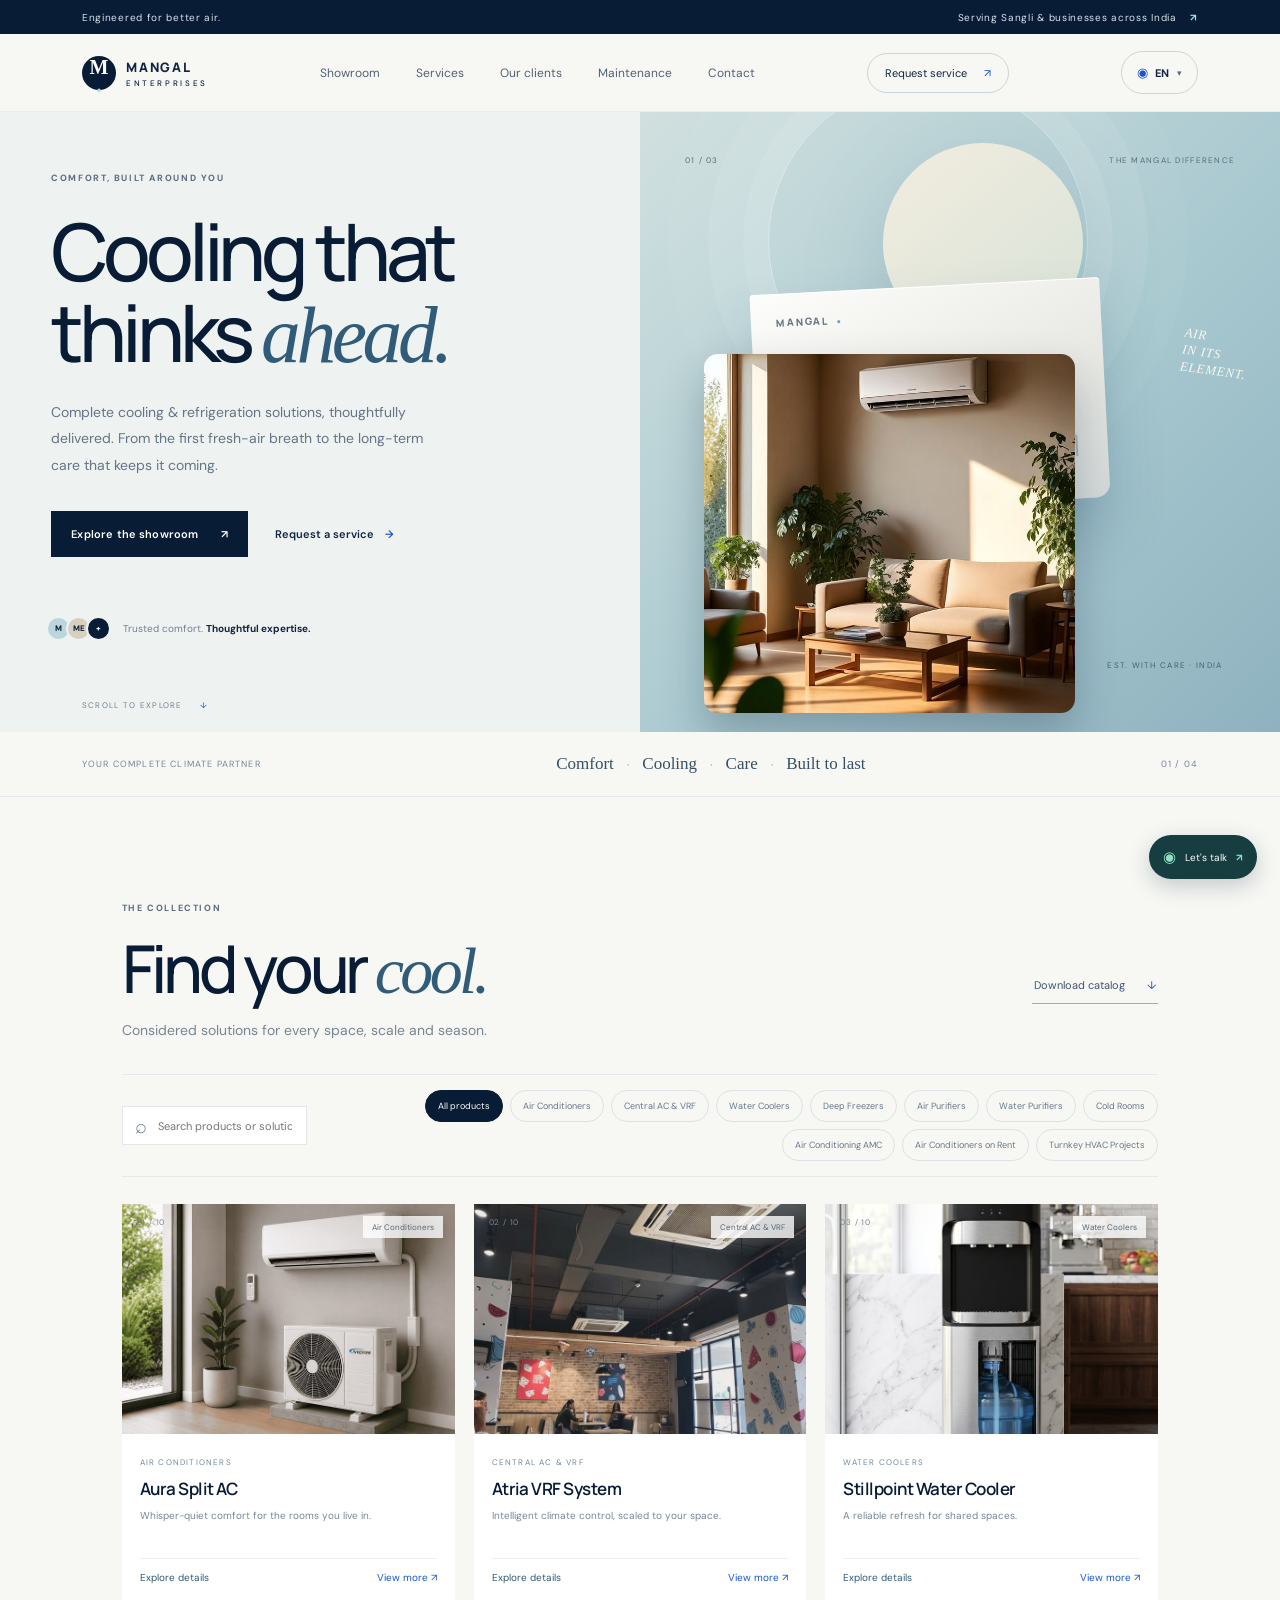
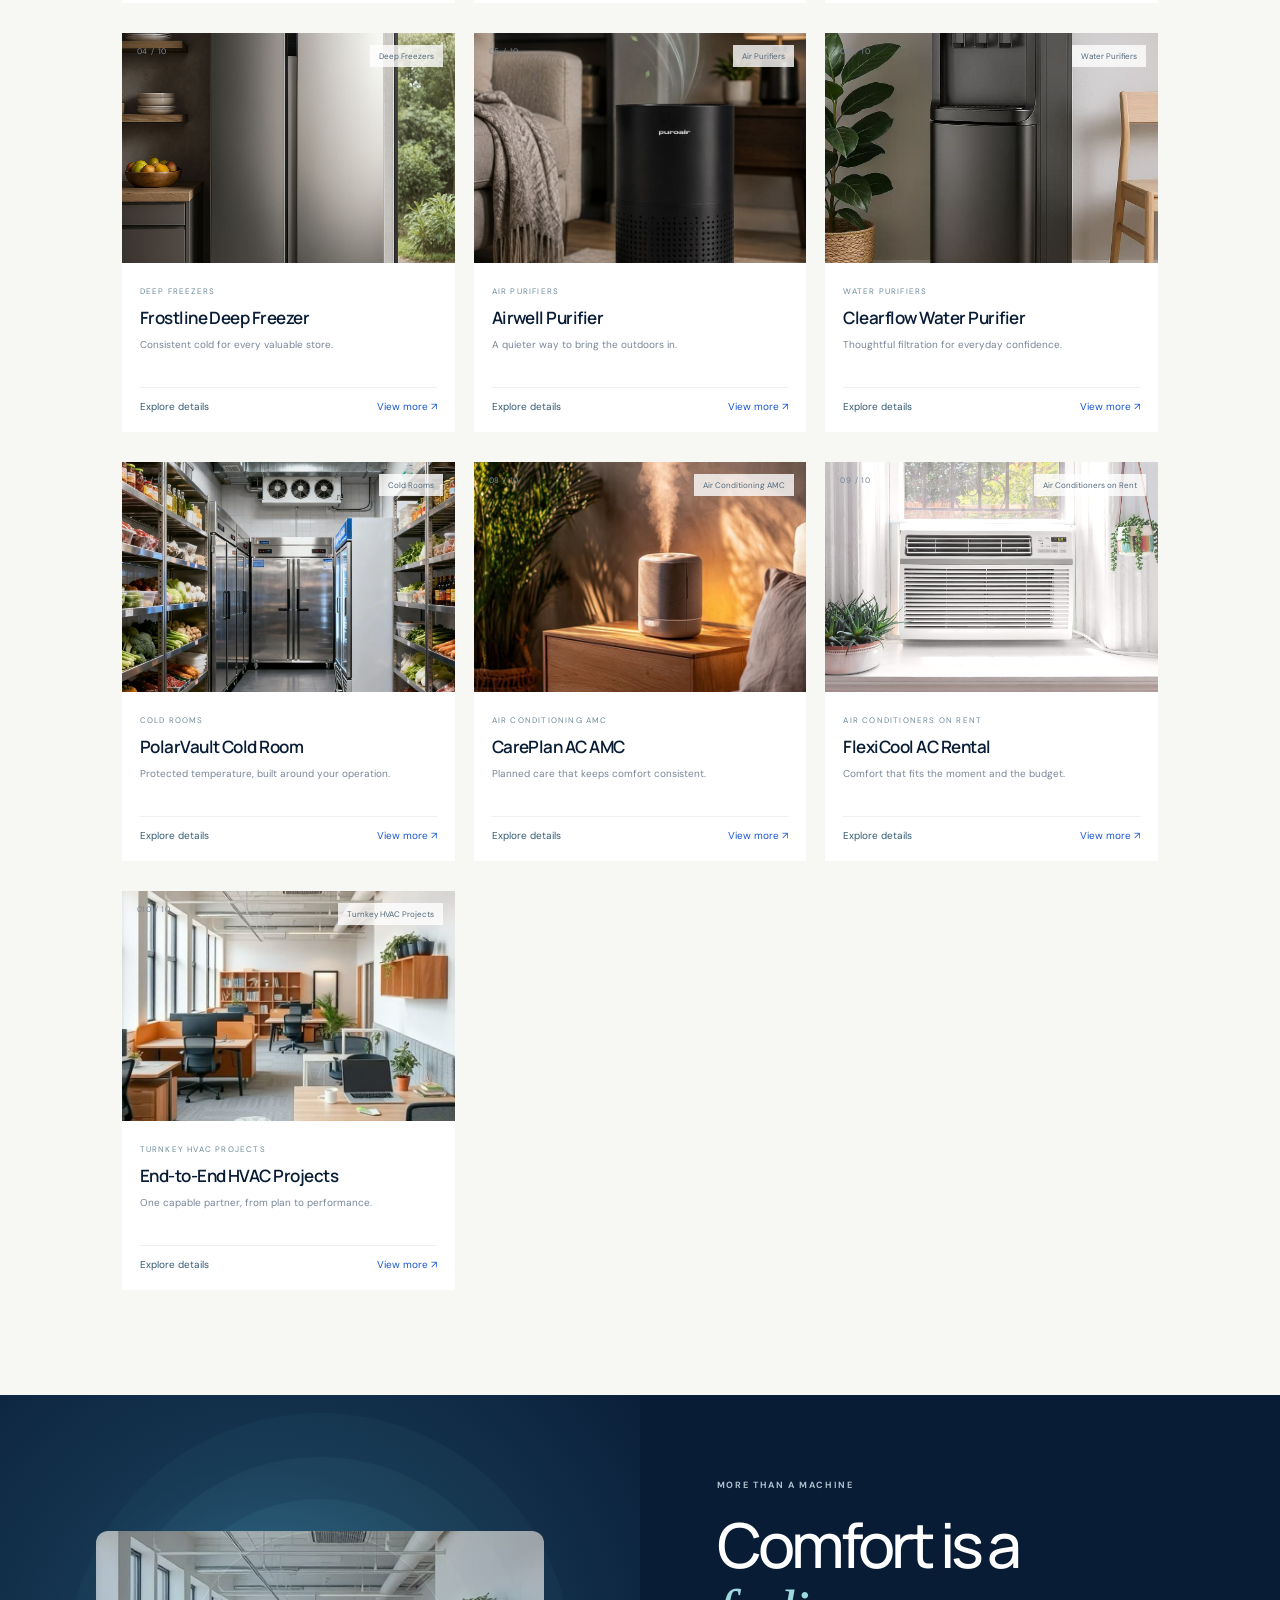
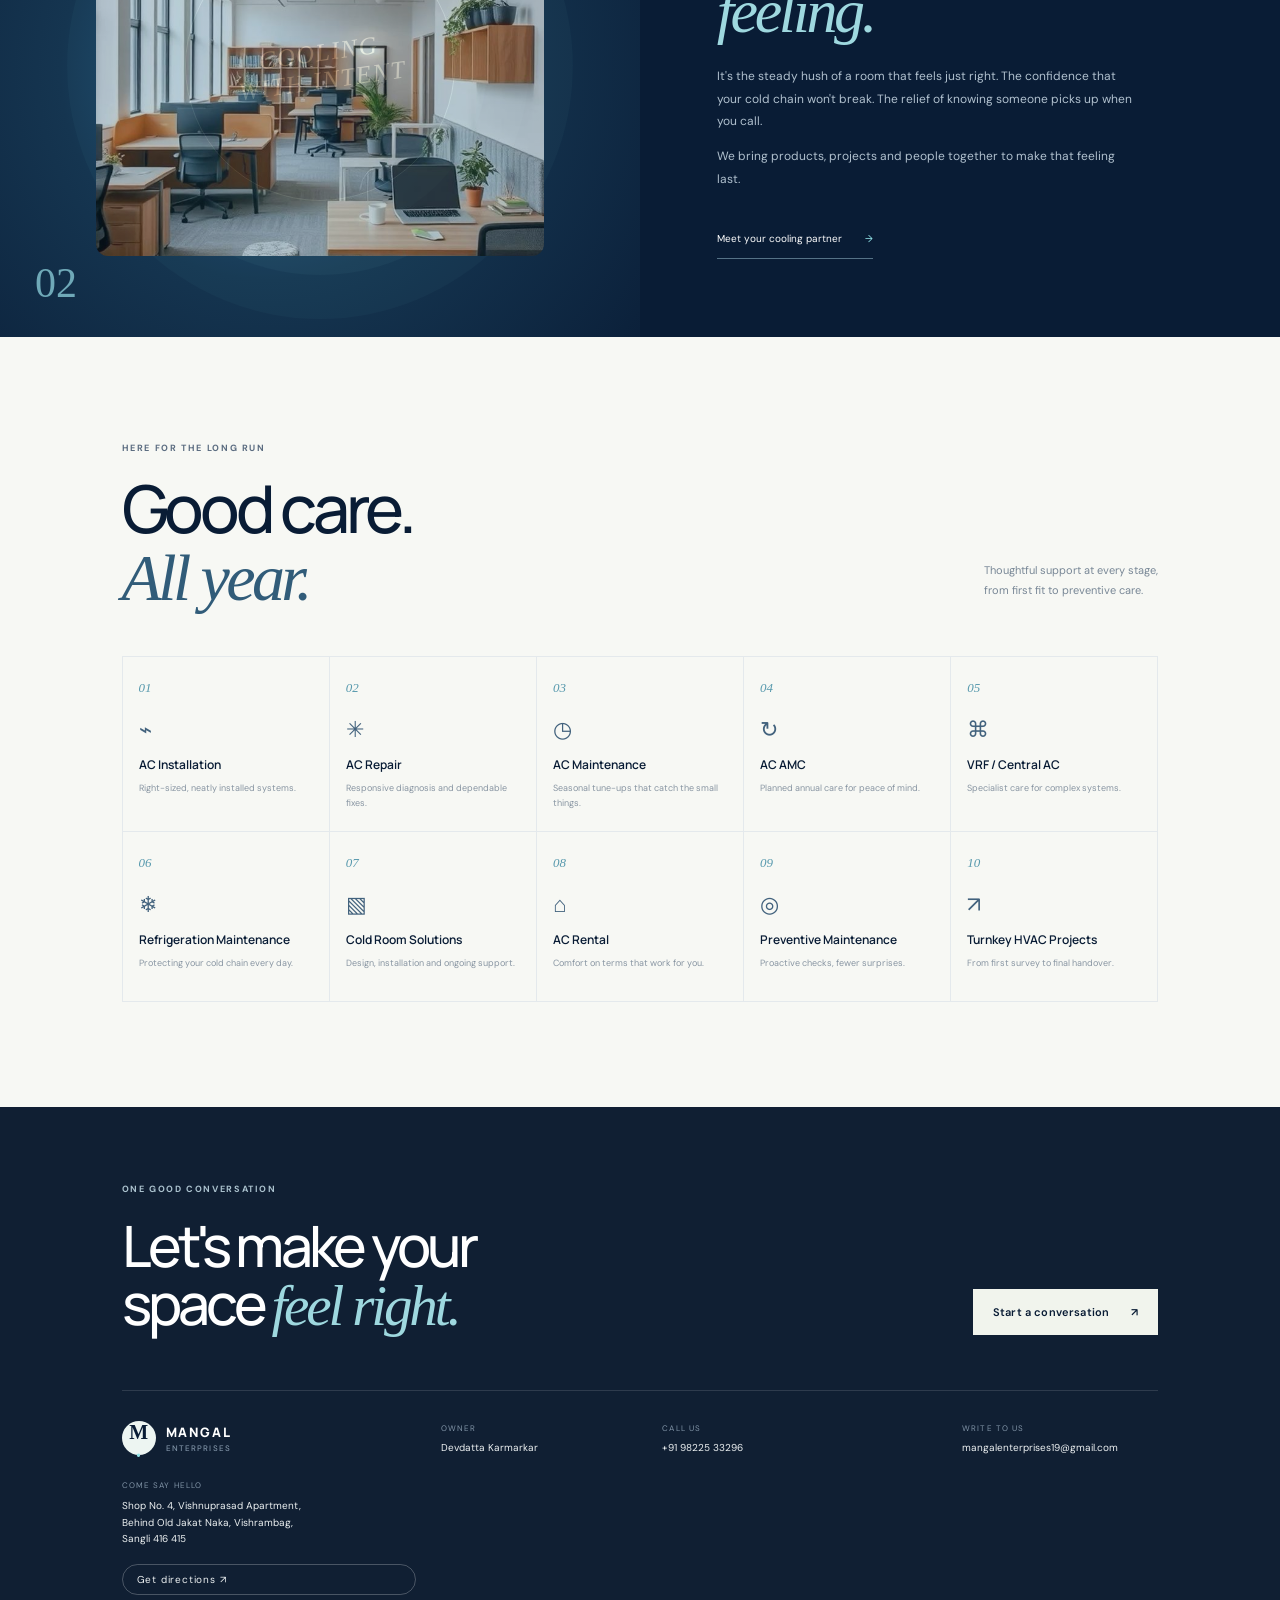
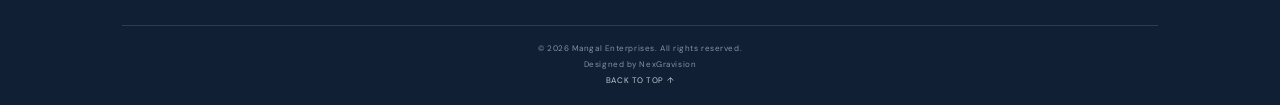
==== index.html @ 5778ce42 "Center footer text, add Designed by NexGravision on new line, remove Comfort considered" ====
﻿<!doctype html>
<html lang="en">
<head>
<meta charset="utf-8"><meta name="viewport" content="width=device-width,initial-scale=1"><meta name="theme-color" content="#071a33">
<meta name="description" content="Mangal Enterprises - complete cooling, refrigeration and HVAC solutions. Explore our product showroom and request a service.">
<title>Mangal Enterprises | Cooling, considered.</title>
<link rel="preconnect" href="https://fonts.googleapis.com"><link rel="preconnect" href="https://fonts.gstatic.com" crossorigin><link href="https://fonts.googleapis.com/css2?family=DM+Sans:wght@400;500;600;700&family=Manrope:wght@400;500;600;700;800&family=Noto+Sans+Devanagari:wght@400;500;600;700&display=swap" rel="stylesheet">
<link rel="stylesheet" href="styles.css"><script defer src="app.js"></script>
</head>
<body>
<div class="topline"><span>Engineered for better air.</span><span>Serving Sangli & businesses across India <b>↗</b></span></div>
<header class="nav"><a class="brand" href="#home"><span class="brandmark">M<span>·</span></span><span class="brandname">MANGAL <small>ENTERPRISES</small></span></a><button class="menu-toggle" aria-label="Open menu">☰</button><nav><a href="#catalog">Showroom</a><a href="#services">Services</a><a href="clients.html">Our clients</a><a href="maintenance.html">Maintenance</a><a href="#contact">Contact</a></nav><a class="nav-cta" href="maintenance.html">Request service <span>↗</span></a><div class="lang-wrap notranslate"><button class="lang-btn" id="lang-btn" aria-haspopup="true" aria-expanded="false" aria-label="Select language"><span class="lang-globe">◉</span><span id="lang-current">EN</span><span class="lang-caret">▾</span></button><div class="lang-menu" id="lang-menu" role="menu"><button data-lang="en" class="active" role="menuitem"><span>English</span><i>✓</i></button><button data-lang="mr" role="menuitem"><span>मराठी</span><i>✓</i></button><button data-lang="hi" role="menuitem"><span>हिन्दी</span><i>✓</i></button></div></div><div id="google_translate_element" class="notranslate" aria-hidden="true"></div></header>
<main>
<section class="hero" id="home"><div class="hero-copy"><div class="eyebrow"> COMFORT, BUILT AROUND YOU</div><h1>Cooling that<br>thinks <em>ahead.</em></h1><p class="hero-intro">Complete cooling & refrigeration solutions, thoughtfully delivered. From the first fresh-air breath to the long-term care that keeps it coming.</p><div class="hero-actions"><a class="button primary" href="#catalog">Explore the showroom <span>↗</span></a><a class="text-link" href="maintenance.html">Request a service <span>→</span></a></div><div class="hero-note"><span class="avatars"><i>M</i><i>ME</i><i>+</i></span><span>Trusted comfort. <b>Thoughtful expertise.</b></span></div></div><div class="hero-art"><div class="orb"></div><div class="hero-sun"></div><img class="hero-photo" src="images/326e2e2156673f6d4dacec8d44c38861.jpg" alt="Cool, comfortable living room served by Mangal Enterprises" loading="lazy"><div class="hero-caption"><span>01 / 03</span><span>THE MANGAL DIFFERENCE</span></div><div class="hero-machine"><div class="machine-label">MANGAL <span>●</span></div><div class="machine-slats"><i></i><i></i><i></i><i></i><i></i><i></i><i></i><i></i><i></i><i></i></div><div class="machine-status"><i></i> QUIET COMFORT, ON</div></div><span class="art-stamp">AIR<br>IN ITS<br>ELEMENT.</span><span class="art-index">EST. WITH CARE · INDIA</span></div><div class="hero-scroll">SCROLL TO EXPLORE <span>↓</span></div></section>
<section class="trust-strip"><span>YOUR COMPLETE CLIMATE PARTNER</span><div>Comfort <b>·</b> Cooling <b>·</b> Care <b>·</b> Built to last</div><span>01 / 04</span></section>
<section class="catalog section" id="catalog"><div class="section-head"><div><div class="eyebrow"> THE COLLECTION</div><h2>Find your <em>cool.</em></h2></div><a class="download-link" href="assets/mangal-enterprises-catalog.pdf" download>Download catalog <span>↓</span></a></div><p class="section-sub">Considered solutions for every space, scale and season.</p><div class="catalog-tools"><div class="searchbox"><span>⌕</span><input id="search" placeholder="Search products or solutions…" aria-label="Search products"></div><div class="filters" id="filters"></div></div><div class="product-grid" id="products"></div></section>
<section class="manifesto"><div class="manifesto-art"><div class="manifesto-ring"></div><span>COOLING<br>WITH INTENT</span><b>02</b><img class="manifesto-photo" src="images/dc40385db6985132648f4f833fce5d20.jpg" alt="Mangal Enterprises HVAC installation" loading="lazy"></div><div class="manifesto-copy"><div class="eyebrow light"> MORE THAN A MACHINE</div><h2>Comfort is a<br><em>feeling.</em></h2><p>It's the steady hush of a room that feels just right. The confidence that your cold chain won't break. The relief of knowing someone picks up when you call.</p><p>We bring products, projects and people together to make that feeling last.</p><a class="light-link" href="#services">Meet your cooling partner <span>→</span></a></div></section>
<section class="services section" id="services"><div class="section-head"><div><div class="eyebrow"> HERE FOR THE LONG RUN</div><h2>Good care.<br><em>All year.</em></h2></div><p class="head-aside">Thoughtful support at every stage,<br>from first fit to preventive care.</p></div><div class="service-grid" id="services-grid"></div></section>
<section class="contact" id="contact"><div class="contact-top"><div><div class="eyebrow light"> ONE GOOD CONVERSATION</div><h2>Let's make your<br>space <em>feel right.</em></h2></div><a class="button cream" id="contact-whatsapp" href="#">Start a conversation <span>↗</span></a></div><div class="contact-bottom"><a class="brand light-brand" href="#home"><span class="brandmark">M<span>·</span></span><span class="brandname">MANGAL <small>ENTERPRISES</small></span></a><div><small>OWNER</small><span>Devdatta Karmarkar</span></div><div><small>CALL US</small><a href="tel:+919822533296">+91 98225 33296</a></div><div><small>WRITE TO US</small><a href="mailto:mangalenterprises19@gmail.com">mangalenterprises19@gmail.com</a></div><div class="contact-address"><small>COME SAY HELLO</small><span>Shop No. 4, Vishnuprasad Apartment,<br>Behind Old Jakat Naka, Vishrambag,<br>Sangli 416 415</span><a class="map-link" href="https://www.google.com/maps/search/?api=1&query=Vishnuprasad+Apartment+Behind+Old+Jakat+Naka+Vishrambag+Sangli+416415" target="_blank" rel="noopener">Get directions ↗</a></div></div><footer style="flex-direction:column;align-items:center;gap:6px"><span>© 2026 Mangal Enterprises. All rights reserved.</span><span>Designed by NexGravision</span><a href="#home">BACK TO TOP ↑</a></footer></section>
</main><a class="whatsapp-float" id="float-whatsapp" href="#" aria-label="Chat on WhatsApp"><span class="wa-icon">◉</span><span>Let's talk</span><b>↗</b></a>
<dialog id="product-dialog"><button class="dialog-close" aria-label="Close">×</button><div id="dialog-content"></div></dialog>
<dialog id="enquiry-dialog"><button class="dialog-close" aria-label="Close">×</button><div class="enquiry-wrap"><div class="eyebrow"> A GOOD PLACE TO START</div><h2>Tell us what<br>you <em>have in mind.</em></h2><p>We’ll help you find the right fit.</p><form id="enquiry-form"><input name="name" required placeholder="Your name"><input name="mobile" required type="tel" placeholder="Mobile number"><input name="email" type="email" placeholder="Email address"><input name="product" readonly><div class="form-row"><input name="quantity" type="number" min="1" value="1" aria-label="Quantity"><input name="location" required placeholder="Your location"></div><textarea name="message" rows="3" placeholder="Tell us a little more…"></textarea><button class="button primary" type="submit">Send enquiry <span>↗</span></button><div class="success enquiry-success" role="status" hidden><span class="success-icon">✓</span><strong>Thanks for reaching out.</strong><p>Your enquiry is ready. Send it to our team on WhatsApp to continue.</p><a class="button primary wa-send" target="_blank" rel="noopener">Continue on WhatsApp ↗</a></div></form></div></dialog>
<script defer src="https://translate.google.com/translate_a/element.js?cb=googleTranslateElementInit"></script>
</body></html>
---- styles.css ----
:root{--navy:#091c35;--ink:#102541;--blue:#1755d1;--cyan:#91e3e7;--paper:#f7f8f4;--muted:#718095;--line:#e4e9ec;--white:#fff;--serif:Georgia,'Times New Roman',serif}*{box-sizing:border-box}html{scroll-behavior:smooth;scroll-padding-top:90px}body{margin:0;background:var(--paper);color:var(--ink);font-family:'DM Sans',sans-serif;font-size:14px;-webkit-font-smoothing:antialiased}a{color:inherit;text-decoration:none}button,input,select,textarea{font:inherit}.topline{height:34px;background:var(--navy);color:#d7e3ec;display:flex;justify-content:space-between;align-items:center;padding:0 6.4%;font-size:10px;letter-spacing:.07em}.topline b{color:var(--cyan);margin-left:10px}.nav{height:78px;padding:0 6.4%;display:flex;align-items:center;justify-content:space-between;background:var(--paper);position:sticky;top:0;z-index:5;border-bottom:1px solid #e7ebea}.brand{display:flex;align-items:center;gap:10px}.brandmark{width:34px;height:34px;background:var(--navy);color:white;border-radius:50%;display:grid;place-items:center;font:700 20px var(--serif);position:relative}.brandmark span{color:var(--cyan)}.brandname{font:800 13px Manrope,sans-serif;letter-spacing:.14em}.brandname small{display:block;font:500 8px 'DM Sans';letter-spacing:.33em;margin-top:2px}.nav nav{display:flex;gap:36px;color:#526176;font-size:12px}.nav nav a:hover,.nav nav a.active,.text-link:hover{color:var(--blue)}.nav-cta{font-size:11px;border:1px solid #cbd4da;border-radius:30px;padding:12px 17px}.nav-cta span{color:var(--blue);margin-left:14px}.menu-toggle{display:none}.hero{min-height:620px;display:grid;grid-template-columns:1fr 1fr;background:#eef2f1;position:relative;overflow:hidden}.hero-copy{padding:60px 4vw 60px 8%;position:relative;z-index:1}.eyebrow{font-size:9px;letter-spacing:.18em;color:#5b6c80;font-weight:700;display:flex;align-items:center}.hero h1,.section h2,.clients h2,.contact h2,.maintenance h2,.manifesto h2{font:500 clamp(48px,6.2vw,82px)/1.02 Manrope,sans-serif;letter-spacing:-.065em;margin:27px 0 23px;color:var(--navy)}h1 em,h2 em{font-family:var(--serif);font-weight:400;color:#315c79;letter-spacing:-.055em}.hero-intro{max-width:390px;color:#657486;font-size:14px;line-height:1.9}.hero-actions{display:flex;align-items:center;gap:27px;margin-top:32px}.button{display:inline-flex;align-items:center;justify-content:space-between;border:0;cursor:pointer;font-size:11px;font-weight:600;letter-spacing:.015em;padding:16px 20px;transition:.25s transform,.25s background}.button:hover{transform:translateY(-2px)}.button span{margin-left:22px}.primary{background:var(--navy);color:white}.primary:hover{background:#17417b}.text-link{font-size:11px;font-weight:600}.text-link span{color:var(--blue);margin-left:8px}.hero-note{display:flex;align-items:center;gap:12px;margin-top:59px;font-size:10px;color:#728095}.hero-note b{color:var(--ink)}.avatars{display:flex}.avatars i{width:25px;height:25px;border:2px solid #eef2f1;border-radius:50%;display:grid;place-items:center;background:#bbd6dc;color:var(--navy);font:700 8px 'DM Sans';font-style:normal;margin-left:-5px}.avatars i:nth-child(2){background:#d8d0bf}.avatars i:nth-child(3){background:var(--navy);color:white}.hero-art{background:linear-gradient(135deg,#d1e0df,#a9c9d0 55%,#8eb2bf);position:relative;overflow:hidden;min-height:600px}.orb{position:absolute;width:320px;height:320px;border:1px solid #ffffff6b;border-radius:50%;left:20%;top:-5%;box-shadow:0 0 0 25px #ffffff15,0 0 0 60px #ffffff12,0 0 0 100px #ffffff07}.hero-sun{position:absolute;width:200px;height:200px;border-radius:50%;background:linear-gradient(140deg,#f2eddf,#d8e2d8);top:5%;left:38%;box-shadow:0 30px 80px #68899b45}.hero-machine{position:absolute;z-index:1;width:min(65%,350px);height:220px;top:28%;left:18%;background:linear-gradient(155deg,#fdfdfb,#e8e9e4 60%,#d4d9d8);border-radius:4px 4px 14px 14px;box-shadow:0 34px 55px #315c793e,inset 0 1px white;transform:rotate(-3deg);padding:22px 25px}.machine-label{font:800 10px Manrope;letter-spacing:.18em;color:#667584}.machine-label span{color:#53a6bb;font-size:7px;margin-left:4px}.machine-slats{position:absolute;right:30px;bottom:42px;display:flex;gap:5px}.machine-slats i{display:block;width:2px;height:22px;background:#a9b2b1;border-radius:4px}.machine-status{position:absolute;bottom:16px;left:25px;font-size:7px;letter-spacing:.16em;color:#869091}.machine-status i{width:4px;height:4px;border-radius:50%;display:inline-block;background:#6baea5;margin-right:6px}.hero-caption{position:absolute;top:7%;left:7%;right:7%;display:flex;justify-content:space-between;color:#53707a;font-size:8px;letter-spacing:.16em}.art-stamp{position:absolute;right:5%;top:35%;font:italic 13px/1.3 var(--serif);letter-spacing:.06em;color:#f7f8ef;transform:rotate(8deg)}.art-index{position:absolute;bottom:10%;right:9%;font-size:8px;letter-spacing:.16em;color:#416470}.hero-scroll{position:absolute;bottom:22px;left:6.4%;font-size:8px;letter-spacing:.16em;color:#708092}.hero-scroll span{margin-left:14px;color:var(--blue)}.trust-strip{padding:22px 6.4%;display:flex;justify-content:space-between;align-items:center;border-bottom:1px solid var(--line);color:#778697;font-size:9px;letter-spacing:.13em}.trust-strip div{font:500 17px var(--serif);letter-spacing:0;color:#365066}.trust-strip b{color:#64a7b5;font:12px 'DM Sans';padding:0 9px}.section{padding:105px 9.5%}.section-head{display:flex;justify-content:space-between;align-items:end}.section h2,.clients h2,.contact h2,.maintenance h2{font-size:clamp(42px,5.2vw,66px);margin:21px 0 0}.download-link{border-bottom:1px solid #9daeba;padding:11px 2px;color:#405671;font-size:11px}.download-link span{margin-left:19px;color:var(--blue)}.section-sub{color:#778595;margin:17px 0 35px}.catalog-tools{display:flex;align-items:center;justify-content:space-between;gap:18px;border-top:1px solid var(--line);border-bottom:1px solid var(--line);padding:15px 0;margin-bottom:27px}.searchbox{height:39px;width:240px;border:1px solid #e2e7e8;background:white;display:flex;align-items:center;padding:0 12px;gap:9px}.searchbox span{font-size:20px;color:#66819a}.searchbox input{border:0;outline:0;min-width:0;font-size:11px;width:100%;background:transparent}.filters{display:flex;gap:7px;flex-wrap:wrap;justify-content:end}.filter{border:1px solid #dce2e5;background:transparent;padding:9px 12px;border-radius:22px;color:#68788a;font-size:9px;cursor:pointer;white-space:nowrap}.filter.active,.filter:hover{background:var(--navy);border-color:var(--navy);color:white}.product-grid{display:grid;grid-template-columns:repeat(3,1fr);gap:30px 19px}.product-card{background:#fff;transition:transform .25s,box-shadow .25s;cursor:pointer;min-width:0}.product-card:hover{transform:translateY(-5px);box-shadow:0 18px 36px #18344d14}.product-count{position:absolute;top:13px;left:15px;font-size:8px;color:#778697;letter-spacing:.1em}.product-tag{position:absolute;top:12px;right:12px;background:#ffffffc9;padding:6px 9px;font-size:8px;color:#52687a}.product-content{padding:17px 18px 19px}.product-category{font-size:8px;letter-spacing:.15em;color:#6d8a9b;text-transform:uppercase}.product-content h3{font:600 17px Manrope;margin:8px 0;color:var(--navy);letter-spacing:-.03em}.product-content p{font-size:10px;color:#798697;line-height:1.65;min-height:34px;margin:0}.product-foot{margin-top:16px;padding-top:12px;border-top:1px solid #edf0f0;display:flex;justify-content:space-between;font-size:10px;color:#345b75}.product-foot span:last-child{color:var(--blue)}.empty-state{grid-column:1/-1;text-align:center;padding:60px;color:#66788a}.manifesto{background:var(--navy);color:white;display:grid;grid-template-columns:1fr 1fr;min-height:475px}.manifesto-art{background:radial-gradient(circle at 42% 51%,#24628a,#153550 45%,#0b203a);position:relative;overflow:hidden;display:grid;place-items:center}.manifesto-ring{width:270px;height:270px;border-radius:50%;border:1px solid #a7dde27a;box-shadow:0 0 0 32px #91e3e70d,0 0 0 74px #91e3e70a,0 0 0 118px #91e3e707}.manifesto-art>span{position:absolute;font:italic 25px/1.1 var(--serif);color:#b9dce0;letter-spacing:.06em;transform:rotate(-8deg);text-align:center}.manifesto-art>b{position:absolute;bottom:30px;left:35px;font:400 42px var(--serif);color:#6fa9b8}.manifesto-copy{padding:84px 12% 78px}.eyebrow.light{color:#abc2ce}.eyebrow.light i{background:var(--cyan)}.manifesto h2{color:white;font-size:62px;margin:22px 0}.manifesto h2 em,.clients h2 em,.contact h2 em{color:#9ed8df}.manifesto-copy p{max-width:420px;color:#b0c0ce;font-size:12px;line-height:1.9}.light-link{display:inline-block;border-bottom:1px solid #557286;padding:13px 0;margin-top:16px;color:white;font-size:10px}.light-link span{color:var(--cyan);margin-left:20px}.services .section-head{align-items:end;margin-bottom:45px}.head-aside{font-size:11px;line-height:1.8;color:#788796}.service-grid{display:grid;grid-template-columns:repeat(5,1fr);border-top:1px solid var(--line);border-left:1px solid var(--line)}.service-card{min-height:170px;padding:21px 16px;border-right:1px solid var(--line);border-bottom:1px solid var(--line);transition:background .25s}.service-card:hover{background:white}.service-num{font:italic 13px var(--serif);color:#5799ad}.service-icon{display:block;font-size:22px;margin:19px 0 12px;color:#42627d}.service-card h3{font:600 12px Manrope;margin:0;color:var(--navy)}.service-card p{font-size:9px;line-height:1.6;color:#8895a2;margin:8px 0 0}.clients{background:#112944;color:white;padding:83px 9.5% 25px;overflow:hidden}.clients-head{display:flex;justify-content:space-between;align-items:end}.clients h2{color:white;font-size:54px;margin:21px 0 0}.clients-head>p{max-width:290px;color:#b2c0cf;font-size:11px;line-height:1.8}.marquee{margin:51px -11% 0;overflow:hidden;border-top:1px solid #ffffff1a;border-bottom:1px solid #ffffff1a}.marquee-track{width:max-content;display:flex;animation:marquee 36s linear infinite}.marquee:hover .marquee-track{animation-play-state:paused}@keyframes marquee{to{transform:translateX(-50%)}}.client-card{width:205px;height:115px;border-right:1px solid #ffffff1a;display:flex;align-items:center;justify-content:center;flex-direction:column;gap:10px;color:white}.client-logo{width:118px;height:45px;display:grid;place-items:center}.client-logo img{max-height:45px;max-width:118px;object-fit:contain}.client-logo b{font:700 13px Manrope;letter-spacing:.1em;color:#cadde6}.client-card>span{font-size:8px;letter-spacing:.08em;color:#b7c5d0}.clients-foot{display:flex;justify-content:space-between;padding-top:20px;color:#8194a7;font-size:8px;letter-spacing:.1em}.clients-foot b{color:var(--cyan);margin-left:7px}.maintenance{display:grid;grid-template-columns:.85fr 1.15fr;gap:9%;align-items:start;padding-top:112px;padding-bottom:112px}.maintenance-copy{position:sticky;top:120px}.maintenance h2{font-size:60px}.maintenance-copy>p{max-width:335px;font-size:12px;line-height:1.8;color:#798697;margin:22px 0 34px}.service-promise{display:flex;gap:14px;padding:16px 0;border-top:1px solid var(--line);max-width:360px}.service-promise>b{font:italic 13px var(--serif);color:#4f8fa3}.service-promise span{display:grid;gap:5px}.service-promise strong{font-size:10px}.service-promise small{font-size:9px;color:#8793a0}.form-card{background:white;padding:34px 37px;box-shadow:0 12px 42px #1129440b;position:relative}.form-heading{display:flex;align-items:center;justify-content:space-between;border-bottom:1px solid var(--line);padding-bottom:17px;margin-bottom:21px}.form-heading h3{font:600 21px Manrope;margin:0}.form-heading>span{font-size:8px;letter-spacing:.14em;color:#91a0ab}.form-grid{display:grid;grid-template-columns:1fr 1fr;gap:15px 13px}.form-grid>label,.form-row label{font-size:9px;color:#657587;display:grid;gap:7px}.form-grid input,.form-grid select,.form-grid textarea,.enquiry-wrap input,.enquiry-wrap textarea{width:100%;border:1px solid #e1e6e8;background:#fbfcfb;padding:11px 10px;outline:0;font-size:10px;color:#24374c;border-radius:0}.form-grid input:focus,.form-grid select:focus,.form-grid textarea:focus,.enquiry-wrap input:focus,.enquiry-wrap textarea:focus{border-color:#76a9b7}.form-grid>label:nth-last-child(1),.form-grid>label:nth-last-child(2){grid-column:1/-1}.form-grid .form-row{grid-column:1/-1;display:grid;grid-template-columns:1fr 1fr;gap:13px}.form-grid textarea{resize:vertical}.optional{font-size:7px;color:#9aa7af;margin-left:6px;letter-spacing:.1em}.submit{width:100%;margin-top:20px}.form-privacy{font-size:8px;color:#9aa5ad;text-align:center}.success{background:#eff7f3;border:1px solid #d4e9dc;padding:18px;margin-top:17px;color:#254838}.success-icon{width:24px;height:24px;border-radius:50%;background:#d2e9dc;display:inline-grid;place-items:center;margin-right:9px}.success strong{font:600 14px Manrope}.success p{font-size:10px;line-height:1.6}.success[hidden]{display:none}.success .text-link{border:0;background:none;color:#1b6447;cursor:pointer;padding:6px 0}.contact{background:#101f33;color:white;padding:76px 9.5% 20px}.contact-top{display:flex;align-items:end;justify-content:space-between;padding-bottom:55px;border-bottom:1px solid #ffffff20}.contact h2{color:white;font-size:57px;margin:21px 0 0}.button.cream{background:#f1f4ed;color:var(--navy)}.button.cream:hover{background:white}.contact-bottom{display:grid;grid-template-columns:1.5fr 1fr 1.4fr 1fr;gap:25px;align-items:center;padding:30px 0}.light-brand .brandmark{background:#edf5f2;color:var(--navy)}.light-brand .brandname{color:white}.contact-bottom>div{display:grid;gap:8px}.contact-bottom small{font-size:8px;color:#8194a7;letter-spacing:.14em}.contact-bottom>div>a,.contact-bottom>div>span{font-size:10px;color:#eef2f3}footer{border-top:1px solid #ffffff20;padding-top:17px;display:flex;justify-content:space-between;font-size:8px;letter-spacing:.07em;color:#8394a7}footer b{color:var(--cyan)}footer a{color:#c0ccd3}.whatsapp-float{position:fixed;z-index:8;bottom:21px;right:23px;background:#163d40;color:white;border-radius:30px;padding:12px 14px;display:flex;align-items:center;gap:9px;font-size:10px;box-shadow:0 7px 22px #091c3536}.whatsapp-float:hover{background:#1f6058}.wa-icon{font-size:15px;color:#90e0c0}.whatsapp-float b{color:#90e0c0}.dialog-close{position:absolute;right:15px;top:11px;border:0;background:transparent;font-size:28px;color:#5a6c7c;cursor:pointer;z-index:2}dialog{border:0;padding:0;max-width:min(850px,94vw);width:850px;height:auto;max-height:90vh;overflow:auto;box-shadow:0 20px 80px #091c3544}dialog::backdrop{background:#071a33b8;backdrop-filter:blur(4px)}.detail-layout{display:grid;grid-template-columns:1fr 1fr;min-height:480px}.detail-image{background:#edf2f0;display:grid;place-items:center;padding:35px}.detail-image img{width:100%!important;height:390px!important;object-fit:cover;border-radius:12px}.detail-copy{padding:48px 38px}.detail-copy h2,.enquiry-wrap h2{font:600 35px Manrope;letter-spacing:-.05em;color:var(--navy);margin:12px 0}.detail-copy>p,.enquiry-wrap>p{font-size:11px;line-height:1.8;color:#738193}.detail-copy h4{font:600 10px Manrope;letter-spacing:.1em;text-transform:uppercase;color:#7990a0;margin:23px 0 9px}.detail-copy ul{padding-left:16px;margin:0;color:#4a5b6d;font-size:10px;line-height:2}.specs{display:grid;grid-template-columns:1fr 1fr;gap:8px}.specs span{font-size:9px;padding:10px;background:#f4f7f6;color:#69798a}.detail-actions{display:flex;gap:10px;margin-top:24px}.detail-actions .button{font-size:9px;padding:13px}.outline-button{border:1px solid #d1dade;background:white;color:#28445d}.enquiry-wrap{padding:40px 45px}.enquiry-wrap h2{font-size:38px}.enquiry-wrap>p{margin-bottom:22px}.enquiry-wrap form{display:grid;gap:11px}.enquiry-wrap .form-row{display:grid;grid-template-columns:100px 1fr;gap:11px}.enquiry-wrap textarea{resize:vertical}.enquiry-wrap .button{width:100%}.wa-send{justify-content:center}.wa-send[hidden]{display:none}
@media(max-width:900px){.nav{padding:0 5%}.nav nav{display:none;position:absolute;top:77px;left:0;right:0;background:var(--paper);padding:20px 6%;flex-direction:column;gap:20px;border-bottom:1px solid var(--line);z-index:10}.nav nav.open{display:flex}.menu-toggle{display:block;margin-left:auto;margin-right:14px;border:0;background:none;font-size:20px;color:var(--navy)}.nav-cta{padding:10px 12px;font-size:9px}.nav-cta span{margin-left:5px}.hero-copy{padding-left:9%}.product-grid{grid-template-columns:repeat(2,1fr)}.service-grid{grid-template-columns:repeat(3,1fr)}.section{padding-left:7%;padding-right:7%}.maintenance{gap:5%}.form-card{padding:28px 25px}.manifesto-copy{padding-left:9%;padding-right:8%}.clients{padding-left:7%;padding-right:7%}}
@media(max-width:640px){html{scroll-padding-top:70px}.topline{padding:0 5%;height:30px;font-size:8px}.topline span:first-child{display:none}.topline span:last-child{margin-left:auto}.nav{height:65px;padding:0 5%}.brandmark{width:30px;height:30px}.brandname{font-size:11px}.nav nav{display:none;position:absolute;top:64px;left:0;right:0;background:var(--paper);padding:20px 6%;flex-direction:column;gap:20px;border-bottom:1px solid var(--line)}.nav nav.open{display:flex}.menu-toggle{display:block;margin-left:auto;margin-right:14px;border:0;background:none;font-size:20px;color:var(--navy)}.nav-cta{padding:10px 12px;font-size:9px}.nav-cta span{margin-left:5px}.hero{grid-template-columns:1fr;min-height:0}.hero-copy{padding:30px 6% 20px}.hero h1{font-size:61px;margin:23px 0 17px}.hero-intro{font-size:12px;max-width:340px}.hero-actions{margin-top:25px;gap:18px}.hero-actions .button{padding:14px;font-size:10px}.hero-note{margin-top:35px}.hero-art{min-height:400px}.orb{width:260px;height:260px;left:5%;top:0}.hero-sun{width:160px;height:160px;left:28%;top:10%}.hero-machine{height:140px;top:30%;left:10%;padding:12px 15px;width:80%}.machine-slats{bottom:29px;right:20px}.machine-slats i{height:14px}.machine-status{font-size:6px;bottom:11px;left:18px}.machine-label{font-size:8px}.art-stamp{font-size:10px;right:6%;top:36%}.hero-caption{top:7%}.hero-scroll{display:none}.trust-strip{padding:16px 5%;font-size:7px}.trust-strip div{font-size:13px}.trust-strip div b{padding:0 3px}.trust-strip>span:last-child{display:none}.section{padding:70px 6%}.section-head{align-items:start;gap:20px}.section h2,.maintenance h2{font-size:48px}.download-link{font-size:9px;white-space:nowrap;margin-top:23px}.section-sub{font-size:11px;margin:13px 0 23px}.catalog-tools{align-items:stretch;flex-direction:column}.searchbox{width:100%}.filters{justify-content:flex-start;overflow-x:auto;padding-bottom:4px;flex-wrap:nowrap}.filter{font-size:8px;padding:8px 11px}.product-grid{gap:13px}.product-image{height:150px}.product-image img{width:100%;height:100%;object-fit:cover}.product-content{padding:12px}.product-content h3{font-size:13px}.product-content p{font-size:9px;min-height:44px}.product-foot{font-size:9px;margin-top:12px}.manifesto{grid-template-columns:1fr}.manifesto-art{min-height:260px}.manifesto-ring{width:190px;height:190px}.manifesto-art>span{font-size:19px}.manifesto-copy{padding:56px 8% 62px}.manifesto h2{font-size:52px}.manifesto-copy p{font-size:11px}.services .section-head{margin-bottom:28px}.head-aside{font-size:9px;max-width:130px}.service-grid{grid-template-columns:repeat(2,1fr)}.service-card{min-height:150px;padding:16px 13px}.service-icon{margin:14px 0 10px}.clients{padding:60px 6% 20px}.clients-head{display:block}.clients h2{font-size:47px}.clients-head>p{font-size:10px;margin-top:18px}.marquee{margin:33px -7% 0}.client-card{width:170px;height:100px}.clients-foot{font-size:7px}.maintenance{grid-template-columns:1fr;padding-top:70px;padding-bottom:72px;gap:28px}.maintenance-copy{position:static}.maintenance h2{font-size:51px}.maintenance-copy>p{font-size:11px;margin:16px 0 22px}.service-promise{padding:12px 0}.form-card{padding:24px 18px}.form-heading h3{font-size:18px}.form-grid{gap:12px 9px}.form-grid input,.form-grid select,.form-grid textarea{padding:10px 8px;font-size:9px}.contact{padding:58px 6% 18px}.contact-top{display:block;padding-bottom:34px}.contact h2{font-size:47px}.contact-top .button{margin-top:25px}.contact-bottom{grid-template-columns:1fr 1fr;gap:23px 13px;padding:25px 0}.contact-bottom .brand{grid-column:1/-1}.contact-bottom>div>a,.contact-bottom>div>span{font-size:9px}footer{font-size:7px;gap:10px}footer span:nth-child(2){display:none}.whatsapp-float{right:12px;bottom:12px}.detail-layout{grid-template-columns:1fr}.detail-image{height:auto;padding:23px;position:static}.detail-image img{height:250px!important}.detail-copy{padding:28px 24px}.detail-copy h2{font-size:28px}.detail-actions{flex-wrap:wrap}.enquiry-wrap{padding:38px 23px 26px}.enquiry-wrap h2{font-size:33px}}
@media(prefers-reduced-motion:reduce){*,*::before,*::after{scroll-behavior:auto!important;animation-duration:.01ms!important;transition-duration:.01ms!important}}
/* Product card images: premium catalog look, edge-to-edge fill */
.product-image{height:230px;overflow:hidden;position:relative;background:#edf2f0}
.product-image img{width:100%;height:100%;object-fit:cover;object-position:center;display:block;transition:transform .35s}
.product-card:hover .product-image img{transform:scale(1.05)}
.detail-image img{width:100%!important;height:390px!important;object-fit:cover;border-radius:12px}
.hero-photo{position:absolute;left:10%;bottom:3%;width:58%;height:58%;object-fit:cover;border-radius:14px;box-shadow:0 22px 44px #091c3540;z-index:2}
.manifesto-photo{position:absolute;width:70%;height:60%;object-fit:cover;border-radius:12px;bottom:15%;left:15%;z-index:1;opacity:0.7}
.contact-address span{line-height:1.65}
.map-link{display:inline-block;margin-top:8px;font-size:11px;letter-spacing:.08em;color:var(--cyan,#91e3e7);border:1px solid #ffffff3d;border-radius:20px;padding:8px 14px}
.map-link:hover{background:#ffffff1a}
@media(max-width:640px){.hero-photo{left:0;width:100%;height:60%;bottom:0;border-radius:10px}.detail-image img{height:205px!important}}
/* Language selector + Google Translate cleanup + hamburger on the left for mobile */
#google_translate_element{display:none!important}
.goog-te-banner-frame,.goog-te-balloon-frame{display:none!important}
body{top:0!important}
.skiptranslate iframe{display:none!important}
html[lang="mr"] body,html[lang="hi"] body{font-family:'DM Sans','Noto Sans Devanagari',Manrope,sans-serif}
.lang-wrap{position:relative}
.lang-btn{display:flex;align-items:center;gap:7px;border:1px solid #cbd4da;border-radius:30px;padding:12px 15px;font-size:11px;background:transparent;color:inherit;cursor:pointer;font-family:inherit;white-space:nowrap}
.lang-btn:hover{border-color:#9fb0bc}
.lang-globe{font-size:13px;color:var(--blue)}
#lang-current{font-weight:700;letter-spacing:.06em}
.lang-caret{font-size:9px;color:#5b6c80}
.lang-menu{position:absolute;top:calc(100% + 10px);right:0;background:#fff;border:1px solid var(--line);border-radius:14px;box-shadow:0 18px 40px #091c3526;min-width:180px;padding:6px;display:none;z-index:60}
.lang-wrap.open .lang-menu{display:block}
.lang-menu button{display:flex;align-items:center;justify-content:space-between;width:100%;gap:12px;border:0;background:none;padding:11px 12px;border-radius:9px;font-size:12px;cursor:pointer;color:var(--ink);font-family:'DM Sans','Noto Sans Devanagari',sans-serif}
.lang-menu button:hover{background:#eef2f1}
.lang-menu button i{font-style:normal;color:var(--blue);opacity:0;font-size:12px}
.lang-menu button.active i{opacity:1}
@media(max-width:640px){.nav .menu-toggle{order:-1;margin-left:0;margin-right:12px}.nav .brand{order:0;margin-right:auto}.nav .lang-wrap{order:1;margin-right:8px}.nav .nav-cta{order:2}.lang-btn{padding:9px 11px;font-size:10px}.lang-menu{right:-6px;min-width:160px}}
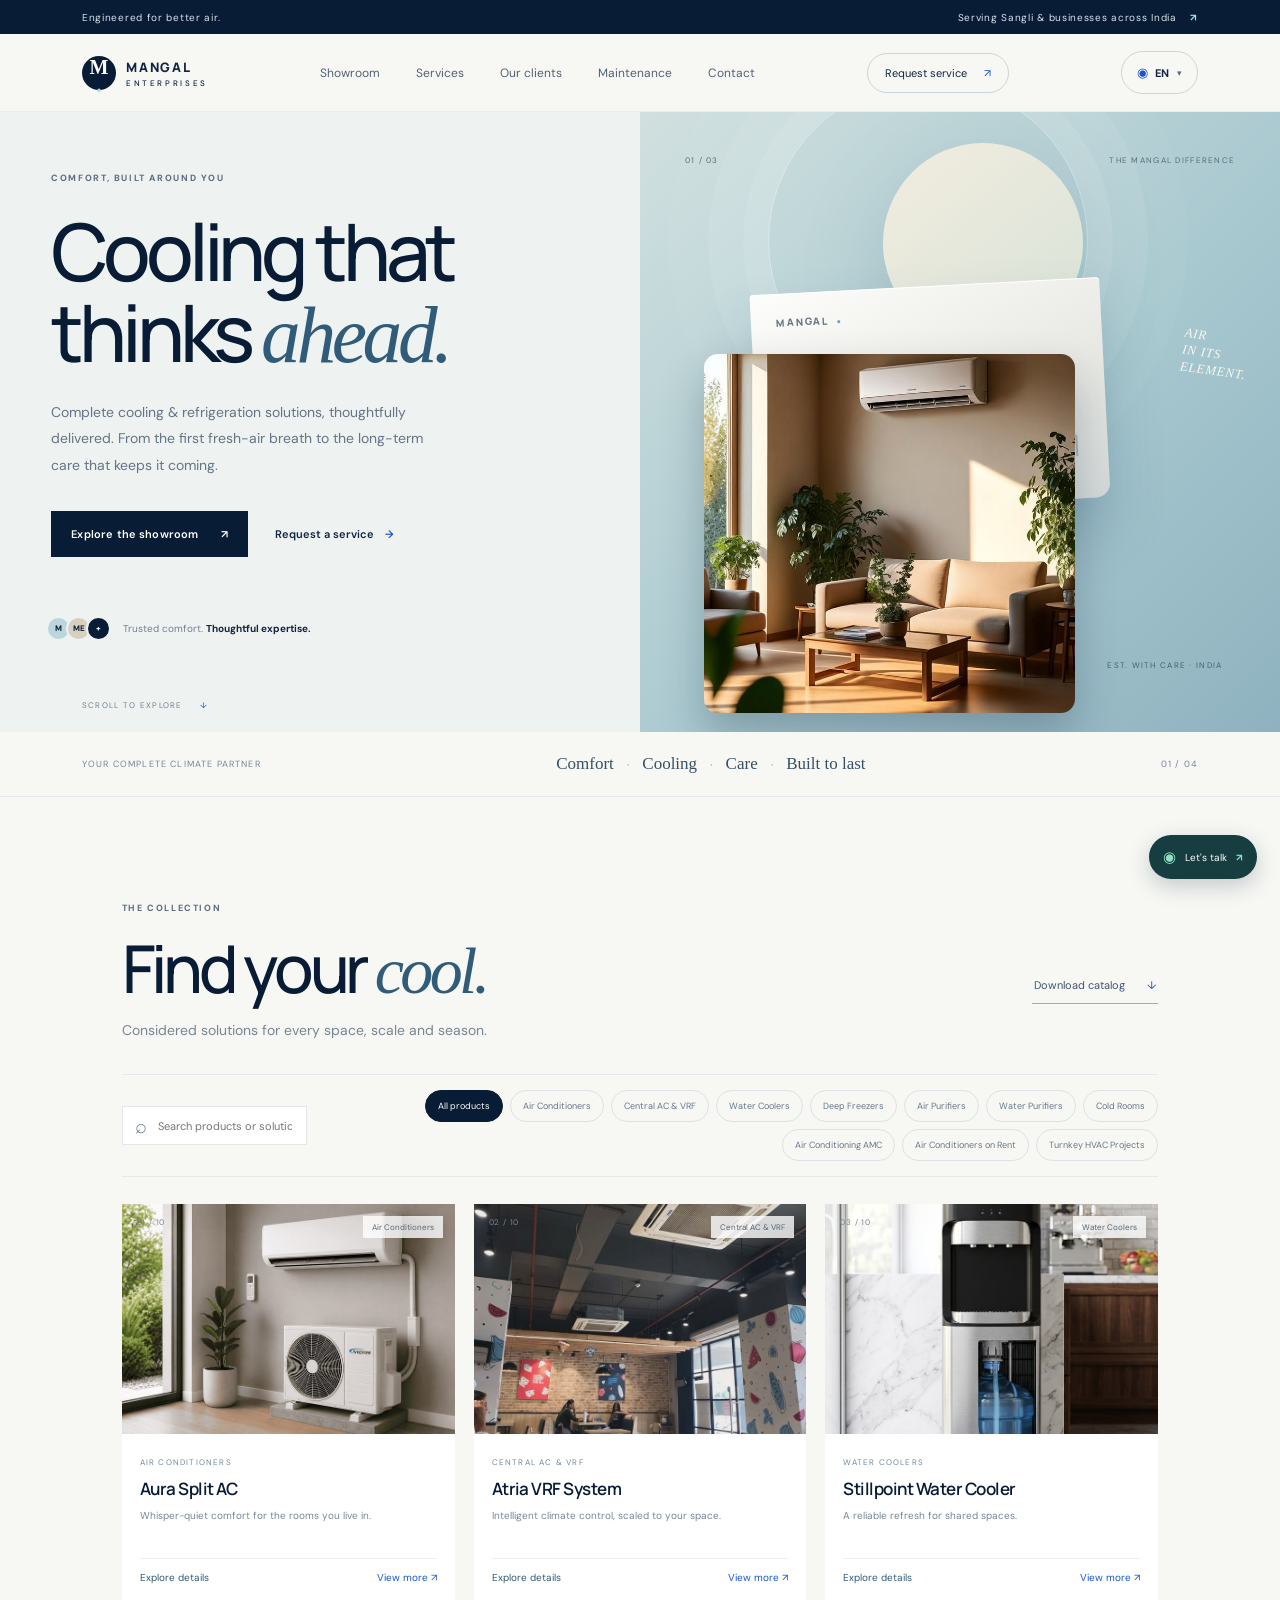
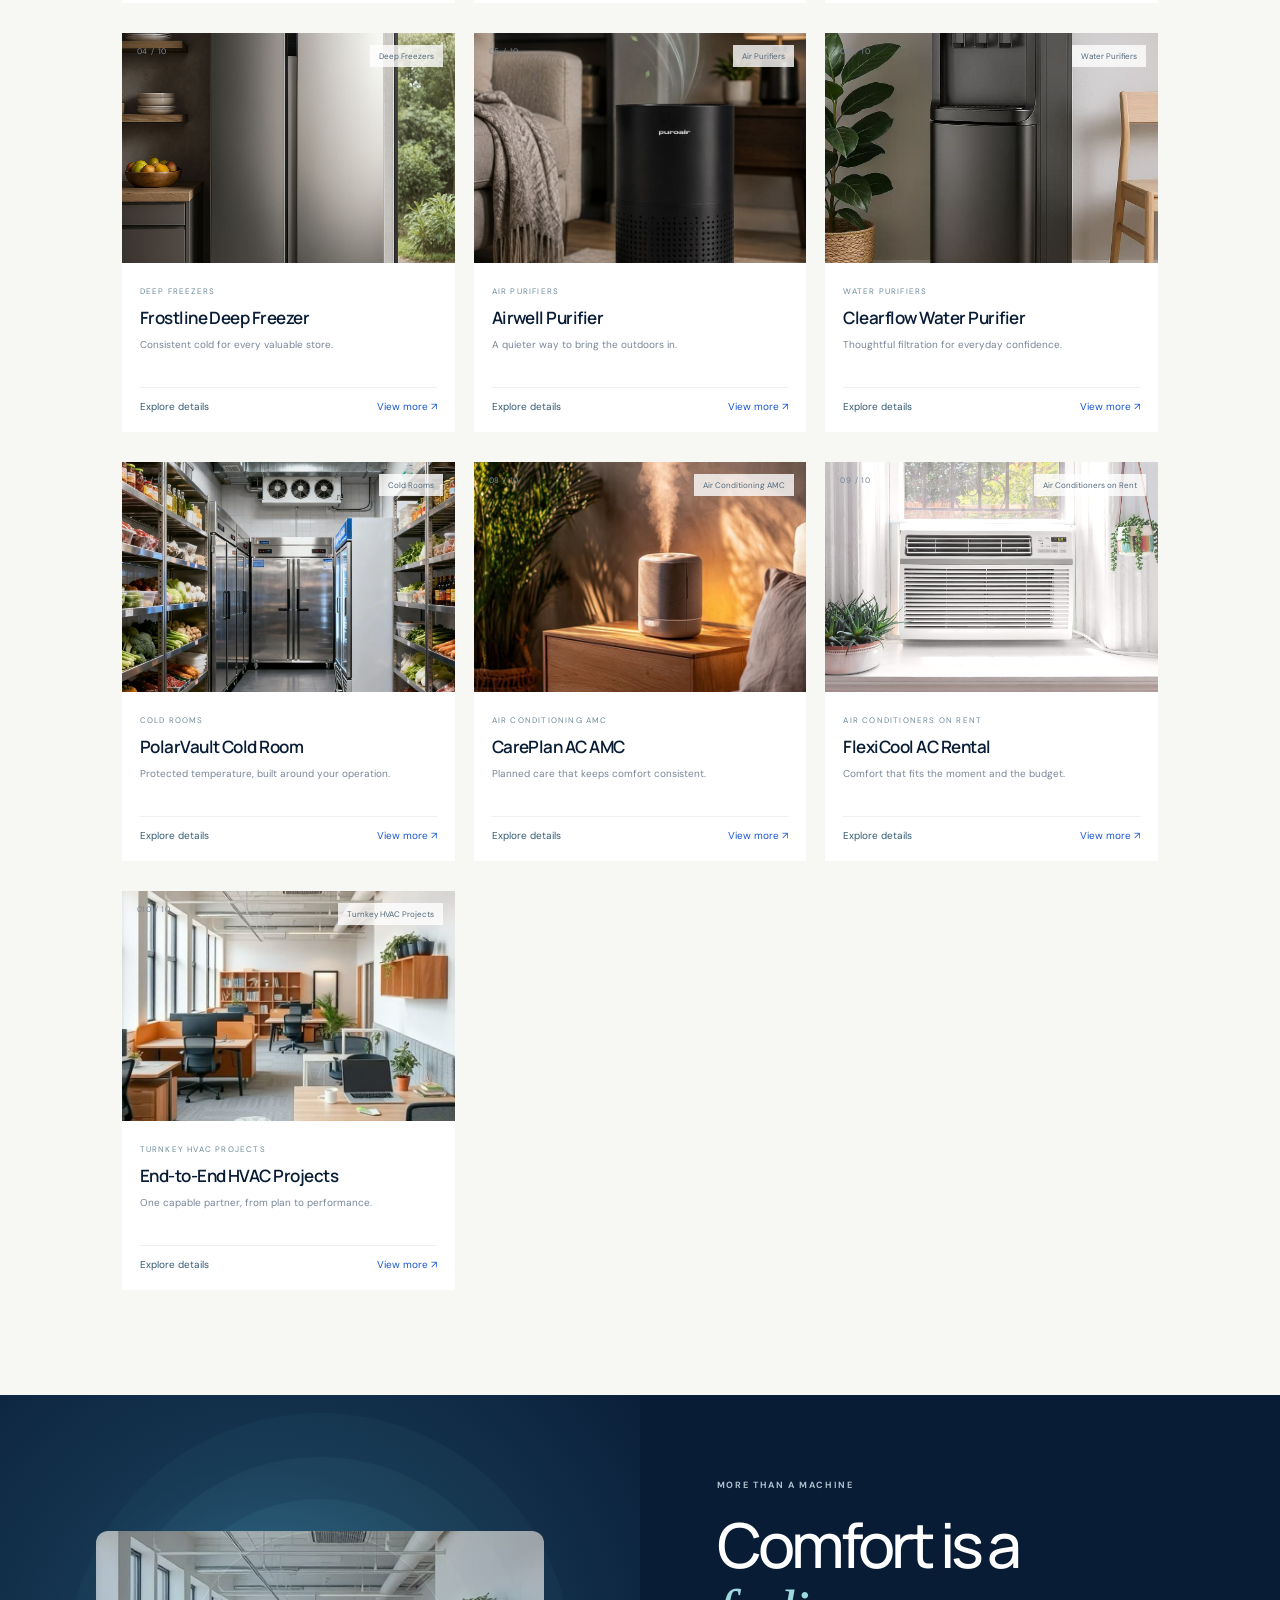
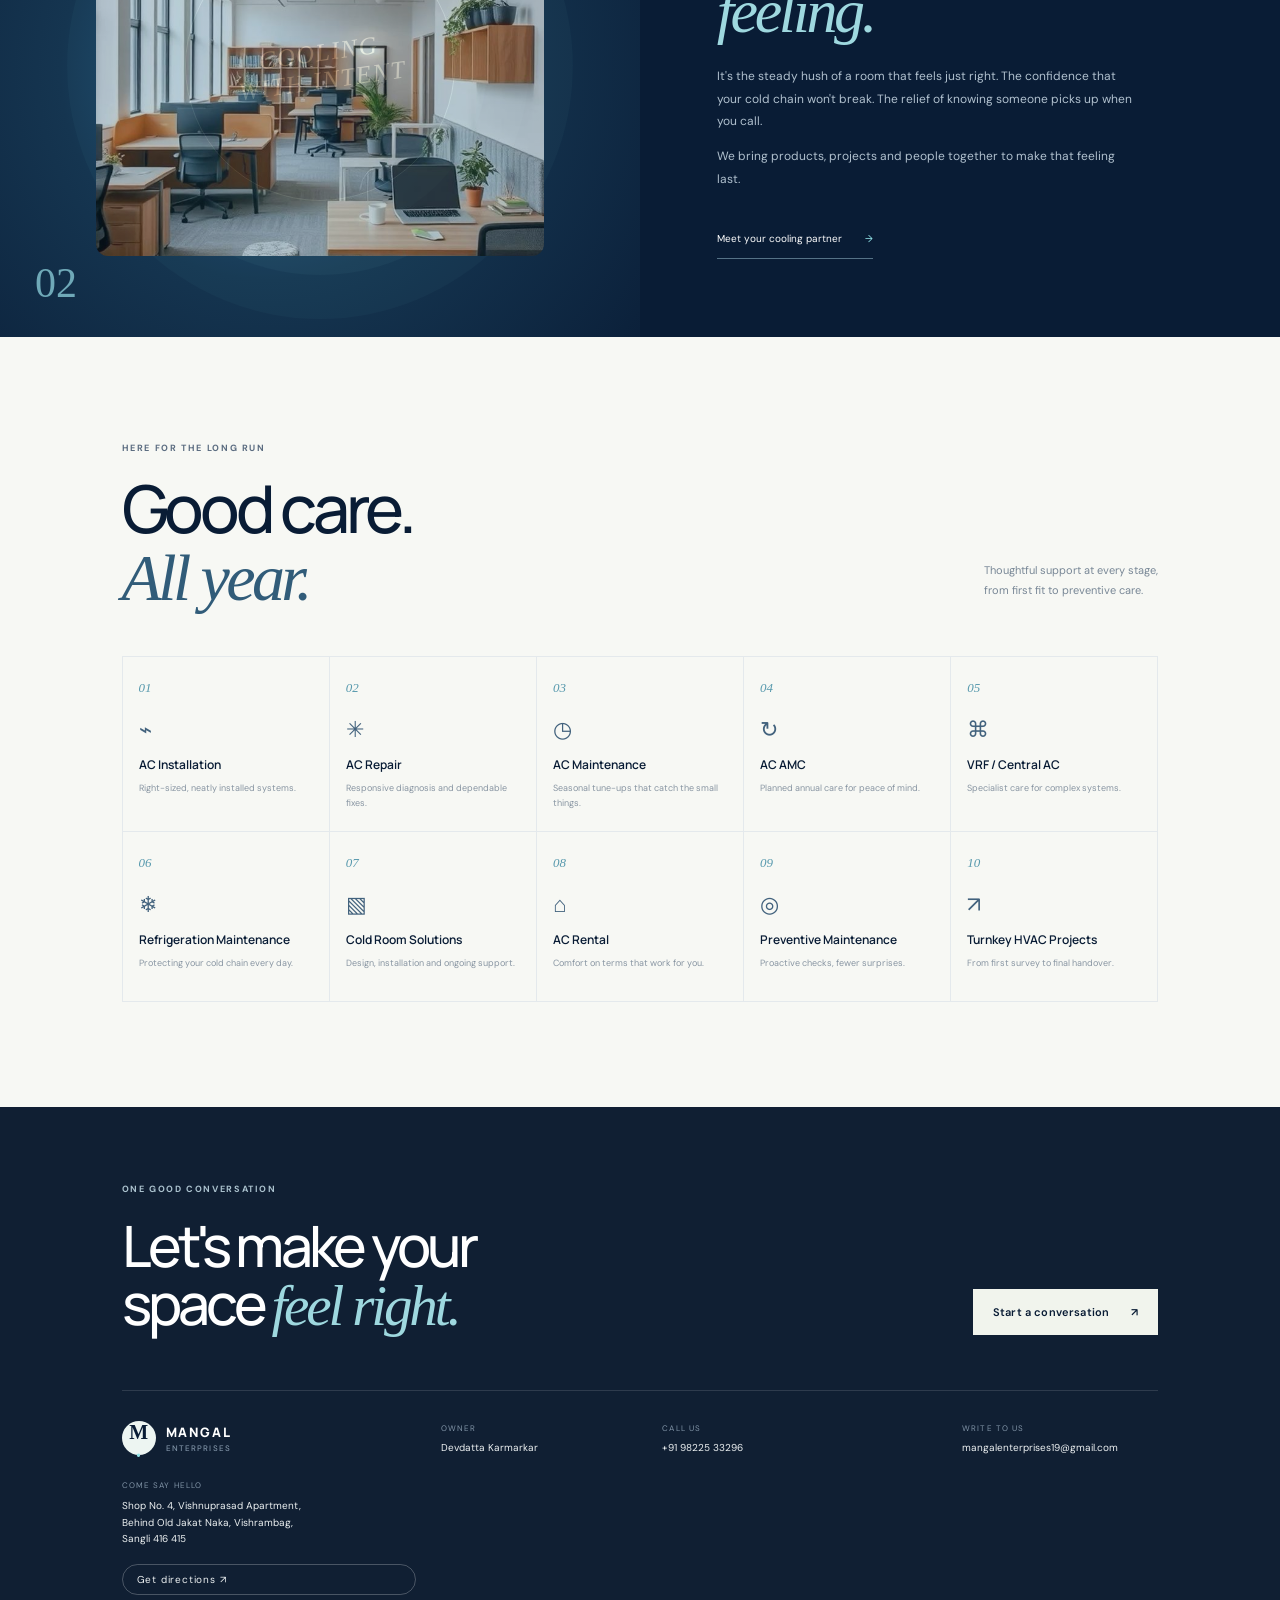
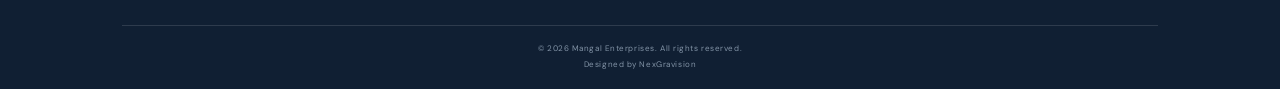
==== commit b627f34f: "Remove BACK TO TOP link from footer" ====
--- a/index.html
+++ b/index.html
@@ -16,7 +16,7 @@
 <section class="catalog section" id="catalog"><div class="section-head"><div><div class="eyebrow"> THE COLLECTION</div><h2>Find your <em>cool.</em></h2></div><a class="download-link" href="assets/mangal-enterprises-catalog.pdf" download>Download catalog <span>↓</span></a></div><p class="section-sub">Considered solutions for every space, scale and season.</p><div class="catalog-tools"><div class="searchbox"><span>⌕</span><input id="search" placeholder="Search products or solutions…" aria-label="Search products"></div><div class="filters" id="filters"></div></div><div class="product-grid" id="products"></div></section>
 <section class="manifesto"><div class="manifesto-art"><div class="manifesto-ring"></div><span>COOLING<br>WITH INTENT</span><b>02</b><img class="manifesto-photo" src="images/dc40385db6985132648f4f833fce5d20.jpg" alt="Mangal Enterprises HVAC installation" loading="lazy"></div><div class="manifesto-copy"><div class="eyebrow light"> MORE THAN A MACHINE</div><h2>Comfort is a<br><em>feeling.</em></h2><p>It's the steady hush of a room that feels just right. The confidence that your cold chain won't break. The relief of knowing someone picks up when you call.</p><p>We bring products, projects and people together to make that feeling last.</p><a class="light-link" href="#services">Meet your cooling partner <span>→</span></a></div></section>
 <section class="services section" id="services"><div class="section-head"><div><div class="eyebrow"> HERE FOR THE LONG RUN</div><h2>Good care.<br><em>All year.</em></h2></div><p class="head-aside">Thoughtful support at every stage,<br>from first fit to preventive care.</p></div><div class="service-grid" id="services-grid"></div></section>
-<section class="contact" id="contact"><div class="contact-top"><div><div class="eyebrow light"> ONE GOOD CONVERSATION</div><h2>Let's make your<br>space <em>feel right.</em></h2></div><a class="button cream" id="contact-whatsapp" href="#">Start a conversation <span>↗</span></a></div><div class="contact-bottom"><a class="brand light-brand" href="#home"><span class="brandmark">M<span>·</span></span><span class="brandname">MANGAL <small>ENTERPRISES</small></span></a><div><small>OWNER</small><span>Devdatta Karmarkar</span></div><div><small>CALL US</small><a href="tel:+919822533296">+91 98225 33296</a></div><div><small>WRITE TO US</small><a href="mailto:mangalenterprises19@gmail.com">mangalenterprises19@gmail.com</a></div><div class="contact-address"><small>COME SAY HELLO</small><span>Shop No. 4, Vishnuprasad Apartment,<br>Behind Old Jakat Naka, Vishrambag,<br>Sangli 416 415</span><a class="map-link" href="https://www.google.com/maps/search/?api=1&query=Vishnuprasad+Apartment+Behind+Old+Jakat+Naka+Vishrambag+Sangli+416415" target="_blank" rel="noopener">Get directions ↗</a></div></div><footer style="flex-direction:column;align-items:center;gap:6px"><span>© 2026 Mangal Enterprises. All rights reserved.</span><span>Designed by NexGravision</span><a href="#home">BACK TO TOP ↑</a></footer></section>
+<section class="contact" id="contact"><div class="contact-top"><div><div class="eyebrow light"> ONE GOOD CONVERSATION</div><h2>Let's make your<br>space <em>feel right.</em></h2></div><a class="button cream" id="contact-whatsapp" href="#">Start a conversation <span>↗</span></a></div><div class="contact-bottom"><a class="brand light-brand" href="#home"><span class="brandmark">M<span>·</span></span><span class="brandname">MANGAL <small>ENTERPRISES</small></span></a><div><small>OWNER</small><span>Devdatta Karmarkar</span></div><div><small>CALL US</small><a href="tel:+919822533296">+91 98225 33296</a></div><div><small>WRITE TO US</small><a href="mailto:mangalenterprises19@gmail.com">mangalenterprises19@gmail.com</a></div><div class="contact-address"><small>COME SAY HELLO</small><span>Shop No. 4, Vishnuprasad Apartment,<br>Behind Old Jakat Naka, Vishrambag,<br>Sangli 416 415</span><a class="map-link" href="https://www.google.com/maps/search/?api=1&query=Vishnuprasad+Apartment+Behind+Old+Jakat+Naka+Vishrambag+Sangli+416415" target="_blank" rel="noopener">Get directions ↗</a></div></div><footer style="flex-direction:column;align-items:center;gap:6px"><span>© 2026 Mangal Enterprises. All rights reserved.</span><span>Designed by NexGravision</span></footer></section>
 </main><a class="whatsapp-float" id="float-whatsapp" href="#" aria-label="Chat on WhatsApp"><span class="wa-icon">◉</span><span>Let's talk</span><b>↗</b></a>
 <dialog id="product-dialog"><button class="dialog-close" aria-label="Close">×</button><div id="dialog-content"></div></dialog>
 <dialog id="enquiry-dialog"><button class="dialog-close" aria-label="Close">×</button><div class="enquiry-wrap"><div class="eyebrow"> A GOOD PLACE TO START</div><h2>Tell us what<br>you <em>have in mind.</em></h2><p>We’ll help you find the right fit.</p><form id="enquiry-form"><input name="name" required placeholder="Your name"><input name="mobile" required type="tel" placeholder="Mobile number"><input name="email" type="email" placeholder="Email address"><input name="product" readonly><div class="form-row"><input name="quantity" type="number" min="1" value="1" aria-label="Quantity"><input name="location" required placeholder="Your location"></div><textarea name="message" rows="3" placeholder="Tell us a little more…"></textarea><button class="button primary" type="submit">Send enquiry <span>↗</span></button><div class="success enquiry-success" role="status" hidden><span class="success-icon">✓</span><strong>Thanks for reaching out.</strong><p>Your enquiry is ready. Send it to our team on WhatsApp to continue.</p><a class="button primary wa-send" target="_blank" rel="noopener">Continue on WhatsApp ↗</a></div></form></div></dialog>
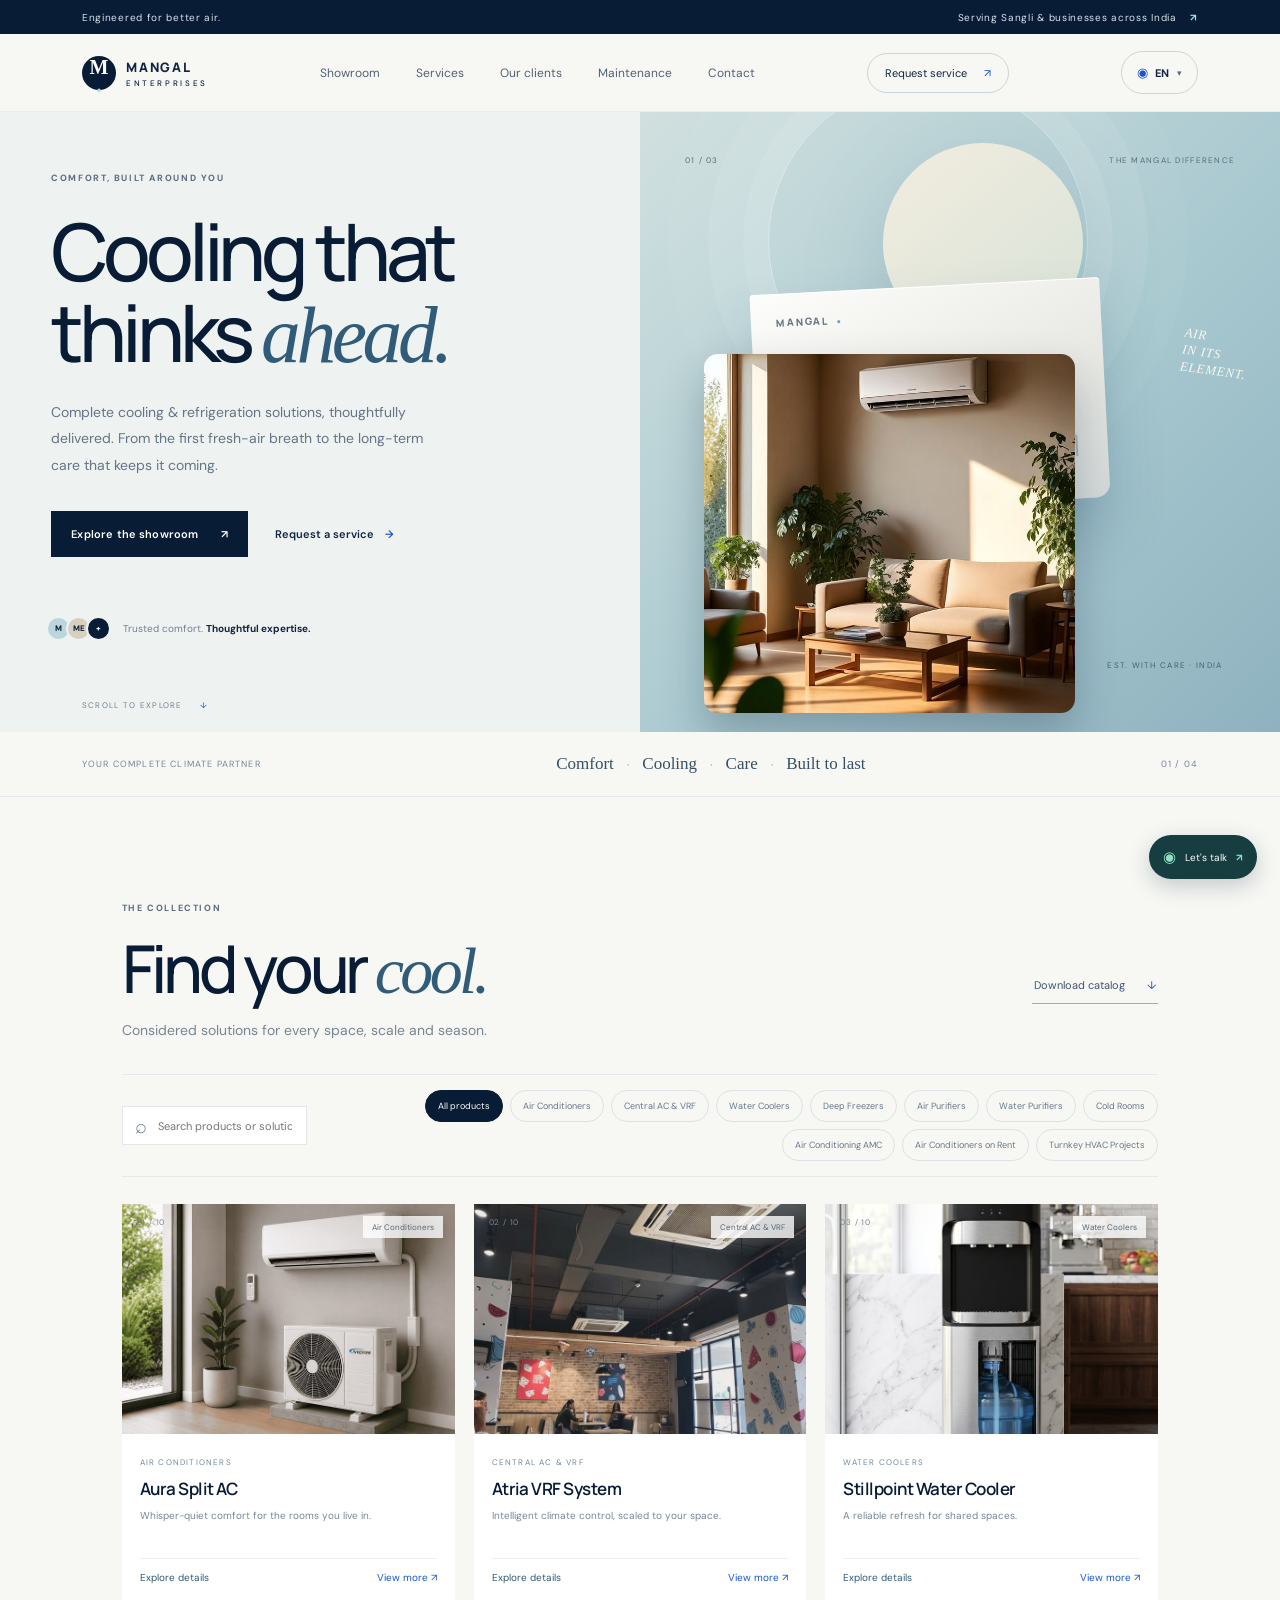
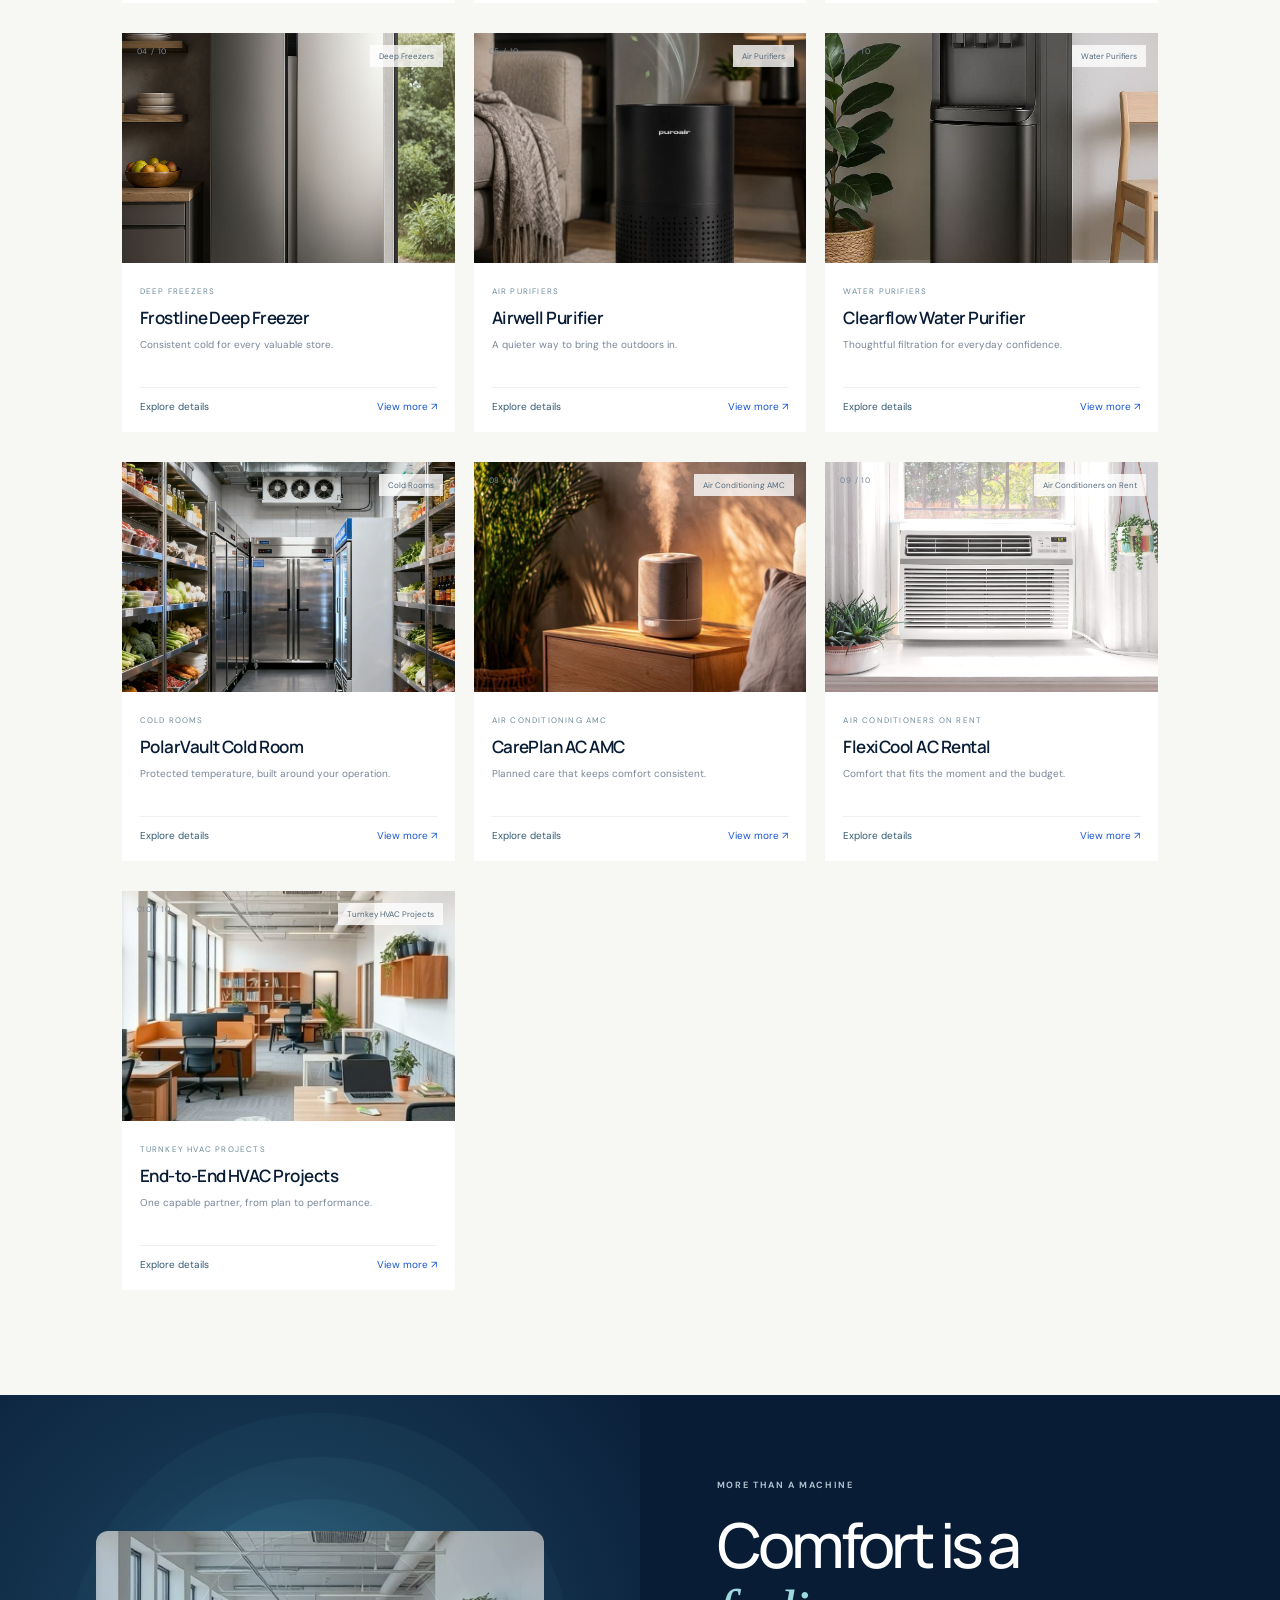
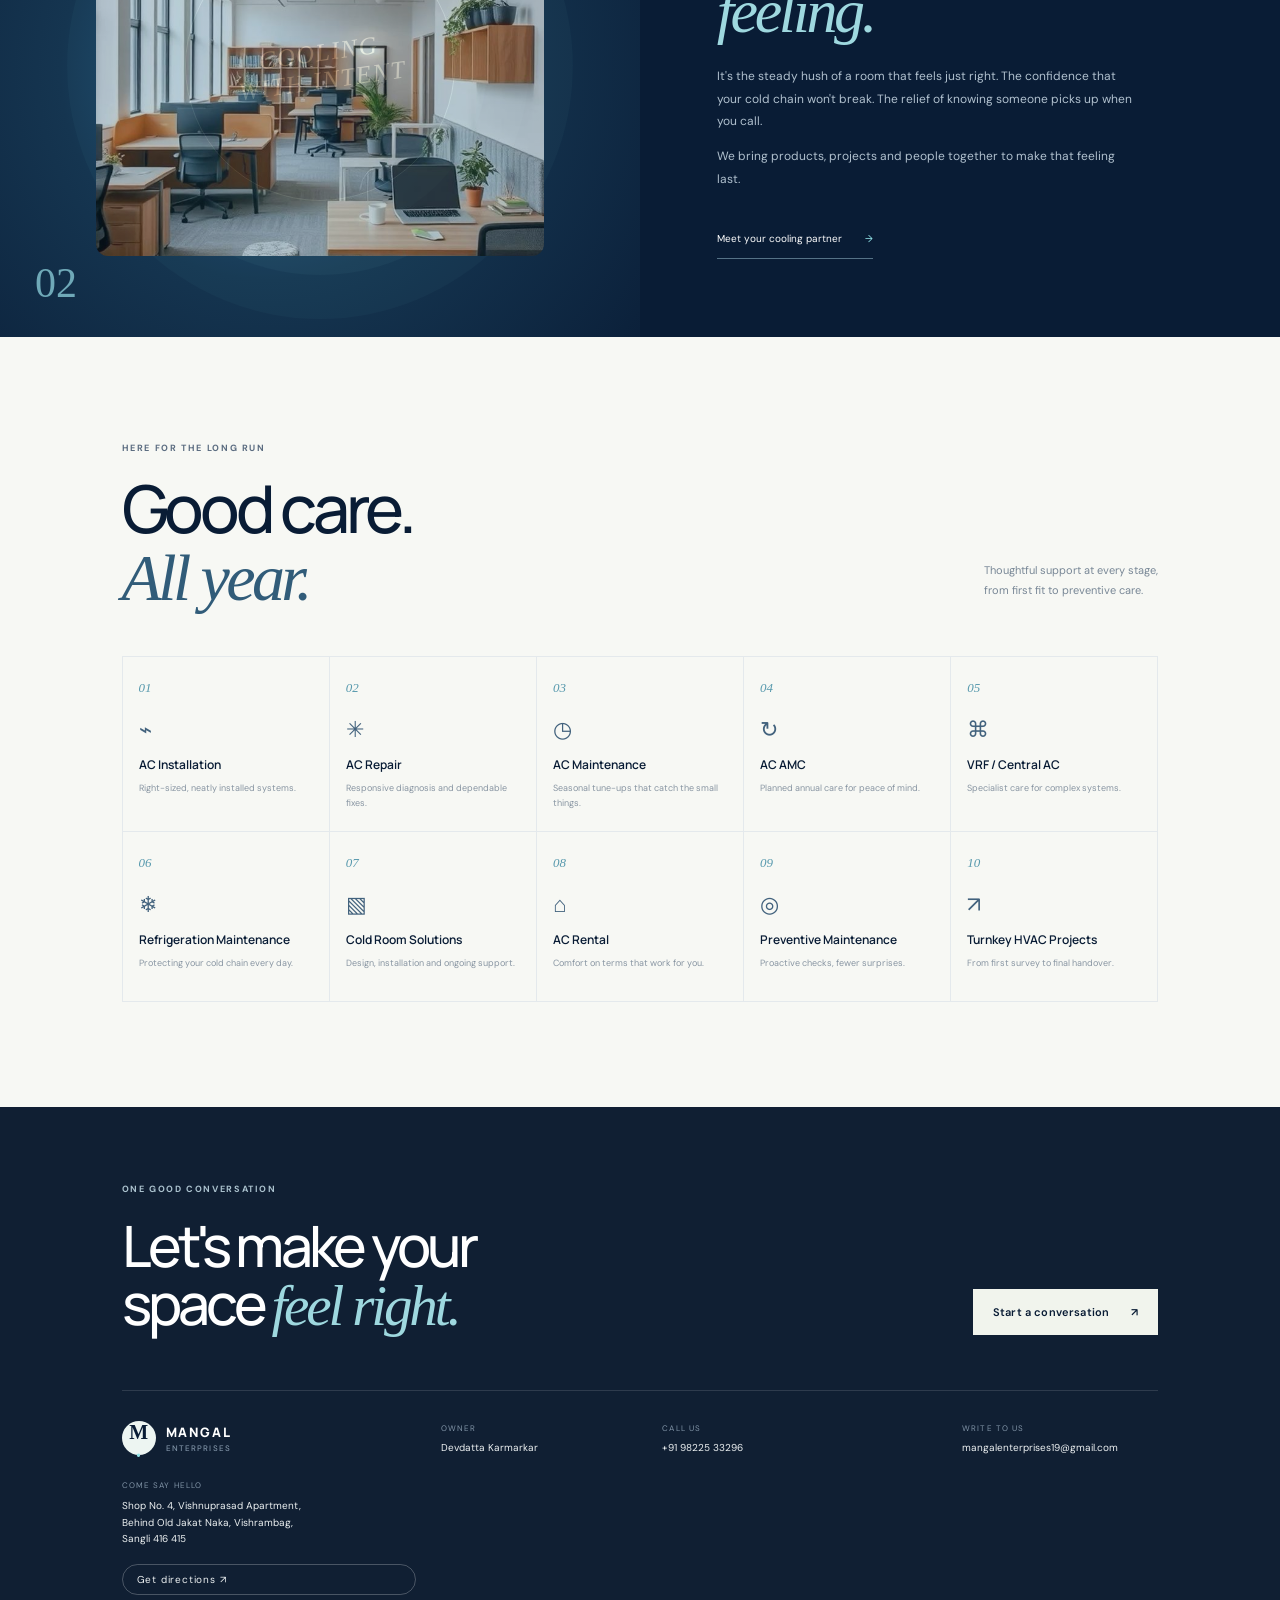
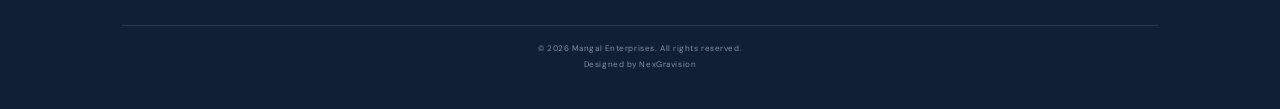
==== commit ddc51652: "Add padding-bottom to footer for mobile visibility" ====
--- a/index.html
+++ b/index.html
@@ -16,7 +16,7 @@
 <section class="catalog section" id="catalog"><div class="section-head"><div><div class="eyebrow"> THE COLLECTION</div><h2>Find your <em>cool.</em></h2></div><a class="download-link" href="assets/mangal-enterprises-catalog.pdf" download>Download catalog <span>↓</span></a></div><p class="section-sub">Considered solutions for every space, scale and season.</p><div class="catalog-tools"><div class="searchbox"><span>⌕</span><input id="search" placeholder="Search products or solutions…" aria-label="Search products"></div><div class="filters" id="filters"></div></div><div class="product-grid" id="products"></div></section>
 <section class="manifesto"><div class="manifesto-art"><div class="manifesto-ring"></div><span>COOLING<br>WITH INTENT</span><b>02</b><img class="manifesto-photo" src="images/dc40385db6985132648f4f833fce5d20.jpg" alt="Mangal Enterprises HVAC installation" loading="lazy"></div><div class="manifesto-copy"><div class="eyebrow light"> MORE THAN A MACHINE</div><h2>Comfort is a<br><em>feeling.</em></h2><p>It's the steady hush of a room that feels just right. The confidence that your cold chain won't break. The relief of knowing someone picks up when you call.</p><p>We bring products, projects and people together to make that feeling last.</p><a class="light-link" href="#services">Meet your cooling partner <span>→</span></a></div></section>
 <section class="services section" id="services"><div class="section-head"><div><div class="eyebrow"> HERE FOR THE LONG RUN</div><h2>Good care.<br><em>All year.</em></h2></div><p class="head-aside">Thoughtful support at every stage,<br>from first fit to preventive care.</p></div><div class="service-grid" id="services-grid"></div></section>
-<section class="contact" id="contact"><div class="contact-top"><div><div class="eyebrow light"> ONE GOOD CONVERSATION</div><h2>Let's make your<br>space <em>feel right.</em></h2></div><a class="button cream" id="contact-whatsapp" href="#">Start a conversation <span>↗</span></a></div><div class="contact-bottom"><a class="brand light-brand" href="#home"><span class="brandmark">M<span>·</span></span><span class="brandname">MANGAL <small>ENTERPRISES</small></span></a><div><small>OWNER</small><span>Devdatta Karmarkar</span></div><div><small>CALL US</small><a href="tel:+919822533296">+91 98225 33296</a></div><div><small>WRITE TO US</small><a href="mailto:mangalenterprises19@gmail.com">mangalenterprises19@gmail.com</a></div><div class="contact-address"><small>COME SAY HELLO</small><span>Shop No. 4, Vishnuprasad Apartment,<br>Behind Old Jakat Naka, Vishrambag,<br>Sangli 416 415</span><a class="map-link" href="https://www.google.com/maps/search/?api=1&query=Vishnuprasad+Apartment+Behind+Old+Jakat+Naka+Vishrambag+Sangli+416415" target="_blank" rel="noopener">Get directions ↗</a></div></div><footer style="flex-direction:column;align-items:center;gap:6px"><span>© 2026 Mangal Enterprises. All rights reserved.</span><span>Designed by NexGravision</span></footer></section>
+<section class="contact" id="contact"><div class="contact-top"><div><div class="eyebrow light"> ONE GOOD CONVERSATION</div><h2>Let's make your<br>space <em>feel right.</em></h2></div><a class="button cream" id="contact-whatsapp" href="#">Start a conversation <span>↗</span></a></div><div class="contact-bottom"><a class="brand light-brand" href="#home"><span class="brandmark">M<span>·</span></span><span class="brandname">MANGAL <small>ENTERPRISES</small></span></a><div><small>OWNER</small><span>Devdatta Karmarkar</span></div><div><small>CALL US</small><a href="tel:+919822533296">+91 98225 33296</a></div><div><small>WRITE TO US</small><a href="mailto:mangalenterprises19@gmail.com">mangalenterprises19@gmail.com</a></div><div class="contact-address"><small>COME SAY HELLO</small><span>Shop No. 4, Vishnuprasad Apartment,<br>Behind Old Jakat Naka, Vishrambag,<br>Sangli 416 415</span><a class="map-link" href="https://www.google.com/maps/search/?api=1&query=Vishnuprasad+Apartment+Behind+Old+Jakat+Naka+Vishrambag+Sangli+416415" target="_blank" rel="noopener">Get directions ↗</a></div></div><footer style="flex-direction:column;align-items:center;gap:6px;padding-bottom:20px"><span>© 2026 Mangal Enterprises. All rights reserved.</span><span>Designed by NexGravision</span></footer></section>
 </main><a class="whatsapp-float" id="float-whatsapp" href="#" aria-label="Chat on WhatsApp"><span class="wa-icon">◉</span><span>Let's talk</span><b>↗</b></a>
 <dialog id="product-dialog"><button class="dialog-close" aria-label="Close">×</button><div id="dialog-content"></div></dialog>
 <dialog id="enquiry-dialog"><button class="dialog-close" aria-label="Close">×</button><div class="enquiry-wrap"><div class="eyebrow"> A GOOD PLACE TO START</div><h2>Tell us what<br>you <em>have in mind.</em></h2><p>We’ll help you find the right fit.</p><form id="enquiry-form"><input name="name" required placeholder="Your name"><input name="mobile" required type="tel" placeholder="Mobile number"><input name="email" type="email" placeholder="Email address"><input name="product" readonly><div class="form-row"><input name="quantity" type="number" min="1" value="1" aria-label="Quantity"><input name="location" required placeholder="Your location"></div><textarea name="message" rows="3" placeholder="Tell us a little more…"></textarea><button class="button primary" type="submit">Send enquiry <span>↗</span></button><div class="success enquiry-success" role="status" hidden><span class="success-icon">✓</span><strong>Thanks for reaching out.</strong><p>Your enquiry is ready. Send it to our team on WhatsApp to continue.</p><a class="button primary wa-send" target="_blank" rel="noopener">Continue on WhatsApp ↗</a></div></form></div></dialog>
--- a/styles.css
+++ b/styles.css
@@ -1,6 +1,6 @@
 :root{--navy:#091c35;--ink:#102541;--blue:#1755d1;--cyan:#91e3e7;--paper:#f7f8f4;--muted:#718095;--line:#e4e9ec;--white:#fff;--serif:Georgia,'Times New Roman',serif}*{box-sizing:border-box}html{scroll-behavior:smooth;scroll-padding-top:90px}body{margin:0;background:var(--paper);color:var(--ink);font-family:'DM Sans',sans-serif;font-size:14px;-webkit-font-smoothing:antialiased}a{color:inherit;text-decoration:none}button,input,select,textarea{font:inherit}.topline{height:34px;background:var(--navy);color:#d7e3ec;display:flex;justify-content:space-between;align-items:center;padding:0 6.4%;font-size:10px;letter-spacing:.07em}.topline b{color:var(--cyan);margin-left:10px}.nav{height:78px;padding:0 6.4%;display:flex;align-items:center;justify-content:space-between;background:var(--paper);position:sticky;top:0;z-index:5;border-bottom:1px solid #e7ebea}.brand{display:flex;align-items:center;gap:10px}.brandmark{width:34px;height:34px;background:var(--navy);color:white;border-radius:50%;display:grid;place-items:center;font:700 20px var(--serif);position:relative}.brandmark span{color:var(--cyan)}.brandname{font:800 13px Manrope,sans-serif;letter-spacing:.14em}.brandname small{display:block;font:500 8px 'DM Sans';letter-spacing:.33em;margin-top:2px}.nav nav{display:flex;gap:36px;color:#526176;font-size:12px}.nav nav a:hover,.nav nav a.active,.text-link:hover{color:var(--blue)}.nav-cta{font-size:11px;border:1px solid #cbd4da;border-radius:30px;padding:12px 17px}.nav-cta span{color:var(--blue);margin-left:14px}.menu-toggle{display:none}.hero{min-height:620px;display:grid;grid-template-columns:1fr 1fr;background:#eef2f1;position:relative;overflow:hidden}.hero-copy{padding:60px 4vw 60px 8%;position:relative;z-index:1}.eyebrow{font-size:9px;letter-spacing:.18em;color:#5b6c80;font-weight:700;display:flex;align-items:center}.hero h1,.section h2,.clients h2,.contact h2,.maintenance h2,.manifesto h2{font:500 clamp(48px,6.2vw,82px)/1.02 Manrope,sans-serif;letter-spacing:-.065em;margin:27px 0 23px;color:var(--navy)}h1 em,h2 em{font-family:var(--serif);font-weight:400;color:#315c79;letter-spacing:-.055em}.hero-intro{max-width:390px;color:#657486;font-size:14px;line-height:1.9}.hero-actions{display:flex;align-items:center;gap:27px;margin-top:32px}.button{display:inline-flex;align-items:center;justify-content:space-between;border:0;cursor:pointer;font-size:11px;font-weight:600;letter-spacing:.015em;padding:16px 20px;transition:.25s transform,.25s background}.button:hover{transform:translateY(-2px)}.button span{margin-left:22px}.primary{background:var(--navy);color:white}.primary:hover{background:#17417b}.text-link{font-size:11px;font-weight:600}.text-link span{color:var(--blue);margin-left:8px}.hero-note{display:flex;align-items:center;gap:12px;margin-top:59px;font-size:10px;color:#728095}.hero-note b{color:var(--ink)}.avatars{display:flex}.avatars i{width:25px;height:25px;border:2px solid #eef2f1;border-radius:50%;display:grid;place-items:center;background:#bbd6dc;color:var(--navy);font:700 8px 'DM Sans';font-style:normal;margin-left:-5px}.avatars i:nth-child(2){background:#d8d0bf}.avatars i:nth-child(3){background:var(--navy);color:white}.hero-art{background:linear-gradient(135deg,#d1e0df,#a9c9d0 55%,#8eb2bf);position:relative;overflow:hidden;min-height:600px}.orb{position:absolute;width:320px;height:320px;border:1px solid #ffffff6b;border-radius:50%;left:20%;top:-5%;box-shadow:0 0 0 25px #ffffff15,0 0 0 60px #ffffff12,0 0 0 100px #ffffff07}.hero-sun{position:absolute;width:200px;height:200px;border-radius:50%;background:linear-gradient(140deg,#f2eddf,#d8e2d8);top:5%;left:38%;box-shadow:0 30px 80px #68899b45}.hero-machine{position:absolute;z-index:1;width:min(65%,350px);height:220px;top:28%;left:18%;background:linear-gradient(155deg,#fdfdfb,#e8e9e4 60%,#d4d9d8);border-radius:4px 4px 14px 14px;box-shadow:0 34px 55px #315c793e,inset 0 1px white;transform:rotate(-3deg);padding:22px 25px}.machine-label{font:800 10px Manrope;letter-spacing:.18em;color:#667584}.machine-label span{color:#53a6bb;font-size:7px;margin-left:4px}.machine-slats{position:absolute;right:30px;bottom:42px;display:flex;gap:5px}.machine-slats i{display:block;width:2px;height:22px;background:#a9b2b1;border-radius:4px}.machine-status{position:absolute;bottom:16px;left:25px;font-size:7px;letter-spacing:.16em;color:#869091}.machine-status i{width:4px;height:4px;border-radius:50%;display:inline-block;background:#6baea5;margin-right:6px}.hero-caption{position:absolute;top:7%;left:7%;right:7%;display:flex;justify-content:space-between;color:#53707a;font-size:8px;letter-spacing:.16em}.art-stamp{position:absolute;right:5%;top:35%;font:italic 13px/1.3 var(--serif);letter-spacing:.06em;color:#f7f8ef;transform:rotate(8deg)}.art-index{position:absolute;bottom:10%;right:9%;font-size:8px;letter-spacing:.16em;color:#416470}.hero-scroll{position:absolute;bottom:22px;left:6.4%;font-size:8px;letter-spacing:.16em;color:#708092}.hero-scroll span{margin-left:14px;color:var(--blue)}.trust-strip{padding:22px 6.4%;display:flex;justify-content:space-between;align-items:center;border-bottom:1px solid var(--line);color:#778697;font-size:9px;letter-spacing:.13em}.trust-strip div{font:500 17px var(--serif);letter-spacing:0;color:#365066}.trust-strip b{color:#64a7b5;font:12px 'DM Sans';padding:0 9px}.section{padding:105px 9.5%}.section-head{display:flex;justify-content:space-between;align-items:end}.section h2,.clients h2,.contact h2,.maintenance h2{font-size:clamp(42px,5.2vw,66px);margin:21px 0 0}.download-link{border-bottom:1px solid #9daeba;padding:11px 2px;color:#405671;font-size:11px}.download-link span{margin-left:19px;color:var(--blue)}.section-sub{color:#778595;margin:17px 0 35px}.catalog-tools{display:flex;align-items:center;justify-content:space-between;gap:18px;border-top:1px solid var(--line);border-bottom:1px solid var(--line);padding:15px 0;margin-bottom:27px}.searchbox{height:39px;width:240px;border:1px solid #e2e7e8;background:white;display:flex;align-items:center;padding:0 12px;gap:9px}.searchbox span{font-size:20px;color:#66819a}.searchbox input{border:0;outline:0;min-width:0;font-size:11px;width:100%;background:transparent}.filters{display:flex;gap:7px;flex-wrap:wrap;justify-content:end}.filter{border:1px solid #dce2e5;background:transparent;padding:9px 12px;border-radius:22px;color:#68788a;font-size:9px;cursor:pointer;white-space:nowrap}.filter.active,.filter:hover{background:var(--navy);border-color:var(--navy);color:white}.product-grid{display:grid;grid-template-columns:repeat(3,1fr);gap:30px 19px}.product-card{background:#fff;transition:transform .25s,box-shadow .25s;cursor:pointer;min-width:0}.product-card:hover{transform:translateY(-5px);box-shadow:0 18px 36px #18344d14}.product-count{position:absolute;top:13px;left:15px;font-size:8px;color:#778697;letter-spacing:.1em}.product-tag{position:absolute;top:12px;right:12px;background:#ffffffc9;padding:6px 9px;font-size:8px;color:#52687a}.product-content{padding:17px 18px 19px}.product-category{font-size:8px;letter-spacing:.15em;color:#6d8a9b;text-transform:uppercase}.product-content h3{font:600 17px Manrope;margin:8px 0;color:var(--navy);letter-spacing:-.03em}.product-content p{font-size:10px;color:#798697;line-height:1.65;min-height:34px;margin:0}.product-foot{margin-top:16px;padding-top:12px;border-top:1px solid #edf0f0;display:flex;justify-content:space-between;font-size:10px;color:#345b75}.product-foot span:last-child{color:var(--blue)}.empty-state{grid-column:1/-1;text-align:center;padding:60px;color:#66788a}.manifesto{background:var(--navy);color:white;display:grid;grid-template-columns:1fr 1fr;min-height:475px}.manifesto-art{background:radial-gradient(circle at 42% 51%,#24628a,#153550 45%,#0b203a);position:relative;overflow:hidden;display:grid;place-items:center}.manifesto-ring{width:270px;height:270px;border-radius:50%;border:1px solid #a7dde27a;box-shadow:0 0 0 32px #91e3e70d,0 0 0 74px #91e3e70a,0 0 0 118px #91e3e707}.manifesto-art>span{position:absolute;font:italic 25px/1.1 var(--serif);color:#b9dce0;letter-spacing:.06em;transform:rotate(-8deg);text-align:center}.manifesto-art>b{position:absolute;bottom:30px;left:35px;font:400 42px var(--serif);color:#6fa9b8}.manifesto-copy{padding:84px 12% 78px}.eyebrow.light{color:#abc2ce}.eyebrow.light i{background:var(--cyan)}.manifesto h2{color:white;font-size:62px;margin:22px 0}.manifesto h2 em,.clients h2 em,.contact h2 em{color:#9ed8df}.manifesto-copy p{max-width:420px;color:#b0c0ce;font-size:12px;line-height:1.9}.light-link{display:inline-block;border-bottom:1px solid #557286;padding:13px 0;margin-top:16px;color:white;font-size:10px}.light-link span{color:var(--cyan);margin-left:20px}.services .section-head{align-items:end;margin-bottom:45px}.head-aside{font-size:11px;line-height:1.8;color:#788796}.service-grid{display:grid;grid-template-columns:repeat(5,1fr);border-top:1px solid var(--line);border-left:1px solid var(--line)}.service-card{min-height:170px;padding:21px 16px;border-right:1px solid var(--line);border-bottom:1px solid var(--line);transition:background .25s}.service-card:hover{background:white}.service-num{font:italic 13px var(--serif);color:#5799ad}.service-icon{display:block;font-size:22px;margin:19px 0 12px;color:#42627d}.service-card h3{font:600 12px Manrope;margin:0;color:var(--navy)}.service-card p{font-size:9px;line-height:1.6;color:#8895a2;margin:8px 0 0}.clients{background:#112944;color:white;padding:83px 9.5% 25px;overflow:hidden}.clients-head{display:flex;justify-content:space-between;align-items:end}.clients h2{color:white;font-size:54px;margin:21px 0 0}.clients-head>p{max-width:290px;color:#b2c0cf;font-size:11px;line-height:1.8}.marquee{margin:51px -11% 0;overflow:hidden;border-top:1px solid #ffffff1a;border-bottom:1px solid #ffffff1a}.marquee-track{width:max-content;display:flex;animation:marquee 36s linear infinite}.marquee:hover .marquee-track{animation-play-state:paused}@keyframes marquee{to{transform:translateX(-50%)}}.client-card{width:205px;height:115px;border-right:1px solid #ffffff1a;display:flex;align-items:center;justify-content:center;flex-direction:column;gap:10px;color:white}.client-logo{width:118px;height:45px;display:grid;place-items:center}.client-logo img{max-height:45px;max-width:118px;object-fit:contain}.client-logo b{font:700 13px Manrope;letter-spacing:.1em;color:#cadde6}.client-card>span{font-size:8px;letter-spacing:.08em;color:#b7c5d0}.clients-foot{display:flex;justify-content:space-between;padding-top:20px;color:#8194a7;font-size:8px;letter-spacing:.1em}.clients-foot b{color:var(--cyan);margin-left:7px}.maintenance{display:grid;grid-template-columns:.85fr 1.15fr;gap:9%;align-items:start;padding-top:112px;padding-bottom:112px}.maintenance-copy{position:sticky;top:120px}.maintenance h2{font-size:60px}.maintenance-copy>p{max-width:335px;font-size:12px;line-height:1.8;color:#798697;margin:22px 0 34px}.service-promise{display:flex;gap:14px;padding:16px 0;border-top:1px solid var(--line);max-width:360px}.service-promise>b{font:italic 13px var(--serif);color:#4f8fa3}.service-promise span{display:grid;gap:5px}.service-promise strong{font-size:10px}.service-promise small{font-size:9px;color:#8793a0}.form-card{background:white;padding:34px 37px;box-shadow:0 12px 42px #1129440b;position:relative}.form-heading{display:flex;align-items:center;justify-content:space-between;border-bottom:1px solid var(--line);padding-bottom:17px;margin-bottom:21px}.form-heading h3{font:600 21px Manrope;margin:0}.form-heading>span{font-size:8px;letter-spacing:.14em;color:#91a0ab}.form-grid{display:grid;grid-template-columns:1fr 1fr;gap:15px 13px}.form-grid>label,.form-row label{font-size:9px;color:#657587;display:grid;gap:7px}.form-grid input,.form-grid select,.form-grid textarea,.enquiry-wrap input,.enquiry-wrap textarea{width:100%;border:1px solid #e1e6e8;background:#fbfcfb;padding:11px 10px;outline:0;font-size:10px;color:#24374c;border-radius:0}.form-grid input:focus,.form-grid select:focus,.form-grid textarea:focus,.enquiry-wrap input:focus,.enquiry-wrap textarea:focus{border-color:#76a9b7}.form-grid>label:nth-last-child(1),.form-grid>label:nth-last-child(2){grid-column:1/-1}.form-grid .form-row{grid-column:1/-1;display:grid;grid-template-columns:1fr 1fr;gap:13px}.form-grid textarea{resize:vertical}.optional{font-size:7px;color:#9aa7af;margin-left:6px;letter-spacing:.1em}.submit{width:100%;margin-top:20px}.form-privacy{font-size:8px;color:#9aa5ad;text-align:center}.success{background:#eff7f3;border:1px solid #d4e9dc;padding:18px;margin-top:17px;color:#254838}.success-icon{width:24px;height:24px;border-radius:50%;background:#d2e9dc;display:inline-grid;place-items:center;margin-right:9px}.success strong{font:600 14px Manrope}.success p{font-size:10px;line-height:1.6}.success[hidden]{display:none}.success .text-link{border:0;background:none;color:#1b6447;cursor:pointer;padding:6px 0}.contact{background:#101f33;color:white;padding:76px 9.5% 20px}.contact-top{display:flex;align-items:end;justify-content:space-between;padding-bottom:55px;border-bottom:1px solid #ffffff20}.contact h2{color:white;font-size:57px;margin:21px 0 0}.button.cream{background:#f1f4ed;color:var(--navy)}.button.cream:hover{background:white}.contact-bottom{display:grid;grid-template-columns:1.5fr 1fr 1.4fr 1fr;gap:25px;align-items:center;padding:30px 0}.light-brand .brandmark{background:#edf5f2;color:var(--navy)}.light-brand .brandname{color:white}.contact-bottom>div{display:grid;gap:8px}.contact-bottom small{font-size:8px;color:#8194a7;letter-spacing:.14em}.contact-bottom>div>a,.contact-bottom>div>span{font-size:10px;color:#eef2f3}footer{border-top:1px solid #ffffff20;padding-top:17px;display:flex;justify-content:space-between;font-size:8px;letter-spacing:.07em;color:#8394a7}footer b{color:var(--cyan)}footer a{color:#c0ccd3}.whatsapp-float{position:fixed;z-index:8;bottom:21px;right:23px;background:#163d40;color:white;border-radius:30px;padding:12px 14px;display:flex;align-items:center;gap:9px;font-size:10px;box-shadow:0 7px 22px #091c3536}.whatsapp-float:hover{background:#1f6058}.wa-icon{font-size:15px;color:#90e0c0}.whatsapp-float b{color:#90e0c0}.dialog-close{position:absolute;right:15px;top:11px;border:0;background:transparent;font-size:28px;color:#5a6c7c;cursor:pointer;z-index:2}dialog{border:0;padding:0;max-width:min(850px,94vw);width:850px;height:auto;max-height:90vh;overflow:auto;box-shadow:0 20px 80px #091c3544}dialog::backdrop{background:#071a33b8;backdrop-filter:blur(4px)}.detail-layout{display:grid;grid-template-columns:1fr 1fr;min-height:480px}.detail-image{background:#edf2f0;display:grid;place-items:center;padding:35px}.detail-image img{width:100%!important;height:390px!important;object-fit:cover;border-radius:12px}.detail-copy{padding:48px 38px}.detail-copy h2,.enquiry-wrap h2{font:600 35px Manrope;letter-spacing:-.05em;color:var(--navy);margin:12px 0}.detail-copy>p,.enquiry-wrap>p{font-size:11px;line-height:1.8;color:#738193}.detail-copy h4{font:600 10px Manrope;letter-spacing:.1em;text-transform:uppercase;color:#7990a0;margin:23px 0 9px}.detail-copy ul{padding-left:16px;margin:0;color:#4a5b6d;font-size:10px;line-height:2}.specs{display:grid;grid-template-columns:1fr 1fr;gap:8px}.specs span{font-size:9px;padding:10px;background:#f4f7f6;color:#69798a}.detail-actions{display:flex;gap:10px;margin-top:24px}.detail-actions .button{font-size:9px;padding:13px}.outline-button{border:1px solid #d1dade;background:white;color:#28445d}.enquiry-wrap{padding:40px 45px}.enquiry-wrap h2{font-size:38px}.enquiry-wrap>p{margin-bottom:22px}.enquiry-wrap form{display:grid;gap:11px}.enquiry-wrap .form-row{display:grid;grid-template-columns:100px 1fr;gap:11px}.enquiry-wrap textarea{resize:vertical}.enquiry-wrap .button{width:100%}.wa-send{justify-content:center}.wa-send[hidden]{display:none}
 @media(max-width:900px){.nav{padding:0 5%}.nav nav{display:none;position:absolute;top:77px;left:0;right:0;background:var(--paper);padding:20px 6%;flex-direction:column;gap:20px;border-bottom:1px solid var(--line);z-index:10}.nav nav.open{display:flex}.menu-toggle{display:block;margin-left:auto;margin-right:14px;border:0;background:none;font-size:20px;color:var(--navy)}.nav-cta{padding:10px 12px;font-size:9px}.nav-cta span{margin-left:5px}.hero-copy{padding-left:9%}.product-grid{grid-template-columns:repeat(2,1fr)}.service-grid{grid-template-columns:repeat(3,1fr)}.section{padding-left:7%;padding-right:7%}.maintenance{gap:5%}.form-card{padding:28px 25px}.manifesto-copy{padding-left:9%;padding-right:8%}.clients{padding-left:7%;padding-right:7%}}
-@media(max-width:640px){html{scroll-padding-top:70px}.topline{padding:0 5%;height:30px;font-size:8px}.topline span:first-child{display:none}.topline span:last-child{margin-left:auto}.nav{height:65px;padding:0 5%}.brandmark{width:30px;height:30px}.brandname{font-size:11px}.nav nav{display:none;position:absolute;top:64px;left:0;right:0;background:var(--paper);padding:20px 6%;flex-direction:column;gap:20px;border-bottom:1px solid var(--line)}.nav nav.open{display:flex}.menu-toggle{display:block;margin-left:auto;margin-right:14px;border:0;background:none;font-size:20px;color:var(--navy)}.nav-cta{padding:10px 12px;font-size:9px}.nav-cta span{margin-left:5px}.hero{grid-template-columns:1fr;min-height:0}.hero-copy{padding:30px 6% 20px}.hero h1{font-size:61px;margin:23px 0 17px}.hero-intro{font-size:12px;max-width:340px}.hero-actions{margin-top:25px;gap:18px}.hero-actions .button{padding:14px;font-size:10px}.hero-note{margin-top:35px}.hero-art{min-height:400px}.orb{width:260px;height:260px;left:5%;top:0}.hero-sun{width:160px;height:160px;left:28%;top:10%}.hero-machine{height:140px;top:30%;left:10%;padding:12px 15px;width:80%}.machine-slats{bottom:29px;right:20px}.machine-slats i{height:14px}.machine-status{font-size:6px;bottom:11px;left:18px}.machine-label{font-size:8px}.art-stamp{font-size:10px;right:6%;top:36%}.hero-caption{top:7%}.hero-scroll{display:none}.trust-strip{padding:16px 5%;font-size:7px}.trust-strip div{font-size:13px}.trust-strip div b{padding:0 3px}.trust-strip>span:last-child{display:none}.section{padding:70px 6%}.section-head{align-items:start;gap:20px}.section h2,.maintenance h2{font-size:48px}.download-link{font-size:9px;white-space:nowrap;margin-top:23px}.section-sub{font-size:11px;margin:13px 0 23px}.catalog-tools{align-items:stretch;flex-direction:column}.searchbox{width:100%}.filters{justify-content:flex-start;overflow-x:auto;padding-bottom:4px;flex-wrap:nowrap}.filter{font-size:8px;padding:8px 11px}.product-grid{gap:13px}.product-image{height:150px}.product-image img{width:100%;height:100%;object-fit:cover}.product-content{padding:12px}.product-content h3{font-size:13px}.product-content p{font-size:9px;min-height:44px}.product-foot{font-size:9px;margin-top:12px}.manifesto{grid-template-columns:1fr}.manifesto-art{min-height:260px}.manifesto-ring{width:190px;height:190px}.manifesto-art>span{font-size:19px}.manifesto-copy{padding:56px 8% 62px}.manifesto h2{font-size:52px}.manifesto-copy p{font-size:11px}.services .section-head{margin-bottom:28px}.head-aside{font-size:9px;max-width:130px}.service-grid{grid-template-columns:repeat(2,1fr)}.service-card{min-height:150px;padding:16px 13px}.service-icon{margin:14px 0 10px}.clients{padding:60px 6% 20px}.clients-head{display:block}.clients h2{font-size:47px}.clients-head>p{font-size:10px;margin-top:18px}.marquee{margin:33px -7% 0}.client-card{width:170px;height:100px}.clients-foot{font-size:7px}.maintenance{grid-template-columns:1fr;padding-top:70px;padding-bottom:72px;gap:28px}.maintenance-copy{position:static}.maintenance h2{font-size:51px}.maintenance-copy>p{font-size:11px;margin:16px 0 22px}.service-promise{padding:12px 0}.form-card{padding:24px 18px}.form-heading h3{font-size:18px}.form-grid{gap:12px 9px}.form-grid input,.form-grid select,.form-grid textarea{padding:10px 8px;font-size:9px}.contact{padding:58px 6% 18px}.contact-top{display:block;padding-bottom:34px}.contact h2{font-size:47px}.contact-top .button{margin-top:25px}.contact-bottom{grid-template-columns:1fr 1fr;gap:23px 13px;padding:25px 0}.contact-bottom .brand{grid-column:1/-1}.contact-bottom>div>a,.contact-bottom>div>span{font-size:9px}footer{font-size:7px;gap:10px}footer span:nth-child(2){display:none}.whatsapp-float{right:12px;bottom:12px}.detail-layout{grid-template-columns:1fr}.detail-image{height:auto;padding:23px;position:static}.detail-image img{height:250px!important}.detail-copy{padding:28px 24px}.detail-copy h2{font-size:28px}.detail-actions{flex-wrap:wrap}.enquiry-wrap{padding:38px 23px 26px}.enquiry-wrap h2{font-size:33px}}
+@media(max-width:640px){html{scroll-padding-top:70px}.topline{padding:0 5%;height:30px;font-size:8px}.topline span:first-child{display:none}.topline span:last-child{margin-left:auto}.nav{height:65px;padding:0 5%}.brandmark{width:30px;height:30px}.brandname{font-size:11px}.nav nav{display:none;position:absolute;top:64px;left:0;right:0;background:var(--paper);padding:20px 6%;flex-direction:column;gap:20px;border-bottom:1px solid var(--line)}.nav nav.open{display:flex}.menu-toggle{display:block;margin-left:auto;margin-right:14px;border:0;background:none;font-size:20px;color:var(--navy)}.nav-cta{padding:10px 12px;font-size:9px}.nav-cta span{margin-left:5px}.hero{grid-template-columns:1fr;min-height:0}.hero-copy{padding:20px 6% 15px}.hero h1{font-size:61px;margin:23px 0 17px}.hero-intro{font-size:12px;max-width:340px}.hero-actions{margin-top:25px;gap:18px}.hero-actions .button{padding:14px;font-size:10px}.hero-note{margin-top:35px}.hero-art{min-height:480px}.orb{width:260px;height:260px;left:5%;top:0}.hero-sun{width:160px;height:160px;left:28%;top:10%}.hero-machine{height:140px;top:30%;left:10%;padding:12px 15px;width:80%}.machine-slats{bottom:29px;right:20px}.machine-slats i{height:14px}.machine-status{font-size:6px;bottom:11px;left:18px}.machine-label{font-size:8px}.art-stamp{font-size:10px;right:6%;top:36%}.hero-caption{top:7%}.hero-scroll{display:none}.trust-strip{padding:16px 5%;font-size:7px}.trust-strip div{font-size:13px}.trust-strip div b{padding:0 3px}.trust-strip>span:last-child{display:none}.section{padding:70px 6%}.section-head{align-items:start;gap:20px}.section h2,.maintenance h2{font-size:48px}.download-link{font-size:9px;white-space:nowrap;margin-top:23px}.section-sub{font-size:11px;margin:13px 0 23px}.catalog-tools{align-items:stretch;flex-direction:column}.searchbox{width:100%}.filters{justify-content:flex-start;overflow-x:auto;padding-bottom:4px;flex-wrap:nowrap}.filter{font-size:8px;padding:8px 11px}.product-grid{gap:13px}.product-image{height:150px}.product-image img{width:100%;height:100%;object-fit:cover}.product-content{padding:12px}.product-content h3{font-size:13px}.product-content p{font-size:9px;min-height:44px}.product-foot{font-size:9px;margin-top:12px}.manifesto{grid-template-columns:1fr}.manifesto-art{min-height:260px}.manifesto-ring{width:190px;height:190px}.manifesto-art>span{font-size:19px}.manifesto-copy{padding:56px 8% 62px}.manifesto h2{font-size:52px}.manifesto-copy p{font-size:11px}.services .section-head{margin-bottom:28px}.head-aside{font-size:9px;max-width:130px}.service-grid{grid-template-columns:repeat(2,1fr)}.service-card{min-height:150px;padding:16px 13px}.service-icon{margin:14px 0 10px}.clients{padding:60px 6% 20px}.clients-head{display:block}.clients h2{font-size:47px}.clients-head>p{font-size:10px;margin-top:18px}.marquee{margin:33px -7% 0}.client-card{width:170px;height:100px}.clients-foot{font-size:7px}.maintenance{grid-template-columns:1fr;padding-top:70px;padding-bottom:72px;gap:28px}.maintenance-copy{position:static}.maintenance h2{font-size:51px}.maintenance-copy>p{font-size:11px;margin:16px 0 22px}.service-promise{padding:12px 0}.form-card{padding:24px 18px}.form-heading h3{font-size:18px}.form-grid{gap:12px 9px}.form-grid input,.form-grid select,.form-grid textarea{padding:10px 8px;font-size:9px}.contact{padding:58px 6% 18px}.contact-top{display:block;padding-bottom:34px}.contact h2{font-size:47px}.contact-top .button{margin-top:25px}.contact-bottom{grid-template-columns:1fr 1fr;gap:23px 13px;padding:25px 0}.contact-bottom .brand{grid-column:1/-1}.contact-bottom>div>a,.contact-bottom>div>span{font-size:9px}footer{font-size:7px;gap:10px}footer span:nth-child(2){display:none}.whatsapp-float{right:12px;bottom:12px}.detail-layout{grid-template-columns:1fr}.detail-image{height:auto;padding:23px;position:static}.detail-image img{height:250px!important}.detail-copy{padding:28px 24px}.detail-copy h2{font-size:28px}.detail-actions{flex-wrap:wrap}.enquiry-wrap{padding:38px 23px 26px}.enquiry-wrap h2{font-size:33px}}
 @media(prefers-reduced-motion:reduce){*,*::before,*::after{scroll-behavior:auto!important;animation-duration:.01ms!important;transition-duration:.01ms!important}}
 /* Product card images: premium catalog look, edge-to-edge fill */
 .product-image{height:230px;overflow:hidden;position:relative;background:#edf2f0}
@@ -12,7 +12,7 @@
 .contact-address span{line-height:1.65}
 .map-link{display:inline-block;margin-top:8px;font-size:11px;letter-spacing:.08em;color:var(--cyan,#91e3e7);border:1px solid #ffffff3d;border-radius:20px;padding:8px 14px}
 .map-link:hover{background:#ffffff1a}
-@media(max-width:640px){.hero-photo{left:0;width:100%;height:60%;bottom:0;border-radius:10px}.detail-image img{height:205px!important}}
+@media(max-width:640px){.hero-photo{left:0;width:100%;height:70%;bottom:0;border-radius:10px}.detail-image img{height:205px!important}}
 /* Language selector + Google Translate cleanup + hamburger on the left for mobile */
 #google_translate_element{display:none!important}
 .goog-te-banner-frame,.goog-te-balloon-frame{display:none!important}
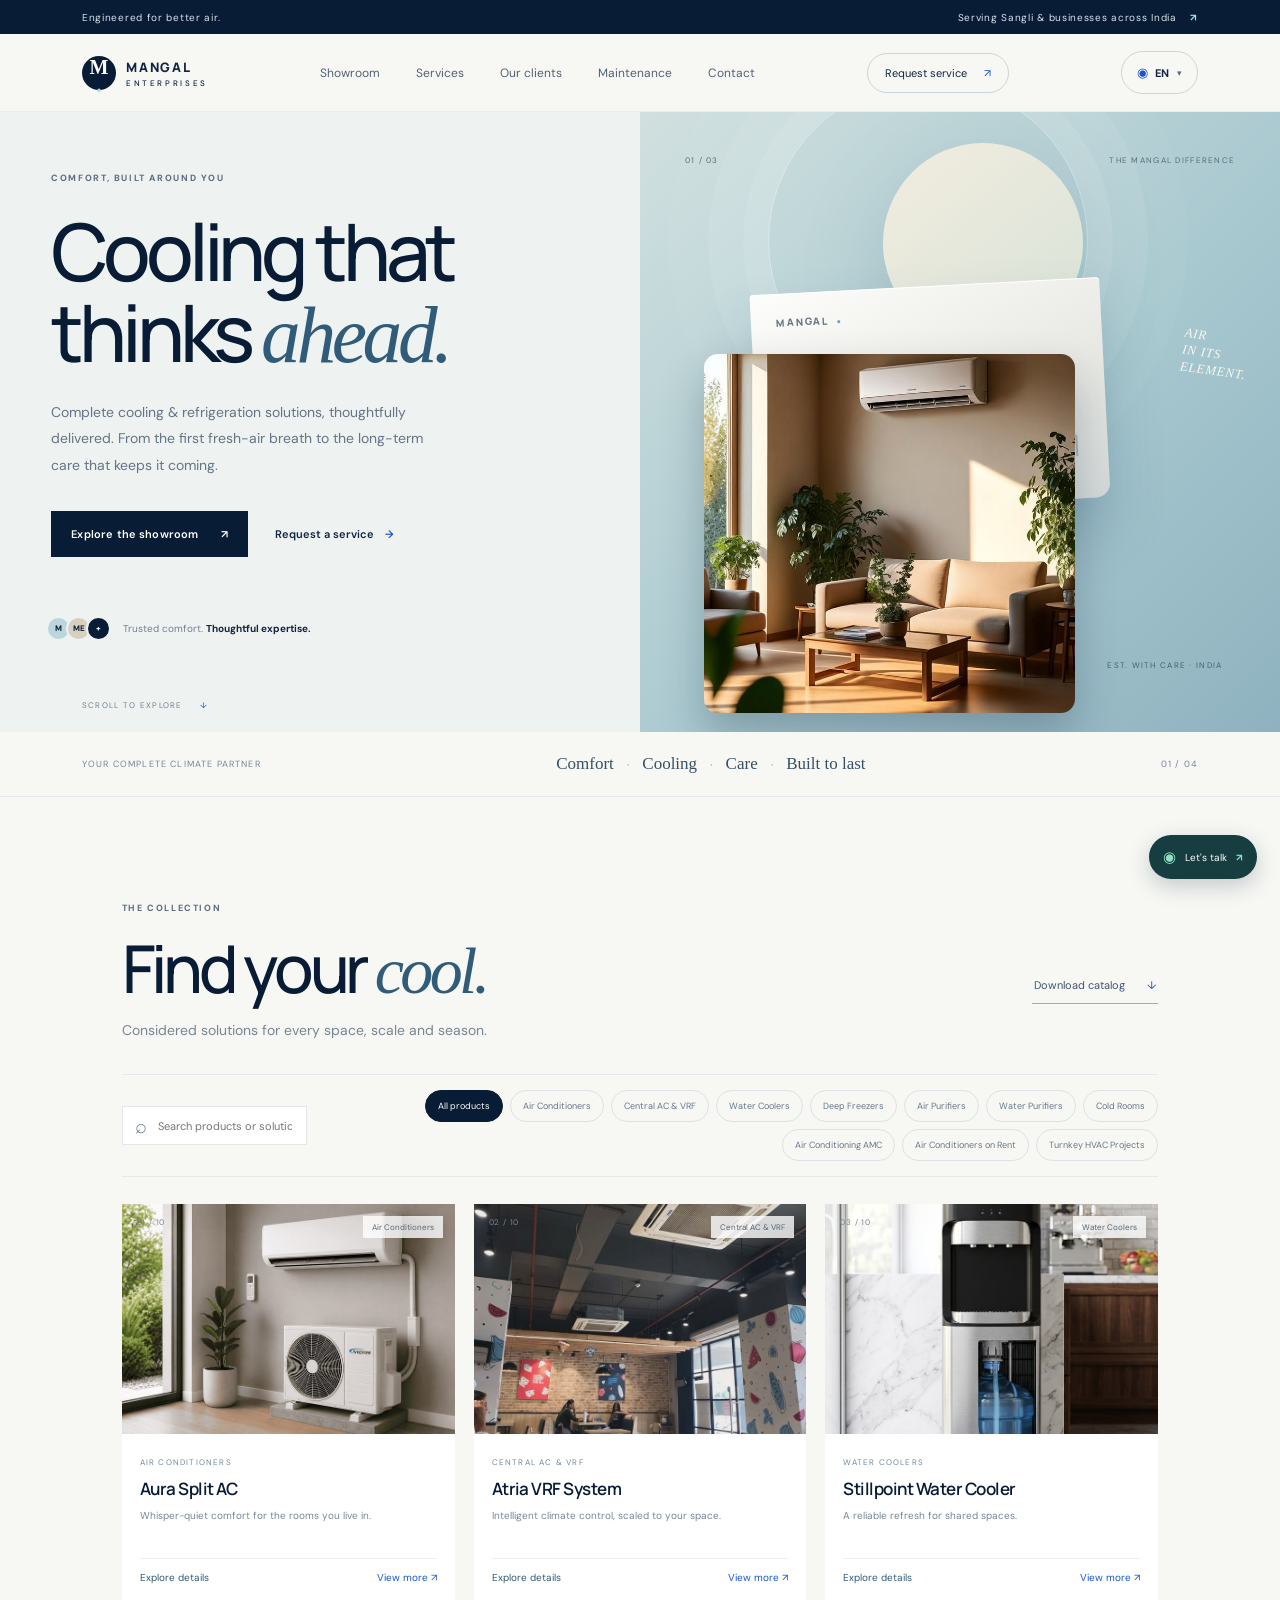
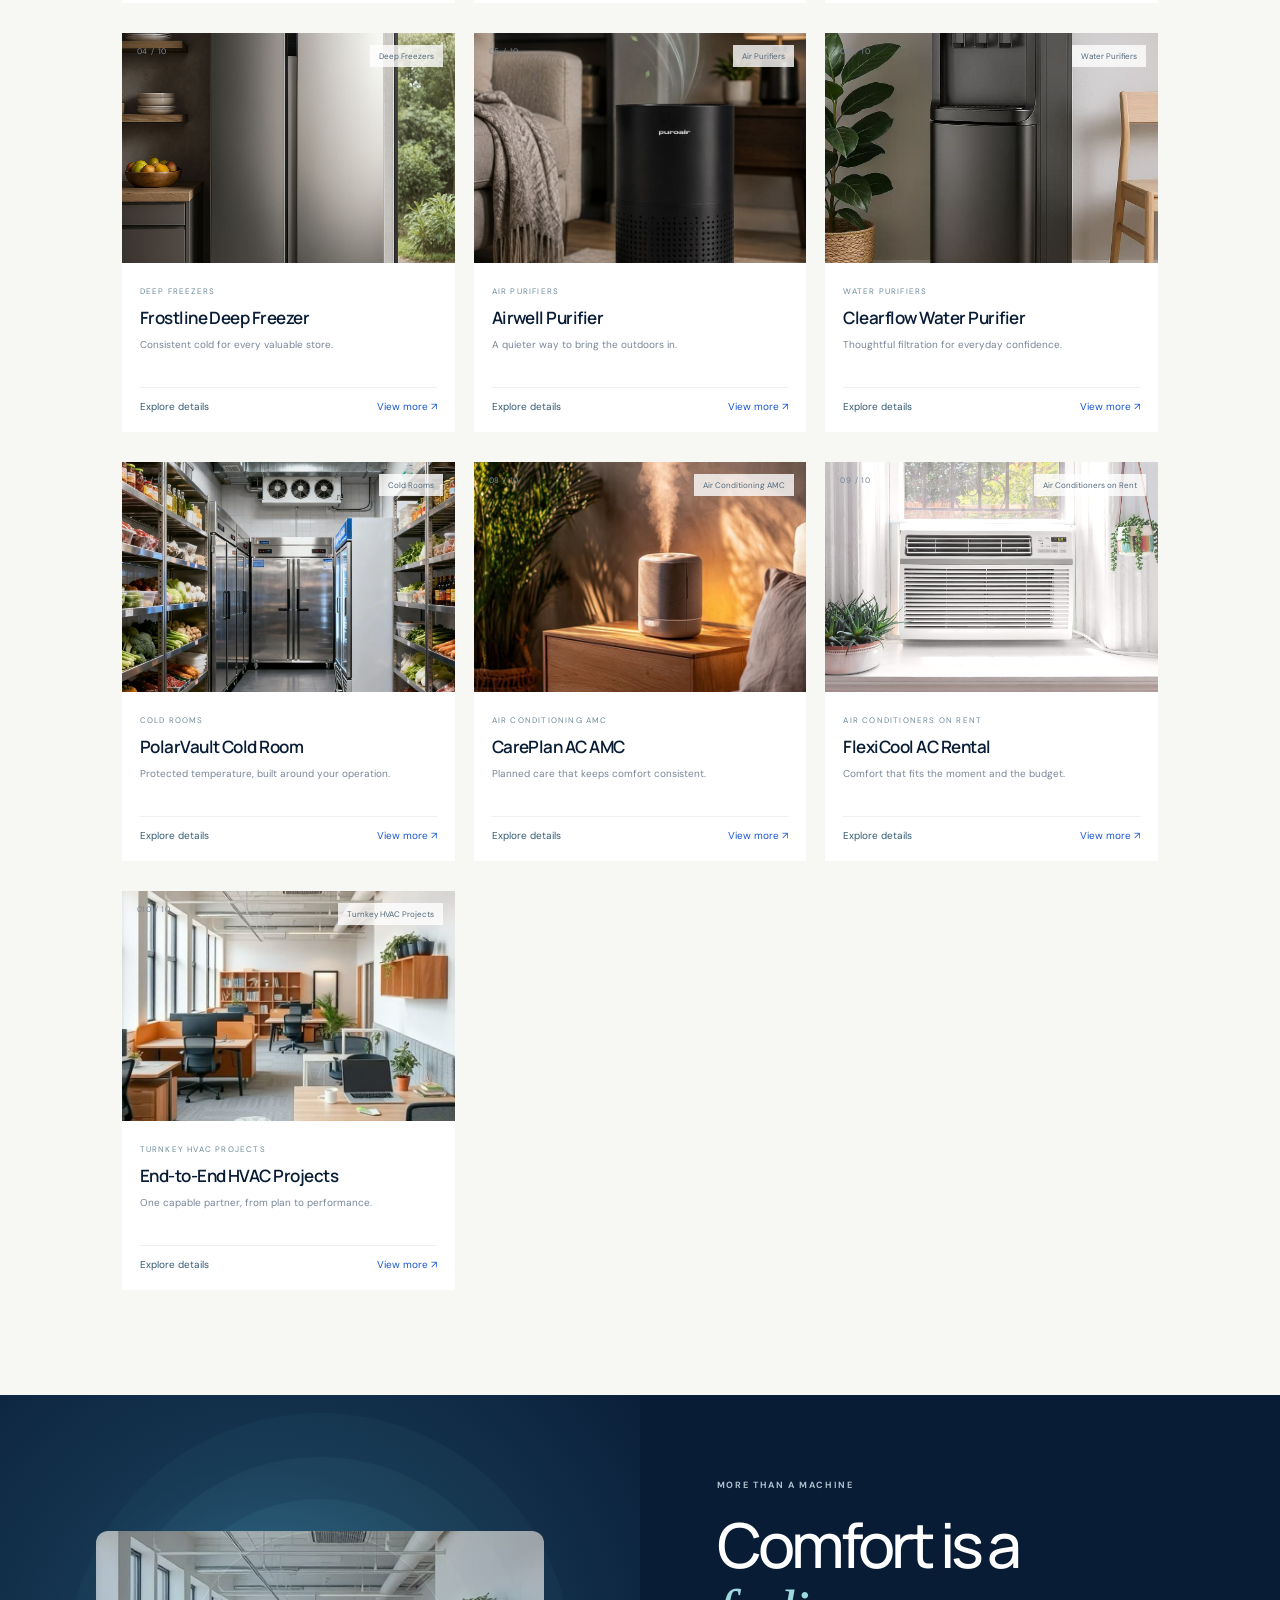
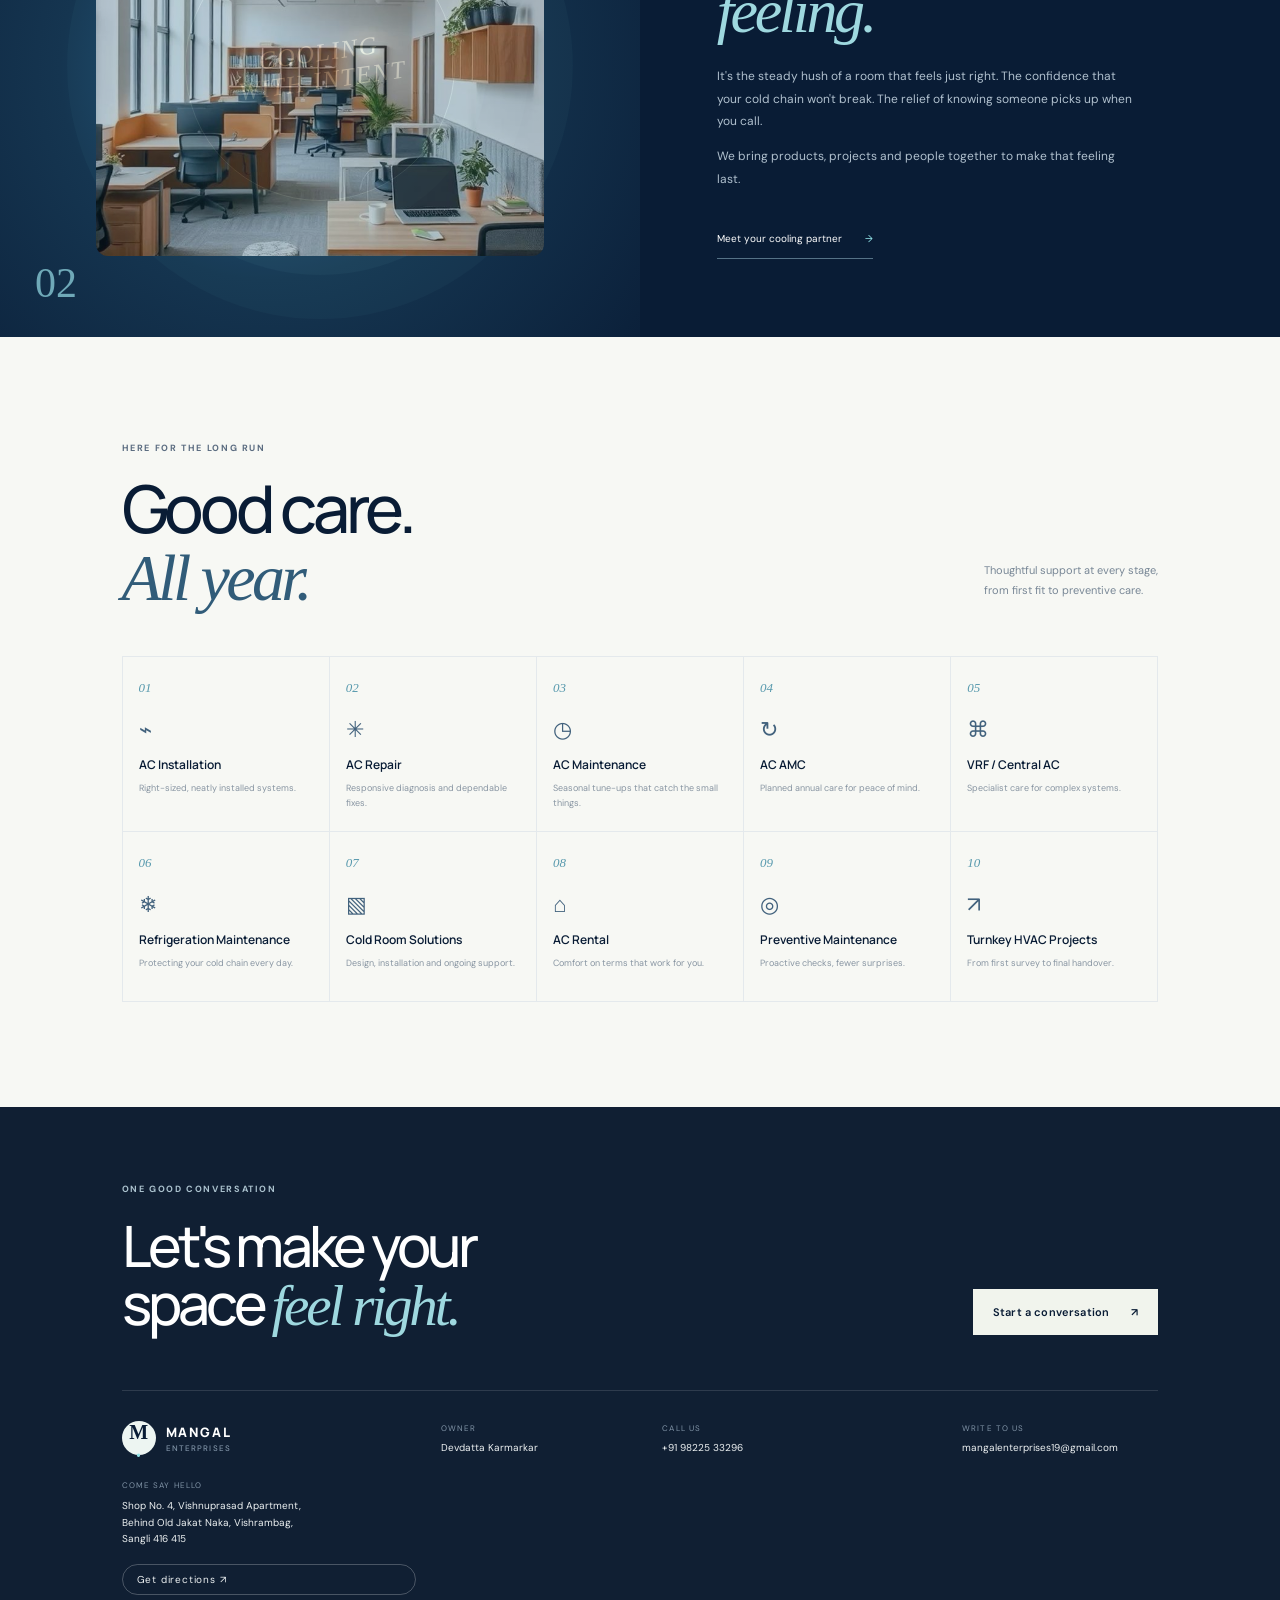
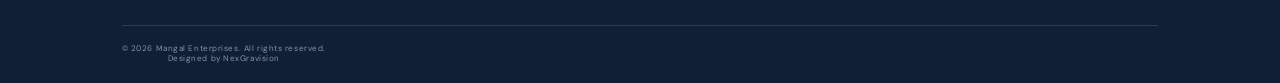
==== commit f2db12a0: "Fix mobile footer: use centered div structure, remove padding hack" ====
--- a/index.html
+++ b/index.html
@@ -16,7 +16,7 @@
 <section class="catalog section" id="catalog"><div class="section-head"><div><div class="eyebrow"> THE COLLECTION</div><h2>Find your <em>cool.</em></h2></div><a class="download-link" href="assets/mangal-enterprises-catalog.pdf" download>Download catalog <span>↓</span></a></div><p class="section-sub">Considered solutions for every space, scale and season.</p><div class="catalog-tools"><div class="searchbox"><span>⌕</span><input id="search" placeholder="Search products or solutions…" aria-label="Search products"></div><div class="filters" id="filters"></div></div><div class="product-grid" id="products"></div></section>
 <section class="manifesto"><div class="manifesto-art"><div class="manifesto-ring"></div><span>COOLING<br>WITH INTENT</span><b>02</b><img class="manifesto-photo" src="images/dc40385db6985132648f4f833fce5d20.jpg" alt="Mangal Enterprises HVAC installation" loading="lazy"></div><div class="manifesto-copy"><div class="eyebrow light"> MORE THAN A MACHINE</div><h2>Comfort is a<br><em>feeling.</em></h2><p>It's the steady hush of a room that feels just right. The confidence that your cold chain won't break. The relief of knowing someone picks up when you call.</p><p>We bring products, projects and people together to make that feeling last.</p><a class="light-link" href="#services">Meet your cooling partner <span>→</span></a></div></section>
 <section class="services section" id="services"><div class="section-head"><div><div class="eyebrow"> HERE FOR THE LONG RUN</div><h2>Good care.<br><em>All year.</em></h2></div><p class="head-aside">Thoughtful support at every stage,<br>from first fit to preventive care.</p></div><div class="service-grid" id="services-grid"></div></section>
-<section class="contact" id="contact"><div class="contact-top"><div><div class="eyebrow light"> ONE GOOD CONVERSATION</div><h2>Let's make your<br>space <em>feel right.</em></h2></div><a class="button cream" id="contact-whatsapp" href="#">Start a conversation <span>↗</span></a></div><div class="contact-bottom"><a class="brand light-brand" href="#home"><span class="brandmark">M<span>·</span></span><span class="brandname">MANGAL <small>ENTERPRISES</small></span></a><div><small>OWNER</small><span>Devdatta Karmarkar</span></div><div><small>CALL US</small><a href="tel:+919822533296">+91 98225 33296</a></div><div><small>WRITE TO US</small><a href="mailto:mangalenterprises19@gmail.com">mangalenterprises19@gmail.com</a></div><div class="contact-address"><small>COME SAY HELLO</small><span>Shop No. 4, Vishnuprasad Apartment,<br>Behind Old Jakat Naka, Vishrambag,<br>Sangli 416 415</span><a class="map-link" href="https://www.google.com/maps/search/?api=1&query=Vishnuprasad+Apartment+Behind+Old+Jakat+Naka+Vishrambag+Sangli+416415" target="_blank" rel="noopener">Get directions ↗</a></div></div><footer style="flex-direction:column;align-items:center;gap:6px;padding-bottom:20px"><span>© 2026 Mangal Enterprises. All rights reserved.</span><span>Designed by NexGravision</span></footer></section>
+<section class="contact" id="contact"><div class="contact-top"><div><div class="eyebrow light"> ONE GOOD CONVERSATION</div><h2>Let's make your<br>space <em>feel right.</em></h2></div><a class="button cream" id="contact-whatsapp" href="#">Start a conversation <span>↗</span></a></div><div class="contact-bottom"><a class="brand light-brand" href="#home"><span class="brandmark">M<span>·</span></span><span class="brandname">MANGAL <small>ENTERPRISES</small></span></a><div><small>OWNER</small><span>Devdatta Karmarkar</span></div><div><small>CALL US</small><a href="tel:+919822533296">+91 98225 33296</a></div><div><small>WRITE TO US</small><a href="mailto:mangalenterprises19@gmail.com">mangalenterprises19@gmail.com</a></div><div class="contact-address"><small>COME SAY HELLO</small><span>Shop No. 4, Vishnuprasad Apartment,<br>Behind Old Jakat Naka, Vishrambag,<br>Sangli 416 415</span><a class="map-link" href="https://www.google.com/maps/search/?api=1&query=Vishnuprasad+Apartment+Behind+Old+Jakat+Naka+Vishrambag+Sangli+416415" target="_blank" rel="noopener">Get directions ↗</a></div></div><footer><div style="text-align:center"><div>© 2026 Mangal Enterprises. All rights reserved.</div><div>Designed by NexGravision</div></div></footer></section>
 </main><a class="whatsapp-float" id="float-whatsapp" href="#" aria-label="Chat on WhatsApp"><span class="wa-icon">◉</span><span>Let's talk</span><b>↗</b></a>
 <dialog id="product-dialog"><button class="dialog-close" aria-label="Close">×</button><div id="dialog-content"></div></dialog>
 <dialog id="enquiry-dialog"><button class="dialog-close" aria-label="Close">×</button><div class="enquiry-wrap"><div class="eyebrow"> A GOOD PLACE TO START</div><h2>Tell us what<br>you <em>have in mind.</em></h2><p>We’ll help you find the right fit.</p><form id="enquiry-form"><input name="name" required placeholder="Your name"><input name="mobile" required type="tel" placeholder="Mobile number"><input name="email" type="email" placeholder="Email address"><input name="product" readonly><div class="form-row"><input name="quantity" type="number" min="1" value="1" aria-label="Quantity"><input name="location" required placeholder="Your location"></div><textarea name="message" rows="3" placeholder="Tell us a little more…"></textarea><button class="button primary" type="submit">Send enquiry <span>↗</span></button><div class="success enquiry-success" role="status" hidden><span class="success-icon">✓</span><strong>Thanks for reaching out.</strong><p>Your enquiry is ready. Send it to our team on WhatsApp to continue.</p><a class="button primary wa-send" target="_blank" rel="noopener">Continue on WhatsApp ↗</a></div></form></div></dialog>
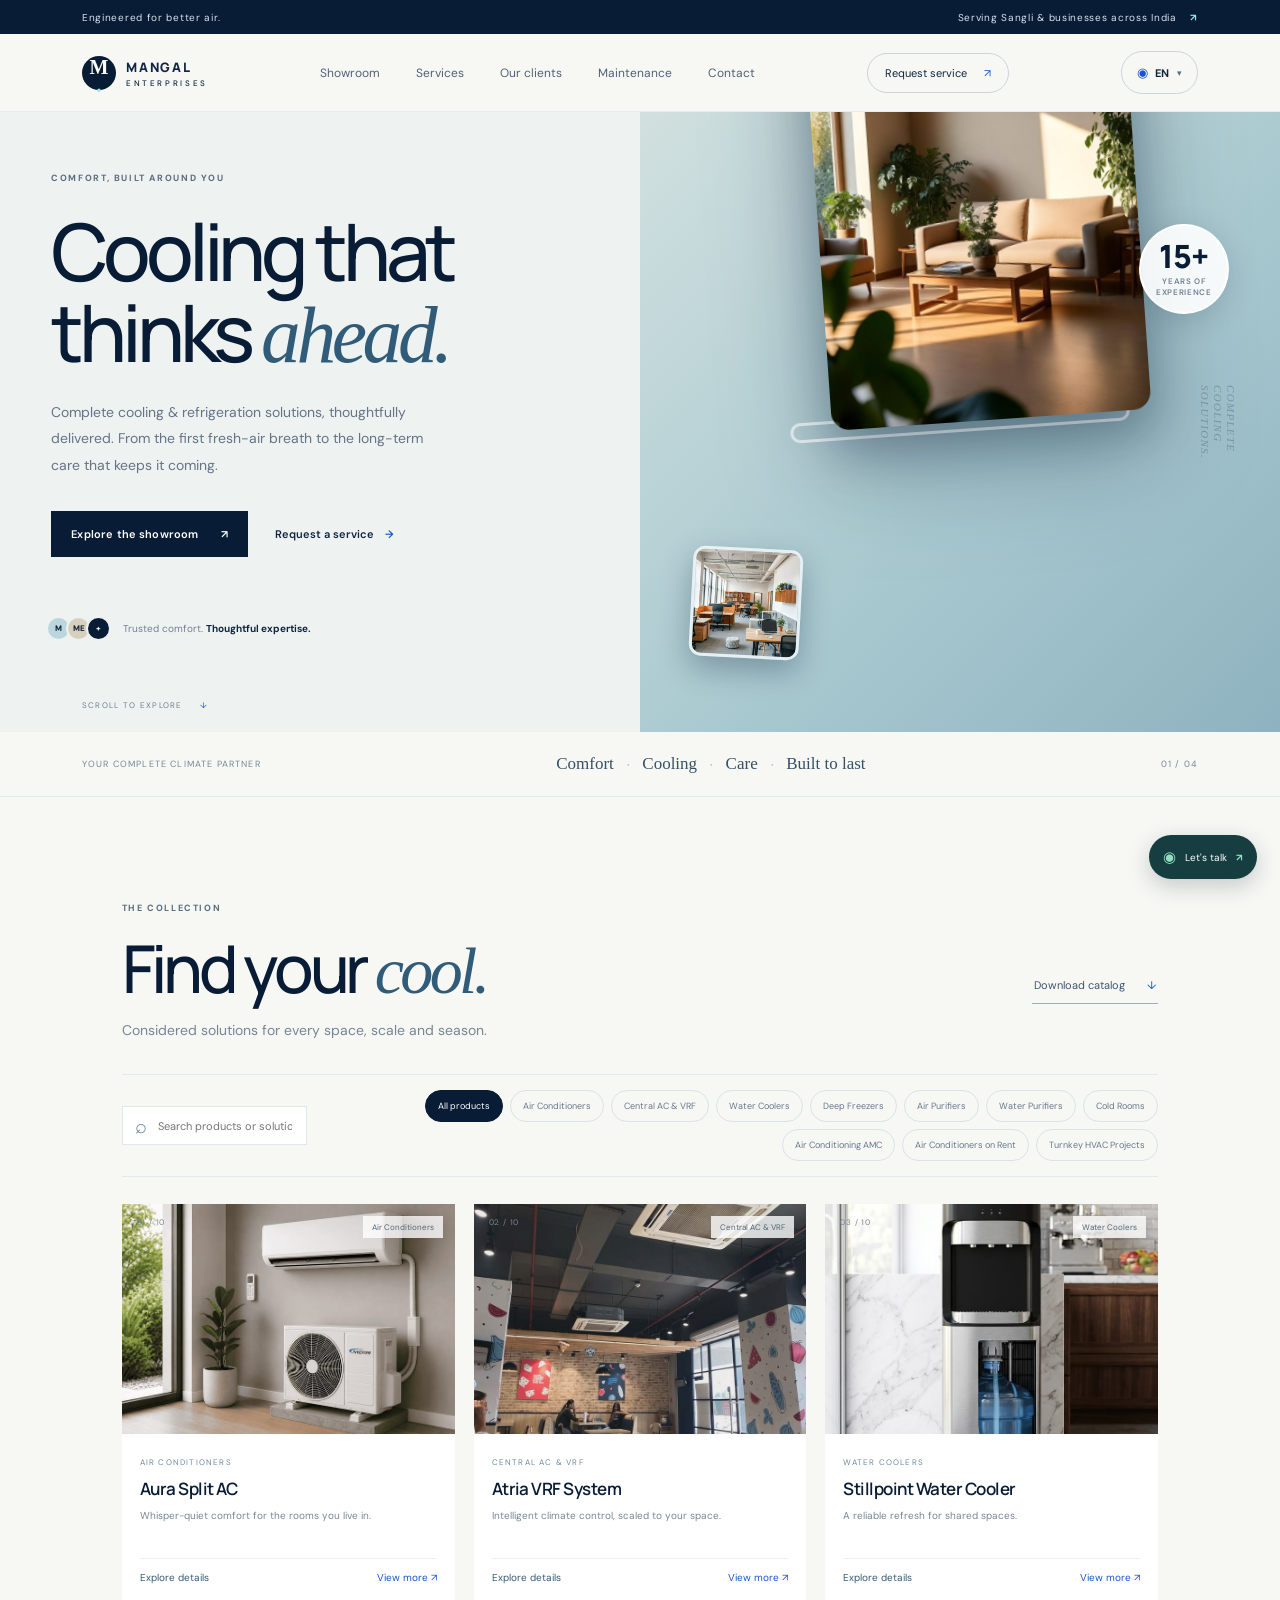
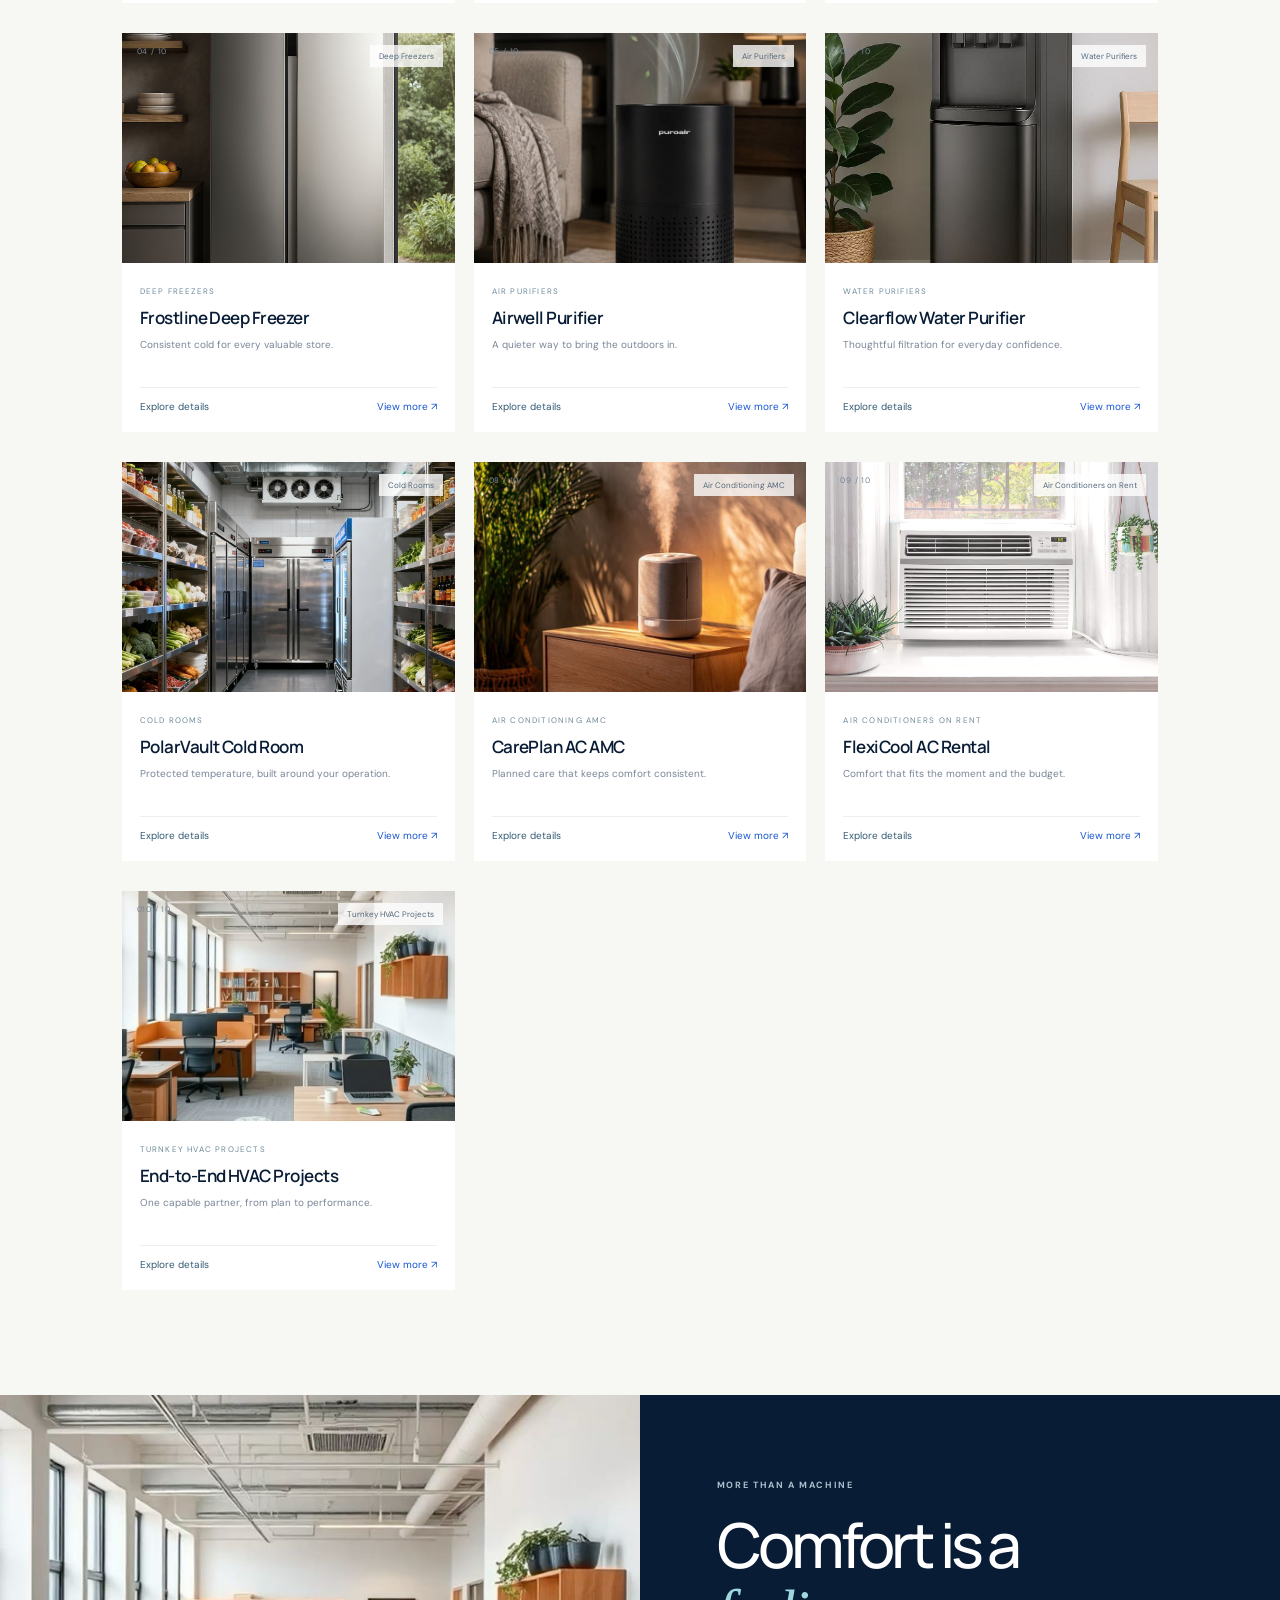
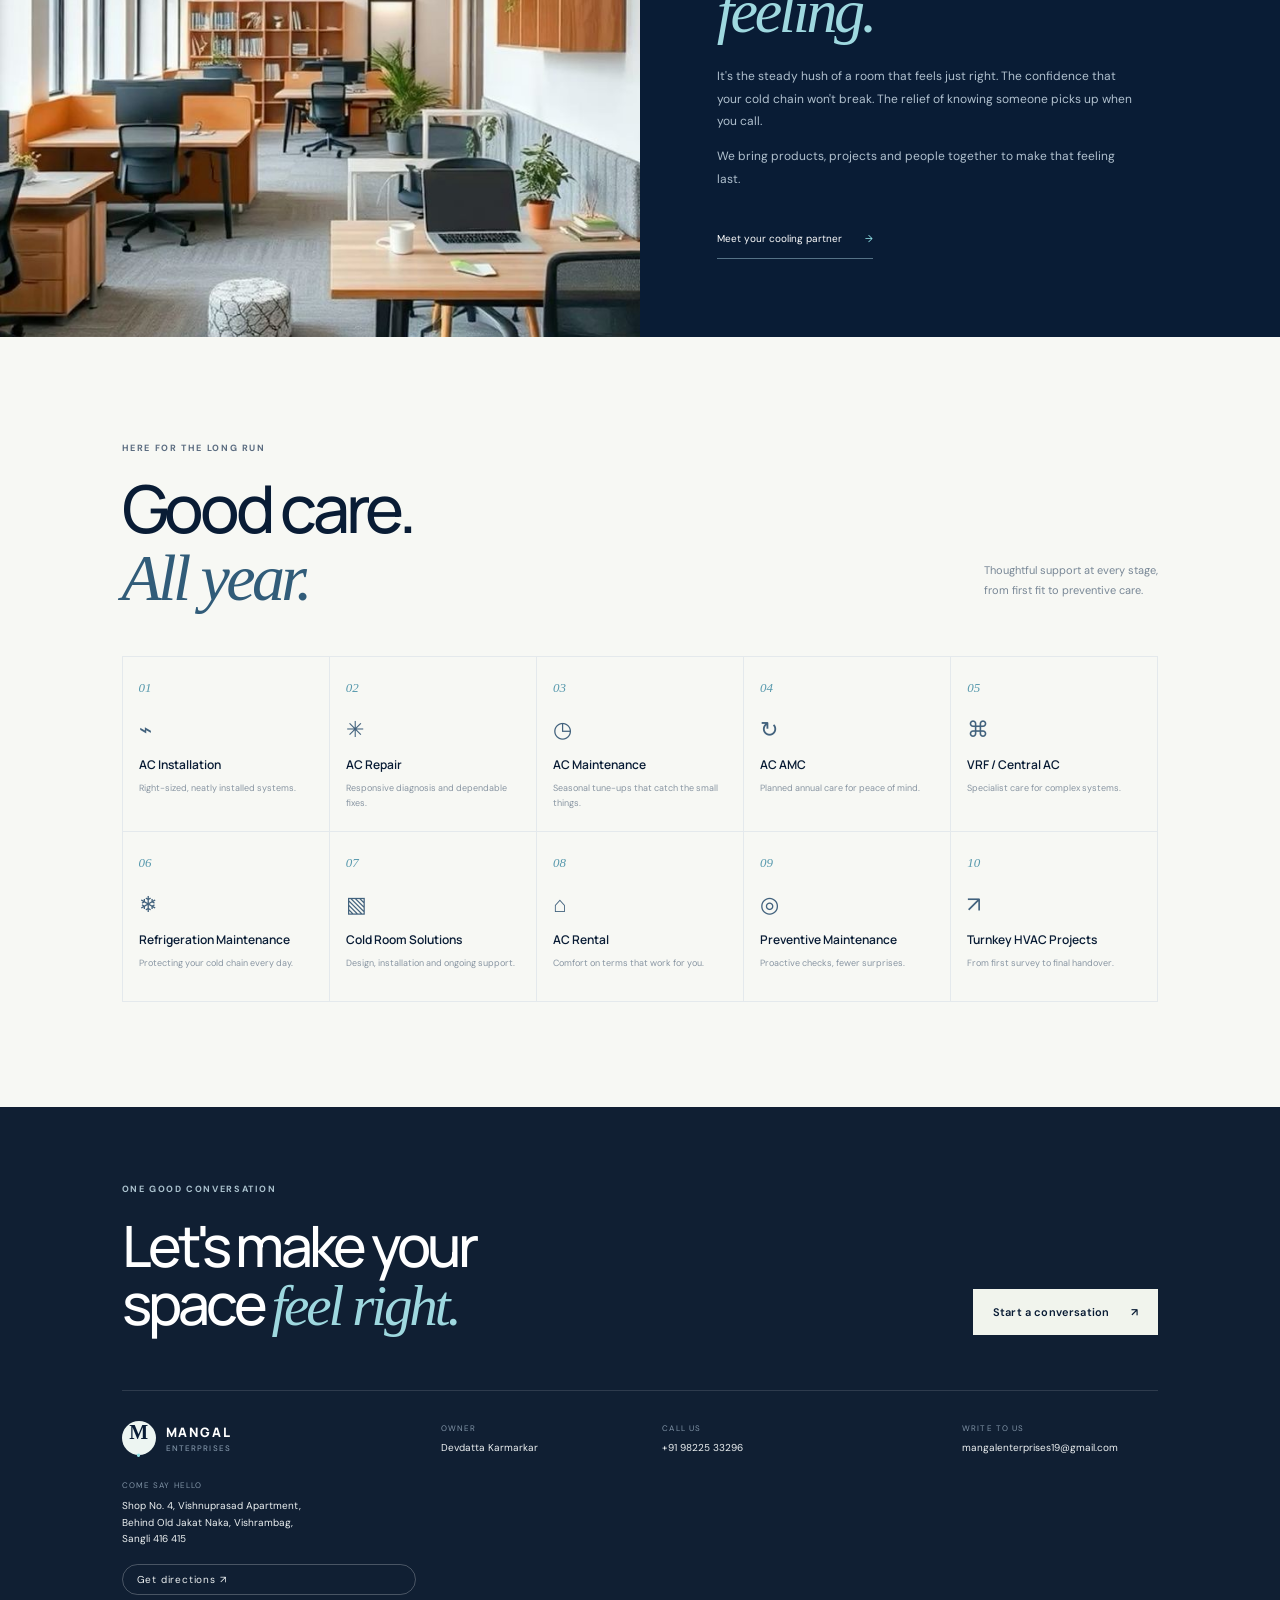
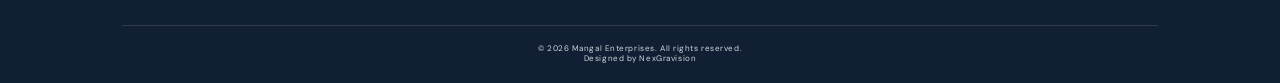
==== commit 631855be: "feat: redesign hero right side and clean up manifesto section - Redesign hero-art with tilted image " ====
--- a/index.html
+++ b/index.html
@@ -11,10 +11,10 @@
 <div class="topline"><span>Engineered for better air.</span><span>Serving Sangli & businesses across India <b>↗</b></span></div>
 <header class="nav"><a class="brand" href="#home"><span class="brandmark">M<span>·</span></span><span class="brandname">MANGAL <small>ENTERPRISES</small></span></a><button class="menu-toggle" aria-label="Open menu">☰</button><nav><a href="#catalog">Showroom</a><a href="#services">Services</a><a href="clients.html">Our clients</a><a href="maintenance.html">Maintenance</a><a href="#contact">Contact</a></nav><a class="nav-cta" href="maintenance.html">Request service <span>↗</span></a><div class="lang-wrap notranslate"><button class="lang-btn" id="lang-btn" aria-haspopup="true" aria-expanded="false" aria-label="Select language"><span class="lang-globe">◉</span><span id="lang-current">EN</span><span class="lang-caret">▾</span></button><div class="lang-menu" id="lang-menu" role="menu"><button data-lang="en" class="active" role="menuitem"><span>English</span><i>✓</i></button><button data-lang="mr" role="menuitem"><span>मराठी</span><i>✓</i></button><button data-lang="hi" role="menuitem"><span>हिन्दी</span><i>✓</i></button></div></div><div id="google_translate_element" class="notranslate" aria-hidden="true"></div></header>
 <main>
-<section class="hero" id="home"><div class="hero-copy"><div class="eyebrow"> COMFORT, BUILT AROUND YOU</div><h1>Cooling that<br>thinks <em>ahead.</em></h1><p class="hero-intro">Complete cooling & refrigeration solutions, thoughtfully delivered. From the first fresh-air breath to the long-term care that keeps it coming.</p><div class="hero-actions"><a class="button primary" href="#catalog">Explore the showroom <span>↗</span></a><a class="text-link" href="maintenance.html">Request a service <span>→</span></a></div><div class="hero-note"><span class="avatars"><i>M</i><i>ME</i><i>+</i></span><span>Trusted comfort. <b>Thoughtful expertise.</b></span></div></div><div class="hero-art"><div class="orb"></div><div class="hero-sun"></div><img class="hero-photo" src="images/326e2e2156673f6d4dacec8d44c38861.jpg" alt="Cool, comfortable living room served by Mangal Enterprises" loading="lazy"><div class="hero-caption"><span>01 / 03</span><span>THE MANGAL DIFFERENCE</span></div><div class="hero-machine"><div class="machine-label">MANGAL <span>●</span></div><div class="machine-slats"><i></i><i></i><i></i><i></i><i></i><i></i><i></i><i></i><i></i><i></i></div><div class="machine-status"><i></i> QUIET COMFORT, ON</div></div><span class="art-stamp">AIR<br>IN ITS<br>ELEMENT.</span><span class="art-index">EST. WITH CARE · INDIA</span></div><div class="hero-scroll">SCROLL TO EXPLORE <span>↓</span></div></section>
+<section class="hero" id="home"><div class="hero-copy"><div class="eyebrow"> COMFORT, BUILT AROUND YOU</div><h1>Cooling that<br>thinks <em>ahead.</em></h1><p class="hero-intro">Complete cooling & refrigeration solutions, thoughtfully delivered. From the first fresh-air breath to the long-term care that keeps it coming.</p><div class="hero-actions"><a class="button primary" href="#catalog">Explore the showroom <span>↗</span></a><a class="text-link" href="maintenance.html">Request a service <span>→</span></a></div><div class="hero-note"><span class="avatars"><i>M</i><i>ME</i><i>+</i></span><span>Trusted comfort. <b>Thoughtful expertise.</b></span></div></div><div class="hero-art"><div class="hero-frame"><img class="hero-photo" src="images/326e2e2156673f6d4dacec8d44c38861.jpg" alt="Cool, comfortable living room served by Mangal Enterprises" loading="lazy"><div class="hero-frame-border"></div></div><div class="hero-thumb"><img src="images/dc40385db6985132648f4f833fce5d20.jpg" alt="Mangal Enterprises HVAC installation" loading="lazy"></div><div class="hero-badge"><span class="hero-badge-num">15+</span><span class="hero-badge-label">Years of<br>Experience</span></div><span class="hero-side-text">COMPLETE<br>COOLING<br>SOLUTIONS.</span></div><div class="hero-scroll">SCROLL TO EXPLORE <span>↓</span></div></section>
 <section class="trust-strip"><span>YOUR COMPLETE CLIMATE PARTNER</span><div>Comfort <b>·</b> Cooling <b>·</b> Care <b>·</b> Built to last</div><span>01 / 04</span></section>
 <section class="catalog section" id="catalog"><div class="section-head"><div><div class="eyebrow"> THE COLLECTION</div><h2>Find your <em>cool.</em></h2></div><a class="download-link" href="assets/mangal-enterprises-catalog.pdf" download>Download catalog <span>↓</span></a></div><p class="section-sub">Considered solutions for every space, scale and season.</p><div class="catalog-tools"><div class="searchbox"><span>⌕</span><input id="search" placeholder="Search products or solutions…" aria-label="Search products"></div><div class="filters" id="filters"></div></div><div class="product-grid" id="products"></div></section>
-<section class="manifesto"><div class="manifesto-art"><div class="manifesto-ring"></div><span>COOLING<br>WITH INTENT</span><b>02</b><img class="manifesto-photo" src="images/dc40385db6985132648f4f833fce5d20.jpg" alt="Mangal Enterprises HVAC installation" loading="lazy"></div><div class="manifesto-copy"><div class="eyebrow light"> MORE THAN A MACHINE</div><h2>Comfort is a<br><em>feeling.</em></h2><p>It's the steady hush of a room that feels just right. The confidence that your cold chain won't break. The relief of knowing someone picks up when you call.</p><p>We bring products, projects and people together to make that feeling last.</p><a class="light-link" href="#services">Meet your cooling partner <span>→</span></a></div></section>
+<section class="manifesto"><div class="manifesto-art"><img class="manifesto-photo" src="images/dc40385db6985132648f4f833fce5d20.jpg" alt="Mangal Enterprises HVAC installation" loading="lazy"></div><div class="manifesto-copy"><div class="eyebrow light"> MORE THAN A MACHINE</div><h2>Comfort is a<br><em>feeling.</em></h2><p>It's the steady hush of a room that feels just right. The confidence that your cold chain won't break. The relief of knowing someone picks up when you call.</p><p>We bring products, projects and people together to make that feeling last.</p><a class="light-link" href="#services">Meet your cooling partner <span>→</span></a></div></section>
 <section class="services section" id="services"><div class="section-head"><div><div class="eyebrow"> HERE FOR THE LONG RUN</div><h2>Good care.<br><em>All year.</em></h2></div><p class="head-aside">Thoughtful support at every stage,<br>from first fit to preventive care.</p></div><div class="service-grid" id="services-grid"></div></section>
 <section class="contact" id="contact"><div class="contact-top"><div><div class="eyebrow light"> ONE GOOD CONVERSATION</div><h2>Let's make your<br>space <em>feel right.</em></h2></div><a class="button cream" id="contact-whatsapp" href="#">Start a conversation <span>↗</span></a></div><div class="contact-bottom"><a class="brand light-brand" href="#home"><span class="brandmark">M<span>·</span></span><span class="brandname">MANGAL <small>ENTERPRISES</small></span></a><div><small>OWNER</small><span>Devdatta Karmarkar</span></div><div><small>CALL US</small><a href="tel:+919822533296">+91 98225 33296</a></div><div><small>WRITE TO US</small><a href="mailto:mangalenterprises19@gmail.com">mangalenterprises19@gmail.com</a></div><div class="contact-address"><small>COME SAY HELLO</small><span>Shop No. 4, Vishnuprasad Apartment,<br>Behind Old Jakat Naka, Vishrambag,<br>Sangli 416 415</span><a class="map-link" href="https://www.google.com/maps/search/?api=1&query=Vishnuprasad+Apartment+Behind+Old+Jakat+Naka+Vishrambag+Sangli+416415" target="_blank" rel="noopener">Get directions ↗</a></div></div><footer><div style="text-align:center"><div>© 2026 Mangal Enterprises. All rights reserved.</div><div>Designed by NexGravision</div></div></footer></section>
 </main><a class="whatsapp-float" id="float-whatsapp" href="#" aria-label="Chat on WhatsApp"><span class="wa-icon">◉</span><span>Let's talk</span><b>↗</b></a>
--- a/styles.css
+++ b/styles.css
@@ -1,6 +1,6 @@
-:root{--navy:#091c35;--ink:#102541;--blue:#1755d1;--cyan:#91e3e7;--paper:#f7f8f4;--muted:#718095;--line:#e4e9ec;--white:#fff;--serif:Georgia,'Times New Roman',serif}*{box-sizing:border-box}html{scroll-behavior:smooth;scroll-padding-top:90px}body{margin:0;background:var(--paper);color:var(--ink);font-family:'DM Sans',sans-serif;font-size:14px;-webkit-font-smoothing:antialiased}a{color:inherit;text-decoration:none}button,input,select,textarea{font:inherit}.topline{height:34px;background:var(--navy);color:#d7e3ec;display:flex;justify-content:space-between;align-items:center;padding:0 6.4%;font-size:10px;letter-spacing:.07em}.topline b{color:var(--cyan);margin-left:10px}.nav{height:78px;padding:0 6.4%;display:flex;align-items:center;justify-content:space-between;background:var(--paper);position:sticky;top:0;z-index:5;border-bottom:1px solid #e7ebea}.brand{display:flex;align-items:center;gap:10px}.brandmark{width:34px;height:34px;background:var(--navy);color:white;border-radius:50%;display:grid;place-items:center;font:700 20px var(--serif);position:relative}.brandmark span{color:var(--cyan)}.brandname{font:800 13px Manrope,sans-serif;letter-spacing:.14em}.brandname small{display:block;font:500 8px 'DM Sans';letter-spacing:.33em;margin-top:2px}.nav nav{display:flex;gap:36px;color:#526176;font-size:12px}.nav nav a:hover,.nav nav a.active,.text-link:hover{color:var(--blue)}.nav-cta{font-size:11px;border:1px solid #cbd4da;border-radius:30px;padding:12px 17px}.nav-cta span{color:var(--blue);margin-left:14px}.menu-toggle{display:none}.hero{min-height:620px;display:grid;grid-template-columns:1fr 1fr;background:#eef2f1;position:relative;overflow:hidden}.hero-copy{padding:60px 4vw 60px 8%;position:relative;z-index:1}.eyebrow{font-size:9px;letter-spacing:.18em;color:#5b6c80;font-weight:700;display:flex;align-items:center}.hero h1,.section h2,.clients h2,.contact h2,.maintenance h2,.manifesto h2{font:500 clamp(48px,6.2vw,82px)/1.02 Manrope,sans-serif;letter-spacing:-.065em;margin:27px 0 23px;color:var(--navy)}h1 em,h2 em{font-family:var(--serif);font-weight:400;color:#315c79;letter-spacing:-.055em}.hero-intro{max-width:390px;color:#657486;font-size:14px;line-height:1.9}.hero-actions{display:flex;align-items:center;gap:27px;margin-top:32px}.button{display:inline-flex;align-items:center;justify-content:space-between;border:0;cursor:pointer;font-size:11px;font-weight:600;letter-spacing:.015em;padding:16px 20px;transition:.25s transform,.25s background}.button:hover{transform:translateY(-2px)}.button span{margin-left:22px}.primary{background:var(--navy);color:white}.primary:hover{background:#17417b}.text-link{font-size:11px;font-weight:600}.text-link span{color:var(--blue);margin-left:8px}.hero-note{display:flex;align-items:center;gap:12px;margin-top:59px;font-size:10px;color:#728095}.hero-note b{color:var(--ink)}.avatars{display:flex}.avatars i{width:25px;height:25px;border:2px solid #eef2f1;border-radius:50%;display:grid;place-items:center;background:#bbd6dc;color:var(--navy);font:700 8px 'DM Sans';font-style:normal;margin-left:-5px}.avatars i:nth-child(2){background:#d8d0bf}.avatars i:nth-child(3){background:var(--navy);color:white}.hero-art{background:linear-gradient(135deg,#d1e0df,#a9c9d0 55%,#8eb2bf);position:relative;overflow:hidden;min-height:600px}.orb{position:absolute;width:320px;height:320px;border:1px solid #ffffff6b;border-radius:50%;left:20%;top:-5%;box-shadow:0 0 0 25px #ffffff15,0 0 0 60px #ffffff12,0 0 0 100px #ffffff07}.hero-sun{position:absolute;width:200px;height:200px;border-radius:50%;background:linear-gradient(140deg,#f2eddf,#d8e2d8);top:5%;left:38%;box-shadow:0 30px 80px #68899b45}.hero-machine{position:absolute;z-index:1;width:min(65%,350px);height:220px;top:28%;left:18%;background:linear-gradient(155deg,#fdfdfb,#e8e9e4 60%,#d4d9d8);border-radius:4px 4px 14px 14px;box-shadow:0 34px 55px #315c793e,inset 0 1px white;transform:rotate(-3deg);padding:22px 25px}.machine-label{font:800 10px Manrope;letter-spacing:.18em;color:#667584}.machine-label span{color:#53a6bb;font-size:7px;margin-left:4px}.machine-slats{position:absolute;right:30px;bottom:42px;display:flex;gap:5px}.machine-slats i{display:block;width:2px;height:22px;background:#a9b2b1;border-radius:4px}.machine-status{position:absolute;bottom:16px;left:25px;font-size:7px;letter-spacing:.16em;color:#869091}.machine-status i{width:4px;height:4px;border-radius:50%;display:inline-block;background:#6baea5;margin-right:6px}.hero-caption{position:absolute;top:7%;left:7%;right:7%;display:flex;justify-content:space-between;color:#53707a;font-size:8px;letter-spacing:.16em}.art-stamp{position:absolute;right:5%;top:35%;font:italic 13px/1.3 var(--serif);letter-spacing:.06em;color:#f7f8ef;transform:rotate(8deg)}.art-index{position:absolute;bottom:10%;right:9%;font-size:8px;letter-spacing:.16em;color:#416470}.hero-scroll{position:absolute;bottom:22px;left:6.4%;font-size:8px;letter-spacing:.16em;color:#708092}.hero-scroll span{margin-left:14px;color:var(--blue)}.trust-strip{padding:22px 6.4%;display:flex;justify-content:space-between;align-items:center;border-bottom:1px solid var(--line);color:#778697;font-size:9px;letter-spacing:.13em}.trust-strip div{font:500 17px var(--serif);letter-spacing:0;color:#365066}.trust-strip b{color:#64a7b5;font:12px 'DM Sans';padding:0 9px}.section{padding:105px 9.5%}.section-head{display:flex;justify-content:space-between;align-items:end}.section h2,.clients h2,.contact h2,.maintenance h2{font-size:clamp(42px,5.2vw,66px);margin:21px 0 0}.download-link{border-bottom:1px solid #9daeba;padding:11px 2px;color:#405671;font-size:11px}.download-link span{margin-left:19px;color:var(--blue)}.section-sub{color:#778595;margin:17px 0 35px}.catalog-tools{display:flex;align-items:center;justify-content:space-between;gap:18px;border-top:1px solid var(--line);border-bottom:1px solid var(--line);padding:15px 0;margin-bottom:27px}.searchbox{height:39px;width:240px;border:1px solid #e2e7e8;background:white;display:flex;align-items:center;padding:0 12px;gap:9px}.searchbox span{font-size:20px;color:#66819a}.searchbox input{border:0;outline:0;min-width:0;font-size:11px;width:100%;background:transparent}.filters{display:flex;gap:7px;flex-wrap:wrap;justify-content:end}.filter{border:1px solid #dce2e5;background:transparent;padding:9px 12px;border-radius:22px;color:#68788a;font-size:9px;cursor:pointer;white-space:nowrap}.filter.active,.filter:hover{background:var(--navy);border-color:var(--navy);color:white}.product-grid{display:grid;grid-template-columns:repeat(3,1fr);gap:30px 19px}.product-card{background:#fff;transition:transform .25s,box-shadow .25s;cursor:pointer;min-width:0}.product-card:hover{transform:translateY(-5px);box-shadow:0 18px 36px #18344d14}.product-count{position:absolute;top:13px;left:15px;font-size:8px;color:#778697;letter-spacing:.1em}.product-tag{position:absolute;top:12px;right:12px;background:#ffffffc9;padding:6px 9px;font-size:8px;color:#52687a}.product-content{padding:17px 18px 19px}.product-category{font-size:8px;letter-spacing:.15em;color:#6d8a9b;text-transform:uppercase}.product-content h3{font:600 17px Manrope;margin:8px 0;color:var(--navy);letter-spacing:-.03em}.product-content p{font-size:10px;color:#798697;line-height:1.65;min-height:34px;margin:0}.product-foot{margin-top:16px;padding-top:12px;border-top:1px solid #edf0f0;display:flex;justify-content:space-between;font-size:10px;color:#345b75}.product-foot span:last-child{color:var(--blue)}.empty-state{grid-column:1/-1;text-align:center;padding:60px;color:#66788a}.manifesto{background:var(--navy);color:white;display:grid;grid-template-columns:1fr 1fr;min-height:475px}.manifesto-art{background:radial-gradient(circle at 42% 51%,#24628a,#153550 45%,#0b203a);position:relative;overflow:hidden;display:grid;place-items:center}.manifesto-ring{width:270px;height:270px;border-radius:50%;border:1px solid #a7dde27a;box-shadow:0 0 0 32px #91e3e70d,0 0 0 74px #91e3e70a,0 0 0 118px #91e3e707}.manifesto-art>span{position:absolute;font:italic 25px/1.1 var(--serif);color:#b9dce0;letter-spacing:.06em;transform:rotate(-8deg);text-align:center}.manifesto-art>b{position:absolute;bottom:30px;left:35px;font:400 42px var(--serif);color:#6fa9b8}.manifesto-copy{padding:84px 12% 78px}.eyebrow.light{color:#abc2ce}.eyebrow.light i{background:var(--cyan)}.manifesto h2{color:white;font-size:62px;margin:22px 0}.manifesto h2 em,.clients h2 em,.contact h2 em{color:#9ed8df}.manifesto-copy p{max-width:420px;color:#b0c0ce;font-size:12px;line-height:1.9}.light-link{display:inline-block;border-bottom:1px solid #557286;padding:13px 0;margin-top:16px;color:white;font-size:10px}.light-link span{color:var(--cyan);margin-left:20px}.services .section-head{align-items:end;margin-bottom:45px}.head-aside{font-size:11px;line-height:1.8;color:#788796}.service-grid{display:grid;grid-template-columns:repeat(5,1fr);border-top:1px solid var(--line);border-left:1px solid var(--line)}.service-card{min-height:170px;padding:21px 16px;border-right:1px solid var(--line);border-bottom:1px solid var(--line);transition:background .25s}.service-card:hover{background:white}.service-num{font:italic 13px var(--serif);color:#5799ad}.service-icon{display:block;font-size:22px;margin:19px 0 12px;color:#42627d}.service-card h3{font:600 12px Manrope;margin:0;color:var(--navy)}.service-card p{font-size:9px;line-height:1.6;color:#8895a2;margin:8px 0 0}.clients{background:#112944;color:white;padding:83px 9.5% 25px;overflow:hidden}.clients-head{display:flex;justify-content:space-between;align-items:end}.clients h2{color:white;font-size:54px;margin:21px 0 0}.clients-head>p{max-width:290px;color:#b2c0cf;font-size:11px;line-height:1.8}.marquee{margin:51px -11% 0;overflow:hidden;border-top:1px solid #ffffff1a;border-bottom:1px solid #ffffff1a}.marquee-track{width:max-content;display:flex;animation:marquee 36s linear infinite}.marquee:hover .marquee-track{animation-play-state:paused}@keyframes marquee{to{transform:translateX(-50%)}}.client-card{width:205px;height:115px;border-right:1px solid #ffffff1a;display:flex;align-items:center;justify-content:center;flex-direction:column;gap:10px;color:white}.client-logo{width:118px;height:45px;display:grid;place-items:center}.client-logo img{max-height:45px;max-width:118px;object-fit:contain}.client-logo b{font:700 13px Manrope;letter-spacing:.1em;color:#cadde6}.client-card>span{font-size:8px;letter-spacing:.08em;color:#b7c5d0}.clients-foot{display:flex;justify-content:space-between;padding-top:20px;color:#8194a7;font-size:8px;letter-spacing:.1em}.clients-foot b{color:var(--cyan);margin-left:7px}.maintenance{display:grid;grid-template-columns:.85fr 1.15fr;gap:9%;align-items:start;padding-top:112px;padding-bottom:112px}.maintenance-copy{position:sticky;top:120px}.maintenance h2{font-size:60px}.maintenance-copy>p{max-width:335px;font-size:12px;line-height:1.8;color:#798697;margin:22px 0 34px}.service-promise{display:flex;gap:14px;padding:16px 0;border-top:1px solid var(--line);max-width:360px}.service-promise>b{font:italic 13px var(--serif);color:#4f8fa3}.service-promise span{display:grid;gap:5px}.service-promise strong{font-size:10px}.service-promise small{font-size:9px;color:#8793a0}.form-card{background:white;padding:34px 37px;box-shadow:0 12px 42px #1129440b;position:relative}.form-heading{display:flex;align-items:center;justify-content:space-between;border-bottom:1px solid var(--line);padding-bottom:17px;margin-bottom:21px}.form-heading h3{font:600 21px Manrope;margin:0}.form-heading>span{font-size:8px;letter-spacing:.14em;color:#91a0ab}.form-grid{display:grid;grid-template-columns:1fr 1fr;gap:15px 13px}.form-grid>label,.form-row label{font-size:9px;color:#657587;display:grid;gap:7px}.form-grid input,.form-grid select,.form-grid textarea,.enquiry-wrap input,.enquiry-wrap textarea{width:100%;border:1px solid #e1e6e8;background:#fbfcfb;padding:11px 10px;outline:0;font-size:10px;color:#24374c;border-radius:0}.form-grid input:focus,.form-grid select:focus,.form-grid textarea:focus,.enquiry-wrap input:focus,.enquiry-wrap textarea:focus{border-color:#76a9b7}.form-grid>label:nth-last-child(1),.form-grid>label:nth-last-child(2){grid-column:1/-1}.form-grid .form-row{grid-column:1/-1;display:grid;grid-template-columns:1fr 1fr;gap:13px}.form-grid textarea{resize:vertical}.optional{font-size:7px;color:#9aa7af;margin-left:6px;letter-spacing:.1em}.submit{width:100%;margin-top:20px}.form-privacy{font-size:8px;color:#9aa5ad;text-align:center}.success{background:#eff7f3;border:1px solid #d4e9dc;padding:18px;margin-top:17px;color:#254838}.success-icon{width:24px;height:24px;border-radius:50%;background:#d2e9dc;display:inline-grid;place-items:center;margin-right:9px}.success strong{font:600 14px Manrope}.success p{font-size:10px;line-height:1.6}.success[hidden]{display:none}.success .text-link{border:0;background:none;color:#1b6447;cursor:pointer;padding:6px 0}.contact{background:#101f33;color:white;padding:76px 9.5% 20px}.contact-top{display:flex;align-items:end;justify-content:space-between;padding-bottom:55px;border-bottom:1px solid #ffffff20}.contact h2{color:white;font-size:57px;margin:21px 0 0}.button.cream{background:#f1f4ed;color:var(--navy)}.button.cream:hover{background:white}.contact-bottom{display:grid;grid-template-columns:1.5fr 1fr 1.4fr 1fr;gap:25px;align-items:center;padding:30px 0}.light-brand .brandmark{background:#edf5f2;color:var(--navy)}.light-brand .brandname{color:white}.contact-bottom>div{display:grid;gap:8px}.contact-bottom small{font-size:8px;color:#8194a7;letter-spacing:.14em}.contact-bottom>div>a,.contact-bottom>div>span{font-size:10px;color:#eef2f3}footer{border-top:1px solid #ffffff20;padding-top:17px;display:flex;justify-content:space-between;font-size:8px;letter-spacing:.07em;color:#8394a7}footer b{color:var(--cyan)}footer a{color:#c0ccd3}.whatsapp-float{position:fixed;z-index:8;bottom:21px;right:23px;background:#163d40;color:white;border-radius:30px;padding:12px 14px;display:flex;align-items:center;gap:9px;font-size:10px;box-shadow:0 7px 22px #091c3536}.whatsapp-float:hover{background:#1f6058}.wa-icon{font-size:15px;color:#90e0c0}.whatsapp-float b{color:#90e0c0}.dialog-close{position:absolute;right:15px;top:11px;border:0;background:transparent;font-size:28px;color:#5a6c7c;cursor:pointer;z-index:2}dialog{border:0;padding:0;max-width:min(850px,94vw);width:850px;height:auto;max-height:90vh;overflow:auto;box-shadow:0 20px 80px #091c3544}dialog::backdrop{background:#071a33b8;backdrop-filter:blur(4px)}.detail-layout{display:grid;grid-template-columns:1fr 1fr;min-height:480px}.detail-image{background:#edf2f0;display:grid;place-items:center;padding:35px}.detail-image img{width:100%!important;height:390px!important;object-fit:cover;border-radius:12px}.detail-copy{padding:48px 38px}.detail-copy h2,.enquiry-wrap h2{font:600 35px Manrope;letter-spacing:-.05em;color:var(--navy);margin:12px 0}.detail-copy>p,.enquiry-wrap>p{font-size:11px;line-height:1.8;color:#738193}.detail-copy h4{font:600 10px Manrope;letter-spacing:.1em;text-transform:uppercase;color:#7990a0;margin:23px 0 9px}.detail-copy ul{padding-left:16px;margin:0;color:#4a5b6d;font-size:10px;line-height:2}.specs{display:grid;grid-template-columns:1fr 1fr;gap:8px}.specs span{font-size:9px;padding:10px;background:#f4f7f6;color:#69798a}.detail-actions{display:flex;gap:10px;margin-top:24px}.detail-actions .button{font-size:9px;padding:13px}.outline-button{border:1px solid #d1dade;background:white;color:#28445d}.enquiry-wrap{padding:40px 45px}.enquiry-wrap h2{font-size:38px}.enquiry-wrap>p{margin-bottom:22px}.enquiry-wrap form{display:grid;gap:11px}.enquiry-wrap .form-row{display:grid;grid-template-columns:100px 1fr;gap:11px}.enquiry-wrap textarea{resize:vertical}.enquiry-wrap .button{width:100%}.wa-send{justify-content:center}.wa-send[hidden]{display:none}
+:root{--navy:#091c35;--ink:#102541;--blue:#1755d1;--cyan:#91e3e7;--paper:#f7f8f4;--muted:#718095;--line:#e4e9ec;--white:#fff;--serif:Georgia,'Times New Roman',serif}*{box-sizing:border-box}html{scroll-behavior:smooth;scroll-padding-top:90px}body{margin:0;background:var(--paper);color:var(--ink);font-family:'DM Sans',sans-serif;font-size:14px;-webkit-font-smoothing:antialiased}a{color:inherit;text-decoration:none}button,input,select,textarea{font:inherit}.topline{height:34px;background:var(--navy);color:#d7e3ec;display:flex;justify-content:space-between;align-items:center;padding:0 6.4%;font-size:10px;letter-spacing:.07em}.topline b{color:var(--cyan);margin-left:10px}.nav{height:78px;padding:0 6.4%;display:flex;align-items:center;justify-content:space-between;background:var(--paper);position:sticky;top:0;z-index:5;border-bottom:1px solid #e7ebea}.brand{display:flex;align-items:center;gap:10px}.brandmark{width:34px;height:34px;background:var(--navy);color:white;border-radius:50%;display:grid;place-items:center;font:700 20px var(--serif);position:relative}.brandmark span{color:var(--cyan)}.brandname{font:800 13px Manrope,sans-serif;letter-spacing:.14em}.brandname small{display:block;font:500 8px 'DM Sans';letter-spacing:.33em;margin-top:2px}.nav nav{display:flex;gap:36px;color:#526176;font-size:12px}.nav nav a:hover,.nav nav a.active,.text-link:hover{color:var(--blue)}.nav-cta{font-size:11px;border:1px solid #cbd4da;border-radius:30px;padding:12px 17px}.nav-cta span{color:var(--blue);margin-left:14px}.menu-toggle{display:none}.hero{min-height:620px;display:grid;grid-template-columns:1fr 1fr;background:#eef2f1;position:relative;overflow:hidden}.hero-copy{padding:60px 4vw 60px 8%;position:relative;z-index:1}.eyebrow{font-size:9px;letter-spacing:.18em;color:#5b6c80;font-weight:700;display:flex;align-items:center}.hero h1,.section h2,.clients h2,.contact h2,.maintenance h2,.manifesto h2{font:500 clamp(48px,6.2vw,82px)/1.02 Manrope,sans-serif;letter-spacing:-.065em;margin:27px 0 23px;color:var(--navy)}h1 em,h2 em{font-family:var(--serif);font-weight:400;color:#315c79;letter-spacing:-.055em}.hero-intro{max-width:390px;color:#657486;font-size:14px;line-height:1.9}.hero-actions{display:flex;align-items:center;gap:27px;margin-top:32px}.button{display:inline-flex;align-items:center;justify-content:space-between;border:0;cursor:pointer;font-size:11px;font-weight:600;letter-spacing:.015em;padding:16px 20px;transition:.25s transform,.25s background}.button:hover{transform:translateY(-2px)}.button span{margin-left:22px}.primary{background:var(--navy);color:white}.primary:hover{background:#17417b}.text-link{font-size:11px;font-weight:600}.text-link span{color:var(--blue);margin-left:8px}.hero-note{display:flex;align-items:center;gap:12px;margin-top:59px;font-size:10px;color:#728095}.hero-note b{color:var(--ink)}.avatars{display:flex}.avatars i{width:25px;height:25px;border:2px solid #eef2f1;border-radius:50%;display:grid;place-items:center;background:#bbd6dc;color:var(--navy);font:700 8px 'DM Sans';font-style:normal;margin-left:-5px}.avatars i:nth-child(2){background:#d8d0bf}.avatars i:nth-child(3){background:var(--navy);color:white}.hero-art{background:linear-gradient(135deg,#d1e0df,#a9c9d0 55%,#8eb2bf);position:relative;overflow:hidden;min-height:600px;display:flex;align-items:center;justify-content:center}.orb{position:absolute;width:320px;height:320px;border:1px solid #ffffff6b;border-radius:50%;left:20%;top:-5%;box-shadow:0 0 0 25px #ffffff15,0 0 0 60px #ffffff12,0 0 0 100px #ffffff07}.hero-sun{position:absolute;width:200px;height:200px;border-radius:50%;background:linear-gradient(140deg,#f2eddf,#d8e2d8);top:5%;left:38%;box-shadow:0 30px 80px #68899b45}.hero-machine{position:absolute;z-index:1;width:min(65%,350px);height:220px;top:28%;left:18%;background:linear-gradient(155deg,#fdfdfb,#e8e9e4 60%,#d4d9d8);border-radius:4px 4px 14px 14px;box-shadow:0 34px 55px #315c793e,inset 0 1px white;transform:rotate(-3deg);padding:22px 25px}.machine-label{font:800 10px Manrope;letter-spacing:.18em;color:#667584}.machine-label span{color:#53a6bb;font-size:7px;margin-left:4px}.machine-slats{position:absolute;right:30px;bottom:42px;display:flex;gap:5px}.machine-slats i{display:block;width:2px;height:22px;background:#a9b2b1;border-radius:4px}.machine-status{position:absolute;bottom:16px;left:25px;font-size:7px;letter-spacing:.16em;color:#869091}.machine-status i{width:4px;height:4px;border-radius:50%;display:inline-block;background:#6baea5;margin-right:6px}.hero-caption{position:absolute;top:7%;left:7%;right:7%;display:flex;justify-content:space-between;color:#53707a;font-size:8px;letter-spacing:.16em}.art-stamp{position:absolute;right:5%;top:35%;font:italic 13px/1.3 var(--serif);letter-spacing:.06em;color:#f7f8ef;transform:rotate(8deg)}.art-index{position:absolute;bottom:10%;right:9%;font-size:8px;letter-spacing:.16em;color:#416470}.hero-scroll{position:absolute;bottom:22px;left:6.4%;font-size:8px;letter-spacing:.16em;color:#708092}.hero-scroll span{margin-left:14px;color:var(--blue)}.trust-strip{padding:22px 6.4%;display:flex;justify-content:space-between;align-items:center;border-bottom:1px solid var(--line);color:#778697;font-size:9px;letter-spacing:.13em}.trust-strip div{font:500 17px var(--serif);letter-spacing:0;color:#365066}.trust-strip b{color:#64a7b5;font:12px 'DM Sans';padding:0 9px}.section{padding:105px 9.5%}.section-head{display:flex;justify-content:space-between;align-items:end}.section h2,.clients h2,.contact h2,.maintenance h2{font-size:clamp(42px,5.2vw,66px);margin:21px 0 0}.download-link{border-bottom:1px solid #9daeba;padding:11px 2px;color:#405671;font-size:11px}.download-link span{margin-left:19px;color:var(--blue)}.section-sub{color:#778595;margin:17px 0 35px}.catalog-tools{display:flex;align-items:center;justify-content:space-between;gap:18px;border-top:1px solid var(--line);border-bottom:1px solid var(--line);padding:15px 0;margin-bottom:27px}.searchbox{height:39px;width:240px;border:1px solid #e2e7e8;background:white;display:flex;align-items:center;padding:0 12px;gap:9px}.searchbox span{font-size:20px;color:#66819a}.searchbox input{border:0;outline:0;min-width:0;font-size:11px;width:100%;background:transparent}.filters{display:flex;gap:7px;flex-wrap:wrap;justify-content:end}.filter{border:1px solid #dce2e5;background:transparent;padding:9px 12px;border-radius:22px;color:#68788a;font-size:9px;cursor:pointer;white-space:nowrap}.filter.active,.filter:hover{background:var(--navy);border-color:var(--navy);color:white}.product-grid{display:grid;grid-template-columns:repeat(3,1fr);gap:30px 19px}.product-card{background:#fff;transition:transform .25s,box-shadow .25s;cursor:pointer;min-width:0}.product-card:hover{transform:translateY(-5px);box-shadow:0 18px 36px #18344d14}.product-count{position:absolute;top:13px;left:15px;font-size:8px;color:#778697;letter-spacing:.1em}.product-tag{position:absolute;top:12px;right:12px;background:#ffffffc9;padding:6px 9px;font-size:8px;color:#52687a}.product-content{padding:17px 18px 19px}.product-category{font-size:8px;letter-spacing:.15em;color:#6d8a9b;text-transform:uppercase}.product-content h3{font:600 17px Manrope;margin:8px 0;color:var(--navy);letter-spacing:-.03em}.product-content p{font-size:10px;color:#798697;line-height:1.65;min-height:34px;margin:0}.product-foot{margin-top:16px;padding-top:12px;border-top:1px solid #edf0f0;display:flex;justify-content:space-between;font-size:10px;color:#345b75}.product-foot span:last-child{color:var(--blue)}.empty-state{grid-column:1/-1;text-align:center;padding:60px;color:#66788a}.manifesto{background:var(--navy);color:white;display:grid;grid-template-columns:1fr 1fr;min-height:475px}.manifesto-art{background:var(--navy);position:relative;overflow:hidden;display:grid;place-items:center}.manifesto-ring{width:270px;height:270px;border-radius:50%;border:1px solid #a7dde27a;box-shadow:0 0 0 32px #91e3e70d,0 0 0 74px #91e3e70a,0 0 0 118px #91e3e707}.manifesto-art>span{position:absolute;font:italic 25px/1.1 var(--serif);color:#b9dce0;letter-spacing:.06em;transform:rotate(-8deg);text-align:center}.manifesto-art>b{position:absolute;bottom:30px;left:35px;font:400 42px var(--serif);color:#6fa9b8}.manifesto-copy{padding:84px 12% 78px}.eyebrow.light{color:#abc2ce}.eyebrow.light i{background:var(--cyan)}.manifesto h2{color:white;font-size:62px;margin:22px 0}.manifesto h2 em,.clients h2 em,.contact h2 em{color:#9ed8df}.manifesto-copy p{max-width:420px;color:#b0c0ce;font-size:12px;line-height:1.9}.light-link{display:inline-block;border-bottom:1px solid #557286;padding:13px 0;margin-top:16px;color:white;font-size:10px}.light-link span{color:var(--cyan);margin-left:20px}.services .section-head{align-items:end;margin-bottom:45px}.head-aside{font-size:11px;line-height:1.8;color:#788796}.service-grid{display:grid;grid-template-columns:repeat(5,1fr);border-top:1px solid var(--line);border-left:1px solid var(--line)}.service-card{min-height:170px;padding:21px 16px;border-right:1px solid var(--line);border-bottom:1px solid var(--line);transition:background .25s}.service-card:hover{background:white}.service-num{font:italic 13px var(--serif);color:#5799ad}.service-icon{display:block;font-size:22px;margin:19px 0 12px;color:#42627d}.service-card h3{font:600 12px Manrope;margin:0;color:var(--navy)}.service-card p{font-size:9px;line-height:1.6;color:#8895a2;margin:8px 0 0}.clients{background:#112944;color:white;padding:83px 9.5% 25px;overflow:hidden}.clients-head{display:flex;justify-content:space-between;align-items:end}.clients h2{color:white;font-size:54px;margin:21px 0 0}.clients-head>p{max-width:290px;color:#b2c0cf;font-size:11px;line-height:1.8}.marquee{margin:51px -11% 0;overflow:hidden;border-top:1px solid #ffffff1a;border-bottom:1px solid #ffffff1a}.marquee-track{width:max-content;display:flex;animation:marquee 36s linear infinite}.marquee:hover .marquee-track{animation-play-state:paused}@keyframes marquee{to{transform:translateX(-50%)}}.client-card{width:205px;height:115px;border-right:1px solid #ffffff1a;display:flex;align-items:center;justify-content:center;flex-direction:column;gap:10px;color:white}.client-logo{width:118px;height:45px;display:grid;place-items:center}.client-logo img{max-height:45px;max-width:118px;object-fit:contain}.client-logo b{font:700 13px Manrope;letter-spacing:.1em;color:#cadde6}.client-card>span{font-size:8px;letter-spacing:.08em;color:#b7c5d0}.clients-foot{display:flex;justify-content:space-between;padding-top:20px;color:#8194a7;font-size:8px;letter-spacing:.1em}.clients-foot b{color:var(--cyan);margin-left:7px}.maintenance{display:grid;grid-template-columns:.85fr 1.15fr;gap:9%;align-items:start;padding-top:112px;padding-bottom:112px}.maintenance-copy{position:sticky;top:120px}.maintenance h2{font-size:60px}.maintenance-copy>p{max-width:335px;font-size:12px;line-height:1.8;color:#798697;margin:22px 0 34px}.service-promise{display:flex;gap:14px;padding:16px 0;border-top:1px solid var(--line);max-width:360px}.service-promise>b{font:italic 13px var(--serif);color:#4f8fa3}.service-promise span{display:grid;gap:5px}.service-promise strong{font-size:10px}.service-promise small{font-size:9px;color:#8793a0}.form-card{background:white;padding:34px 37px;box-shadow:0 12px 42px #1129440b;position:relative}.form-heading{display:flex;align-items:center;justify-content:space-between;border-bottom:1px solid var(--line);padding-bottom:17px;margin-bottom:21px}.form-heading h3{font:600 21px Manrope;margin:0}.form-heading>span{font-size:8px;letter-spacing:.14em;color:#91a0ab}.form-grid{display:grid;grid-template-columns:1fr 1fr;gap:15px 13px}.form-grid>label,.form-row label{font-size:9px;color:#657587;display:grid;gap:7px}.form-grid input,.form-grid select,.form-grid textarea,.enquiry-wrap input,.enquiry-wrap textarea{width:100%;border:1px solid #e1e6e8;background:#fbfcfb;padding:11px 10px;outline:0;font-size:10px;color:#24374c;border-radius:0}.form-grid input:focus,.form-grid select:focus,.form-grid textarea:focus,.enquiry-wrap input:focus,.enquiry-wrap textarea:focus{border-color:#76a9b7}.form-grid>label:nth-last-child(1),.form-grid>label:nth-last-child(2){grid-column:1/-1}.form-grid .form-row{grid-column:1/-1;display:grid;grid-template-columns:1fr 1fr;gap:13px}.form-grid textarea{resize:vertical}.optional{font-size:7px;color:#9aa7af;margin-left:6px;letter-spacing:.1em}.submit{width:100%;margin-top:20px}.form-privacy{font-size:8px;color:#9aa5ad;text-align:center}.success{background:#eff7f3;border:1px solid #d4e9dc;padding:18px;margin-top:17px;color:#254838}.success-icon{width:24px;height:24px;border-radius:50%;background:#d2e9dc;display:inline-grid;place-items:center;margin-right:9px}.success strong{font:600 14px Manrope}.success p{font-size:10px;line-height:1.6}.success[hidden]{display:none}.success .text-link{border:0;background:none;color:#1b6447;cursor:pointer;padding:6px 0}.contact{background:#101f33;color:white;padding:76px 9.5% 20px}.contact-top{display:flex;align-items:end;justify-content:space-between;padding-bottom:55px;border-bottom:1px solid #ffffff20}.contact h2{color:white;font-size:57px;margin:21px 0 0}.button.cream{background:#f1f4ed;color:var(--navy)}.button.cream:hover{background:white}.contact-bottom{display:grid;grid-template-columns:1.5fr 1fr 1.4fr 1fr;gap:25px;align-items:center;padding:30px 0}.light-brand .brandmark{background:#edf5f2;color:var(--navy)}.light-brand .brandname{color:white}.contact-bottom>div{display:grid;gap:8px}.contact-bottom small{font-size:8px;color:#8194a7;letter-spacing:.14em}.contact-bottom>div>a,.contact-bottom>div>span{font-size:10px;color:#eef2f3}footer{border-top:1px solid #ffffff20;padding-top:17px;display:flex;justify-content:center;align-items:center;font-size:8px;letter-spacing:.07em;color:#d0d8e0}footer b{color:var(--cyan)}footer a{color:#c0ccd3}.whatsapp-float{position:fixed;z-index:8;bottom:21px;right:23px;background:#163d40;color:white;border-radius:30px;padding:12px 14px;display:flex;align-items:center;gap:9px;font-size:10px;box-shadow:0 7px 22px #091c3536}.whatsapp-float:hover{background:#1f6058}.wa-icon{font-size:15px;color:#90e0c0}.whatsapp-float b{color:#90e0c0}.dialog-close{position:absolute;right:15px;top:11px;border:0;background:transparent;font-size:28px;color:#5a6c7c;cursor:pointer;z-index:2}dialog{border:0;padding:0;max-width:min(850px,94vw);width:850px;height:auto;max-height:90vh;overflow:auto;box-shadow:0 20px 80px #091c3544}dialog::backdrop{background:#071a33b8;backdrop-filter:blur(4px)}.detail-layout{display:grid;grid-template-columns:1fr 1fr;min-height:480px}.detail-image{background:#edf2f0;display:grid;place-items:center;padding:35px}.detail-image img{width:100%!important;height:390px!important;object-fit:cover;border-radius:12px}.detail-copy{padding:48px 38px}.detail-copy h2,.enquiry-wrap h2{font:600 35px Manrope;letter-spacing:-.05em;color:var(--navy);margin:12px 0}.detail-copy>p,.enquiry-wrap>p{font-size:11px;line-height:1.8;color:#738193}.detail-copy h4{font:600 10px Manrope;letter-spacing:.1em;text-transform:uppercase;color:#7990a0;margin:23px 0 9px}.detail-copy ul{padding-left:16px;margin:0;color:#4a5b6d;font-size:10px;line-height:2}.specs{display:grid;grid-template-columns:1fr 1fr;gap:8px}.specs span{font-size:9px;padding:10px;background:#f4f7f6;color:#69798a}.detail-actions{display:flex;gap:10px;margin-top:24px}.detail-actions .button{font-size:9px;padding:13px}.outline-button{border:1px solid #d1dade;background:white;color:#28445d}.enquiry-wrap{padding:40px 45px}.enquiry-wrap h2{font-size:38px}.enquiry-wrap>p{margin-bottom:22px}.enquiry-wrap form{display:grid;gap:11px}.enquiry-wrap .form-row{display:grid;grid-template-columns:100px 1fr;gap:11px}.enquiry-wrap textarea{resize:vertical}.enquiry-wrap .button{width:100%}.wa-send{justify-content:center}.wa-send[hidden]{display:none}
 @media(max-width:900px){.nav{padding:0 5%}.nav nav{display:none;position:absolute;top:77px;left:0;right:0;background:var(--paper);padding:20px 6%;flex-direction:column;gap:20px;border-bottom:1px solid var(--line);z-index:10}.nav nav.open{display:flex}.menu-toggle{display:block;margin-left:auto;margin-right:14px;border:0;background:none;font-size:20px;color:var(--navy)}.nav-cta{padding:10px 12px;font-size:9px}.nav-cta span{margin-left:5px}.hero-copy{padding-left:9%}.product-grid{grid-template-columns:repeat(2,1fr)}.service-grid{grid-template-columns:repeat(3,1fr)}.section{padding-left:7%;padding-right:7%}.maintenance{gap:5%}.form-card{padding:28px 25px}.manifesto-copy{padding-left:9%;padding-right:8%}.clients{padding-left:7%;padding-right:7%}}
-@media(max-width:640px){html{scroll-padding-top:70px}.topline{padding:0 5%;height:30px;font-size:8px}.topline span:first-child{display:none}.topline span:last-child{margin-left:auto}.nav{height:65px;padding:0 5%}.brandmark{width:30px;height:30px}.brandname{font-size:11px}.nav nav{display:none;position:absolute;top:64px;left:0;right:0;background:var(--paper);padding:20px 6%;flex-direction:column;gap:20px;border-bottom:1px solid var(--line)}.nav nav.open{display:flex}.menu-toggle{display:block;margin-left:auto;margin-right:14px;border:0;background:none;font-size:20px;color:var(--navy)}.nav-cta{padding:10px 12px;font-size:9px}.nav-cta span{margin-left:5px}.hero{grid-template-columns:1fr;min-height:0}.hero-copy{padding:20px 6% 15px}.hero h1{font-size:61px;margin:23px 0 17px}.hero-intro{font-size:12px;max-width:340px}.hero-actions{margin-top:25px;gap:18px}.hero-actions .button{padding:14px;font-size:10px}.hero-note{margin-top:35px}.hero-art{min-height:480px}.orb{width:260px;height:260px;left:5%;top:0}.hero-sun{width:160px;height:160px;left:28%;top:10%}.hero-machine{height:140px;top:30%;left:10%;padding:12px 15px;width:80%}.machine-slats{bottom:29px;right:20px}.machine-slats i{height:14px}.machine-status{font-size:6px;bottom:11px;left:18px}.machine-label{font-size:8px}.art-stamp{font-size:10px;right:6%;top:36%}.hero-caption{top:7%}.hero-scroll{display:none}.trust-strip{padding:16px 5%;font-size:7px}.trust-strip div{font-size:13px}.trust-strip div b{padding:0 3px}.trust-strip>span:last-child{display:none}.section{padding:70px 6%}.section-head{align-items:start;gap:20px}.section h2,.maintenance h2{font-size:48px}.download-link{font-size:9px;white-space:nowrap;margin-top:23px}.section-sub{font-size:11px;margin:13px 0 23px}.catalog-tools{align-items:stretch;flex-direction:column}.searchbox{width:100%}.filters{justify-content:flex-start;overflow-x:auto;padding-bottom:4px;flex-wrap:nowrap}.filter{font-size:8px;padding:8px 11px}.product-grid{gap:13px}.product-image{height:150px}.product-image img{width:100%;height:100%;object-fit:cover}.product-content{padding:12px}.product-content h3{font-size:13px}.product-content p{font-size:9px;min-height:44px}.product-foot{font-size:9px;margin-top:12px}.manifesto{grid-template-columns:1fr}.manifesto-art{min-height:260px}.manifesto-ring{width:190px;height:190px}.manifesto-art>span{font-size:19px}.manifesto-copy{padding:56px 8% 62px}.manifesto h2{font-size:52px}.manifesto-copy p{font-size:11px}.services .section-head{margin-bottom:28px}.head-aside{font-size:9px;max-width:130px}.service-grid{grid-template-columns:repeat(2,1fr)}.service-card{min-height:150px;padding:16px 13px}.service-icon{margin:14px 0 10px}.clients{padding:60px 6% 20px}.clients-head{display:block}.clients h2{font-size:47px}.clients-head>p{font-size:10px;margin-top:18px}.marquee{margin:33px -7% 0}.client-card{width:170px;height:100px}.clients-foot{font-size:7px}.maintenance{grid-template-columns:1fr;padding-top:70px;padding-bottom:72px;gap:28px}.maintenance-copy{position:static}.maintenance h2{font-size:51px}.maintenance-copy>p{font-size:11px;margin:16px 0 22px}.service-promise{padding:12px 0}.form-card{padding:24px 18px}.form-heading h3{font-size:18px}.form-grid{gap:12px 9px}.form-grid input,.form-grid select,.form-grid textarea{padding:10px 8px;font-size:9px}.contact{padding:58px 6% 18px}.contact-top{display:block;padding-bottom:34px}.contact h2{font-size:47px}.contact-top .button{margin-top:25px}.contact-bottom{grid-template-columns:1fr 1fr;gap:23px 13px;padding:25px 0}.contact-bottom .brand{grid-column:1/-1}.contact-bottom>div>a,.contact-bottom>div>span{font-size:9px}footer{font-size:7px;gap:10px}footer span:nth-child(2){display:none}.whatsapp-float{right:12px;bottom:12px}.detail-layout{grid-template-columns:1fr}.detail-image{height:auto;padding:23px;position:static}.detail-image img{height:250px!important}.detail-copy{padding:28px 24px}.detail-copy h2{font-size:28px}.detail-actions{flex-wrap:wrap}.enquiry-wrap{padding:38px 23px 26px}.enquiry-wrap h2{font-size:33px}}
+@media(max-width:640px){html{scroll-padding-top:70px}.topline{padding:0 5%;height:30px;font-size:8px}.topline span:first-child{display:none}.topline span:last-child{margin-left:auto}.nav{height:65px;padding:0 5%}.brandmark{width:30px;height:30px}.brandname{font-size:11px}.nav nav{display:none;position:absolute;top:64px;left:0;right:0;background:var(--paper);padding:20px 6%;flex-direction:column;gap:20px;border-bottom:1px solid var(--line)}.nav nav.open{display:flex}.menu-toggle{display:block;margin-left:auto;margin-right:14px;border:0;background:none;font-size:20px;color:var(--navy)}.nav-cta{padding:10px 12px;font-size:9px}.nav-cta span{margin-left:5px}.hero{grid-template-columns:1fr;min-height:0}.hero-copy{padding:20px 6% 15px}.hero h1{font-size:61px;margin:23px 0 17px}.hero-intro{font-size:12px;max-width:340px}.hero-actions{margin-top:25px;gap:18px}.hero-actions .button{padding:14px;font-size:10px}.hero-note{margin-top:35px}.hero-art{min-height:420px}.hero-frame{width:70%;transform:rotate(-2deg)}.hero-thumb{width:22%;bottom:15%;left:5%}.hero-badge{width:70px;height:70px;top:10%;right:5%}.hero-badge-num{font-size:18px}.hero-badge-label{font-size:7px}.hero-side-text{display:none}.hero-scroll{display:none}.trust-strip{padding:16px 5%;font-size:7px}.trust-strip div{font-size:13px}.trust-strip div b{padding:0 3px}.trust-strip>span:last-child{display:none}.section{padding:70px 6%}.section-head{align-items:start;gap:20px}.section h2,.maintenance h2{font-size:48px}.download-link{font-size:9px;white-space:nowrap;margin-top:23px}.section-sub{font-size:11px;margin:13px 0 23px}.catalog-tools{align-items:stretch;flex-direction:column}.searchbox{width:100%}.filters{justify-content:flex-start;overflow-x:auto;padding-bottom:4px;flex-wrap:nowrap}.filter{font-size:8px;padding:8px 11px}.product-grid{gap:13px}.product-image{height:150px}.product-image img{width:100%;height:100%;object-fit:cover}.product-content{padding:12px}.product-content h3{font-size:13px}.product-content p{font-size:9px;min-height:44px}.product-foot{font-size:9px;margin-top:12px}.manifesto{grid-template-columns:1fr}.manifesto-art{min-height:260px}.manifesto-ring{width:190px;height:190px}.manifesto-art>span{font-size:19px}.manifesto-copy{padding:56px 8% 62px}.manifesto h2{font-size:52px}.manifesto-copy p{font-size:11px}.services .section-head{margin-bottom:28px}.head-aside{font-size:9px;max-width:130px}.service-grid{grid-template-columns:repeat(2,1fr)}.service-card{min-height:150px;padding:16px 13px}.service-icon{margin:14px 0 10px}.clients{padding:60px 6% 20px}.clients-head{display:block}.clients h2{font-size:47px}.clients-head>p{font-size:10px;margin-top:18px}.marquee{margin:33px -7% 0}.client-card{width:170px;height:100px}.clients-foot{font-size:7px}.maintenance{grid-template-columns:1fr;padding-top:70px;padding-bottom:72px;gap:28px}.maintenance-copy{position:static}.maintenance h2{font-size:51px}.maintenance-copy>p{font-size:11px;margin:16px 0 22px}.service-promise{padding:12px 0}.form-card{padding:24px 18px}.form-heading h3{font-size:18px}.form-grid{gap:12px 9px}.form-grid input,.form-grid select,.form-grid textarea{padding:10px 8px;font-size:9px}.contact{padding:58px 6% 18px}.contact-top{display:block;padding-bottom:34px}.contact h2{font-size:47px}.contact-top .button{margin-top:25px}.contact-bottom{grid-template-columns:1fr 1fr;gap:23px 13px;padding:25px 0}.contact-bottom .brand{grid-column:1/-1}.contact-bottom>div>a,.contact-bottom>div>span{font-size:9px}footer{font-size:7px;gap:10px}footer span:nth-child(2){display:none}.whatsapp-float{right:12px;bottom:12px}.detail-layout{grid-template-columns:1fr}.detail-image{height:auto;padding:23px;position:static}.detail-image img{height:250px!important}.detail-copy{padding:28px 24px}.detail-copy h2{font-size:28px}.detail-actions{flex-wrap:wrap}.enquiry-wrap{padding:38px 23px 26px}.enquiry-wrap h2{font-size:33px}}
 @media(prefers-reduced-motion:reduce){*,*::before,*::after{scroll-behavior:auto!important;animation-duration:.01ms!important;transition-duration:.01ms!important}}
 /* Product card images: premium catalog look, edge-to-edge fill */
 .product-image{height:230px;overflow:hidden;position:relative;background:#edf2f0}
@@ -8,7 +8,25 @@
 .product-card:hover .product-image img{transform:scale(1.05)}
 .detail-image img{width:100%!important;height:390px!important;object-fit:cover;border-radius:12px}
 .hero-photo{position:absolute;left:10%;bottom:3%;width:58%;height:58%;object-fit:cover;border-radius:14px;box-shadow:0 22px 44px #091c3540;z-index:2}
-.manifesto-photo{position:absolute;width:70%;height:60%;object-fit:cover;border-radius:12px;bottom:15%;left:15%;z-index:1;opacity:0.7}
+.hero-frame{position:relative;width:clamp(320px,50%,480px);transform:rotate(-4deg);z-index:2;filter:drop-shadow(0 30px 50px rgba(9,28,53,.35))}
+.hero-frame img{width:100%;height:auto;border-radius:18px;display:block}
+.hero-frame-border{position:absolute;inset:-10px;border:3px solid rgba(255,255,255,.6);border-radius:26px;pointer-events:none}
+.hero-thumb{position:absolute;bottom:12%;left:8%;width:clamp(110px,16%,160px);border-radius:12px;overflow:hidden;z-index:3;box-shadow:0 12px 30px rgba(9,28,53,.3);border:3px solid rgba(255,255,255,.7);transform:rotate(3deg)}
+.hero-thumb img{width:100%;height:auto;display:block;object-fit:cover;aspect-ratio:1}
+.hero-badge{position:absolute;top:18%;right:8%;width:clamp(90px,12%,120px);height:clamp(90px,12%,120px);border-radius:50%;background:rgba(255,255,255,.9);border:2px solid rgba(255,255,255,.9);box-shadow:0 8px 30px rgba(9,28,53,.15);display:flex;flex-direction:column;align-items:center;justify-content:center;z-index:4;text-align:center}
+.hero-badge-num{font:800 clamp(22px,3vw,32px)/1 Manrope,sans-serif;color:var(--navy);letter-spacing:-.03em}
+.hero-badge-label{font:600 8px/1.3 'DM Sans',sans-serif;color:var(--muted);letter-spacing:.08em;text-transform:uppercase;margin-top:4px}
+.hero-side-text{position:absolute;right:4%;top:50%;transform:translateY(-50%) rotate(90deg);transform-origin:center;font:italic 11px/1.2 var(--serif);letter-spacing:.12em;color:rgba(9,28,53,.25);white-space:nowrap;z-index:1}
+.hero-frame{position:relative;width:clamp(320px,50%,480px);transform:rotate(-4deg);z-index:2;filter:drop-shadow(0 30px 50px rgba(9,28,53,.35))}
+.hero-frame img{width:100%;height:auto;border-radius:18px;display:block}
+.hero-frame-border{position:absolute;inset:-10px;border:3px solid rgba(255,255,255,.6);border-radius:26px;pointer-events:none}
+.hero-thumb{position:absolute;bottom:12%;left:8%;width:clamp(110px,16%,160px);border-radius:12px;overflow:hidden;z-index:3;box-shadow:0 12px 30px rgba(9,28,53,.3);border:3px solid rgba(255,255,255,.7);transform:rotate(3deg)}
+.hero-thumb img{width:100%;height:auto;display:block;object-fit:cover;aspect-ratio:1}
+.hero-badge{position:absolute;top:18%;right:8%;width:clamp(90px,12%,120px);height:clamp(90px,12%,120px);border-radius:50%;background:rgba(255,255,255,.9);border:2px solid rgba(255,255,255,.9);box-shadow:0 8px 30px rgba(9,28,53,.15);display:flex;flex-direction:column;align-items:center;justify-content:center;z-index:4;text-align:center}
+.hero-badge-num{font:800 clamp(22px,3vw,32px)/1 Manrope,sans-serif;color:var(--navy);letter-spacing:-.03em}
+.hero-badge-label{font:600 8px/1.3 'DM Sans',sans-serif;color:var(--muted);letter-spacing:.08em;text-transform:uppercase;margin-top:4px}
+.hero-side-text{position:absolute;right:4%;top:50%;transform:translateY(-50%) rotate(90deg);transform-origin:center;font:italic 11px/1.2 var(--serif);letter-spacing:.12em;color:rgba(9,28,53,.25);white-space:nowrap;z-index:1}
+.manifesto-photo{position:absolute;width:100%;height:100%;object-fit:cover;border-radius:0;top:0;left:0;z-index:1;opacity:1}
 .contact-address span{line-height:1.65}
 .map-link{display:inline-block;margin-top:8px;font-size:11px;letter-spacing:.08em;color:var(--cyan,#91e3e7);border:1px solid #ffffff3d;border-radius:20px;padding:8px 14px}
 .map-link:hover{background:#ffffff1a}
@@ -32,3 +50,4 @@
 .lang-menu button i{font-style:normal;color:var(--blue);opacity:0;font-size:12px}
 .lang-menu button.active i{opacity:1}
 @media(max-width:640px){.nav .menu-toggle{order:-1;margin-left:0;margin-right:12px}.nav .brand{order:0;margin-right:auto}.nav .lang-wrap{order:1;margin-right:8px}.nav .nav-cta{order:2}.lang-btn{padding:9px 11px;font-size:10px}.lang-menu{right:-6px;min-width:160px}}
+footer div{text-align:center}
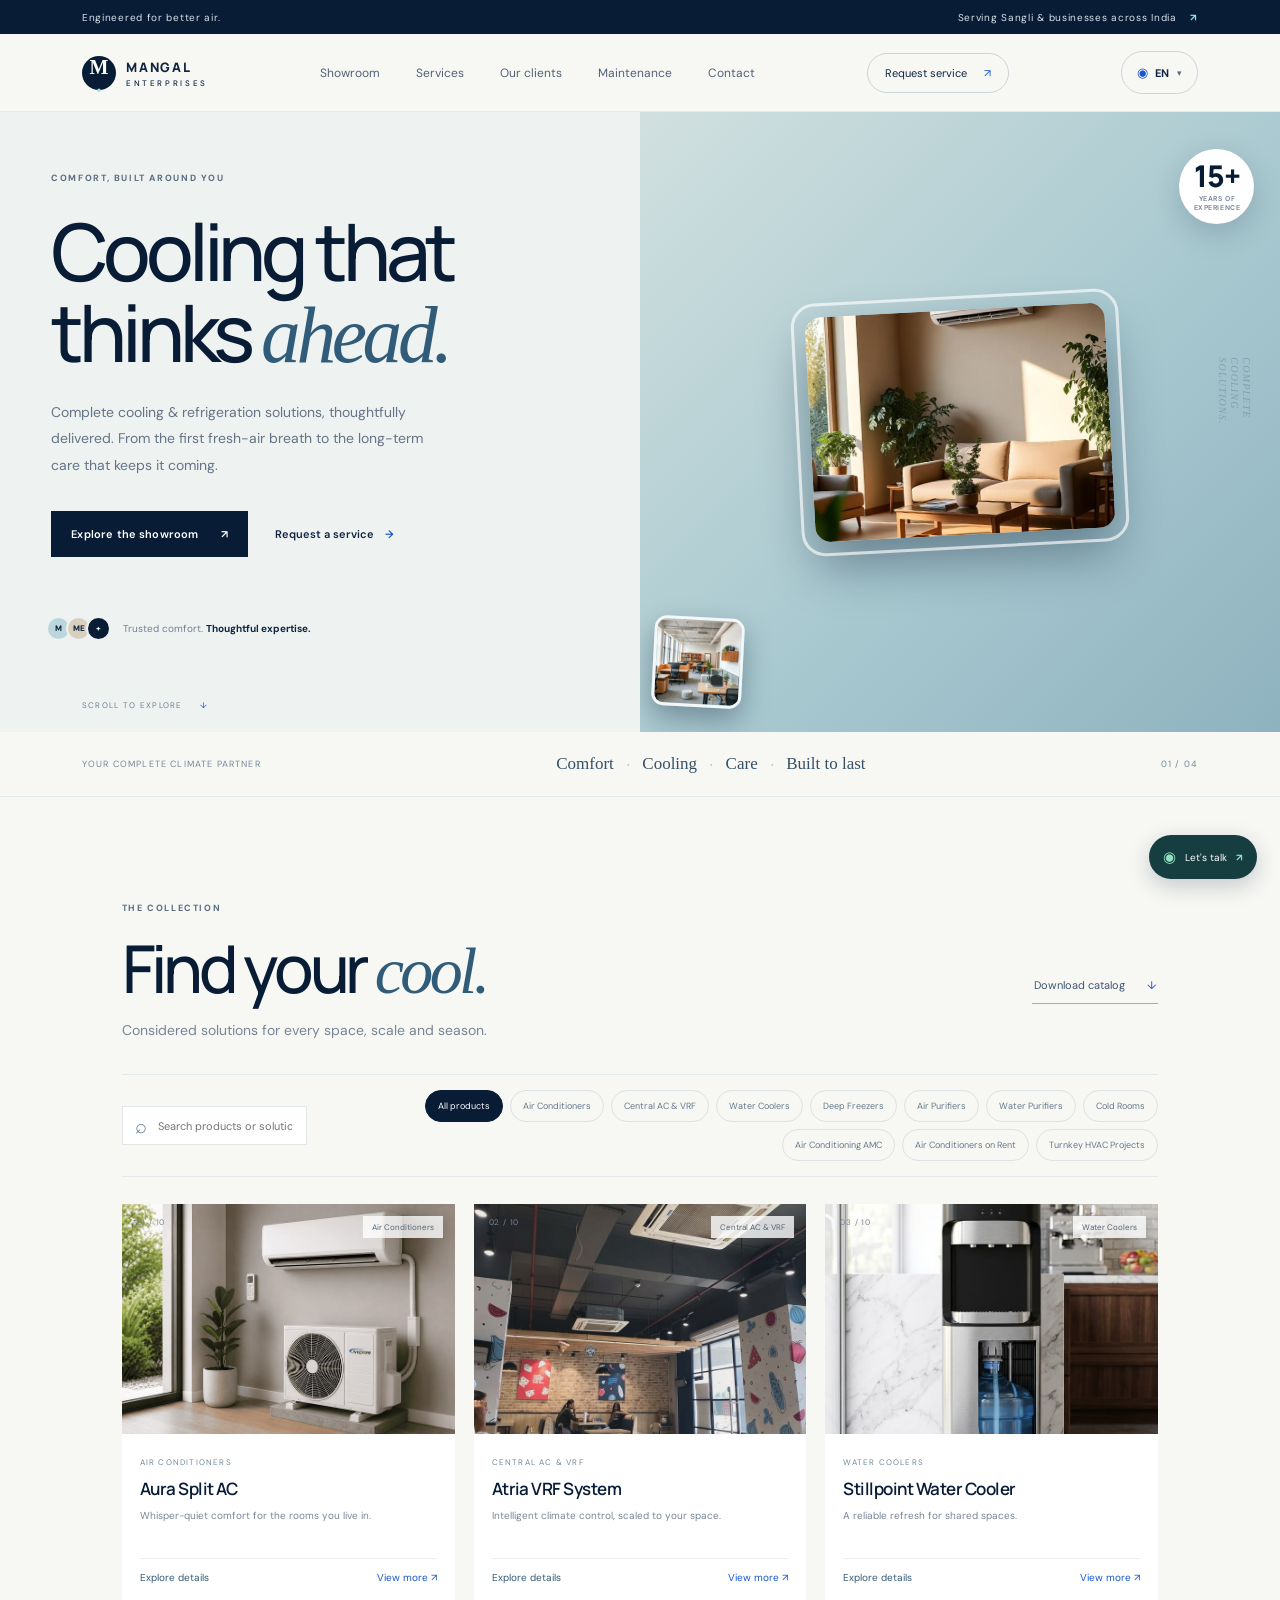
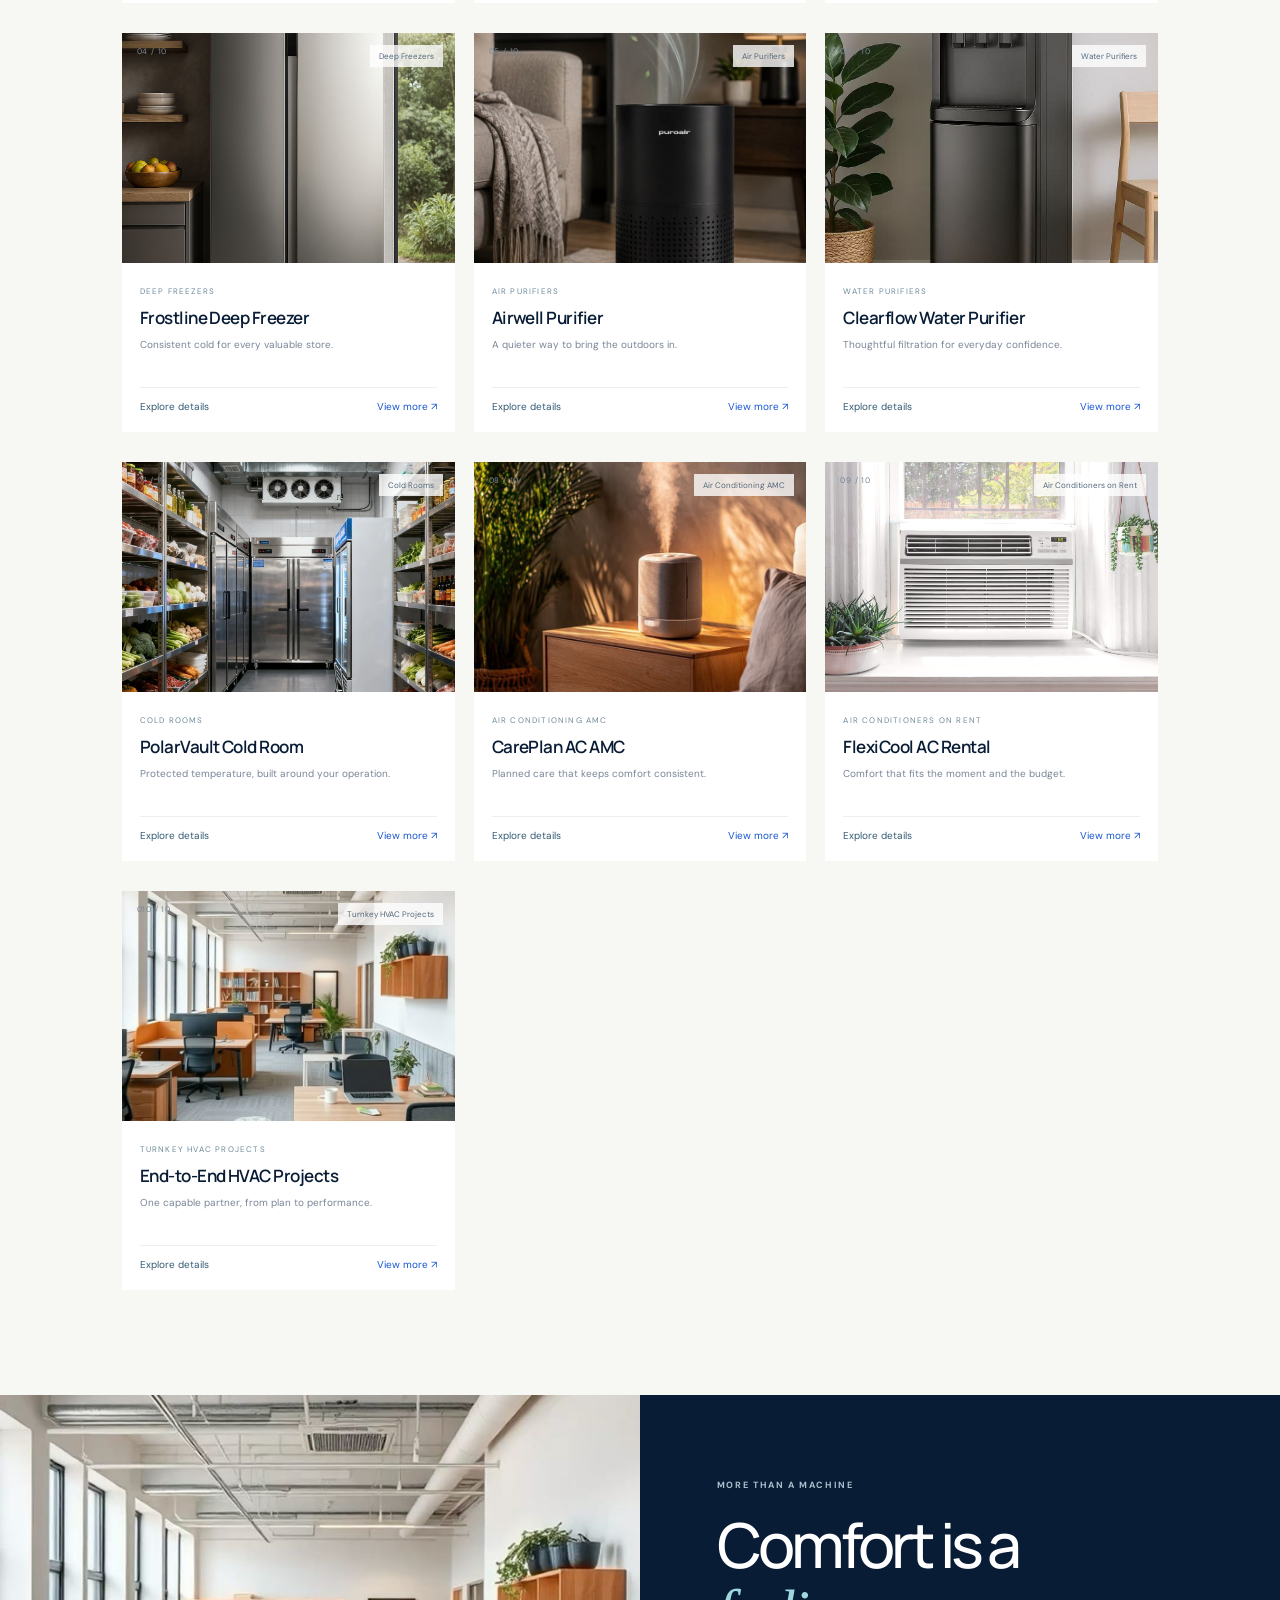
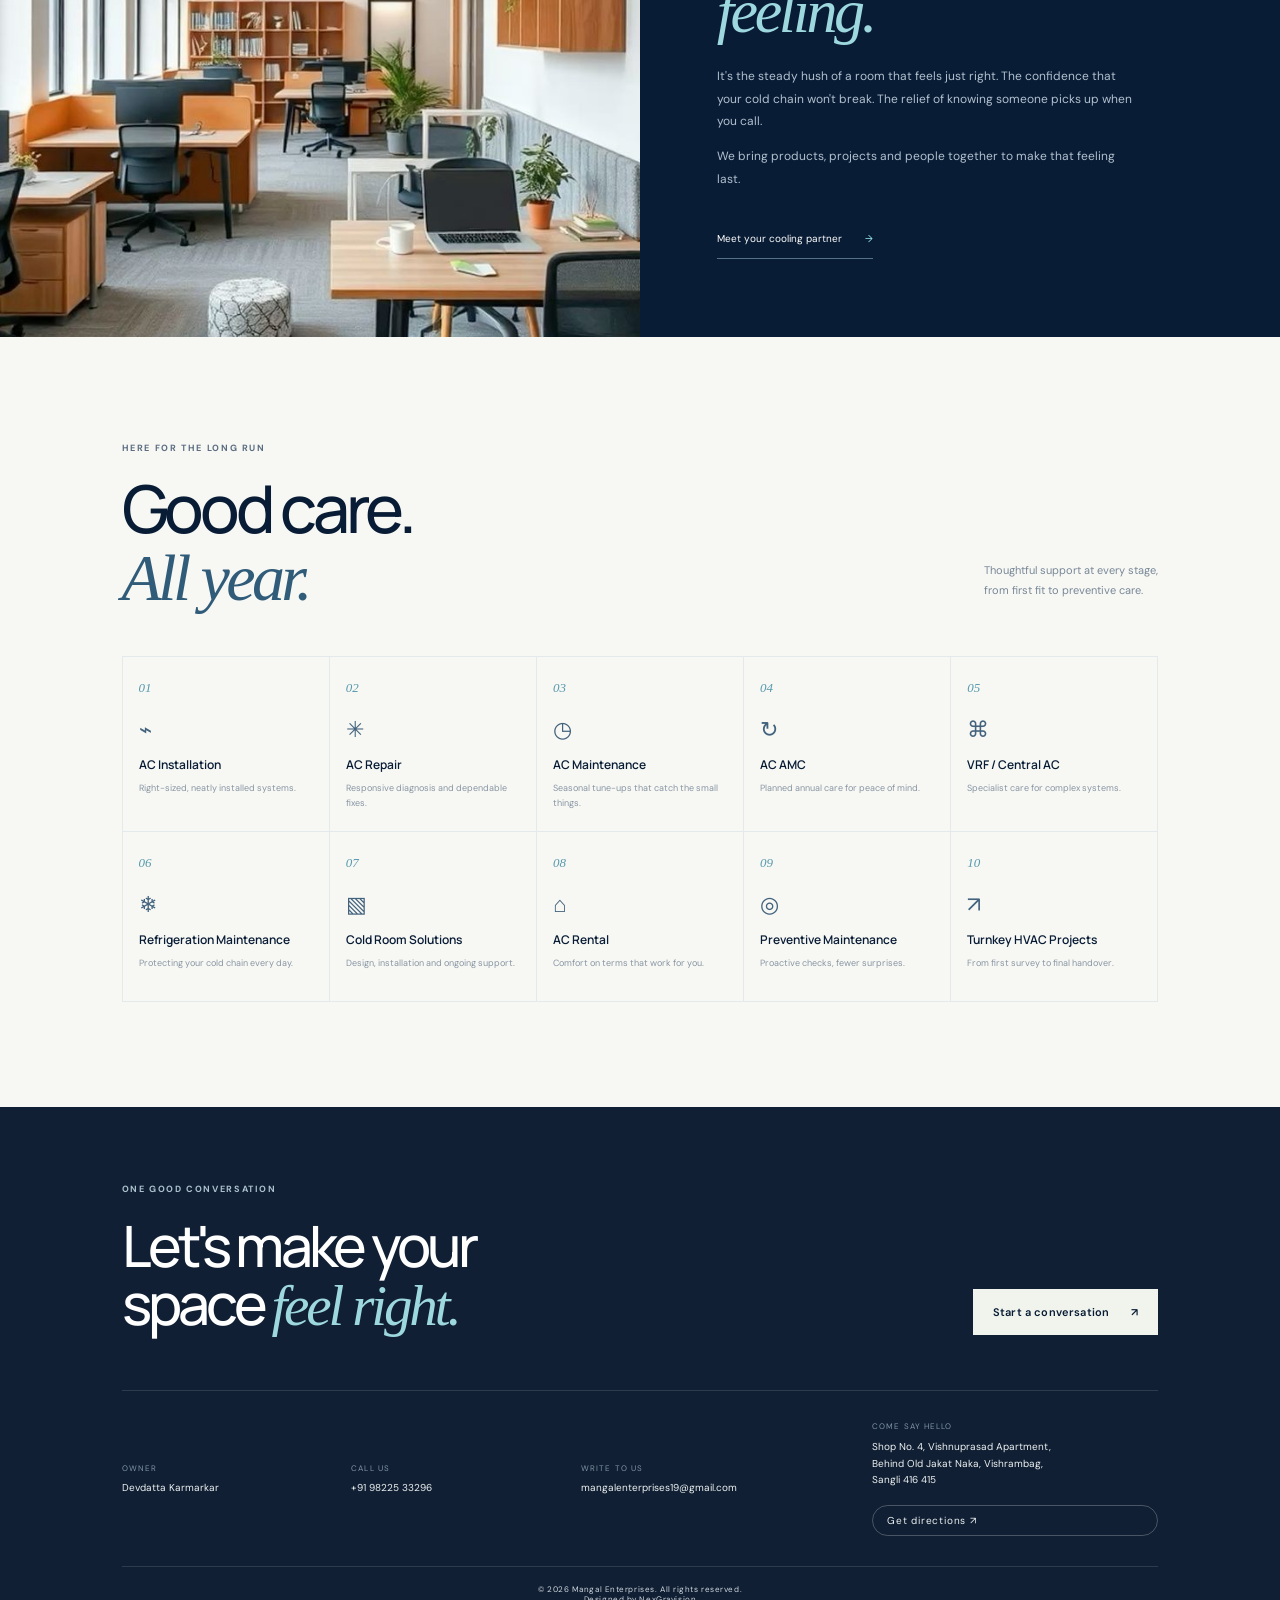
==== commit daa43932: "fix: remove brand logo from footer contact section - Remove MANGAL ENTERPRISES logo from footer cont" ====
--- a/index.html
+++ b/index.html
@@ -16,7 +16,7 @@
 <section class="catalog section" id="catalog"><div class="section-head"><div><div class="eyebrow"> THE COLLECTION</div><h2>Find your <em>cool.</em></h2></div><a class="download-link" href="assets/mangal-enterprises-catalog.pdf" download>Download catalog <span>↓</span></a></div><p class="section-sub">Considered solutions for every space, scale and season.</p><div class="catalog-tools"><div class="searchbox"><span>⌕</span><input id="search" placeholder="Search products or solutions…" aria-label="Search products"></div><div class="filters" id="filters"></div></div><div class="product-grid" id="products"></div></section>
 <section class="manifesto"><div class="manifesto-art"><img class="manifesto-photo" src="images/dc40385db6985132648f4f833fce5d20.jpg" alt="Mangal Enterprises HVAC installation" loading="lazy"></div><div class="manifesto-copy"><div class="eyebrow light"> MORE THAN A MACHINE</div><h2>Comfort is a<br><em>feeling.</em></h2><p>It's the steady hush of a room that feels just right. The confidence that your cold chain won't break. The relief of knowing someone picks up when you call.</p><p>We bring products, projects and people together to make that feeling last.</p><a class="light-link" href="#services">Meet your cooling partner <span>→</span></a></div></section>
 <section class="services section" id="services"><div class="section-head"><div><div class="eyebrow"> HERE FOR THE LONG RUN</div><h2>Good care.<br><em>All year.</em></h2></div><p class="head-aside">Thoughtful support at every stage,<br>from first fit to preventive care.</p></div><div class="service-grid" id="services-grid"></div></section>
-<section class="contact" id="contact"><div class="contact-top"><div><div class="eyebrow light"> ONE GOOD CONVERSATION</div><h2>Let's make your<br>space <em>feel right.</em></h2></div><a class="button cream" id="contact-whatsapp" href="#">Start a conversation <span>↗</span></a></div><div class="contact-bottom"><a class="brand light-brand" href="#home"><span class="brandmark">M<span>·</span></span><span class="brandname">MANGAL <small>ENTERPRISES</small></span></a><div><small>OWNER</small><span>Devdatta Karmarkar</span></div><div><small>CALL US</small><a href="tel:+919822533296">+91 98225 33296</a></div><div><small>WRITE TO US</small><a href="mailto:mangalenterprises19@gmail.com">mangalenterprises19@gmail.com</a></div><div class="contact-address"><small>COME SAY HELLO</small><span>Shop No. 4, Vishnuprasad Apartment,<br>Behind Old Jakat Naka, Vishrambag,<br>Sangli 416 415</span><a class="map-link" href="https://www.google.com/maps/search/?api=1&query=Vishnuprasad+Apartment+Behind+Old+Jakat+Naka+Vishrambag+Sangli+416415" target="_blank" rel="noopener">Get directions ↗</a></div></div><footer><div style="text-align:center"><div>© 2026 Mangal Enterprises. All rights reserved.</div><div>Designed by NexGravision</div></div></footer></section>
+<section class="contact" id="contact"><div class="contact-top"><div><div class="eyebrow light"> ONE GOOD CONVERSATION</div><h2>Let's make your<br>space <em>feel right.</em></h2></div><a class="button cream" id="contact-whatsapp" href="#">Start a conversation <span>↗</span></a></div><div class="contact-bottom"><div><small>OWNER</small><span>Devdatta Karmarkar</span></div><div><small>CALL US</small><a href="tel:+919822533296">+91 98225 33296</a></div><div><small>WRITE TO US</small><a href="mailto:mangalenterprises19@gmail.com">mangalenterprises19@gmail.com</a></div><div class="contact-address"><small>COME SAY HELLO</small><span>Shop No. 4, Vishnuprasad Apartment,<br>Behind Old Jakat Naka, Vishrambag,<br>Sangli 416 415</span><a class="map-link" href="https://www.google.com/maps/search/?api=1&query=Vishnuprasad+Apartment+Behind+Old+Jakat+Naka+Vishrambag+Sangli+416415" target="_blank" rel="noopener">Get directions ↗</a></div></div><footer><div style="text-align:center"><div>© 2026 Mangal Enterprises. All rights reserved.</div><div>Designed by NexGravision</div></div></footer></section>
 </main><a class="whatsapp-float" id="float-whatsapp" href="#" aria-label="Chat on WhatsApp"><span class="wa-icon">◉</span><span>Let's talk</span><b>↗</b></a>
 <dialog id="product-dialog"><button class="dialog-close" aria-label="Close">×</button><div id="dialog-content"></div></dialog>
 <dialog id="enquiry-dialog"><button class="dialog-close" aria-label="Close">×</button><div class="enquiry-wrap"><div class="eyebrow"> A GOOD PLACE TO START</div><h2>Tell us what<br>you <em>have in mind.</em></h2><p>We’ll help you find the right fit.</p><form id="enquiry-form"><input name="name" required placeholder="Your name"><input name="mobile" required type="tel" placeholder="Mobile number"><input name="email" type="email" placeholder="Email address"><input name="product" readonly><div class="form-row"><input name="quantity" type="number" min="1" value="1" aria-label="Quantity"><input name="location" required placeholder="Your location"></div><textarea name="message" rows="3" placeholder="Tell us a little more…"></textarea><button class="button primary" type="submit">Send enquiry <span>↗</span></button><div class="success enquiry-success" role="status" hidden><span class="success-icon">✓</span><strong>Thanks for reaching out.</strong><p>Your enquiry is ready. Send it to our team on WhatsApp to continue.</p><a class="button primary wa-send" target="_blank" rel="noopener">Continue on WhatsApp ↗</a></div></form></div></dialog>
--- a/styles.css
+++ b/styles.css
@@ -1,36 +1,27 @@
-:root{--navy:#091c35;--ink:#102541;--blue:#1755d1;--cyan:#91e3e7;--paper:#f7f8f4;--muted:#718095;--line:#e4e9ec;--white:#fff;--serif:Georgia,'Times New Roman',serif}*{box-sizing:border-box}html{scroll-behavior:smooth;scroll-padding-top:90px}body{margin:0;background:var(--paper);color:var(--ink);font-family:'DM Sans',sans-serif;font-size:14px;-webkit-font-smoothing:antialiased}a{color:inherit;text-decoration:none}button,input,select,textarea{font:inherit}.topline{height:34px;background:var(--navy);color:#d7e3ec;display:flex;justify-content:space-between;align-items:center;padding:0 6.4%;font-size:10px;letter-spacing:.07em}.topline b{color:var(--cyan);margin-left:10px}.nav{height:78px;padding:0 6.4%;display:flex;align-items:center;justify-content:space-between;background:var(--paper);position:sticky;top:0;z-index:5;border-bottom:1px solid #e7ebea}.brand{display:flex;align-items:center;gap:10px}.brandmark{width:34px;height:34px;background:var(--navy);color:white;border-radius:50%;display:grid;place-items:center;font:700 20px var(--serif);position:relative}.brandmark span{color:var(--cyan)}.brandname{font:800 13px Manrope,sans-serif;letter-spacing:.14em}.brandname small{display:block;font:500 8px 'DM Sans';letter-spacing:.33em;margin-top:2px}.nav nav{display:flex;gap:36px;color:#526176;font-size:12px}.nav nav a:hover,.nav nav a.active,.text-link:hover{color:var(--blue)}.nav-cta{font-size:11px;border:1px solid #cbd4da;border-radius:30px;padding:12px 17px}.nav-cta span{color:var(--blue);margin-left:14px}.menu-toggle{display:none}.hero{min-height:620px;display:grid;grid-template-columns:1fr 1fr;background:#eef2f1;position:relative;overflow:hidden}.hero-copy{padding:60px 4vw 60px 8%;position:relative;z-index:1}.eyebrow{font-size:9px;letter-spacing:.18em;color:#5b6c80;font-weight:700;display:flex;align-items:center}.hero h1,.section h2,.clients h2,.contact h2,.maintenance h2,.manifesto h2{font:500 clamp(48px,6.2vw,82px)/1.02 Manrope,sans-serif;letter-spacing:-.065em;margin:27px 0 23px;color:var(--navy)}h1 em,h2 em{font-family:var(--serif);font-weight:400;color:#315c79;letter-spacing:-.055em}.hero-intro{max-width:390px;color:#657486;font-size:14px;line-height:1.9}.hero-actions{display:flex;align-items:center;gap:27px;margin-top:32px}.button{display:inline-flex;align-items:center;justify-content:space-between;border:0;cursor:pointer;font-size:11px;font-weight:600;letter-spacing:.015em;padding:16px 20px;transition:.25s transform,.25s background}.button:hover{transform:translateY(-2px)}.button span{margin-left:22px}.primary{background:var(--navy);color:white}.primary:hover{background:#17417b}.text-link{font-size:11px;font-weight:600}.text-link span{color:var(--blue);margin-left:8px}.hero-note{display:flex;align-items:center;gap:12px;margin-top:59px;font-size:10px;color:#728095}.hero-note b{color:var(--ink)}.avatars{display:flex}.avatars i{width:25px;height:25px;border:2px solid #eef2f1;border-radius:50%;display:grid;place-items:center;background:#bbd6dc;color:var(--navy);font:700 8px 'DM Sans';font-style:normal;margin-left:-5px}.avatars i:nth-child(2){background:#d8d0bf}.avatars i:nth-child(3){background:var(--navy);color:white}.hero-art{background:linear-gradient(135deg,#d1e0df,#a9c9d0 55%,#8eb2bf);position:relative;overflow:hidden;min-height:600px;display:flex;align-items:center;justify-content:center}.orb{position:absolute;width:320px;height:320px;border:1px solid #ffffff6b;border-radius:50%;left:20%;top:-5%;box-shadow:0 0 0 25px #ffffff15,0 0 0 60px #ffffff12,0 0 0 100px #ffffff07}.hero-sun{position:absolute;width:200px;height:200px;border-radius:50%;background:linear-gradient(140deg,#f2eddf,#d8e2d8);top:5%;left:38%;box-shadow:0 30px 80px #68899b45}.hero-machine{position:absolute;z-index:1;width:min(65%,350px);height:220px;top:28%;left:18%;background:linear-gradient(155deg,#fdfdfb,#e8e9e4 60%,#d4d9d8);border-radius:4px 4px 14px 14px;box-shadow:0 34px 55px #315c793e,inset 0 1px white;transform:rotate(-3deg);padding:22px 25px}.machine-label{font:800 10px Manrope;letter-spacing:.18em;color:#667584}.machine-label span{color:#53a6bb;font-size:7px;margin-left:4px}.machine-slats{position:absolute;right:30px;bottom:42px;display:flex;gap:5px}.machine-slats i{display:block;width:2px;height:22px;background:#a9b2b1;border-radius:4px}.machine-status{position:absolute;bottom:16px;left:25px;font-size:7px;letter-spacing:.16em;color:#869091}.machine-status i{width:4px;height:4px;border-radius:50%;display:inline-block;background:#6baea5;margin-right:6px}.hero-caption{position:absolute;top:7%;left:7%;right:7%;display:flex;justify-content:space-between;color:#53707a;font-size:8px;letter-spacing:.16em}.art-stamp{position:absolute;right:5%;top:35%;font:italic 13px/1.3 var(--serif);letter-spacing:.06em;color:#f7f8ef;transform:rotate(8deg)}.art-index{position:absolute;bottom:10%;right:9%;font-size:8px;letter-spacing:.16em;color:#416470}.hero-scroll{position:absolute;bottom:22px;left:6.4%;font-size:8px;letter-spacing:.16em;color:#708092}.hero-scroll span{margin-left:14px;color:var(--blue)}.trust-strip{padding:22px 6.4%;display:flex;justify-content:space-between;align-items:center;border-bottom:1px solid var(--line);color:#778697;font-size:9px;letter-spacing:.13em}.trust-strip div{font:500 17px var(--serif);letter-spacing:0;color:#365066}.trust-strip b{color:#64a7b5;font:12px 'DM Sans';padding:0 9px}.section{padding:105px 9.5%}.section-head{display:flex;justify-content:space-between;align-items:end}.section h2,.clients h2,.contact h2,.maintenance h2{font-size:clamp(42px,5.2vw,66px);margin:21px 0 0}.download-link{border-bottom:1px solid #9daeba;padding:11px 2px;color:#405671;font-size:11px}.download-link span{margin-left:19px;color:var(--blue)}.section-sub{color:#778595;margin:17px 0 35px}.catalog-tools{display:flex;align-items:center;justify-content:space-between;gap:18px;border-top:1px solid var(--line);border-bottom:1px solid var(--line);padding:15px 0;margin-bottom:27px}.searchbox{height:39px;width:240px;border:1px solid #e2e7e8;background:white;display:flex;align-items:center;padding:0 12px;gap:9px}.searchbox span{font-size:20px;color:#66819a}.searchbox input{border:0;outline:0;min-width:0;font-size:11px;width:100%;background:transparent}.filters{display:flex;gap:7px;flex-wrap:wrap;justify-content:end}.filter{border:1px solid #dce2e5;background:transparent;padding:9px 12px;border-radius:22px;color:#68788a;font-size:9px;cursor:pointer;white-space:nowrap}.filter.active,.filter:hover{background:var(--navy);border-color:var(--navy);color:white}.product-grid{display:grid;grid-template-columns:repeat(3,1fr);gap:30px 19px}.product-card{background:#fff;transition:transform .25s,box-shadow .25s;cursor:pointer;min-width:0}.product-card:hover{transform:translateY(-5px);box-shadow:0 18px 36px #18344d14}.product-count{position:absolute;top:13px;left:15px;font-size:8px;color:#778697;letter-spacing:.1em}.product-tag{position:absolute;top:12px;right:12px;background:#ffffffc9;padding:6px 9px;font-size:8px;color:#52687a}.product-content{padding:17px 18px 19px}.product-category{font-size:8px;letter-spacing:.15em;color:#6d8a9b;text-transform:uppercase}.product-content h3{font:600 17px Manrope;margin:8px 0;color:var(--navy);letter-spacing:-.03em}.product-content p{font-size:10px;color:#798697;line-height:1.65;min-height:34px;margin:0}.product-foot{margin-top:16px;padding-top:12px;border-top:1px solid #edf0f0;display:flex;justify-content:space-between;font-size:10px;color:#345b75}.product-foot span:last-child{color:var(--blue)}.empty-state{grid-column:1/-1;text-align:center;padding:60px;color:#66788a}.manifesto{background:var(--navy);color:white;display:grid;grid-template-columns:1fr 1fr;min-height:475px}.manifesto-art{background:var(--navy);position:relative;overflow:hidden;display:grid;place-items:center}.manifesto-ring{width:270px;height:270px;border-radius:50%;border:1px solid #a7dde27a;box-shadow:0 0 0 32px #91e3e70d,0 0 0 74px #91e3e70a,0 0 0 118px #91e3e707}.manifesto-art>span{position:absolute;font:italic 25px/1.1 var(--serif);color:#b9dce0;letter-spacing:.06em;transform:rotate(-8deg);text-align:center}.manifesto-art>b{position:absolute;bottom:30px;left:35px;font:400 42px var(--serif);color:#6fa9b8}.manifesto-copy{padding:84px 12% 78px}.eyebrow.light{color:#abc2ce}.eyebrow.light i{background:var(--cyan)}.manifesto h2{color:white;font-size:62px;margin:22px 0}.manifesto h2 em,.clients h2 em,.contact h2 em{color:#9ed8df}.manifesto-copy p{max-width:420px;color:#b0c0ce;font-size:12px;line-height:1.9}.light-link{display:inline-block;border-bottom:1px solid #557286;padding:13px 0;margin-top:16px;color:white;font-size:10px}.light-link span{color:var(--cyan);margin-left:20px}.services .section-head{align-items:end;margin-bottom:45px}.head-aside{font-size:11px;line-height:1.8;color:#788796}.service-grid{display:grid;grid-template-columns:repeat(5,1fr);border-top:1px solid var(--line);border-left:1px solid var(--line)}.service-card{min-height:170px;padding:21px 16px;border-right:1px solid var(--line);border-bottom:1px solid var(--line);transition:background .25s}.service-card:hover{background:white}.service-num{font:italic 13px var(--serif);color:#5799ad}.service-icon{display:block;font-size:22px;margin:19px 0 12px;color:#42627d}.service-card h3{font:600 12px Manrope;margin:0;color:var(--navy)}.service-card p{font-size:9px;line-height:1.6;color:#8895a2;margin:8px 0 0}.clients{background:#112944;color:white;padding:83px 9.5% 25px;overflow:hidden}.clients-head{display:flex;justify-content:space-between;align-items:end}.clients h2{color:white;font-size:54px;margin:21px 0 0}.clients-head>p{max-width:290px;color:#b2c0cf;font-size:11px;line-height:1.8}.marquee{margin:51px -11% 0;overflow:hidden;border-top:1px solid #ffffff1a;border-bottom:1px solid #ffffff1a}.marquee-track{width:max-content;display:flex;animation:marquee 36s linear infinite}.marquee:hover .marquee-track{animation-play-state:paused}@keyframes marquee{to{transform:translateX(-50%)}}.client-card{width:205px;height:115px;border-right:1px solid #ffffff1a;display:flex;align-items:center;justify-content:center;flex-direction:column;gap:10px;color:white}.client-logo{width:118px;height:45px;display:grid;place-items:center}.client-logo img{max-height:45px;max-width:118px;object-fit:contain}.client-logo b{font:700 13px Manrope;letter-spacing:.1em;color:#cadde6}.client-card>span{font-size:8px;letter-spacing:.08em;color:#b7c5d0}.clients-foot{display:flex;justify-content:space-between;padding-top:20px;color:#8194a7;font-size:8px;letter-spacing:.1em}.clients-foot b{color:var(--cyan);margin-left:7px}.maintenance{display:grid;grid-template-columns:.85fr 1.15fr;gap:9%;align-items:start;padding-top:112px;padding-bottom:112px}.maintenance-copy{position:sticky;top:120px}.maintenance h2{font-size:60px}.maintenance-copy>p{max-width:335px;font-size:12px;line-height:1.8;color:#798697;margin:22px 0 34px}.service-promise{display:flex;gap:14px;padding:16px 0;border-top:1px solid var(--line);max-width:360px}.service-promise>b{font:italic 13px var(--serif);color:#4f8fa3}.service-promise span{display:grid;gap:5px}.service-promise strong{font-size:10px}.service-promise small{font-size:9px;color:#8793a0}.form-card{background:white;padding:34px 37px;box-shadow:0 12px 42px #1129440b;position:relative}.form-heading{display:flex;align-items:center;justify-content:space-between;border-bottom:1px solid var(--line);padding-bottom:17px;margin-bottom:21px}.form-heading h3{font:600 21px Manrope;margin:0}.form-heading>span{font-size:8px;letter-spacing:.14em;color:#91a0ab}.form-grid{display:grid;grid-template-columns:1fr 1fr;gap:15px 13px}.form-grid>label,.form-row label{font-size:9px;color:#657587;display:grid;gap:7px}.form-grid input,.form-grid select,.form-grid textarea,.enquiry-wrap input,.enquiry-wrap textarea{width:100%;border:1px solid #e1e6e8;background:#fbfcfb;padding:11px 10px;outline:0;font-size:10px;color:#24374c;border-radius:0}.form-grid input:focus,.form-grid select:focus,.form-grid textarea:focus,.enquiry-wrap input:focus,.enquiry-wrap textarea:focus{border-color:#76a9b7}.form-grid>label:nth-last-child(1),.form-grid>label:nth-last-child(2){grid-column:1/-1}.form-grid .form-row{grid-column:1/-1;display:grid;grid-template-columns:1fr 1fr;gap:13px}.form-grid textarea{resize:vertical}.optional{font-size:7px;color:#9aa7af;margin-left:6px;letter-spacing:.1em}.submit{width:100%;margin-top:20px}.form-privacy{font-size:8px;color:#9aa5ad;text-align:center}.success{background:#eff7f3;border:1px solid #d4e9dc;padding:18px;margin-top:17px;color:#254838}.success-icon{width:24px;height:24px;border-radius:50%;background:#d2e9dc;display:inline-grid;place-items:center;margin-right:9px}.success strong{font:600 14px Manrope}.success p{font-size:10px;line-height:1.6}.success[hidden]{display:none}.success .text-link{border:0;background:none;color:#1b6447;cursor:pointer;padding:6px 0}.contact{background:#101f33;color:white;padding:76px 9.5% 20px}.contact-top{display:flex;align-items:end;justify-content:space-between;padding-bottom:55px;border-bottom:1px solid #ffffff20}.contact h2{color:white;font-size:57px;margin:21px 0 0}.button.cream{background:#f1f4ed;color:var(--navy)}.button.cream:hover{background:white}.contact-bottom{display:grid;grid-template-columns:1.5fr 1fr 1.4fr 1fr;gap:25px;align-items:center;padding:30px 0}.light-brand .brandmark{background:#edf5f2;color:var(--navy)}.light-brand .brandname{color:white}.contact-bottom>div{display:grid;gap:8px}.contact-bottom small{font-size:8px;color:#8194a7;letter-spacing:.14em}.contact-bottom>div>a,.contact-bottom>div>span{font-size:10px;color:#eef2f3}footer{border-top:1px solid #ffffff20;padding-top:17px;display:flex;justify-content:center;align-items:center;font-size:8px;letter-spacing:.07em;color:#d0d8e0}footer b{color:var(--cyan)}footer a{color:#c0ccd3}.whatsapp-float{position:fixed;z-index:8;bottom:21px;right:23px;background:#163d40;color:white;border-radius:30px;padding:12px 14px;display:flex;align-items:center;gap:9px;font-size:10px;box-shadow:0 7px 22px #091c3536}.whatsapp-float:hover{background:#1f6058}.wa-icon{font-size:15px;color:#90e0c0}.whatsapp-float b{color:#90e0c0}.dialog-close{position:absolute;right:15px;top:11px;border:0;background:transparent;font-size:28px;color:#5a6c7c;cursor:pointer;z-index:2}dialog{border:0;padding:0;max-width:min(850px,94vw);width:850px;height:auto;max-height:90vh;overflow:auto;box-shadow:0 20px 80px #091c3544}dialog::backdrop{background:#071a33b8;backdrop-filter:blur(4px)}.detail-layout{display:grid;grid-template-columns:1fr 1fr;min-height:480px}.detail-image{background:#edf2f0;display:grid;place-items:center;padding:35px}.detail-image img{width:100%!important;height:390px!important;object-fit:cover;border-radius:12px}.detail-copy{padding:48px 38px}.detail-copy h2,.enquiry-wrap h2{font:600 35px Manrope;letter-spacing:-.05em;color:var(--navy);margin:12px 0}.detail-copy>p,.enquiry-wrap>p{font-size:11px;line-height:1.8;color:#738193}.detail-copy h4{font:600 10px Manrope;letter-spacing:.1em;text-transform:uppercase;color:#7990a0;margin:23px 0 9px}.detail-copy ul{padding-left:16px;margin:0;color:#4a5b6d;font-size:10px;line-height:2}.specs{display:grid;grid-template-columns:1fr 1fr;gap:8px}.specs span{font-size:9px;padding:10px;background:#f4f7f6;color:#69798a}.detail-actions{display:flex;gap:10px;margin-top:24px}.detail-actions .button{font-size:9px;padding:13px}.outline-button{border:1px solid #d1dade;background:white;color:#28445d}.enquiry-wrap{padding:40px 45px}.enquiry-wrap h2{font-size:38px}.enquiry-wrap>p{margin-bottom:22px}.enquiry-wrap form{display:grid;gap:11px}.enquiry-wrap .form-row{display:grid;grid-template-columns:100px 1fr;gap:11px}.enquiry-wrap textarea{resize:vertical}.enquiry-wrap .button{width:100%}.wa-send{justify-content:center}.wa-send[hidden]{display:none}
+:root{--navy:#091c35;--ink:#102541;--blue:#1755d1;--cyan:#91e3e7;--paper:#f7f8f4;--muted:#718095;--line:#e4e9ec;--white:#fff;--serif:Georgia,'Times New Roman',serif}*{box-sizing:border-box}html{scroll-behavior:smooth;scroll-padding-top:90px}body{margin:0;background:var(--paper);color:var(--ink);font-family:'DM Sans',sans-serif;font-size:14px;-webkit-font-smoothing:antialiased}a{color:inherit;text-decoration:none}button,input,select,textarea{font:inherit}.topline{height:34px;background:var(--navy);color:#d7e3ec;display:flex;justify-content:space-between;align-items:center;padding:0 6.4%;font-size:10px;letter-spacing:.07em}.topline b{color:var(--cyan);margin-left:10px}.nav{height:78px;padding:0 6.4%;display:flex;align-items:center;justify-content:space-between;background:var(--paper);position:sticky;top:0;z-index:5;border-bottom:1px solid #e7ebea}.brand{display:flex;align-items:center;gap:10px}.brandmark{width:34px;height:34px;background:var(--navy);color:white;border-radius:50%;display:grid;place-items:center;font:700 20px var(--serif);position:relative}.brandmark span{color:var(--cyan)}.brandname{font:800 13px Manrope,sans-serif;letter-spacing:.14em}.brandname small{display:block;font:500 8px 'DM Sans';letter-spacing:.33em;margin-top:2px}.nav nav{display:flex;gap:36px;color:#526176;font-size:12px}.nav nav a:hover,.nav nav a.active,.text-link:hover{color:var(--blue)}.nav-cta{font-size:11px;border:1px solid #cbd4da;border-radius:30px;padding:12px 17px}.nav-cta span{color:var(--blue);margin-left:14px}.menu-toggle{display:none}.hero{min-height:620px;display:grid;grid-template-columns:1fr 1fr;background:#eef2f1;position:relative;overflow:hidden}.hero-copy{padding:60px 4vw 60px 8%;position:relative;z-index:1}.eyebrow{font-size:9px;letter-spacing:.18em;color:#5b6c80;font-weight:700;display:flex;align-items:center}.hero h1,.section h2,.clients h2,.contact h2,.maintenance h2,.manifesto h2{font:500 clamp(48px,6.2vw,82px)/1.02 Manrope,sans-serif;letter-spacing:-.065em;margin:27px 0 23px;color:var(--navy)}h1 em,h2 em{font-family:var(--serif);font-weight:400;color:#315c79;letter-spacing:-.055em}.hero-intro{max-width:390px;color:#657486;font-size:14px;line-height:1.9}.hero-actions{display:flex;align-items:center;gap:27px;margin-top:32px}.button{display:inline-flex;align-items:center;justify-content:space-between;border:0;cursor:pointer;font-size:11px;font-weight:600;letter-spacing:.015em;padding:16px 20px;transition:.25s transform,.25s background}.button:hover{transform:translateY(-2px)}.button span{margin-left:22px}.primary{background:var(--navy);color:white}.primary:hover{background:#17417b}.text-link{font-size:11px;font-weight:600}.text-link span{color:var(--blue);margin-left:8px}.hero-note{display:flex;align-items:center;gap:12px;margin-top:59px;font-size:10px;color:#728095}.hero-note b{color:var(--ink)}.avatars{display:flex}.avatars i{width:25px;height:25px;border:2px solid #eef2f1;border-radius:50%;display:grid;place-items:center;background:#bbd6dc;color:var(--navy);font:700 8px 'DM Sans';font-style:normal;margin-left:-5px}.avatars i:nth-child(2){background:#d8d0bf}.avatars i:nth-child(3){background:var(--navy);color:white}.hero-art{background:linear-gradient(135deg,#d1e0df,#a9c9d0 55%,#8eb2bf);position:relative;overflow:hidden;min-height:600px;display:flex;align-items:center;justify-content:center;padding:40px 20px}.orb{position:absolute;width:320px;height:320px;border:1px solid #ffffff6b;border-radius:50%;left:20%;top:-5%;box-shadow:0 0 0 25px #ffffff15,0 0 0 60px #ffffff12,0 0 0 100px #ffffff07}.hero-sun{position:absolute;width:200px;height:200px;border-radius:50%;background:linear-gradient(140deg,#f2eddf,#d8e2d8);top:5%;left:38%;box-shadow:0 30px 80px #68899b45}.hero-machine{position:absolute;z-index:1;width:min(65%,350px);height:220px;top:28%;left:18%;background:linear-gradient(155deg,#fdfdfb,#e8e9e4 60%,#d4d9d8);border-radius:4px 4px 14px 14px;box-shadow:0 34px 55px #315c793e,inset 0 1px white;transform:rotate(-3deg);padding:22px 25px}.machine-label{font:800 10px Manrope;letter-spacing:.18em;color:#667584}.machine-label span{color:#53a6bb;font-size:7px;margin-left:4px}.machine-slats{position:absolute;right:30px;bottom:42px;display:flex;gap:5px}.machine-slats i{display:block;width:2px;height:22px;background:#a9b2b1;border-radius:4px}.machine-status{position:absolute;bottom:16px;left:25px;font-size:7px;letter-spacing:.16em;color:#869091}.machine-status i{width:4px;height:4px;border-radius:50%;display:inline-block;background:#6baea5;margin-right:6px}.hero-caption{position:absolute;top:7%;left:7%;right:7%;display:flex;justify-content:space-between;color:#53707a;font-size:8px;letter-spacing:.16em}.art-stamp{position:absolute;right:5%;top:35%;font:italic 13px/1.3 var(--serif);letter-spacing:.06em;color:#f7f8ef;transform:rotate(8deg)}.art-index{position:absolute;bottom:10%;right:9%;font-size:8px;letter-spacing:.16em;color:#416470}.hero-scroll{position:absolute;bottom:22px;left:6.4%;font-size:8px;letter-spacing:.16em;color:#708092}.hero-scroll span{margin-left:14px;color:var(--blue)}.trust-strip{padding:22px 6.4%;display:flex;justify-content:space-between;align-items:center;border-bottom:1px solid var(--line);color:#778697;font-size:9px;letter-spacing:.13em}.trust-strip div{font:500 17px var(--serif);letter-spacing:0;color:#365066}.trust-strip b{color:#64a7b5;font:12px 'DM Sans';padding:0 9px}.section{padding:105px 9.5%}.section-head{display:flex;justify-content:space-between;align-items:end}.section h2,.clients h2,.contact h2,.maintenance h2{font-size:clamp(42px,5.2vw,66px);margin:21px 0 0}.download-link{border-bottom:1px solid #9daeba;padding:11px 2px;color:#405671;font-size:11px}.download-link span{margin-left:19px;color:var(--blue)}.section-sub{color:#778595;margin:17px 0 35px}.catalog-tools{display:flex;align-items:center;justify-content:space-between;gap:18px;border-top:1px solid var(--line);border-bottom:1px solid var(--line);padding:15px 0;margin-bottom:27px}.searchbox{height:39px;width:240px;border:1px solid #e2e7e8;background:white;display:flex;align-items:center;padding:0 12px;gap:9px}.searchbox span{font-size:20px;color:#66819a}.searchbox input{border:0;outline:0;min-width:0;font-size:11px;width:100%;background:transparent}.filters{display:flex;gap:7px;flex-wrap:wrap;justify-content:end}.filter{border:1px solid #dce2e5;background:transparent;padding:9px 12px;border-radius:22px;color:#68788a;font-size:9px;cursor:pointer;white-space:nowrap}.filter.active,.filter:hover{background:var(--navy);border-color:var(--navy);color:white}.product-grid{display:grid;grid-template-columns:repeat(3,1fr);gap:30px 19px}.product-card{background:#fff;transition:transform .25s,box-shadow .25s;cursor:pointer;min-width:0}.product-card:hover{transform:translateY(-5px);box-shadow:0 18px 36px #18344d14}.product-count{position:absolute;top:13px;left:15px;font-size:8px;color:#778697;letter-spacing:.1em}.product-tag{position:absolute;top:12px;right:12px;background:#ffffffc9;padding:6px 9px;font-size:8px;color:#52687a}.product-content{padding:17px 18px 19px}.product-category{font-size:8px;letter-spacing:.15em;color:#6d8a9b;text-transform:uppercase}.product-content h3{font:600 17px Manrope;margin:8px 0;color:var(--navy);letter-spacing:-.03em}.product-content p{font-size:10px;color:#798697;line-height:1.65;min-height:34px;margin:0}.product-foot{margin-top:16px;padding-top:12px;border-top:1px solid #edf0f0;display:flex;justify-content:space-between;font-size:10px;color:#345b75}.product-foot span:last-child{color:var(--blue)}.empty-state{grid-column:1/-1;text-align:center;padding:60px;color:#66788a}.manifesto{background:var(--navy);color:white;display:grid;grid-template-columns:1fr 1fr;min-height:475px}.manifesto-art{background:var(--navy);position:relative;overflow:hidden;display:grid;place-items:center}.manifesto-ring{width:270px;height:270px;border-radius:50%;border:1px solid #a7dde27a;box-shadow:0 0 0 32px #91e3e70d,0 0 0 74px #91e3e70a,0 0 0 118px #91e3e707}.manifesto-art>span{position:absolute;font:italic 25px/1.1 var(--serif);color:#b9dce0;letter-spacing:.06em;transform:rotate(-8deg);text-align:center}.manifesto-art>b{position:absolute;bottom:30px;left:35px;font:400 42px var(--serif);color:#6fa9b8}.manifesto-copy{padding:84px 12% 78px}.eyebrow.light{color:#abc2ce}.eyebrow.light i{background:var(--cyan)}.manifesto h2{color:white;font-size:62px;margin:22px 0}.manifesto h2 em,.clients h2 em,.contact h2 em{color:#9ed8df}.manifesto-copy p{max-width:420px;color:#b0c0ce;font-size:12px;line-height:1.9}.light-link{display:inline-block;border-bottom:1px solid #557286;padding:13px 0;margin-top:16px;color:white;font-size:10px}.light-link span{color:var(--cyan);margin-left:20px}.services .section-head{align-items:end;margin-bottom:45px}.head-aside{font-size:11px;line-height:1.8;color:#788796}.service-grid{display:grid;grid-template-columns:repeat(5,1fr);border-top:1px solid var(--line);border-left:1px solid var(--line)}.service-card{min-height:170px;padding:21px 16px;border-right:1px solid var(--line);border-bottom:1px solid var(--line);transition:background .25s}.service-card:hover{background:white}.service-num{font:italic 13px var(--serif);color:#5799ad}.service-icon{display:block;font-size:22px;margin:19px 0 12px;color:#42627d}.service-card h3{font:600 12px Manrope;margin:0;color:var(--navy)}.service-card p{font-size:9px;line-height:1.6;color:#8895a2;margin:8px 0 0}.clients{background:#112944;color:white;padding:83px 9.5% 25px;overflow:hidden}.clients-head{display:flex;justify-content:space-between;align-items:end}.clients h2{color:white;font-size:54px;margin:21px 0 0}.clients-head>p{max-width:290px;color:#b2c0cf;font-size:11px;line-height:1.8}.marquee{margin:51px -11% 0;overflow:hidden;border-top:1px solid #ffffff1a;border-bottom:1px solid #ffffff1a}.marquee-track{width:max-content;display:flex;animation:marquee 36s linear infinite}.marquee:hover .marquee-track{animation-play-state:paused}@keyframes marquee{to{transform:translateX(-50%)}}.client-card{width:205px;height:115px;border-right:1px solid #ffffff1a;display:flex;align-items:center;justify-content:center;flex-direction:column;gap:10px;color:white}.client-logo{width:118px;height:45px;display:grid;place-items:center}.client-logo img{max-height:45px;max-width:118px;object-fit:contain}.client-logo b{font:700 13px Manrope;letter-spacing:.1em;color:#cadde6}.client-card>span{font-size:8px;letter-spacing:.08em;color:#b7c5d0}.clients-foot{display:flex;justify-content:space-between;padding-top:20px;color:#8194a7;font-size:8px;letter-spacing:.1em}.clients-foot b{color:var(--cyan);margin-left:7px}.maintenance{display:grid;grid-template-columns:.85fr 1.15fr;gap:9%;align-items:start;padding-top:112px;padding-bottom:112px}.maintenance-copy{position:sticky;top:120px}.maintenance h2{font-size:60px}.maintenance-copy>p{max-width:335px;font-size:12px;line-height:1.8;color:#798697;margin:22px 0 34px}.service-promise{display:flex;gap:14px;padding:16px 0;border-top:1px solid var(--line);max-width:360px}.service-promise>b{font:italic 13px var(--serif);color:#4f8fa3}.service-promise span{display:grid;gap:5px}.service-promise strong{font-size:10px}.service-promise small{font-size:9px;color:#8793a0}.form-card{background:white;padding:34px 37px;box-shadow:0 12px 42px #1129440b;position:relative}.form-heading{display:flex;align-items:center;justify-content:space-between;border-bottom:1px solid var(--line);padding-bottom:17px;margin-bottom:21px}.form-heading h3{font:600 21px Manrope;margin:0}.form-heading>span{font-size:8px;letter-spacing:.14em;color:#91a0ab}.form-grid{display:grid;grid-template-columns:1fr 1fr;gap:15px 13px}.form-grid>label,.form-row label{font-size:9px;color:#657587;display:grid;gap:7px}.form-grid input,.form-grid select,.form-grid textarea,.enquiry-wrap input,.enquiry-wrap textarea{width:100%;border:1px solid #e1e6e8;background:#fbfcfb;padding:11px 10px;outline:0;font-size:10px;color:#24374c;border-radius:0}.form-grid input:focus,.form-grid select:focus,.form-grid textarea:focus,.enquiry-wrap input:focus,.enquiry-wrap textarea:focus{border-color:#76a9b7}.form-grid>label:nth-last-child(1),.form-grid>label:nth-last-child(2){grid-column:1/-1}.form-grid .form-row{grid-column:1/-1;display:grid;grid-template-columns:1fr 1fr;gap:13px}.form-grid textarea{resize:vertical}.optional{font-size:7px;color:#9aa7af;margin-left:6px;letter-spacing:.1em}.submit{width:100%;margin-top:20px}.form-privacy{font-size:8px;color:#9aa5ad;text-align:center}.success{background:#eff7f3;border:1px solid #d4e9dc;padding:18px;margin-top:17px;color:#254838}.success-icon{width:24px;height:24px;border-radius:50%;background:#d2e9dc;display:inline-grid;place-items:center;margin-right:9px}.success strong{font:600 14px Manrope}.success p{font-size:10px;line-height:1.6}.success[hidden]{display:none}.success .text-link{border:0;background:none;color:#1b6447;cursor:pointer;padding:6px 0}.contact{background:#101f33;color:white;padding:76px 9.5% 20px}.contact-top{display:flex;align-items:end;justify-content:space-between;padding-bottom:55px;border-bottom:1px solid #ffffff20}.contact h2{color:white;font-size:57px;margin:21px 0 0}.button.cream{background:#f1f4ed;color:var(--navy)}.button.cream:hover{background:white}.contact-bottom{display:grid;grid-template-columns:1fr 1fr 1.3fr 1.4fr;gap:20px 25px;align-items:center;padding:30px 0}.light-brand .brandmark{background:#edf5f2;color:var(--navy)}.light-brand .brandname{color:white}.contact-bottom>div{display:grid;gap:8px}.contact-bottom small{font-size:8px;color:#8194a7;letter-spacing:.14em}.contact-bottom>div>a,.contact-bottom>div>span{font-size:10px;color:#eef2f3}footer{border-top:1px solid #ffffff20;padding-top:17px;display:flex;justify-content:center;align-items:center;font-size:8px;letter-spacing:.07em;color:#d0d8e0}footer b{color:var(--cyan)}footer a{color:#c0ccd3}.whatsapp-float{position:fixed;z-index:8;bottom:21px;right:23px;background:#163d40;color:white;border-radius:30px;padding:12px 14px;display:flex;align-items:center;gap:9px;font-size:10px;box-shadow:0 7px 22px #091c3536}.whatsapp-float:hover{background:#1f6058}.wa-icon{font-size:15px;color:#90e0c0}.whatsapp-float b{color:#90e0c0}.dialog-close{position:absolute;right:15px;top:11px;border:0;background:transparent;font-size:28px;color:#5a6c7c;cursor:pointer;z-index:2}dialog{border:0;padding:0;max-width:min(850px,94vw);width:850px;height:auto;max-height:90vh;overflow:auto;box-shadow:0 20px 80px #091c3544}dialog::backdrop{background:#071a33b8;backdrop-filter:blur(4px)}.detail-layout{display:grid;grid-template-columns:1fr 1fr;min-height:480px}.detail-image{background:#edf2f0;display:grid;place-items:center;padding:35px}.detail-image img{width:100%!important;height:390px!important;object-fit:cover;border-radius:12px}.detail-copy{padding:48px 38px}.detail-copy h2,.enquiry-wrap h2{font:600 35px Manrope;letter-spacing:-.05em;color:var(--navy);margin:12px 0}.detail-copy>p,.enquiry-wrap>p{font-size:11px;line-height:1.8;color:#738193}.detail-copy h4{font:600 10px Manrope;letter-spacing:.1em;text-transform:uppercase;color:#7990a0;margin:23px 0 9px}.detail-copy ul{padding-left:16px;margin:0;color:#4a5b6d;font-size:10px;line-height:2}.specs{display:grid;grid-template-columns:1fr 1fr;gap:8px}.specs span{font-size:9px;padding:10px;background:#f4f7f6;color:#69798a}.detail-actions{display:flex;gap:10px;margin-top:24px}.detail-actions .button{font-size:9px;padding:13px}.outline-button{border:1px solid #d1dade;background:white;color:#28445d}.enquiry-wrap{padding:40px 45px}.enquiry-wrap h2{font-size:38px}.enquiry-wrap>p{margin-bottom:22px}.enquiry-wrap form{display:grid;gap:11px}.enquiry-wrap .form-row{display:grid;grid-template-columns:100px 1fr;gap:11px}.enquiry-wrap textarea{resize:vertical}.enquiry-wrap .button{width:100%}.wa-send{justify-content:center}.wa-send[hidden]{display:none}
 @media(max-width:900px){.nav{padding:0 5%}.nav nav{display:none;position:absolute;top:77px;left:0;right:0;background:var(--paper);padding:20px 6%;flex-direction:column;gap:20px;border-bottom:1px solid var(--line);z-index:10}.nav nav.open{display:flex}.menu-toggle{display:block;margin-left:auto;margin-right:14px;border:0;background:none;font-size:20px;color:var(--navy)}.nav-cta{padding:10px 12px;font-size:9px}.nav-cta span{margin-left:5px}.hero-copy{padding-left:9%}.product-grid{grid-template-columns:repeat(2,1fr)}.service-grid{grid-template-columns:repeat(3,1fr)}.section{padding-left:7%;padding-right:7%}.maintenance{gap:5%}.form-card{padding:28px 25px}.manifesto-copy{padding-left:9%;padding-right:8%}.clients{padding-left:7%;padding-right:7%}}
-@media(max-width:640px){html{scroll-padding-top:70px}.topline{padding:0 5%;height:30px;font-size:8px}.topline span:first-child{display:none}.topline span:last-child{margin-left:auto}.nav{height:65px;padding:0 5%}.brandmark{width:30px;height:30px}.brandname{font-size:11px}.nav nav{display:none;position:absolute;top:64px;left:0;right:0;background:var(--paper);padding:20px 6%;flex-direction:column;gap:20px;border-bottom:1px solid var(--line)}.nav nav.open{display:flex}.menu-toggle{display:block;margin-left:auto;margin-right:14px;border:0;background:none;font-size:20px;color:var(--navy)}.nav-cta{padding:10px 12px;font-size:9px}.nav-cta span{margin-left:5px}.hero{grid-template-columns:1fr;min-height:0}.hero-copy{padding:20px 6% 15px}.hero h1{font-size:61px;margin:23px 0 17px}.hero-intro{font-size:12px;max-width:340px}.hero-actions{margin-top:25px;gap:18px}.hero-actions .button{padding:14px;font-size:10px}.hero-note{margin-top:35px}.hero-art{min-height:420px}.hero-frame{width:70%;transform:rotate(-2deg)}.hero-thumb{width:22%;bottom:15%;left:5%}.hero-badge{width:70px;height:70px;top:10%;right:5%}.hero-badge-num{font-size:18px}.hero-badge-label{font-size:7px}.hero-side-text{display:none}.hero-scroll{display:none}.trust-strip{padding:16px 5%;font-size:7px}.trust-strip div{font-size:13px}.trust-strip div b{padding:0 3px}.trust-strip>span:last-child{display:none}.section{padding:70px 6%}.section-head{align-items:start;gap:20px}.section h2,.maintenance h2{font-size:48px}.download-link{font-size:9px;white-space:nowrap;margin-top:23px}.section-sub{font-size:11px;margin:13px 0 23px}.catalog-tools{align-items:stretch;flex-direction:column}.searchbox{width:100%}.filters{justify-content:flex-start;overflow-x:auto;padding-bottom:4px;flex-wrap:nowrap}.filter{font-size:8px;padding:8px 11px}.product-grid{gap:13px}.product-image{height:150px}.product-image img{width:100%;height:100%;object-fit:cover}.product-content{padding:12px}.product-content h3{font-size:13px}.product-content p{font-size:9px;min-height:44px}.product-foot{font-size:9px;margin-top:12px}.manifesto{grid-template-columns:1fr}.manifesto-art{min-height:260px}.manifesto-ring{width:190px;height:190px}.manifesto-art>span{font-size:19px}.manifesto-copy{padding:56px 8% 62px}.manifesto h2{font-size:52px}.manifesto-copy p{font-size:11px}.services .section-head{margin-bottom:28px}.head-aside{font-size:9px;max-width:130px}.service-grid{grid-template-columns:repeat(2,1fr)}.service-card{min-height:150px;padding:16px 13px}.service-icon{margin:14px 0 10px}.clients{padding:60px 6% 20px}.clients-head{display:block}.clients h2{font-size:47px}.clients-head>p{font-size:10px;margin-top:18px}.marquee{margin:33px -7% 0}.client-card{width:170px;height:100px}.clients-foot{font-size:7px}.maintenance{grid-template-columns:1fr;padding-top:70px;padding-bottom:72px;gap:28px}.maintenance-copy{position:static}.maintenance h2{font-size:51px}.maintenance-copy>p{font-size:11px;margin:16px 0 22px}.service-promise{padding:12px 0}.form-card{padding:24px 18px}.form-heading h3{font-size:18px}.form-grid{gap:12px 9px}.form-grid input,.form-grid select,.form-grid textarea{padding:10px 8px;font-size:9px}.contact{padding:58px 6% 18px}.contact-top{display:block;padding-bottom:34px}.contact h2{font-size:47px}.contact-top .button{margin-top:25px}.contact-bottom{grid-template-columns:1fr 1fr;gap:23px 13px;padding:25px 0}.contact-bottom .brand{grid-column:1/-1}.contact-bottom>div>a,.contact-bottom>div>span{font-size:9px}footer{font-size:7px;gap:10px}footer span:nth-child(2){display:none}.whatsapp-float{right:12px;bottom:12px}.detail-layout{grid-template-columns:1fr}.detail-image{height:auto;padding:23px;position:static}.detail-image img{height:250px!important}.detail-copy{padding:28px 24px}.detail-copy h2{font-size:28px}.detail-actions{flex-wrap:wrap}.enquiry-wrap{padding:38px 23px 26px}.enquiry-wrap h2{font-size:33px}}
+@media(max-width:640px){html{scroll-padding-top:70px}.topline{padding:0 5%;height:30px;font-size:8px}.topline span:first-child{display:none}.topline span:last-child{margin-left:auto}.nav{height:65px;padding:0 5%}.brandmark{width:30px;height:30px}.brandname{font-size:11px}.nav nav{display:none;position:absolute;top:64px;left:0;right:0;background:var(--paper);padding:20px 6%;flex-direction:column;gap:20px;border-bottom:1px solid var(--line)}.nav nav.open{display:flex}.menu-toggle{display:block;margin-left:auto;margin-right:14px;border:0;background:none;font-size:20px;color:var(--navy)}.nav-cta{padding:10px 12px;font-size:9px}.nav-cta span{margin-left:5px}.hero{grid-template-columns:1fr;min-height:0}.hero-copy{padding:20px 6% 15px}.hero h1{font-size:61px;margin:23px 0 17px}.hero-intro{font-size:12px;max-width:340px}.hero-actions{margin-top:25px;gap:18px}.hero-actions .button{padding:14px;font-size:10px}.hero-note{margin-top:35px}.hero-art{min-height:420px}.hero-frame{width:75%;transform:rotate(-2deg)}.hero-thumb{width:22%;bottom:12%;left:5%}.hero-badge{width:70px;height:70px;top:10%;right:5%}.hero-badge-num{font-size:18px}.hero-badge-label{font-size:7px}.hero-side-text{display:none}.hero-scroll{display:none}.trust-strip{padding:16px 5%;font-size:7px}.trust-strip div{font-size:13px}.trust-strip div b{padding:0 3px}.trust-strip>span:last-child{display:none}.section{padding:70px 6%}.section-head{align-items:start;gap:20px}.section h2,.maintenance h2{font-size:48px}.download-link{font-size:9px;white-space:nowrap;margin-top:23px}.section-sub{font-size:11px;margin:13px 0 23px}.catalog-tools{align-items:stretch;flex-direction:column}.searchbox{width:100%}.filters{justify-content:flex-start;overflow-x:auto;padding-bottom:4px;flex-wrap:nowrap}.filter{font-size:8px;padding:8px 11px}.product-grid{gap:13px}.product-image{height:150px}.product-image img{width:100%;height:100%;object-fit:cover}.product-content{padding:12px}.product-content h3{font-size:13px}.product-content p{font-size:9px;min-height:44px}.product-foot{font-size:9px;margin-top:12px}.manifesto{grid-template-columns:1fr}.manifesto-art{min-height:260px}.manifesto-ring{width:190px;height:190px}.manifesto-art>span{font-size:19px}.manifesto-copy{padding:56px 8% 62px}.manifesto h2{font-size:52px}.manifesto-copy p{font-size:11px}.services .section-head{margin-bottom:28px}.head-aside{font-size:9px;max-width:130px}.service-grid{grid-template-columns:repeat(2,1fr)}.service-card{min-height:150px;padding:16px 13px}.service-icon{margin:14px 0 10px}.clients{padding:60px 6% 20px}.clients-head{display:block}.clients h2{font-size:47px}.clients-head>p{font-size:10px;margin-top:18px}.marquee{margin:33px -7% 0}.client-card{width:170px;height:100px}.clients-foot{font-size:7px}.maintenance{grid-template-columns:1fr;padding-top:70px;padding-bottom:72px;gap:28px}.maintenance-copy{position:static}.maintenance h2{font-size:51px}.maintenance-copy>p{font-size:11px;margin:16px 0 22px}.service-promise{padding:12px 0}.form-card{padding:24px 18px}.form-heading h3{font-size:18px}.form-grid{gap:12px 9px}.form-grid input,.form-grid select,.form-grid textarea{padding:10px 8px;font-size:9px}.contact{padding:58px 6% 18px}.contact-top{display:block;padding-bottom:34px}.contact h2{font-size:47px}.contact-top .button{margin-top:25px}.contact-bottom{grid-template-columns:auto 1fr 1fr;gap:20px 13px;padding:25px 0}.contact-bottom .contact-address{grid-column:1/-1}.contact-bottom>div>a,.contact-bottom>div>span{font-size:9px}footer{font-size:7px;gap:10px}footer span:nth-child(2){display:none}.whatsapp-float{right:12px;bottom:12px}.detail-layout{grid-template-columns:1fr}.detail-image{height:auto;padding:23px;position:static}.detail-image img{height:250px!important}.detail-copy{padding:28px 24px}.detail-copy h2{font-size:28px}.detail-actions{flex-wrap:wrap}.enquiry-wrap{padding:38px 23px 26px}.enquiry-wrap h2{font-size:33px}}
 @media(prefers-reduced-motion:reduce){*,*::before,*::after{scroll-behavior:auto!important;animation-duration:.01ms!important;transition-duration:.01ms!important}}
 /* Product card images: premium catalog look, edge-to-edge fill */
 .product-image{height:230px;overflow:hidden;position:relative;background:#edf2f0}
 .product-image img{width:100%;height:100%;object-fit:cover;object-position:center;display:block;transition:transform .35s}
 .product-card:hover .product-image img{transform:scale(1.05)}
 .detail-image img{width:100%!important;height:390px!important;object-fit:cover;border-radius:12px}
-.hero-photo{position:absolute;left:10%;bottom:3%;width:58%;height:58%;object-fit:cover;border-radius:14px;box-shadow:0 22px 44px #091c3540;z-index:2}
-.hero-frame{position:relative;width:clamp(320px,50%,480px);transform:rotate(-4deg);z-index:2;filter:drop-shadow(0 30px 50px rgba(9,28,53,.35))}
-.hero-frame img{width:100%;height:auto;border-radius:18px;display:block}
-.hero-frame-border{position:absolute;inset:-10px;border:3px solid rgba(255,255,255,.6);border-radius:26px;pointer-events:none}
-.hero-thumb{position:absolute;bottom:12%;left:8%;width:clamp(110px,16%,160px);border-radius:12px;overflow:hidden;z-index:3;box-shadow:0 12px 30px rgba(9,28,53,.3);border:3px solid rgba(255,255,255,.7);transform:rotate(3deg)}
+.hero-art{background:linear-gradient(135deg,#d1e0df,#a9c9d0 55%,#8eb2bf);position:relative;overflow:hidden;min-height:600px;display:flex;align-items:center;justify-content:center;padding:50px 40px}
+.hero-frame{position:relative;width:clamp(300px,50%,500px);aspect-ratio:4/3;transform:rotate(-3deg);z-index:2}
+.hero-frame img{width:100%;height:100%;object-fit:cover;border-radius:16px;display:block;box-shadow:0 25px 50px rgba(9,28,53,.4)}
+.hero-frame-border{position:absolute;inset:-14px;border:3px solid rgba(255,255,255,.65);border-radius:24px;pointer-events:none;z-index:3}
+.hero-thumb{position:absolute;bottom:4%;left:2%;width:clamp(90px,13%,130px);border-radius:12px;overflow:hidden;z-index:4;box-shadow:0 12px 28px rgba(9,28,53,.35);border:3px solid rgba(255,255,255,.85);transform:rotate(3deg)}
 .hero-thumb img{width:100%;height:auto;display:block;object-fit:cover;aspect-ratio:1}
-.hero-badge{position:absolute;top:18%;right:8%;width:clamp(90px,12%,120px);height:clamp(90px,12%,120px);border-radius:50%;background:rgba(255,255,255,.9);border:2px solid rgba(255,255,255,.9);box-shadow:0 8px 30px rgba(9,28,53,.15);display:flex;flex-direction:column;align-items:center;justify-content:center;z-index:4;text-align:center}
-.hero-badge-num{font:800 clamp(22px,3vw,32px)/1 Manrope,sans-serif;color:var(--navy);letter-spacing:-.03em}
-.hero-badge-label{font:600 8px/1.3 'DM Sans',sans-serif;color:var(--muted);letter-spacing:.08em;text-transform:uppercase;margin-top:4px}
-.hero-side-text{position:absolute;right:4%;top:50%;transform:translateY(-50%) rotate(90deg);transform-origin:center;font:italic 11px/1.2 var(--serif);letter-spacing:.12em;color:rgba(9,28,53,.25);white-space:nowrap;z-index:1}
-.hero-frame{position:relative;width:clamp(320px,50%,480px);transform:rotate(-4deg);z-index:2;filter:drop-shadow(0 30px 50px rgba(9,28,53,.35))}
-.hero-frame img{width:100%;height:auto;border-radius:18px;display:block}
-.hero-frame-border{position:absolute;inset:-10px;border:3px solid rgba(255,255,255,.6);border-radius:26px;pointer-events:none}
-.hero-thumb{position:absolute;bottom:12%;left:8%;width:clamp(110px,16%,160px);border-radius:12px;overflow:hidden;z-index:3;box-shadow:0 12px 30px rgba(9,28,53,.3);border:3px solid rgba(255,255,255,.7);transform:rotate(3deg)}
-.hero-thumb img{width:100%;height:auto;display:block;object-fit:cover;aspect-ratio:1}
-.hero-badge{position:absolute;top:18%;right:8%;width:clamp(90px,12%,120px);height:clamp(90px,12%,120px);border-radius:50%;background:rgba(255,255,255,.9);border:2px solid rgba(255,255,255,.9);box-shadow:0 8px 30px rgba(9,28,53,.15);display:flex;flex-direction:column;align-items:center;justify-content:center;z-index:4;text-align:center}
-.hero-badge-num{font:800 clamp(22px,3vw,32px)/1 Manrope,sans-serif;color:var(--navy);letter-spacing:-.03em}
-.hero-badge-label{font:600 8px/1.3 'DM Sans',sans-serif;color:var(--muted);letter-spacing:.08em;text-transform:uppercase;margin-top:4px}
-.hero-side-text{position:absolute;right:4%;top:50%;transform:translateY(-50%) rotate(90deg);transform-origin:center;font:italic 11px/1.2 var(--serif);letter-spacing:.12em;color:rgba(9,28,53,.25);white-space:nowrap;z-index:1}
+.hero-badge{position:absolute;top:6%;right:4%;width:clamp(75px,10%,105px);height:clamp(75px,10%,105px);border-radius:50%;background:#fff;border:2px solid rgba(255,255,255,.9);box-shadow:0 10px 30px rgba(9,28,53,.18);display:flex;flex-direction:column;align-items:center;justify-content:center;z-index:5;text-align:center}
+.hero-badge-num{font:800 clamp(20px,2.8vw,30px)/1 Manrope,sans-serif;color:var(--navy);letter-spacing:-.03em}
+.hero-badge-label{font:600 7px/1.3 'DM Sans',sans-serif;color:var(--muted);letter-spacing:.08em;text-transform:uppercase;margin-top:3px}
+.hero-side-text{position:absolute;right:2%;top:45%;transform:translateY(-50%) rotate(90deg);transform-origin:center;font:italic 10px/1.2 var(--serif);letter-spacing:.12em;color:rgba(9,28,53,.2);white-space:nowrap;z-index:1}
 .manifesto-photo{position:absolute;width:100%;height:100%;object-fit:cover;border-radius:0;top:0;left:0;z-index:1;opacity:1}
 .contact-address span{line-height:1.65}
 .map-link{display:inline-block;margin-top:8px;font-size:11px;letter-spacing:.08em;color:var(--cyan,#91e3e7);border:1px solid #ffffff3d;border-radius:20px;padding:8px 14px}
 .map-link:hover{background:#ffffff1a}
-@media(max-width:640px){.hero-photo{left:0;width:100%;height:70%;bottom:0;border-radius:10px}.detail-image img{height:205px!important}}
+@media(max-width:640px){.detail-image img{height:205px!important}}
 /* Language selector + Google Translate cleanup + hamburger on the left for mobile */
 #google_translate_element{display:none!important}
 .goog-te-banner-frame,.goog-te-balloon-frame{display:none!important}
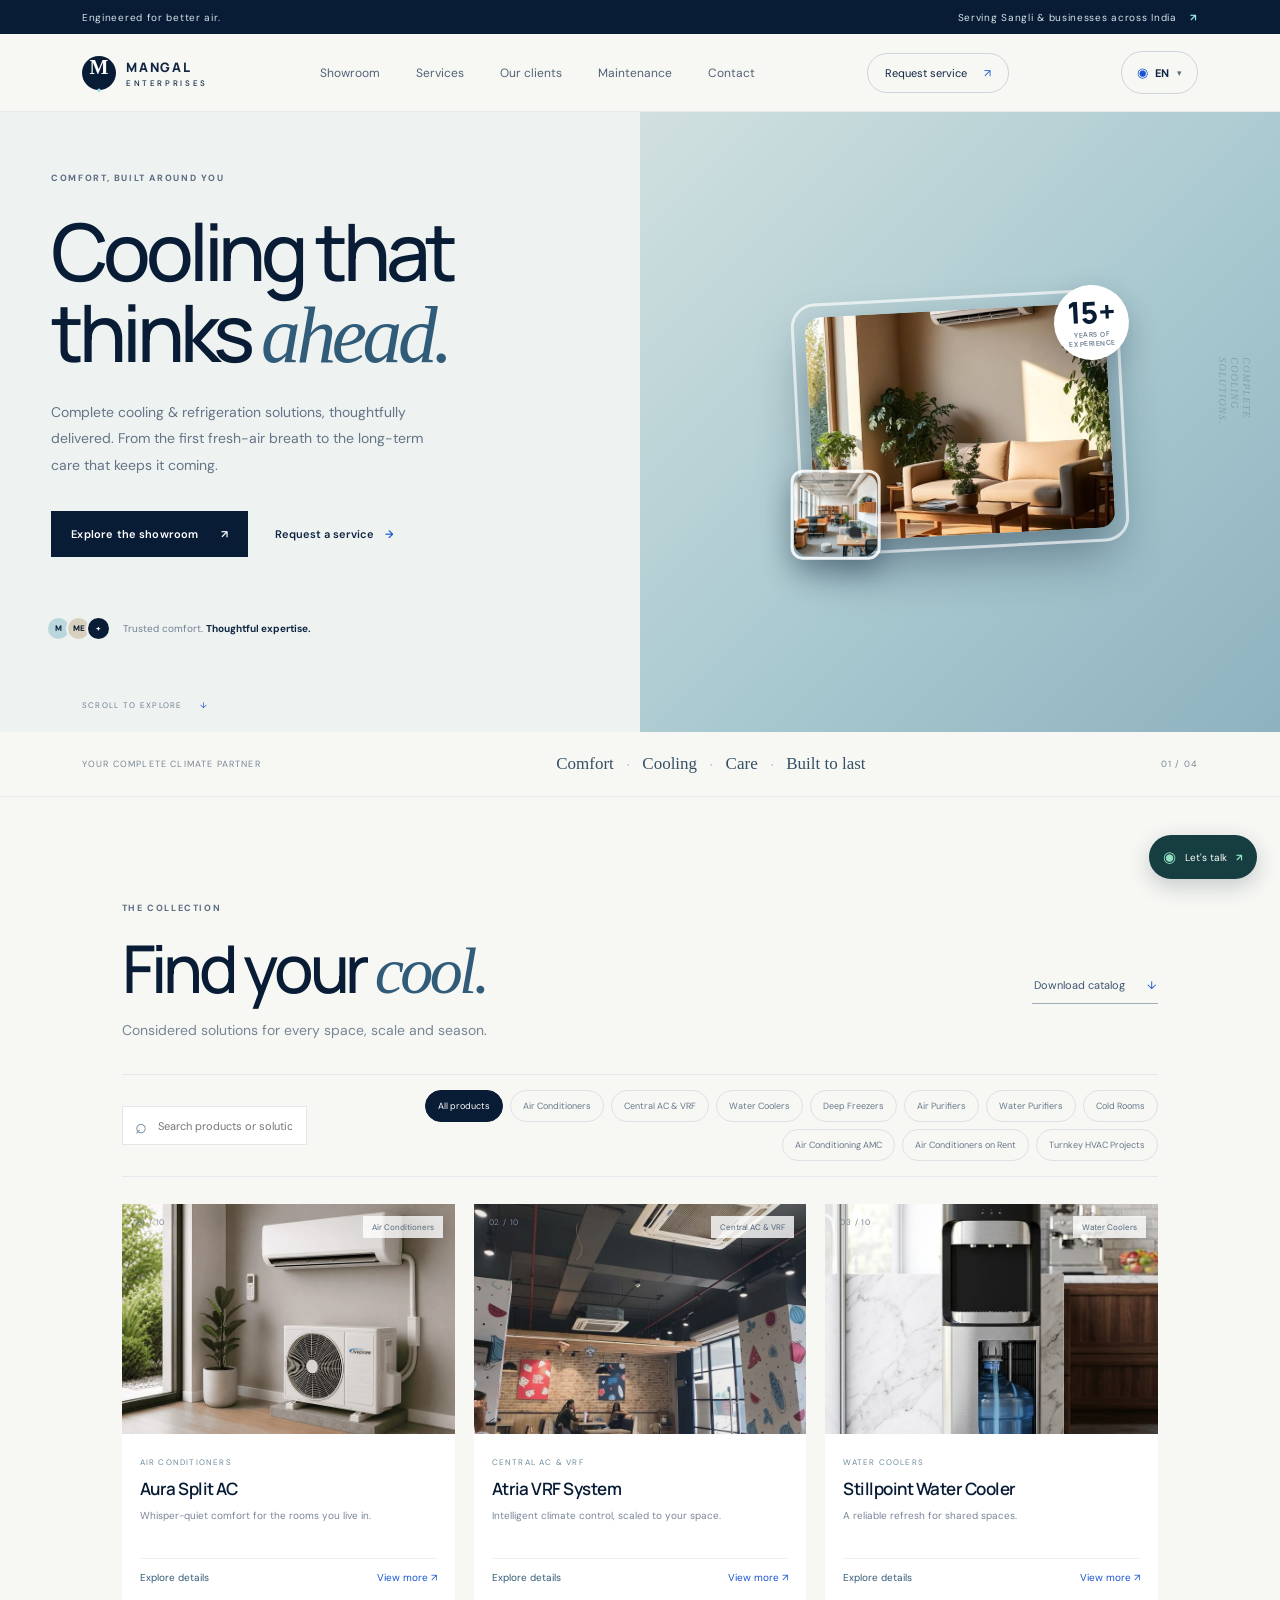
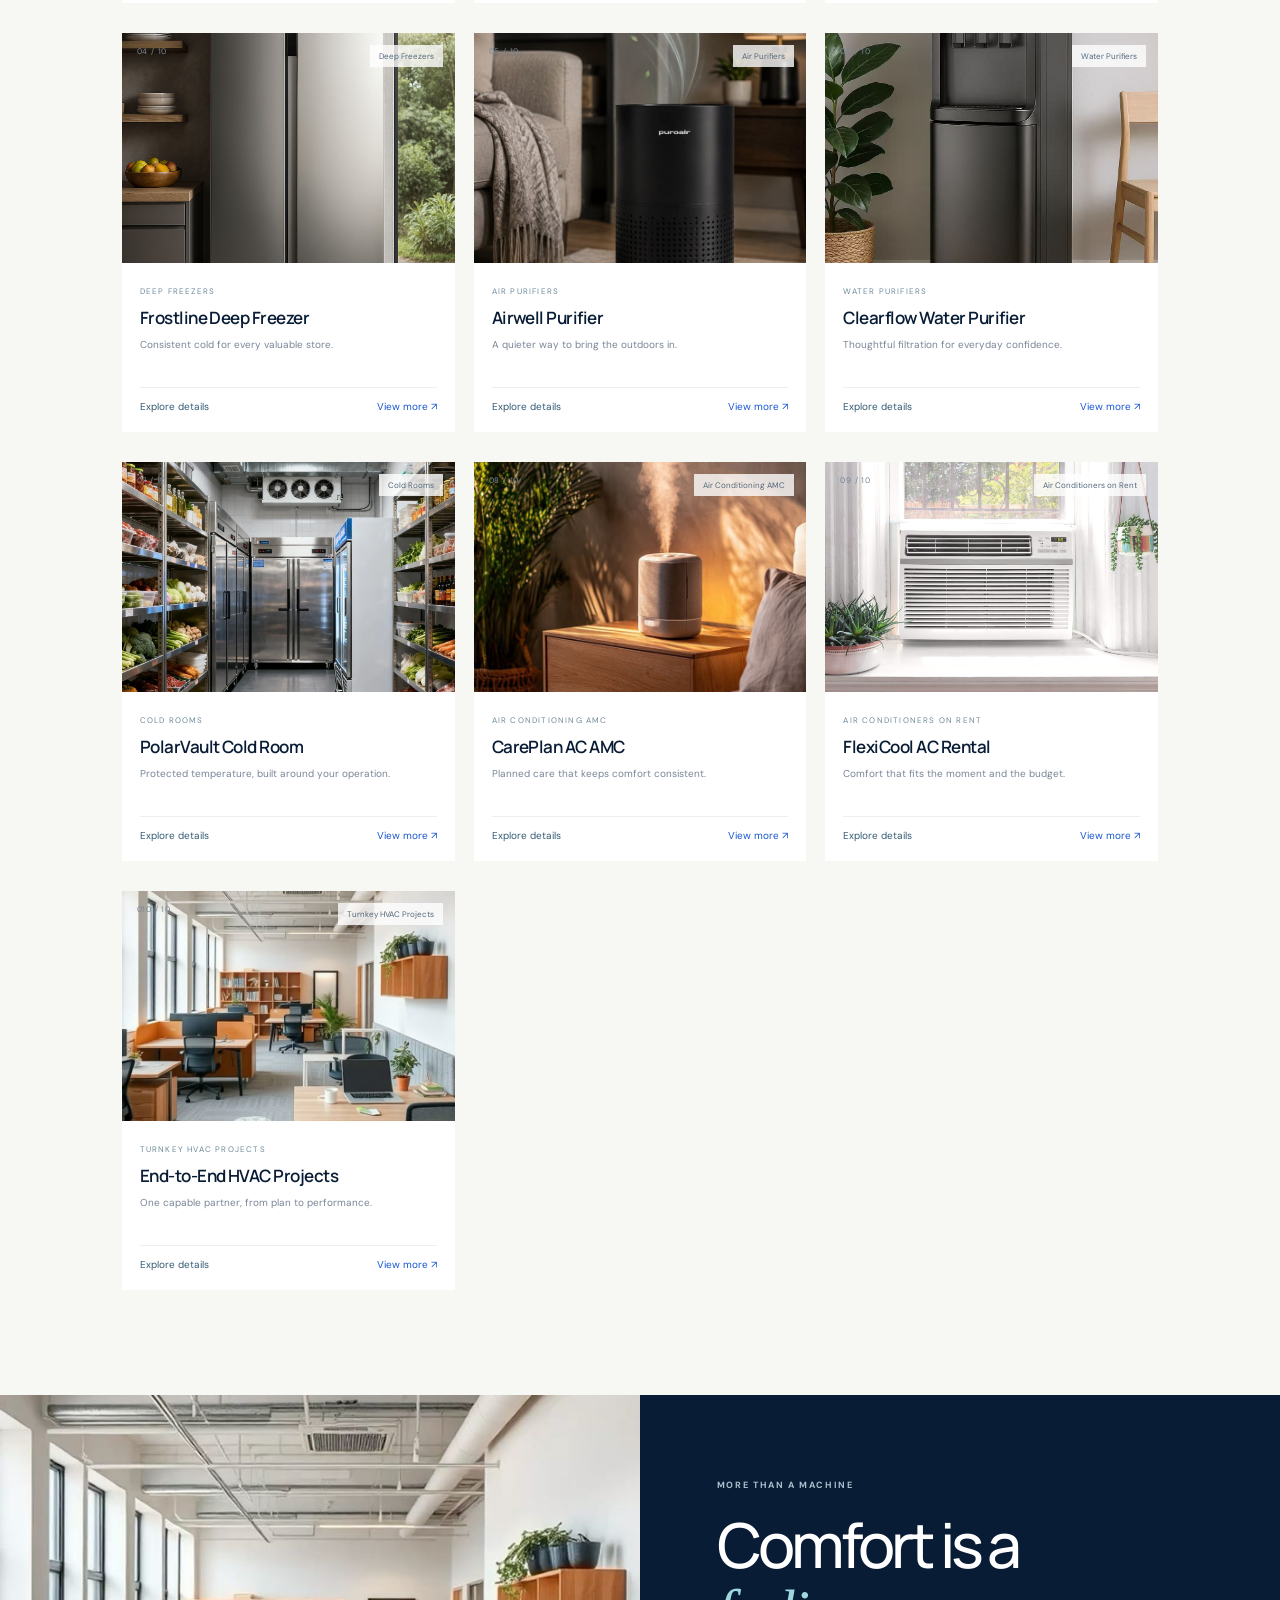
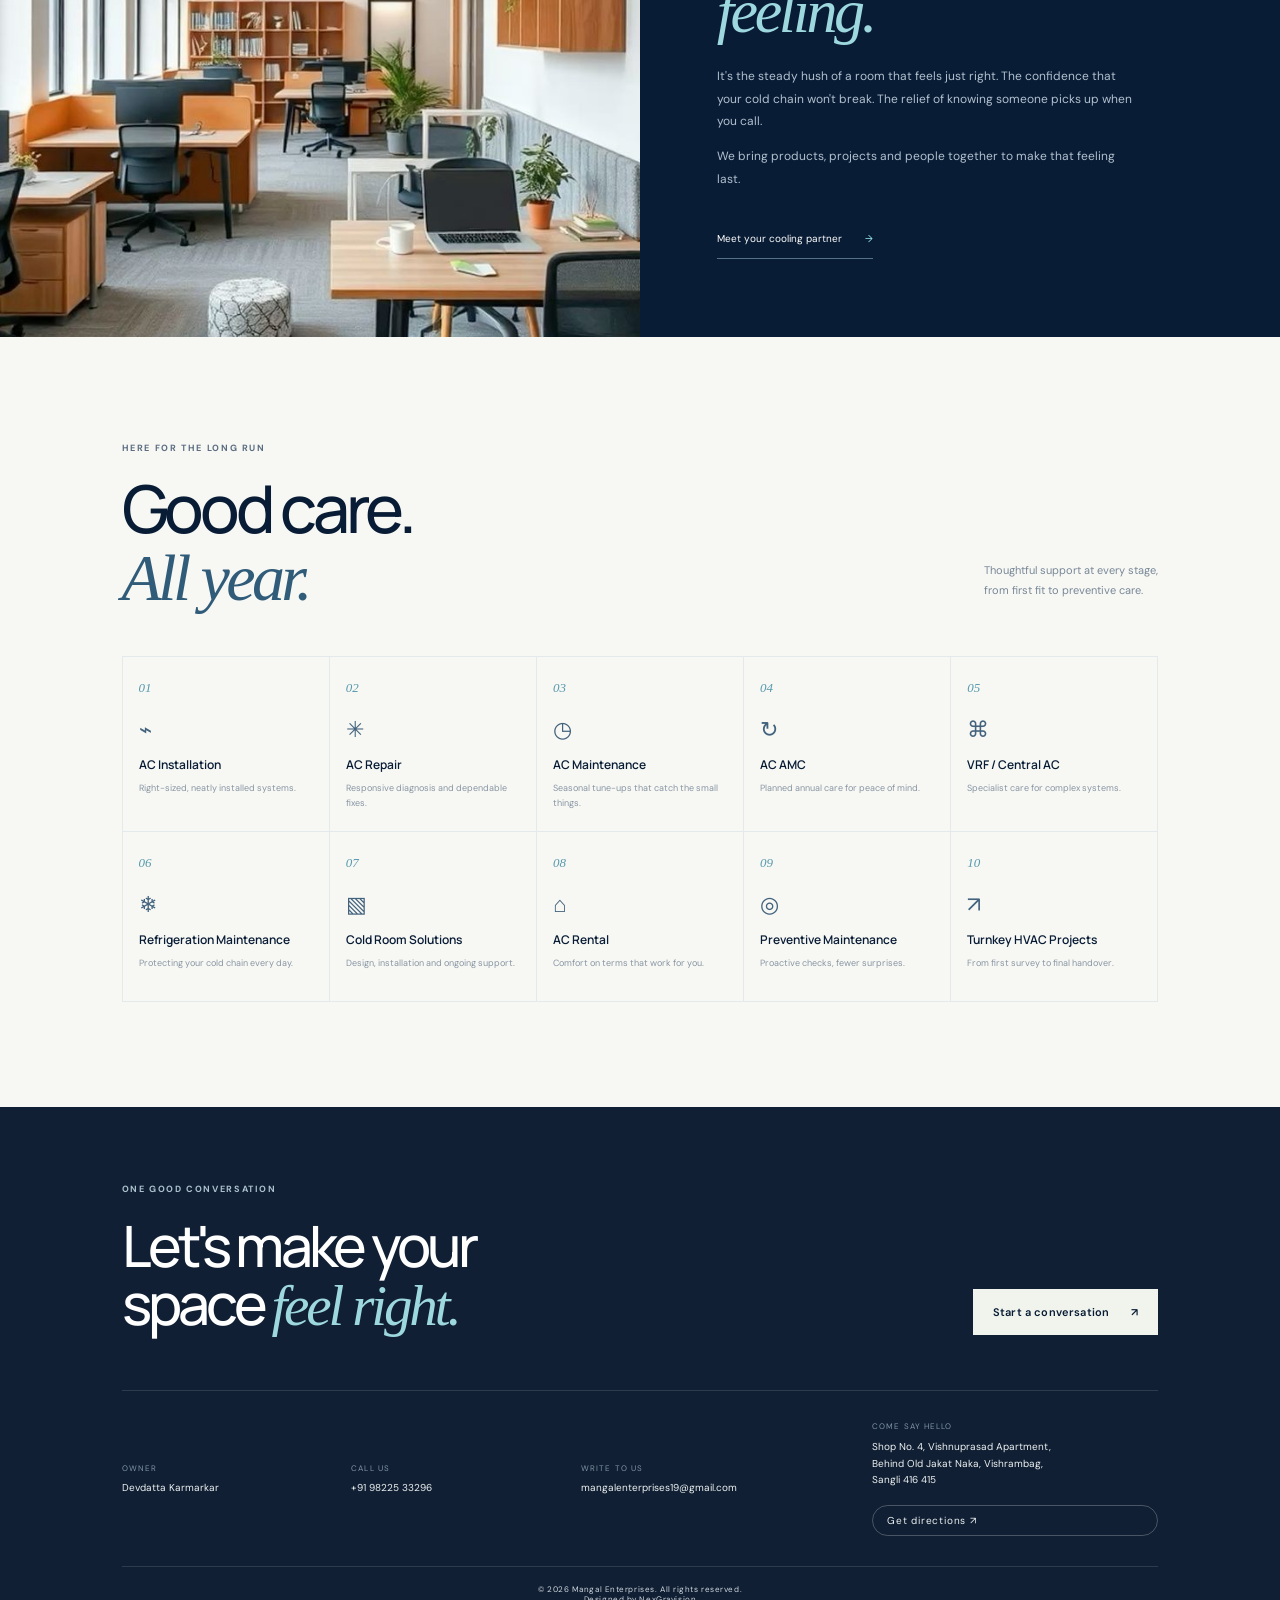
==== commit c6406990: "fix: position hero badge and thumbnail relative to the image frame - Move badge and thumb inside .he" ====
--- a/index.html
+++ b/index.html
@@ -11,7 +11,7 @@
 <div class="topline"><span>Engineered for better air.</span><span>Serving Sangli & businesses across India <b>↗</b></span></div>
 <header class="nav"><a class="brand" href="#home"><span class="brandmark">M<span>·</span></span><span class="brandname">MANGAL <small>ENTERPRISES</small></span></a><button class="menu-toggle" aria-label="Open menu">☰</button><nav><a href="#catalog">Showroom</a><a href="#services">Services</a><a href="clients.html">Our clients</a><a href="maintenance.html">Maintenance</a><a href="#contact">Contact</a></nav><a class="nav-cta" href="maintenance.html">Request service <span>↗</span></a><div class="lang-wrap notranslate"><button class="lang-btn" id="lang-btn" aria-haspopup="true" aria-expanded="false" aria-label="Select language"><span class="lang-globe">◉</span><span id="lang-current">EN</span><span class="lang-caret">▾</span></button><div class="lang-menu" id="lang-menu" role="menu"><button data-lang="en" class="active" role="menuitem"><span>English</span><i>✓</i></button><button data-lang="mr" role="menuitem"><span>मराठी</span><i>✓</i></button><button data-lang="hi" role="menuitem"><span>हिन्दी</span><i>✓</i></button></div></div><div id="google_translate_element" class="notranslate" aria-hidden="true"></div></header>
 <main>
-<section class="hero" id="home"><div class="hero-copy"><div class="eyebrow"> COMFORT, BUILT AROUND YOU</div><h1>Cooling that<br>thinks <em>ahead.</em></h1><p class="hero-intro">Complete cooling & refrigeration solutions, thoughtfully delivered. From the first fresh-air breath to the long-term care that keeps it coming.</p><div class="hero-actions"><a class="button primary" href="#catalog">Explore the showroom <span>↗</span></a><a class="text-link" href="maintenance.html">Request a service <span>→</span></a></div><div class="hero-note"><span class="avatars"><i>M</i><i>ME</i><i>+</i></span><span>Trusted comfort. <b>Thoughtful expertise.</b></span></div></div><div class="hero-art"><div class="hero-frame"><img class="hero-photo" src="images/326e2e2156673f6d4dacec8d44c38861.jpg" alt="Cool, comfortable living room served by Mangal Enterprises" loading="lazy"><div class="hero-frame-border"></div></div><div class="hero-thumb"><img src="images/dc40385db6985132648f4f833fce5d20.jpg" alt="Mangal Enterprises HVAC installation" loading="lazy"></div><div class="hero-badge"><span class="hero-badge-num">15+</span><span class="hero-badge-label">Years of<br>Experience</span></div><span class="hero-side-text">COMPLETE<br>COOLING<br>SOLUTIONS.</span></div><div class="hero-scroll">SCROLL TO EXPLORE <span>↓</span></div></section>
+<section class="hero" id="home"><div class="hero-copy"><div class="eyebrow"> COMFORT, BUILT AROUND YOU</div><h1>Cooling that<br>thinks <em>ahead.</em></h1><p class="hero-intro">Complete cooling & refrigeration solutions, thoughtfully delivered. From the first fresh-air breath to the long-term care that keeps it coming.</p><div class="hero-actions"><a class="button primary" href="#catalog">Explore the showroom <span>↗</span></a><a class="text-link" href="maintenance.html">Request a service <span>→</span></a></div><div class="hero-note"><span class="avatars"><i>M</i><i>ME</i><i>+</i></span><span>Trusted comfort. <b>Thoughtful expertise.</b></span></div></div><div class="hero-art"><div class="hero-frame"><img class="hero-photo" src="images/326e2e2156673f6d4dacec8d44c38861.jpg" alt="Cool, comfortable living room served by Mangal Enterprises" loading="lazy"><div class="hero-frame-border"></div><div class="hero-badge"><span class="hero-badge-num">15+</span><span class="hero-badge-label">Years of<br>Experience</span></div><div class="hero-thumb"><img src="images/dc40385db6985132648f4f833fce5d20.jpg" alt="Mangal Enterprises HVAC installation" loading="lazy"></div></div><span class="hero-side-text">COMPLETE<br>COOLING<br>SOLUTIONS.</span></div><div class="hero-scroll">SCROLL TO EXPLORE <span>↓</span></div></section>
 <section class="trust-strip"><span>YOUR COMPLETE CLIMATE PARTNER</span><div>Comfort <b>·</b> Cooling <b>·</b> Care <b>·</b> Built to last</div><span>01 / 04</span></section>
 <section class="catalog section" id="catalog"><div class="section-head"><div><div class="eyebrow"> THE COLLECTION</div><h2>Find your <em>cool.</em></h2></div><a class="download-link" href="assets/mangal-enterprises-catalog.pdf" download>Download catalog <span>↓</span></a></div><p class="section-sub">Considered solutions for every space, scale and season.</p><div class="catalog-tools"><div class="searchbox"><span>⌕</span><input id="search" placeholder="Search products or solutions…" aria-label="Search products"></div><div class="filters" id="filters"></div></div><div class="product-grid" id="products"></div></section>
 <section class="manifesto"><div class="manifesto-art"><img class="manifesto-photo" src="images/dc40385db6985132648f4f833fce5d20.jpg" alt="Mangal Enterprises HVAC installation" loading="lazy"></div><div class="manifesto-copy"><div class="eyebrow light"> MORE THAN A MACHINE</div><h2>Comfort is a<br><em>feeling.</em></h2><p>It's the steady hush of a room that feels just right. The confidence that your cold chain won't break. The relief of knowing someone picks up when you call.</p><p>We bring products, projects and people together to make that feeling last.</p><a class="light-link" href="#services">Meet your cooling partner <span>→</span></a></div></section>
--- a/styles.css
+++ b/styles.css
@@ -1,6 +1,6 @@
 :root{--navy:#091c35;--ink:#102541;--blue:#1755d1;--cyan:#91e3e7;--paper:#f7f8f4;--muted:#718095;--line:#e4e9ec;--white:#fff;--serif:Georgia,'Times New Roman',serif}*{box-sizing:border-box}html{scroll-behavior:smooth;scroll-padding-top:90px}body{margin:0;background:var(--paper);color:var(--ink);font-family:'DM Sans',sans-serif;font-size:14px;-webkit-font-smoothing:antialiased}a{color:inherit;text-decoration:none}button,input,select,textarea{font:inherit}.topline{height:34px;background:var(--navy);color:#d7e3ec;display:flex;justify-content:space-between;align-items:center;padding:0 6.4%;font-size:10px;letter-spacing:.07em}.topline b{color:var(--cyan);margin-left:10px}.nav{height:78px;padding:0 6.4%;display:flex;align-items:center;justify-content:space-between;background:var(--paper);position:sticky;top:0;z-index:5;border-bottom:1px solid #e7ebea}.brand{display:flex;align-items:center;gap:10px}.brandmark{width:34px;height:34px;background:var(--navy);color:white;border-radius:50%;display:grid;place-items:center;font:700 20px var(--serif);position:relative}.brandmark span{color:var(--cyan)}.brandname{font:800 13px Manrope,sans-serif;letter-spacing:.14em}.brandname small{display:block;font:500 8px 'DM Sans';letter-spacing:.33em;margin-top:2px}.nav nav{display:flex;gap:36px;color:#526176;font-size:12px}.nav nav a:hover,.nav nav a.active,.text-link:hover{color:var(--blue)}.nav-cta{font-size:11px;border:1px solid #cbd4da;border-radius:30px;padding:12px 17px}.nav-cta span{color:var(--blue);margin-left:14px}.menu-toggle{display:none}.hero{min-height:620px;display:grid;grid-template-columns:1fr 1fr;background:#eef2f1;position:relative;overflow:hidden}.hero-copy{padding:60px 4vw 60px 8%;position:relative;z-index:1}.eyebrow{font-size:9px;letter-spacing:.18em;color:#5b6c80;font-weight:700;display:flex;align-items:center}.hero h1,.section h2,.clients h2,.contact h2,.maintenance h2,.manifesto h2{font:500 clamp(48px,6.2vw,82px)/1.02 Manrope,sans-serif;letter-spacing:-.065em;margin:27px 0 23px;color:var(--navy)}h1 em,h2 em{font-family:var(--serif);font-weight:400;color:#315c79;letter-spacing:-.055em}.hero-intro{max-width:390px;color:#657486;font-size:14px;line-height:1.9}.hero-actions{display:flex;align-items:center;gap:27px;margin-top:32px}.button{display:inline-flex;align-items:center;justify-content:space-between;border:0;cursor:pointer;font-size:11px;font-weight:600;letter-spacing:.015em;padding:16px 20px;transition:.25s transform,.25s background}.button:hover{transform:translateY(-2px)}.button span{margin-left:22px}.primary{background:var(--navy);color:white}.primary:hover{background:#17417b}.text-link{font-size:11px;font-weight:600}.text-link span{color:var(--blue);margin-left:8px}.hero-note{display:flex;align-items:center;gap:12px;margin-top:59px;font-size:10px;color:#728095}.hero-note b{color:var(--ink)}.avatars{display:flex}.avatars i{width:25px;height:25px;border:2px solid #eef2f1;border-radius:50%;display:grid;place-items:center;background:#bbd6dc;color:var(--navy);font:700 8px 'DM Sans';font-style:normal;margin-left:-5px}.avatars i:nth-child(2){background:#d8d0bf}.avatars i:nth-child(3){background:var(--navy);color:white}.hero-art{background:linear-gradient(135deg,#d1e0df,#a9c9d0 55%,#8eb2bf);position:relative;overflow:hidden;min-height:600px;display:flex;align-items:center;justify-content:center;padding:40px 20px}.orb{position:absolute;width:320px;height:320px;border:1px solid #ffffff6b;border-radius:50%;left:20%;top:-5%;box-shadow:0 0 0 25px #ffffff15,0 0 0 60px #ffffff12,0 0 0 100px #ffffff07}.hero-sun{position:absolute;width:200px;height:200px;border-radius:50%;background:linear-gradient(140deg,#f2eddf,#d8e2d8);top:5%;left:38%;box-shadow:0 30px 80px #68899b45}.hero-machine{position:absolute;z-index:1;width:min(65%,350px);height:220px;top:28%;left:18%;background:linear-gradient(155deg,#fdfdfb,#e8e9e4 60%,#d4d9d8);border-radius:4px 4px 14px 14px;box-shadow:0 34px 55px #315c793e,inset 0 1px white;transform:rotate(-3deg);padding:22px 25px}.machine-label{font:800 10px Manrope;letter-spacing:.18em;color:#667584}.machine-label span{color:#53a6bb;font-size:7px;margin-left:4px}.machine-slats{position:absolute;right:30px;bottom:42px;display:flex;gap:5px}.machine-slats i{display:block;width:2px;height:22px;background:#a9b2b1;border-radius:4px}.machine-status{position:absolute;bottom:16px;left:25px;font-size:7px;letter-spacing:.16em;color:#869091}.machine-status i{width:4px;height:4px;border-radius:50%;display:inline-block;background:#6baea5;margin-right:6px}.hero-caption{position:absolute;top:7%;left:7%;right:7%;display:flex;justify-content:space-between;color:#53707a;font-size:8px;letter-spacing:.16em}.art-stamp{position:absolute;right:5%;top:35%;font:italic 13px/1.3 var(--serif);letter-spacing:.06em;color:#f7f8ef;transform:rotate(8deg)}.art-index{position:absolute;bottom:10%;right:9%;font-size:8px;letter-spacing:.16em;color:#416470}.hero-scroll{position:absolute;bottom:22px;left:6.4%;font-size:8px;letter-spacing:.16em;color:#708092}.hero-scroll span{margin-left:14px;color:var(--blue)}.trust-strip{padding:22px 6.4%;display:flex;justify-content:space-between;align-items:center;border-bottom:1px solid var(--line);color:#778697;font-size:9px;letter-spacing:.13em}.trust-strip div{font:500 17px var(--serif);letter-spacing:0;color:#365066}.trust-strip b{color:#64a7b5;font:12px 'DM Sans';padding:0 9px}.section{padding:105px 9.5%}.section-head{display:flex;justify-content:space-between;align-items:end}.section h2,.clients h2,.contact h2,.maintenance h2{font-size:clamp(42px,5.2vw,66px);margin:21px 0 0}.download-link{border-bottom:1px solid #9daeba;padding:11px 2px;color:#405671;font-size:11px}.download-link span{margin-left:19px;color:var(--blue)}.section-sub{color:#778595;margin:17px 0 35px}.catalog-tools{display:flex;align-items:center;justify-content:space-between;gap:18px;border-top:1px solid var(--line);border-bottom:1px solid var(--line);padding:15px 0;margin-bottom:27px}.searchbox{height:39px;width:240px;border:1px solid #e2e7e8;background:white;display:flex;align-items:center;padding:0 12px;gap:9px}.searchbox span{font-size:20px;color:#66819a}.searchbox input{border:0;outline:0;min-width:0;font-size:11px;width:100%;background:transparent}.filters{display:flex;gap:7px;flex-wrap:wrap;justify-content:end}.filter{border:1px solid #dce2e5;background:transparent;padding:9px 12px;border-radius:22px;color:#68788a;font-size:9px;cursor:pointer;white-space:nowrap}.filter.active,.filter:hover{background:var(--navy);border-color:var(--navy);color:white}.product-grid{display:grid;grid-template-columns:repeat(3,1fr);gap:30px 19px}.product-card{background:#fff;transition:transform .25s,box-shadow .25s;cursor:pointer;min-width:0}.product-card:hover{transform:translateY(-5px);box-shadow:0 18px 36px #18344d14}.product-count{position:absolute;top:13px;left:15px;font-size:8px;color:#778697;letter-spacing:.1em}.product-tag{position:absolute;top:12px;right:12px;background:#ffffffc9;padding:6px 9px;font-size:8px;color:#52687a}.product-content{padding:17px 18px 19px}.product-category{font-size:8px;letter-spacing:.15em;color:#6d8a9b;text-transform:uppercase}.product-content h3{font:600 17px Manrope;margin:8px 0;color:var(--navy);letter-spacing:-.03em}.product-content p{font-size:10px;color:#798697;line-height:1.65;min-height:34px;margin:0}.product-foot{margin-top:16px;padding-top:12px;border-top:1px solid #edf0f0;display:flex;justify-content:space-between;font-size:10px;color:#345b75}.product-foot span:last-child{color:var(--blue)}.empty-state{grid-column:1/-1;text-align:center;padding:60px;color:#66788a}.manifesto{background:var(--navy);color:white;display:grid;grid-template-columns:1fr 1fr;min-height:475px}.manifesto-art{background:var(--navy);position:relative;overflow:hidden;display:grid;place-items:center}.manifesto-ring{width:270px;height:270px;border-radius:50%;border:1px solid #a7dde27a;box-shadow:0 0 0 32px #91e3e70d,0 0 0 74px #91e3e70a,0 0 0 118px #91e3e707}.manifesto-art>span{position:absolute;font:italic 25px/1.1 var(--serif);color:#b9dce0;letter-spacing:.06em;transform:rotate(-8deg);text-align:center}.manifesto-art>b{position:absolute;bottom:30px;left:35px;font:400 42px var(--serif);color:#6fa9b8}.manifesto-copy{padding:84px 12% 78px}.eyebrow.light{color:#abc2ce}.eyebrow.light i{background:var(--cyan)}.manifesto h2{color:white;font-size:62px;margin:22px 0}.manifesto h2 em,.clients h2 em,.contact h2 em{color:#9ed8df}.manifesto-copy p{max-width:420px;color:#b0c0ce;font-size:12px;line-height:1.9}.light-link{display:inline-block;border-bottom:1px solid #557286;padding:13px 0;margin-top:16px;color:white;font-size:10px}.light-link span{color:var(--cyan);margin-left:20px}.services .section-head{align-items:end;margin-bottom:45px}.head-aside{font-size:11px;line-height:1.8;color:#788796}.service-grid{display:grid;grid-template-columns:repeat(5,1fr);border-top:1px solid var(--line);border-left:1px solid var(--line)}.service-card{min-height:170px;padding:21px 16px;border-right:1px solid var(--line);border-bottom:1px solid var(--line);transition:background .25s}.service-card:hover{background:white}.service-num{font:italic 13px var(--serif);color:#5799ad}.service-icon{display:block;font-size:22px;margin:19px 0 12px;color:#42627d}.service-card h3{font:600 12px Manrope;margin:0;color:var(--navy)}.service-card p{font-size:9px;line-height:1.6;color:#8895a2;margin:8px 0 0}.clients{background:#112944;color:white;padding:83px 9.5% 25px;overflow:hidden}.clients-head{display:flex;justify-content:space-between;align-items:end}.clients h2{color:white;font-size:54px;margin:21px 0 0}.clients-head>p{max-width:290px;color:#b2c0cf;font-size:11px;line-height:1.8}.marquee{margin:51px -11% 0;overflow:hidden;border-top:1px solid #ffffff1a;border-bottom:1px solid #ffffff1a}.marquee-track{width:max-content;display:flex;animation:marquee 36s linear infinite}.marquee:hover .marquee-track{animation-play-state:paused}@keyframes marquee{to{transform:translateX(-50%)}}.client-card{width:205px;height:115px;border-right:1px solid #ffffff1a;display:flex;align-items:center;justify-content:center;flex-direction:column;gap:10px;color:white}.client-logo{width:118px;height:45px;display:grid;place-items:center}.client-logo img{max-height:45px;max-width:118px;object-fit:contain}.client-logo b{font:700 13px Manrope;letter-spacing:.1em;color:#cadde6}.client-card>span{font-size:8px;letter-spacing:.08em;color:#b7c5d0}.clients-foot{display:flex;justify-content:space-between;padding-top:20px;color:#8194a7;font-size:8px;letter-spacing:.1em}.clients-foot b{color:var(--cyan);margin-left:7px}.maintenance{display:grid;grid-template-columns:.85fr 1.15fr;gap:9%;align-items:start;padding-top:112px;padding-bottom:112px}.maintenance-copy{position:sticky;top:120px}.maintenance h2{font-size:60px}.maintenance-copy>p{max-width:335px;font-size:12px;line-height:1.8;color:#798697;margin:22px 0 34px}.service-promise{display:flex;gap:14px;padding:16px 0;border-top:1px solid var(--line);max-width:360px}.service-promise>b{font:italic 13px var(--serif);color:#4f8fa3}.service-promise span{display:grid;gap:5px}.service-promise strong{font-size:10px}.service-promise small{font-size:9px;color:#8793a0}.form-card{background:white;padding:34px 37px;box-shadow:0 12px 42px #1129440b;position:relative}.form-heading{display:flex;align-items:center;justify-content:space-between;border-bottom:1px solid var(--line);padding-bottom:17px;margin-bottom:21px}.form-heading h3{font:600 21px Manrope;margin:0}.form-heading>span{font-size:8px;letter-spacing:.14em;color:#91a0ab}.form-grid{display:grid;grid-template-columns:1fr 1fr;gap:15px 13px}.form-grid>label,.form-row label{font-size:9px;color:#657587;display:grid;gap:7px}.form-grid input,.form-grid select,.form-grid textarea,.enquiry-wrap input,.enquiry-wrap textarea{width:100%;border:1px solid #e1e6e8;background:#fbfcfb;padding:11px 10px;outline:0;font-size:10px;color:#24374c;border-radius:0}.form-grid input:focus,.form-grid select:focus,.form-grid textarea:focus,.enquiry-wrap input:focus,.enquiry-wrap textarea:focus{border-color:#76a9b7}.form-grid>label:nth-last-child(1),.form-grid>label:nth-last-child(2){grid-column:1/-1}.form-grid .form-row{grid-column:1/-1;display:grid;grid-template-columns:1fr 1fr;gap:13px}.form-grid textarea{resize:vertical}.optional{font-size:7px;color:#9aa7af;margin-left:6px;letter-spacing:.1em}.submit{width:100%;margin-top:20px}.form-privacy{font-size:8px;color:#9aa5ad;text-align:center}.success{background:#eff7f3;border:1px solid #d4e9dc;padding:18px;margin-top:17px;color:#254838}.success-icon{width:24px;height:24px;border-radius:50%;background:#d2e9dc;display:inline-grid;place-items:center;margin-right:9px}.success strong{font:600 14px Manrope}.success p{font-size:10px;line-height:1.6}.success[hidden]{display:none}.success .text-link{border:0;background:none;color:#1b6447;cursor:pointer;padding:6px 0}.contact{background:#101f33;color:white;padding:76px 9.5% 20px}.contact-top{display:flex;align-items:end;justify-content:space-between;padding-bottom:55px;border-bottom:1px solid #ffffff20}.contact h2{color:white;font-size:57px;margin:21px 0 0}.button.cream{background:#f1f4ed;color:var(--navy)}.button.cream:hover{background:white}.contact-bottom{display:grid;grid-template-columns:1fr 1fr 1.3fr 1.4fr;gap:20px 25px;align-items:center;padding:30px 0}.light-brand .brandmark{background:#edf5f2;color:var(--navy)}.light-brand .brandname{color:white}.contact-bottom>div{display:grid;gap:8px}.contact-bottom small{font-size:8px;color:#8194a7;letter-spacing:.14em}.contact-bottom>div>a,.contact-bottom>div>span{font-size:10px;color:#eef2f3}footer{border-top:1px solid #ffffff20;padding-top:17px;display:flex;justify-content:center;align-items:center;font-size:8px;letter-spacing:.07em;color:#d0d8e0}footer b{color:var(--cyan)}footer a{color:#c0ccd3}.whatsapp-float{position:fixed;z-index:8;bottom:21px;right:23px;background:#163d40;color:white;border-radius:30px;padding:12px 14px;display:flex;align-items:center;gap:9px;font-size:10px;box-shadow:0 7px 22px #091c3536}.whatsapp-float:hover{background:#1f6058}.wa-icon{font-size:15px;color:#90e0c0}.whatsapp-float b{color:#90e0c0}.dialog-close{position:absolute;right:15px;top:11px;border:0;background:transparent;font-size:28px;color:#5a6c7c;cursor:pointer;z-index:2}dialog{border:0;padding:0;max-width:min(850px,94vw);width:850px;height:auto;max-height:90vh;overflow:auto;box-shadow:0 20px 80px #091c3544}dialog::backdrop{background:#071a33b8;backdrop-filter:blur(4px)}.detail-layout{display:grid;grid-template-columns:1fr 1fr;min-height:480px}.detail-image{background:#edf2f0;display:grid;place-items:center;padding:35px}.detail-image img{width:100%!important;height:390px!important;object-fit:cover;border-radius:12px}.detail-copy{padding:48px 38px}.detail-copy h2,.enquiry-wrap h2{font:600 35px Manrope;letter-spacing:-.05em;color:var(--navy);margin:12px 0}.detail-copy>p,.enquiry-wrap>p{font-size:11px;line-height:1.8;color:#738193}.detail-copy h4{font:600 10px Manrope;letter-spacing:.1em;text-transform:uppercase;color:#7990a0;margin:23px 0 9px}.detail-copy ul{padding-left:16px;margin:0;color:#4a5b6d;font-size:10px;line-height:2}.specs{display:grid;grid-template-columns:1fr 1fr;gap:8px}.specs span{font-size:9px;padding:10px;background:#f4f7f6;color:#69798a}.detail-actions{display:flex;gap:10px;margin-top:24px}.detail-actions .button{font-size:9px;padding:13px}.outline-button{border:1px solid #d1dade;background:white;color:#28445d}.enquiry-wrap{padding:40px 45px}.enquiry-wrap h2{font-size:38px}.enquiry-wrap>p{margin-bottom:22px}.enquiry-wrap form{display:grid;gap:11px}.enquiry-wrap .form-row{display:grid;grid-template-columns:100px 1fr;gap:11px}.enquiry-wrap textarea{resize:vertical}.enquiry-wrap .button{width:100%}.wa-send{justify-content:center}.wa-send[hidden]{display:none}
 @media(max-width:900px){.nav{padding:0 5%}.nav nav{display:none;position:absolute;top:77px;left:0;right:0;background:var(--paper);padding:20px 6%;flex-direction:column;gap:20px;border-bottom:1px solid var(--line);z-index:10}.nav nav.open{display:flex}.menu-toggle{display:block;margin-left:auto;margin-right:14px;border:0;background:none;font-size:20px;color:var(--navy)}.nav-cta{padding:10px 12px;font-size:9px}.nav-cta span{margin-left:5px}.hero-copy{padding-left:9%}.product-grid{grid-template-columns:repeat(2,1fr)}.service-grid{grid-template-columns:repeat(3,1fr)}.section{padding-left:7%;padding-right:7%}.maintenance{gap:5%}.form-card{padding:28px 25px}.manifesto-copy{padding-left:9%;padding-right:8%}.clients{padding-left:7%;padding-right:7%}}
-@media(max-width:640px){html{scroll-padding-top:70px}.topline{padding:0 5%;height:30px;font-size:8px}.topline span:first-child{display:none}.topline span:last-child{margin-left:auto}.nav{height:65px;padding:0 5%}.brandmark{width:30px;height:30px}.brandname{font-size:11px}.nav nav{display:none;position:absolute;top:64px;left:0;right:0;background:var(--paper);padding:20px 6%;flex-direction:column;gap:20px;border-bottom:1px solid var(--line)}.nav nav.open{display:flex}.menu-toggle{display:block;margin-left:auto;margin-right:14px;border:0;background:none;font-size:20px;color:var(--navy)}.nav-cta{padding:10px 12px;font-size:9px}.nav-cta span{margin-left:5px}.hero{grid-template-columns:1fr;min-height:0}.hero-copy{padding:20px 6% 15px}.hero h1{font-size:61px;margin:23px 0 17px}.hero-intro{font-size:12px;max-width:340px}.hero-actions{margin-top:25px;gap:18px}.hero-actions .button{padding:14px;font-size:10px}.hero-note{margin-top:35px}.hero-art{min-height:420px}.hero-frame{width:75%;transform:rotate(-2deg)}.hero-thumb{width:22%;bottom:12%;left:5%}.hero-badge{width:70px;height:70px;top:10%;right:5%}.hero-badge-num{font-size:18px}.hero-badge-label{font-size:7px}.hero-side-text{display:none}.hero-scroll{display:none}.trust-strip{padding:16px 5%;font-size:7px}.trust-strip div{font-size:13px}.trust-strip div b{padding:0 3px}.trust-strip>span:last-child{display:none}.section{padding:70px 6%}.section-head{align-items:start;gap:20px}.section h2,.maintenance h2{font-size:48px}.download-link{font-size:9px;white-space:nowrap;margin-top:23px}.section-sub{font-size:11px;margin:13px 0 23px}.catalog-tools{align-items:stretch;flex-direction:column}.searchbox{width:100%}.filters{justify-content:flex-start;overflow-x:auto;padding-bottom:4px;flex-wrap:nowrap}.filter{font-size:8px;padding:8px 11px}.product-grid{gap:13px}.product-image{height:150px}.product-image img{width:100%;height:100%;object-fit:cover}.product-content{padding:12px}.product-content h3{font-size:13px}.product-content p{font-size:9px;min-height:44px}.product-foot{font-size:9px;margin-top:12px}.manifesto{grid-template-columns:1fr}.manifesto-art{min-height:260px}.manifesto-ring{width:190px;height:190px}.manifesto-art>span{font-size:19px}.manifesto-copy{padding:56px 8% 62px}.manifesto h2{font-size:52px}.manifesto-copy p{font-size:11px}.services .section-head{margin-bottom:28px}.head-aside{font-size:9px;max-width:130px}.service-grid{grid-template-columns:repeat(2,1fr)}.service-card{min-height:150px;padding:16px 13px}.service-icon{margin:14px 0 10px}.clients{padding:60px 6% 20px}.clients-head{display:block}.clients h2{font-size:47px}.clients-head>p{font-size:10px;margin-top:18px}.marquee{margin:33px -7% 0}.client-card{width:170px;height:100px}.clients-foot{font-size:7px}.maintenance{grid-template-columns:1fr;padding-top:70px;padding-bottom:72px;gap:28px}.maintenance-copy{position:static}.maintenance h2{font-size:51px}.maintenance-copy>p{font-size:11px;margin:16px 0 22px}.service-promise{padding:12px 0}.form-card{padding:24px 18px}.form-heading h3{font-size:18px}.form-grid{gap:12px 9px}.form-grid input,.form-grid select,.form-grid textarea{padding:10px 8px;font-size:9px}.contact{padding:58px 6% 18px}.contact-top{display:block;padding-bottom:34px}.contact h2{font-size:47px}.contact-top .button{margin-top:25px}.contact-bottom{grid-template-columns:auto 1fr 1fr;gap:20px 13px;padding:25px 0}.contact-bottom .contact-address{grid-column:1/-1}.contact-bottom>div>a,.contact-bottom>div>span{font-size:9px}footer{font-size:7px;gap:10px}footer span:nth-child(2){display:none}.whatsapp-float{right:12px;bottom:12px}.detail-layout{grid-template-columns:1fr}.detail-image{height:auto;padding:23px;position:static}.detail-image img{height:250px!important}.detail-copy{padding:28px 24px}.detail-copy h2{font-size:28px}.detail-actions{flex-wrap:wrap}.enquiry-wrap{padding:38px 23px 26px}.enquiry-wrap h2{font-size:33px}}
+@media(max-width:640px){html{scroll-padding-top:70px}.topline{padding:0 5%;height:30px;font-size:8px}.topline span:first-child{display:none}.topline span:last-child{margin-left:auto}.nav{height:65px;padding:0 5%}.brandmark{width:30px;height:30px}.brandname{font-size:11px}.nav nav{display:none;position:absolute;top:64px;left:0;right:0;background:var(--paper);padding:20px 6%;flex-direction:column;gap:20px;border-bottom:1px solid var(--line)}.nav nav.open{display:flex}.menu-toggle{display:block;margin-left:auto;margin-right:14px;border:0;background:none;font-size:20px;color:var(--navy)}.nav-cta{padding:10px 12px;font-size:9px}.nav-cta span{margin-left:5px}.hero{grid-template-columns:1fr;min-height:0}.hero-copy{padding:20px 6% 15px}.hero h1{font-size:61px;margin:23px 0 17px}.hero-intro{font-size:12px;max-width:340px}.hero-actions{margin-top:25px;gap:18px}.hero-actions .button{padding:14px;font-size:10px}.hero-note{margin-top:35px}.hero-art{min-height:420px}.hero-frame{width:75%;transform:rotate(-2deg)}.hero-thumb{width:26%;bottom:-6%;left:-6%}.hero-badge{width:65px;height:65px;top:-6%;right:-6%}.hero-badge-num{font-size:18px}.hero-badge-label{font-size:7px}.hero-side-text{display:none}.hero-scroll{display:none}.trust-strip{padding:16px 5%;font-size:7px}.trust-strip div{font-size:13px}.trust-strip div b{padding:0 3px}.trust-strip>span:last-child{display:none}.section{padding:70px 6%}.section-head{align-items:start;gap:20px}.section h2,.maintenance h2{font-size:48px}.download-link{font-size:9px;white-space:nowrap;margin-top:23px}.section-sub{font-size:11px;margin:13px 0 23px}.catalog-tools{align-items:stretch;flex-direction:column}.searchbox{width:100%}.filters{justify-content:flex-start;overflow-x:auto;padding-bottom:4px;flex-wrap:nowrap}.filter{font-size:8px;padding:8px 11px}.product-grid{gap:13px}.product-image{height:150px}.product-image img{width:100%;height:100%;object-fit:cover}.product-content{padding:12px}.product-content h3{font-size:13px}.product-content p{font-size:9px;min-height:44px}.product-foot{font-size:9px;margin-top:12px}.manifesto{grid-template-columns:1fr}.manifesto-art{min-height:260px}.manifesto-ring{width:190px;height:190px}.manifesto-art>span{font-size:19px}.manifesto-copy{padding:56px 8% 62px}.manifesto h2{font-size:52px}.manifesto-copy p{font-size:11px}.services .section-head{margin-bottom:28px}.head-aside{font-size:9px;max-width:130px}.service-grid{grid-template-columns:repeat(2,1fr)}.service-card{min-height:150px;padding:16px 13px}.service-icon{margin:14px 0 10px}.clients{padding:60px 6% 20px}.clients-head{display:block}.clients h2{font-size:47px}.clients-head>p{font-size:10px;margin-top:18px}.marquee{margin:33px -7% 0}.client-card{width:170px;height:100px}.clients-foot{font-size:7px}.maintenance{grid-template-columns:1fr;padding-top:70px;padding-bottom:72px;gap:28px}.maintenance-copy{position:static}.maintenance h2{font-size:51px}.maintenance-copy>p{font-size:11px;margin:16px 0 22px}.service-promise{padding:12px 0}.form-card{padding:24px 18px}.form-heading h3{font-size:18px}.form-grid{gap:12px 9px}.form-grid input,.form-grid select,.form-grid textarea{padding:10px 8px;font-size:9px}.contact{padding:58px 6% 18px}.contact-top{display:block;padding-bottom:34px}.contact h2{font-size:47px}.contact-top .button{margin-top:25px}.contact-bottom{grid-template-columns:auto 1fr 1fr;gap:20px 13px;padding:25px 0}.contact-bottom .contact-address{grid-column:1/-1}.contact-bottom>div>a,.contact-bottom>div>span{font-size:9px}footer{font-size:7px;gap:10px}footer span:nth-child(2){display:none}.whatsapp-float{right:12px;bottom:12px}.detail-layout{grid-template-columns:1fr}.detail-image{height:auto;padding:23px;position:static}.detail-image img{height:250px!important}.detail-copy{padding:28px 24px}.detail-copy h2{font-size:28px}.detail-actions{flex-wrap:wrap}.enquiry-wrap{padding:38px 23px 26px}.enquiry-wrap h2{font-size:33px}}
 @media(prefers-reduced-motion:reduce){*,*::before,*::after{scroll-behavior:auto!important;animation-duration:.01ms!important;transition-duration:.01ms!important}}
 /* Product card images: premium catalog look, edge-to-edge fill */
 .product-image{height:230px;overflow:hidden;position:relative;background:#edf2f0}
@@ -11,9 +11,9 @@
 .hero-frame{position:relative;width:clamp(300px,50%,500px);aspect-ratio:4/3;transform:rotate(-3deg);z-index:2}
 .hero-frame img{width:100%;height:100%;object-fit:cover;border-radius:16px;display:block;box-shadow:0 25px 50px rgba(9,28,53,.4)}
 .hero-frame-border{position:absolute;inset:-14px;border:3px solid rgba(255,255,255,.65);border-radius:24px;pointer-events:none;z-index:3}
-.hero-thumb{position:absolute;bottom:4%;left:2%;width:clamp(90px,13%,130px);border-radius:12px;overflow:hidden;z-index:4;box-shadow:0 12px 28px rgba(9,28,53,.35);border:3px solid rgba(255,255,255,.85);transform:rotate(3deg)}
+.hero-thumb{position:absolute;bottom:-8%;left:-8%;width:clamp(90px,28%,140px);border-radius:12px;overflow:hidden;z-index:4;box-shadow:0 12px 28px rgba(9,28,53,.35);border:3px solid rgba(255,255,255,.85);transform:rotate(3deg)}
 .hero-thumb img{width:100%;height:auto;display:block;object-fit:cover;aspect-ratio:1}
-.hero-badge{position:absolute;top:6%;right:4%;width:clamp(75px,10%,105px);height:clamp(75px,10%,105px);border-radius:50%;background:#fff;border:2px solid rgba(255,255,255,.9);box-shadow:0 10px 30px rgba(9,28,53,.18);display:flex;flex-direction:column;align-items:center;justify-content:center;z-index:5;text-align:center}
+.hero-badge{position:absolute;top:-8%;right:-8%;width:clamp(75px,22%,110px);height:clamp(75px,22%,110px);border-radius:50%;background:#fff;border:2px solid rgba(255,255,255,.9);box-shadow:0 10px 30px rgba(9,28,53,.18);display:flex;flex-direction:column;align-items:center;justify-content:center;z-index:5;text-align:center}
 .hero-badge-num{font:800 clamp(20px,2.8vw,30px)/1 Manrope,sans-serif;color:var(--navy);letter-spacing:-.03em}
 .hero-badge-label{font:600 7px/1.3 'DM Sans',sans-serif;color:var(--muted);letter-spacing:.08em;text-transform:uppercase;margin-top:3px}
 .hero-side-text{position:absolute;right:2%;top:45%;transform:translateY(-50%) rotate(90deg);transform-origin:center;font:italic 10px/1.2 var(--serif);letter-spacing:.12em;color:rgba(9,28,53,.2);white-space:nowrap;z-index:1}
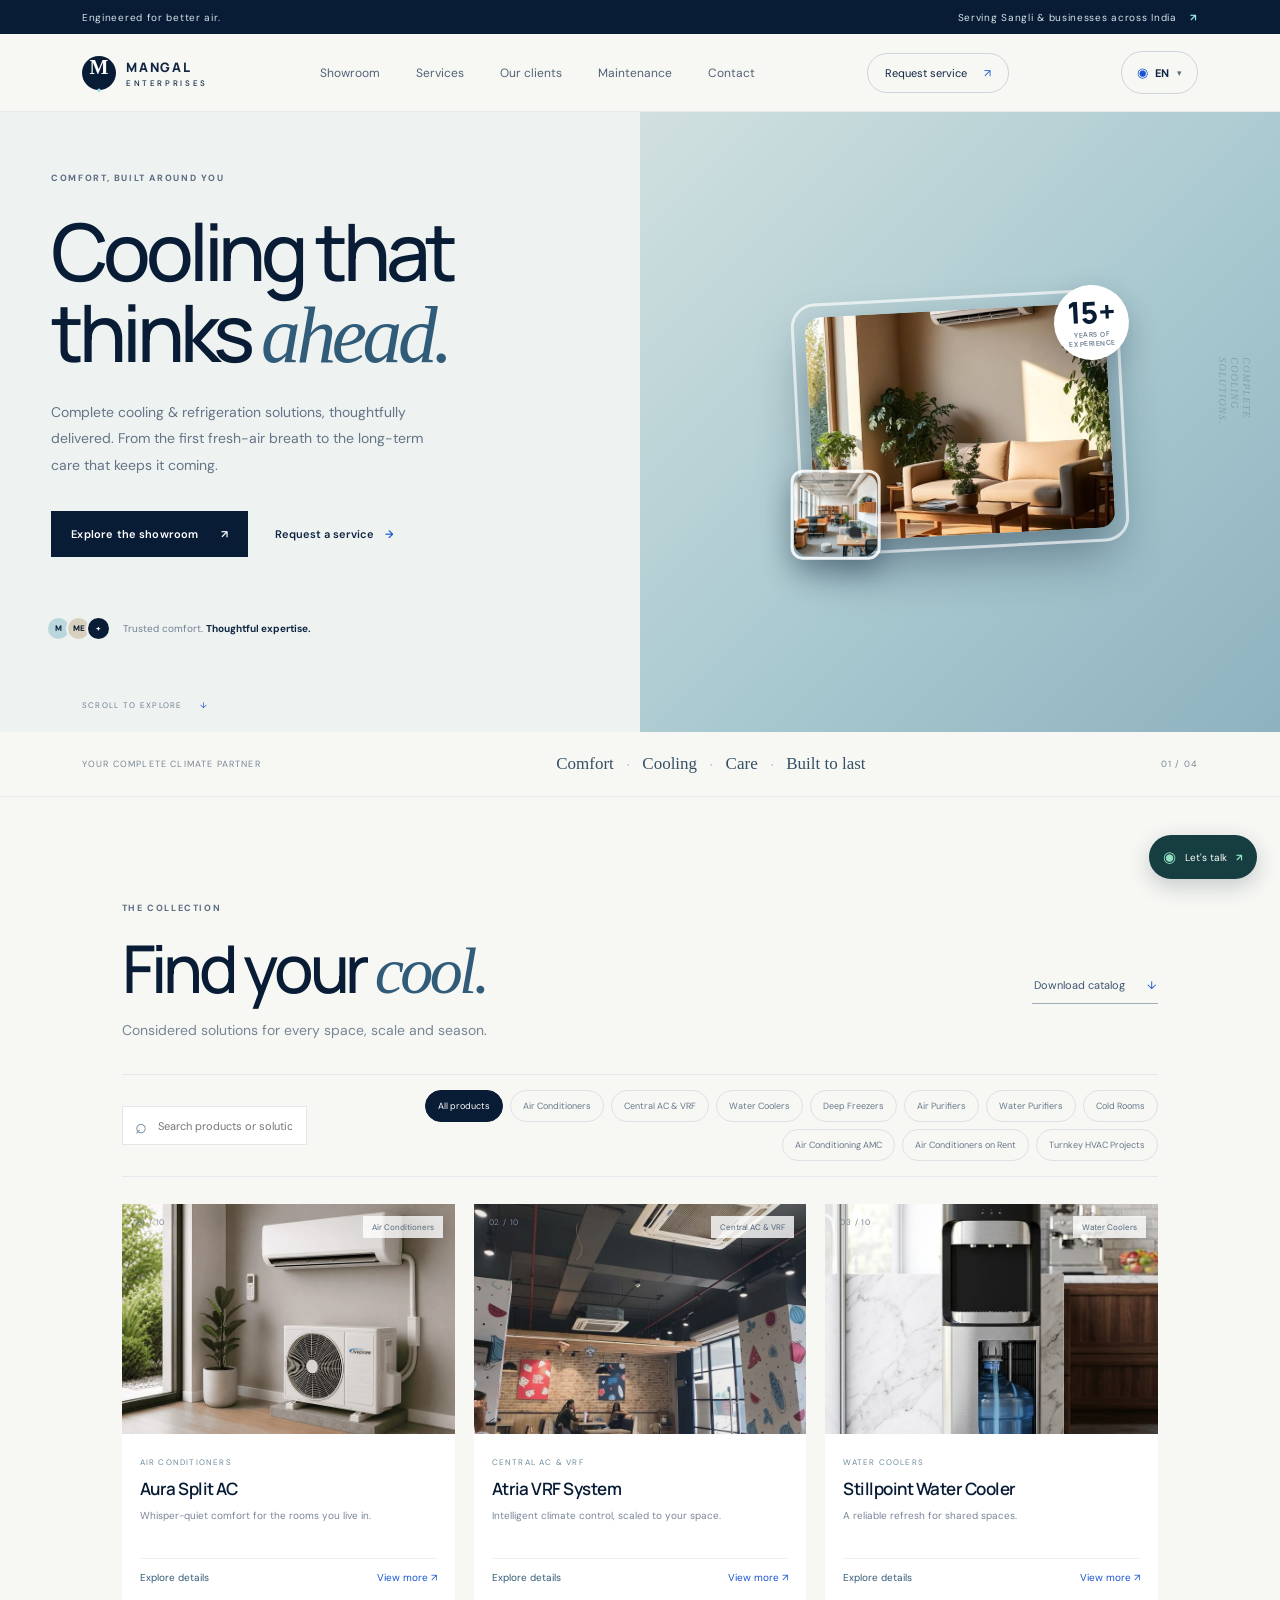
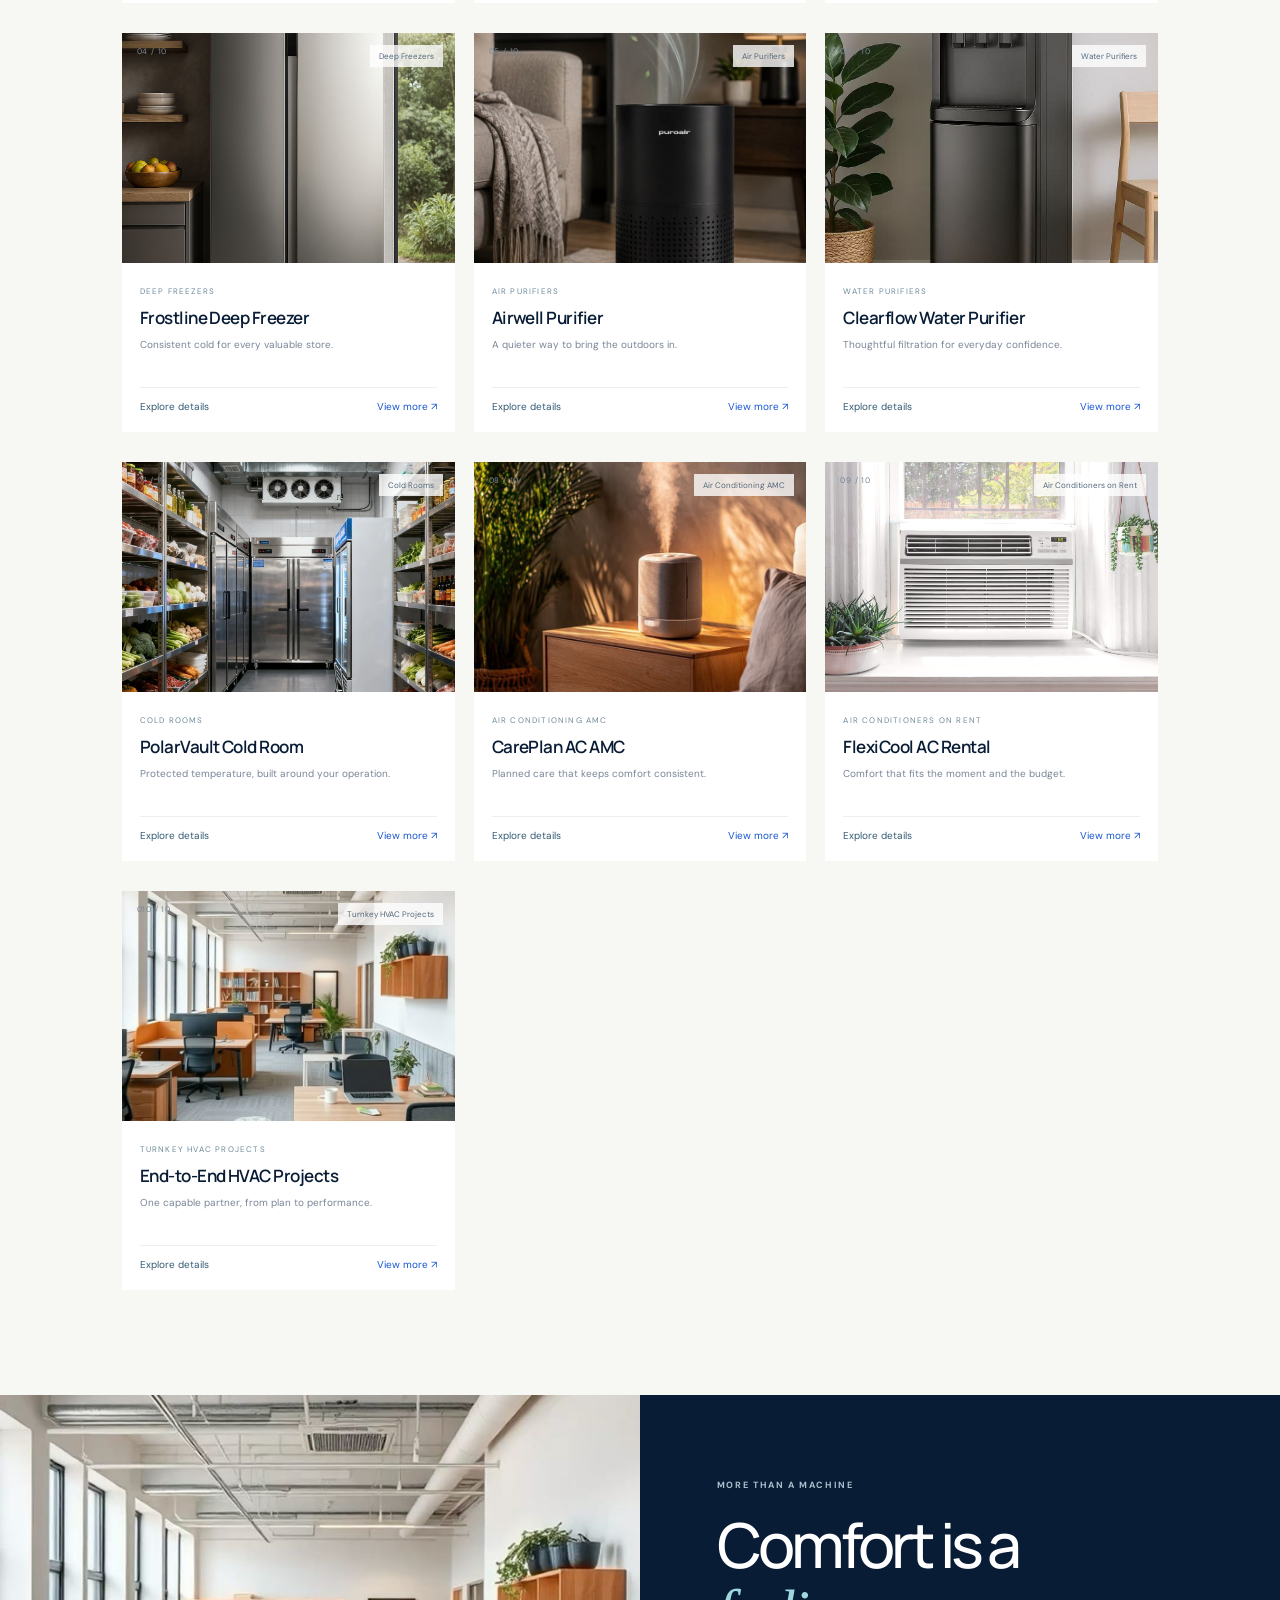
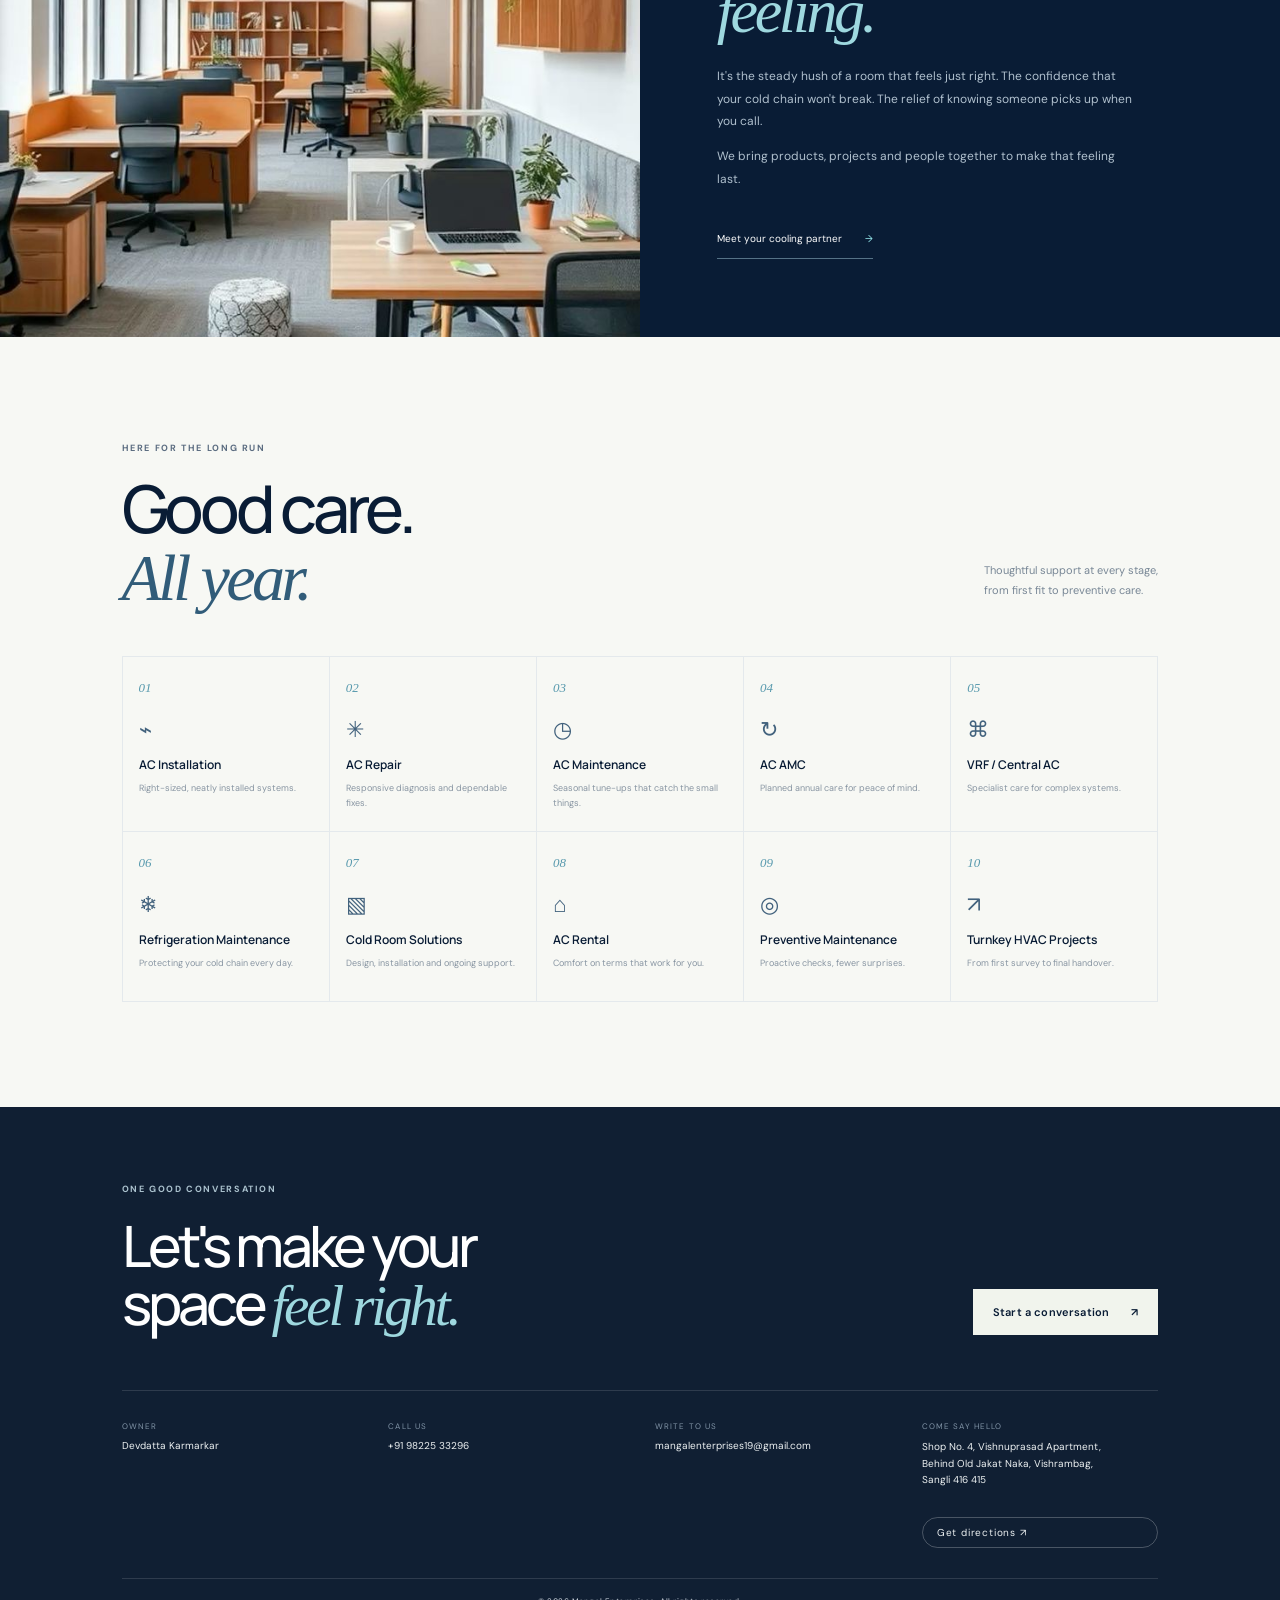
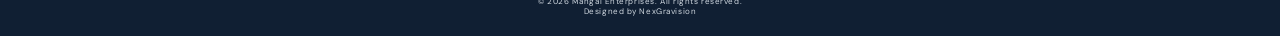
==== commit 40cdfb9c: "fix: footer contact section responsive alignment Desktop: - 4 equal columns (repeat(4,1fr)) for Owne" ====
--- a/index.html
+++ b/index.html
@@ -16,7 +16,7 @@
 <section class="catalog section" id="catalog"><div class="section-head"><div><div class="eyebrow"> THE COLLECTION</div><h2>Find your <em>cool.</em></h2></div><a class="download-link" href="assets/mangal-enterprises-catalog.pdf" download>Download catalog <span>↓</span></a></div><p class="section-sub">Considered solutions for every space, scale and season.</p><div class="catalog-tools"><div class="searchbox"><span>⌕</span><input id="search" placeholder="Search products or solutions…" aria-label="Search products"></div><div class="filters" id="filters"></div></div><div class="product-grid" id="products"></div></section>
 <section class="manifesto"><div class="manifesto-art"><img class="manifesto-photo" src="images/dc40385db6985132648f4f833fce5d20.jpg" alt="Mangal Enterprises HVAC installation" loading="lazy"></div><div class="manifesto-copy"><div class="eyebrow light"> MORE THAN A MACHINE</div><h2>Comfort is a<br><em>feeling.</em></h2><p>It's the steady hush of a room that feels just right. The confidence that your cold chain won't break. The relief of knowing someone picks up when you call.</p><p>We bring products, projects and people together to make that feeling last.</p><a class="light-link" href="#services">Meet your cooling partner <span>→</span></a></div></section>
 <section class="services section" id="services"><div class="section-head"><div><div class="eyebrow"> HERE FOR THE LONG RUN</div><h2>Good care.<br><em>All year.</em></h2></div><p class="head-aside">Thoughtful support at every stage,<br>from first fit to preventive care.</p></div><div class="service-grid" id="services-grid"></div></section>
-<section class="contact" id="contact"><div class="contact-top"><div><div class="eyebrow light"> ONE GOOD CONVERSATION</div><h2>Let's make your<br>space <em>feel right.</em></h2></div><a class="button cream" id="contact-whatsapp" href="#">Start a conversation <span>↗</span></a></div><div class="contact-bottom"><div><small>OWNER</small><span>Devdatta Karmarkar</span></div><div><small>CALL US</small><a href="tel:+919822533296">+91 98225 33296</a></div><div><small>WRITE TO US</small><a href="mailto:mangalenterprises19@gmail.com">mangalenterprises19@gmail.com</a></div><div class="contact-address"><small>COME SAY HELLO</small><span>Shop No. 4, Vishnuprasad Apartment,<br>Behind Old Jakat Naka, Vishrambag,<br>Sangli 416 415</span><a class="map-link" href="https://www.google.com/maps/search/?api=1&query=Vishnuprasad+Apartment+Behind+Old+Jakat+Naka+Vishrambag+Sangli+416415" target="_blank" rel="noopener">Get directions ↗</a></div></div><footer><div style="text-align:center"><div>© 2026 Mangal Enterprises. All rights reserved.</div><div>Designed by NexGravision</div></div></footer></section>
+<section class="contact" id="contact"><div class="contact-top"><div><div class="eyebrow light"> ONE GOOD CONVERSATION</div><h2>Let's make your<br>space <em>feel right.</em></h2></div><a class="button cream" id="contact-whatsapp" href="#">Start a conversation <span>↗</span></a></div><div class="contact-bottom"><div><small>OWNER</small><span>Devdatta Karmarkar</span></div><div><small>CALL US</small><a href="tel:+919822533296">+91 98225 33296</a></div><div><small>WRITE TO US</small><a href="mailto:mangalenterprises19@gmail.com">mangalenterprises19@gmail.com</a></div><div class="contact-address"><small>COME SAY HELLO</small><span>Shop No. 4, Vishnuprasad Apartment,<br>Behind Old Jakat Naka, Vishrambag,<br>Sangli 416 415</span></div><div class="contact-map-row"><a class="map-link" href="https://www.google.com/maps/search/?api=1&query=Vishnuprasad+Apartment+Behind+Old+Jakat+Naka+Vishrambag+Sangli+416415" target="_blank" rel="noopener">Get directions ↗</a></div></div><footer><div style="text-align:center"><div>© 2026 Mangal Enterprises. All rights reserved.</div><div>Designed by NexGravision</div></div></footer></section>
 </main><a class="whatsapp-float" id="float-whatsapp" href="#" aria-label="Chat on WhatsApp"><span class="wa-icon">◉</span><span>Let's talk</span><b>↗</b></a>
 <dialog id="product-dialog"><button class="dialog-close" aria-label="Close">×</button><div id="dialog-content"></div></dialog>
 <dialog id="enquiry-dialog"><button class="dialog-close" aria-label="Close">×</button><div class="enquiry-wrap"><div class="eyebrow"> A GOOD PLACE TO START</div><h2>Tell us what<br>you <em>have in mind.</em></h2><p>We’ll help you find the right fit.</p><form id="enquiry-form"><input name="name" required placeholder="Your name"><input name="mobile" required type="tel" placeholder="Mobile number"><input name="email" type="email" placeholder="Email address"><input name="product" readonly><div class="form-row"><input name="quantity" type="number" min="1" value="1" aria-label="Quantity"><input name="location" required placeholder="Your location"></div><textarea name="message" rows="3" placeholder="Tell us a little more…"></textarea><button class="button primary" type="submit">Send enquiry <span>↗</span></button><div class="success enquiry-success" role="status" hidden><span class="success-icon">✓</span><strong>Thanks for reaching out.</strong><p>Your enquiry is ready. Send it to our team on WhatsApp to continue.</p><a class="button primary wa-send" target="_blank" rel="noopener">Continue on WhatsApp ↗</a></div></form></div></dialog>
--- a/styles.css
+++ b/styles.css
@@ -1,6 +1,6 @@
-:root{--navy:#091c35;--ink:#102541;--blue:#1755d1;--cyan:#91e3e7;--paper:#f7f8f4;--muted:#718095;--line:#e4e9ec;--white:#fff;--serif:Georgia,'Times New Roman',serif}*{box-sizing:border-box}html{scroll-behavior:smooth;scroll-padding-top:90px}body{margin:0;background:var(--paper);color:var(--ink);font-family:'DM Sans',sans-serif;font-size:14px;-webkit-font-smoothing:antialiased}a{color:inherit;text-decoration:none}button,input,select,textarea{font:inherit}.topline{height:34px;background:var(--navy);color:#d7e3ec;display:flex;justify-content:space-between;align-items:center;padding:0 6.4%;font-size:10px;letter-spacing:.07em}.topline b{color:var(--cyan);margin-left:10px}.nav{height:78px;padding:0 6.4%;display:flex;align-items:center;justify-content:space-between;background:var(--paper);position:sticky;top:0;z-index:5;border-bottom:1px solid #e7ebea}.brand{display:flex;align-items:center;gap:10px}.brandmark{width:34px;height:34px;background:var(--navy);color:white;border-radius:50%;display:grid;place-items:center;font:700 20px var(--serif);position:relative}.brandmark span{color:var(--cyan)}.brandname{font:800 13px Manrope,sans-serif;letter-spacing:.14em}.brandname small{display:block;font:500 8px 'DM Sans';letter-spacing:.33em;margin-top:2px}.nav nav{display:flex;gap:36px;color:#526176;font-size:12px}.nav nav a:hover,.nav nav a.active,.text-link:hover{color:var(--blue)}.nav-cta{font-size:11px;border:1px solid #cbd4da;border-radius:30px;padding:12px 17px}.nav-cta span{color:var(--blue);margin-left:14px}.menu-toggle{display:none}.hero{min-height:620px;display:grid;grid-template-columns:1fr 1fr;background:#eef2f1;position:relative;overflow:hidden}.hero-copy{padding:60px 4vw 60px 8%;position:relative;z-index:1}.eyebrow{font-size:9px;letter-spacing:.18em;color:#5b6c80;font-weight:700;display:flex;align-items:center}.hero h1,.section h2,.clients h2,.contact h2,.maintenance h2,.manifesto h2{font:500 clamp(48px,6.2vw,82px)/1.02 Manrope,sans-serif;letter-spacing:-.065em;margin:27px 0 23px;color:var(--navy)}h1 em,h2 em{font-family:var(--serif);font-weight:400;color:#315c79;letter-spacing:-.055em}.hero-intro{max-width:390px;color:#657486;font-size:14px;line-height:1.9}.hero-actions{display:flex;align-items:center;gap:27px;margin-top:32px}.button{display:inline-flex;align-items:center;justify-content:space-between;border:0;cursor:pointer;font-size:11px;font-weight:600;letter-spacing:.015em;padding:16px 20px;transition:.25s transform,.25s background}.button:hover{transform:translateY(-2px)}.button span{margin-left:22px}.primary{background:var(--navy);color:white}.primary:hover{background:#17417b}.text-link{font-size:11px;font-weight:600}.text-link span{color:var(--blue);margin-left:8px}.hero-note{display:flex;align-items:center;gap:12px;margin-top:59px;font-size:10px;color:#728095}.hero-note b{color:var(--ink)}.avatars{display:flex}.avatars i{width:25px;height:25px;border:2px solid #eef2f1;border-radius:50%;display:grid;place-items:center;background:#bbd6dc;color:var(--navy);font:700 8px 'DM Sans';font-style:normal;margin-left:-5px}.avatars i:nth-child(2){background:#d8d0bf}.avatars i:nth-child(3){background:var(--navy);color:white}.hero-art{background:linear-gradient(135deg,#d1e0df,#a9c9d0 55%,#8eb2bf);position:relative;overflow:hidden;min-height:600px;display:flex;align-items:center;justify-content:center;padding:40px 20px}.orb{position:absolute;width:320px;height:320px;border:1px solid #ffffff6b;border-radius:50%;left:20%;top:-5%;box-shadow:0 0 0 25px #ffffff15,0 0 0 60px #ffffff12,0 0 0 100px #ffffff07}.hero-sun{position:absolute;width:200px;height:200px;border-radius:50%;background:linear-gradient(140deg,#f2eddf,#d8e2d8);top:5%;left:38%;box-shadow:0 30px 80px #68899b45}.hero-machine{position:absolute;z-index:1;width:min(65%,350px);height:220px;top:28%;left:18%;background:linear-gradient(155deg,#fdfdfb,#e8e9e4 60%,#d4d9d8);border-radius:4px 4px 14px 14px;box-shadow:0 34px 55px #315c793e,inset 0 1px white;transform:rotate(-3deg);padding:22px 25px}.machine-label{font:800 10px Manrope;letter-spacing:.18em;color:#667584}.machine-label span{color:#53a6bb;font-size:7px;margin-left:4px}.machine-slats{position:absolute;right:30px;bottom:42px;display:flex;gap:5px}.machine-slats i{display:block;width:2px;height:22px;background:#a9b2b1;border-radius:4px}.machine-status{position:absolute;bottom:16px;left:25px;font-size:7px;letter-spacing:.16em;color:#869091}.machine-status i{width:4px;height:4px;border-radius:50%;display:inline-block;background:#6baea5;margin-right:6px}.hero-caption{position:absolute;top:7%;left:7%;right:7%;display:flex;justify-content:space-between;color:#53707a;font-size:8px;letter-spacing:.16em}.art-stamp{position:absolute;right:5%;top:35%;font:italic 13px/1.3 var(--serif);letter-spacing:.06em;color:#f7f8ef;transform:rotate(8deg)}.art-index{position:absolute;bottom:10%;right:9%;font-size:8px;letter-spacing:.16em;color:#416470}.hero-scroll{position:absolute;bottom:22px;left:6.4%;font-size:8px;letter-spacing:.16em;color:#708092}.hero-scroll span{margin-left:14px;color:var(--blue)}.trust-strip{padding:22px 6.4%;display:flex;justify-content:space-between;align-items:center;border-bottom:1px solid var(--line);color:#778697;font-size:9px;letter-spacing:.13em}.trust-strip div{font:500 17px var(--serif);letter-spacing:0;color:#365066}.trust-strip b{color:#64a7b5;font:12px 'DM Sans';padding:0 9px}.section{padding:105px 9.5%}.section-head{display:flex;justify-content:space-between;align-items:end}.section h2,.clients h2,.contact h2,.maintenance h2{font-size:clamp(42px,5.2vw,66px);margin:21px 0 0}.download-link{border-bottom:1px solid #9daeba;padding:11px 2px;color:#405671;font-size:11px}.download-link span{margin-left:19px;color:var(--blue)}.section-sub{color:#778595;margin:17px 0 35px}.catalog-tools{display:flex;align-items:center;justify-content:space-between;gap:18px;border-top:1px solid var(--line);border-bottom:1px solid var(--line);padding:15px 0;margin-bottom:27px}.searchbox{height:39px;width:240px;border:1px solid #e2e7e8;background:white;display:flex;align-items:center;padding:0 12px;gap:9px}.searchbox span{font-size:20px;color:#66819a}.searchbox input{border:0;outline:0;min-width:0;font-size:11px;width:100%;background:transparent}.filters{display:flex;gap:7px;flex-wrap:wrap;justify-content:end}.filter{border:1px solid #dce2e5;background:transparent;padding:9px 12px;border-radius:22px;color:#68788a;font-size:9px;cursor:pointer;white-space:nowrap}.filter.active,.filter:hover{background:var(--navy);border-color:var(--navy);color:white}.product-grid{display:grid;grid-template-columns:repeat(3,1fr);gap:30px 19px}.product-card{background:#fff;transition:transform .25s,box-shadow .25s;cursor:pointer;min-width:0}.product-card:hover{transform:translateY(-5px);box-shadow:0 18px 36px #18344d14}.product-count{position:absolute;top:13px;left:15px;font-size:8px;color:#778697;letter-spacing:.1em}.product-tag{position:absolute;top:12px;right:12px;background:#ffffffc9;padding:6px 9px;font-size:8px;color:#52687a}.product-content{padding:17px 18px 19px}.product-category{font-size:8px;letter-spacing:.15em;color:#6d8a9b;text-transform:uppercase}.product-content h3{font:600 17px Manrope;margin:8px 0;color:var(--navy);letter-spacing:-.03em}.product-content p{font-size:10px;color:#798697;line-height:1.65;min-height:34px;margin:0}.product-foot{margin-top:16px;padding-top:12px;border-top:1px solid #edf0f0;display:flex;justify-content:space-between;font-size:10px;color:#345b75}.product-foot span:last-child{color:var(--blue)}.empty-state{grid-column:1/-1;text-align:center;padding:60px;color:#66788a}.manifesto{background:var(--navy);color:white;display:grid;grid-template-columns:1fr 1fr;min-height:475px}.manifesto-art{background:var(--navy);position:relative;overflow:hidden;display:grid;place-items:center}.manifesto-ring{width:270px;height:270px;border-radius:50%;border:1px solid #a7dde27a;box-shadow:0 0 0 32px #91e3e70d,0 0 0 74px #91e3e70a,0 0 0 118px #91e3e707}.manifesto-art>span{position:absolute;font:italic 25px/1.1 var(--serif);color:#b9dce0;letter-spacing:.06em;transform:rotate(-8deg);text-align:center}.manifesto-art>b{position:absolute;bottom:30px;left:35px;font:400 42px var(--serif);color:#6fa9b8}.manifesto-copy{padding:84px 12% 78px}.eyebrow.light{color:#abc2ce}.eyebrow.light i{background:var(--cyan)}.manifesto h2{color:white;font-size:62px;margin:22px 0}.manifesto h2 em,.clients h2 em,.contact h2 em{color:#9ed8df}.manifesto-copy p{max-width:420px;color:#b0c0ce;font-size:12px;line-height:1.9}.light-link{display:inline-block;border-bottom:1px solid #557286;padding:13px 0;margin-top:16px;color:white;font-size:10px}.light-link span{color:var(--cyan);margin-left:20px}.services .section-head{align-items:end;margin-bottom:45px}.head-aside{font-size:11px;line-height:1.8;color:#788796}.service-grid{display:grid;grid-template-columns:repeat(5,1fr);border-top:1px solid var(--line);border-left:1px solid var(--line)}.service-card{min-height:170px;padding:21px 16px;border-right:1px solid var(--line);border-bottom:1px solid var(--line);transition:background .25s}.service-card:hover{background:white}.service-num{font:italic 13px var(--serif);color:#5799ad}.service-icon{display:block;font-size:22px;margin:19px 0 12px;color:#42627d}.service-card h3{font:600 12px Manrope;margin:0;color:var(--navy)}.service-card p{font-size:9px;line-height:1.6;color:#8895a2;margin:8px 0 0}.clients{background:#112944;color:white;padding:83px 9.5% 25px;overflow:hidden}.clients-head{display:flex;justify-content:space-between;align-items:end}.clients h2{color:white;font-size:54px;margin:21px 0 0}.clients-head>p{max-width:290px;color:#b2c0cf;font-size:11px;line-height:1.8}.marquee{margin:51px -11% 0;overflow:hidden;border-top:1px solid #ffffff1a;border-bottom:1px solid #ffffff1a}.marquee-track{width:max-content;display:flex;animation:marquee 36s linear infinite}.marquee:hover .marquee-track{animation-play-state:paused}@keyframes marquee{to{transform:translateX(-50%)}}.client-card{width:205px;height:115px;border-right:1px solid #ffffff1a;display:flex;align-items:center;justify-content:center;flex-direction:column;gap:10px;color:white}.client-logo{width:118px;height:45px;display:grid;place-items:center}.client-logo img{max-height:45px;max-width:118px;object-fit:contain}.client-logo b{font:700 13px Manrope;letter-spacing:.1em;color:#cadde6}.client-card>span{font-size:8px;letter-spacing:.08em;color:#b7c5d0}.clients-foot{display:flex;justify-content:space-between;padding-top:20px;color:#8194a7;font-size:8px;letter-spacing:.1em}.clients-foot b{color:var(--cyan);margin-left:7px}.maintenance{display:grid;grid-template-columns:.85fr 1.15fr;gap:9%;align-items:start;padding-top:112px;padding-bottom:112px}.maintenance-copy{position:sticky;top:120px}.maintenance h2{font-size:60px}.maintenance-copy>p{max-width:335px;font-size:12px;line-height:1.8;color:#798697;margin:22px 0 34px}.service-promise{display:flex;gap:14px;padding:16px 0;border-top:1px solid var(--line);max-width:360px}.service-promise>b{font:italic 13px var(--serif);color:#4f8fa3}.service-promise span{display:grid;gap:5px}.service-promise strong{font-size:10px}.service-promise small{font-size:9px;color:#8793a0}.form-card{background:white;padding:34px 37px;box-shadow:0 12px 42px #1129440b;position:relative}.form-heading{display:flex;align-items:center;justify-content:space-between;border-bottom:1px solid var(--line);padding-bottom:17px;margin-bottom:21px}.form-heading h3{font:600 21px Manrope;margin:0}.form-heading>span{font-size:8px;letter-spacing:.14em;color:#91a0ab}.form-grid{display:grid;grid-template-columns:1fr 1fr;gap:15px 13px}.form-grid>label,.form-row label{font-size:9px;color:#657587;display:grid;gap:7px}.form-grid input,.form-grid select,.form-grid textarea,.enquiry-wrap input,.enquiry-wrap textarea{width:100%;border:1px solid #e1e6e8;background:#fbfcfb;padding:11px 10px;outline:0;font-size:10px;color:#24374c;border-radius:0}.form-grid input:focus,.form-grid select:focus,.form-grid textarea:focus,.enquiry-wrap input:focus,.enquiry-wrap textarea:focus{border-color:#76a9b7}.form-grid>label:nth-last-child(1),.form-grid>label:nth-last-child(2){grid-column:1/-1}.form-grid .form-row{grid-column:1/-1;display:grid;grid-template-columns:1fr 1fr;gap:13px}.form-grid textarea{resize:vertical}.optional{font-size:7px;color:#9aa7af;margin-left:6px;letter-spacing:.1em}.submit{width:100%;margin-top:20px}.form-privacy{font-size:8px;color:#9aa5ad;text-align:center}.success{background:#eff7f3;border:1px solid #d4e9dc;padding:18px;margin-top:17px;color:#254838}.success-icon{width:24px;height:24px;border-radius:50%;background:#d2e9dc;display:inline-grid;place-items:center;margin-right:9px}.success strong{font:600 14px Manrope}.success p{font-size:10px;line-height:1.6}.success[hidden]{display:none}.success .text-link{border:0;background:none;color:#1b6447;cursor:pointer;padding:6px 0}.contact{background:#101f33;color:white;padding:76px 9.5% 20px}.contact-top{display:flex;align-items:end;justify-content:space-between;padding-bottom:55px;border-bottom:1px solid #ffffff20}.contact h2{color:white;font-size:57px;margin:21px 0 0}.button.cream{background:#f1f4ed;color:var(--navy)}.button.cream:hover{background:white}.contact-bottom{display:grid;grid-template-columns:1fr 1fr 1.3fr 1.4fr;gap:20px 25px;align-items:center;padding:30px 0}.light-brand .brandmark{background:#edf5f2;color:var(--navy)}.light-brand .brandname{color:white}.contact-bottom>div{display:grid;gap:8px}.contact-bottom small{font-size:8px;color:#8194a7;letter-spacing:.14em}.contact-bottom>div>a,.contact-bottom>div>span{font-size:10px;color:#eef2f3}footer{border-top:1px solid #ffffff20;padding-top:17px;display:flex;justify-content:center;align-items:center;font-size:8px;letter-spacing:.07em;color:#d0d8e0}footer b{color:var(--cyan)}footer a{color:#c0ccd3}.whatsapp-float{position:fixed;z-index:8;bottom:21px;right:23px;background:#163d40;color:white;border-radius:30px;padding:12px 14px;display:flex;align-items:center;gap:9px;font-size:10px;box-shadow:0 7px 22px #091c3536}.whatsapp-float:hover{background:#1f6058}.wa-icon{font-size:15px;color:#90e0c0}.whatsapp-float b{color:#90e0c0}.dialog-close{position:absolute;right:15px;top:11px;border:0;background:transparent;font-size:28px;color:#5a6c7c;cursor:pointer;z-index:2}dialog{border:0;padding:0;max-width:min(850px,94vw);width:850px;height:auto;max-height:90vh;overflow:auto;box-shadow:0 20px 80px #091c3544}dialog::backdrop{background:#071a33b8;backdrop-filter:blur(4px)}.detail-layout{display:grid;grid-template-columns:1fr 1fr;min-height:480px}.detail-image{background:#edf2f0;display:grid;place-items:center;padding:35px}.detail-image img{width:100%!important;height:390px!important;object-fit:cover;border-radius:12px}.detail-copy{padding:48px 38px}.detail-copy h2,.enquiry-wrap h2{font:600 35px Manrope;letter-spacing:-.05em;color:var(--navy);margin:12px 0}.detail-copy>p,.enquiry-wrap>p{font-size:11px;line-height:1.8;color:#738193}.detail-copy h4{font:600 10px Manrope;letter-spacing:.1em;text-transform:uppercase;color:#7990a0;margin:23px 0 9px}.detail-copy ul{padding-left:16px;margin:0;color:#4a5b6d;font-size:10px;line-height:2}.specs{display:grid;grid-template-columns:1fr 1fr;gap:8px}.specs span{font-size:9px;padding:10px;background:#f4f7f6;color:#69798a}.detail-actions{display:flex;gap:10px;margin-top:24px}.detail-actions .button{font-size:9px;padding:13px}.outline-button{border:1px solid #d1dade;background:white;color:#28445d}.enquiry-wrap{padding:40px 45px}.enquiry-wrap h2{font-size:38px}.enquiry-wrap>p{margin-bottom:22px}.enquiry-wrap form{display:grid;gap:11px}.enquiry-wrap .form-row{display:grid;grid-template-columns:100px 1fr;gap:11px}.enquiry-wrap textarea{resize:vertical}.enquiry-wrap .button{width:100%}.wa-send{justify-content:center}.wa-send[hidden]{display:none}
+:root{--navy:#091c35;--ink:#102541;--blue:#1755d1;--cyan:#91e3e7;--paper:#f7f8f4;--muted:#718095;--line:#e4e9ec;--white:#fff;--serif:Georgia,'Times New Roman',serif}*{box-sizing:border-box}html{scroll-behavior:smooth;scroll-padding-top:90px}body{margin:0;background:var(--paper);color:var(--ink);font-family:'DM Sans',sans-serif;font-size:14px;-webkit-font-smoothing:antialiased}a{color:inherit;text-decoration:none}button,input,select,textarea{font:inherit}.topline{height:34px;background:var(--navy);color:#d7e3ec;display:flex;justify-content:space-between;align-items:center;padding:0 6.4%;font-size:10px;letter-spacing:.07em}.topline b{color:var(--cyan);margin-left:10px}.nav{height:78px;padding:0 6.4%;display:flex;align-items:center;justify-content:space-between;background:var(--paper);position:sticky;top:0;z-index:5;border-bottom:1px solid #e7ebea}.brand{display:flex;align-items:center;gap:10px}.brandmark{width:34px;height:34px;background:var(--navy);color:white;border-radius:50%;display:grid;place-items:center;font:700 20px var(--serif);position:relative}.brandmark span{color:var(--cyan)}.brandname{font:800 13px Manrope,sans-serif;letter-spacing:.14em}.brandname small{display:block;font:500 8px 'DM Sans';letter-spacing:.33em;margin-top:2px}.nav nav{display:flex;gap:36px;color:#526176;font-size:12px}.nav nav a:hover,.nav nav a.active,.text-link:hover{color:var(--blue)}.nav-cta{font-size:11px;border:1px solid #cbd4da;border-radius:30px;padding:12px 17px}.nav-cta span{color:var(--blue);margin-left:14px}.menu-toggle{display:none}.hero{min-height:620px;display:grid;grid-template-columns:1fr 1fr;background:#eef2f1;position:relative;overflow:hidden}.hero-copy{padding:60px 4vw 60px 8%;position:relative;z-index:1}.eyebrow{font-size:9px;letter-spacing:.18em;color:#5b6c80;font-weight:700;display:flex;align-items:center}.hero h1,.section h2,.clients h2,.contact h2,.maintenance h2,.manifesto h2{font:500 clamp(48px,6.2vw,82px)/1.02 Manrope,sans-serif;letter-spacing:-.065em;margin:27px 0 23px;color:var(--navy)}h1 em,h2 em{font-family:var(--serif);font-weight:400;color:#315c79;letter-spacing:-.055em}.hero-intro{max-width:390px;color:#657486;font-size:14px;line-height:1.9}.hero-actions{display:flex;align-items:center;gap:27px;margin-top:32px}.button{display:inline-flex;align-items:center;justify-content:space-between;border:0;cursor:pointer;font-size:11px;font-weight:600;letter-spacing:.015em;padding:16px 20px;transition:.25s transform,.25s background}.button:hover{transform:translateY(-2px)}.button span{margin-left:22px}.primary{background:var(--navy);color:white}.primary:hover{background:#17417b}.text-link{font-size:11px;font-weight:600}.text-link span{color:var(--blue);margin-left:8px}.hero-note{display:flex;align-items:center;gap:12px;margin-top:59px;font-size:10px;color:#728095}.hero-note b{color:var(--ink)}.avatars{display:flex}.avatars i{width:25px;height:25px;border:2px solid #eef2f1;border-radius:50%;display:grid;place-items:center;background:#bbd6dc;color:var(--navy);font:700 8px 'DM Sans';font-style:normal;margin-left:-5px}.avatars i:nth-child(2){background:#d8d0bf}.avatars i:nth-child(3){background:var(--navy);color:white}.hero-art{background:linear-gradient(135deg,#d1e0df,#a9c9d0 55%,#8eb2bf);position:relative;overflow:hidden;min-height:600px;display:flex;align-items:center;justify-content:center;padding:40px 20px}.orb{position:absolute;width:320px;height:320px;border:1px solid #ffffff6b;border-radius:50%;left:20%;top:-5%;box-shadow:0 0 0 25px #ffffff15,0 0 0 60px #ffffff12,0 0 0 100px #ffffff07}.hero-sun{position:absolute;width:200px;height:200px;border-radius:50%;background:linear-gradient(140deg,#f2eddf,#d8e2d8);top:5%;left:38%;box-shadow:0 30px 80px #68899b45}.hero-machine{position:absolute;z-index:1;width:min(65%,350px);height:220px;top:28%;left:18%;background:linear-gradient(155deg,#fdfdfb,#e8e9e4 60%,#d4d9d8);border-radius:4px 4px 14px 14px;box-shadow:0 34px 55px #315c793e,inset 0 1px white;transform:rotate(-3deg);padding:22px 25px}.machine-label{font:800 10px Manrope;letter-spacing:.18em;color:#667584}.machine-label span{color:#53a6bb;font-size:7px;margin-left:4px}.machine-slats{position:absolute;right:30px;bottom:42px;display:flex;gap:5px}.machine-slats i{display:block;width:2px;height:22px;background:#a9b2b1;border-radius:4px}.machine-status{position:absolute;bottom:16px;left:25px;font-size:7px;letter-spacing:.16em;color:#869091}.machine-status i{width:4px;height:4px;border-radius:50%;display:inline-block;background:#6baea5;margin-right:6px}.hero-caption{position:absolute;top:7%;left:7%;right:7%;display:flex;justify-content:space-between;color:#53707a;font-size:8px;letter-spacing:.16em}.art-stamp{position:absolute;right:5%;top:35%;font:italic 13px/1.3 var(--serif);letter-spacing:.06em;color:#f7f8ef;transform:rotate(8deg)}.art-index{position:absolute;bottom:10%;right:9%;font-size:8px;letter-spacing:.16em;color:#416470}.hero-scroll{position:absolute;bottom:22px;left:6.4%;font-size:8px;letter-spacing:.16em;color:#708092}.hero-scroll span{margin-left:14px;color:var(--blue)}.trust-strip{padding:22px 6.4%;display:flex;justify-content:space-between;align-items:center;border-bottom:1px solid var(--line);color:#778697;font-size:9px;letter-spacing:.13em}.trust-strip div{font:500 17px var(--serif);letter-spacing:0;color:#365066}.trust-strip b{color:#64a7b5;font:12px 'DM Sans';padding:0 9px}.section{padding:105px 9.5%}.section-head{display:flex;justify-content:space-between;align-items:end}.section h2,.clients h2,.contact h2,.maintenance h2{font-size:clamp(42px,5.2vw,66px);margin:21px 0 0}.download-link{border-bottom:1px solid #9daeba;padding:11px 2px;color:#405671;font-size:11px}.download-link span{margin-left:19px;color:var(--blue)}.section-sub{color:#778595;margin:17px 0 35px}.catalog-tools{display:flex;align-items:center;justify-content:space-between;gap:18px;border-top:1px solid var(--line);border-bottom:1px solid var(--line);padding:15px 0;margin-bottom:27px}.searchbox{height:39px;width:240px;border:1px solid #e2e7e8;background:white;display:flex;align-items:center;padding:0 12px;gap:9px}.searchbox span{font-size:20px;color:#66819a}.searchbox input{border:0;outline:0;min-width:0;font-size:11px;width:100%;background:transparent}.filters{display:flex;gap:7px;flex-wrap:wrap;justify-content:end}.filter{border:1px solid #dce2e5;background:transparent;padding:9px 12px;border-radius:22px;color:#68788a;font-size:9px;cursor:pointer;white-space:nowrap}.filter.active,.filter:hover{background:var(--navy);border-color:var(--navy);color:white}.product-grid{display:grid;grid-template-columns:repeat(3,1fr);gap:30px 19px}.product-card{background:#fff;transition:transform .25s,box-shadow .25s;cursor:pointer;min-width:0}.product-card:hover{transform:translateY(-5px);box-shadow:0 18px 36px #18344d14}.product-count{position:absolute;top:13px;left:15px;font-size:8px;color:#778697;letter-spacing:.1em}.product-tag{position:absolute;top:12px;right:12px;background:#ffffffc9;padding:6px 9px;font-size:8px;color:#52687a}.product-content{padding:17px 18px 19px}.product-category{font-size:8px;letter-spacing:.15em;color:#6d8a9b;text-transform:uppercase}.product-content h3{font:600 17px Manrope;margin:8px 0;color:var(--navy);letter-spacing:-.03em}.product-content p{font-size:10px;color:#798697;line-height:1.65;min-height:34px;margin:0}.product-foot{margin-top:16px;padding-top:12px;border-top:1px solid #edf0f0;display:flex;justify-content:space-between;font-size:10px;color:#345b75}.product-foot span:last-child{color:var(--blue)}.empty-state{grid-column:1/-1;text-align:center;padding:60px;color:#66788a}.manifesto{background:var(--navy);color:white;display:grid;grid-template-columns:1fr 1fr;min-height:475px}.manifesto-art{background:var(--navy);position:relative;overflow:hidden;display:grid;place-items:center}.manifesto-ring{width:270px;height:270px;border-radius:50%;border:1px solid #a7dde27a;box-shadow:0 0 0 32px #91e3e70d,0 0 0 74px #91e3e70a,0 0 0 118px #91e3e707}.manifesto-art>span{position:absolute;font:italic 25px/1.1 var(--serif);color:#b9dce0;letter-spacing:.06em;transform:rotate(-8deg);text-align:center}.manifesto-art>b{position:absolute;bottom:30px;left:35px;font:400 42px var(--serif);color:#6fa9b8}.manifesto-copy{padding:84px 12% 78px}.eyebrow.light{color:#abc2ce}.eyebrow.light i{background:var(--cyan)}.manifesto h2{color:white;font-size:62px;margin:22px 0}.manifesto h2 em,.clients h2 em,.contact h2 em{color:#9ed8df}.manifesto-copy p{max-width:420px;color:#b0c0ce;font-size:12px;line-height:1.9}.light-link{display:inline-block;border-bottom:1px solid #557286;padding:13px 0;margin-top:16px;color:white;font-size:10px}.light-link span{color:var(--cyan);margin-left:20px}.services .section-head{align-items:end;margin-bottom:45px}.head-aside{font-size:11px;line-height:1.8;color:#788796}.service-grid{display:grid;grid-template-columns:repeat(5,1fr);border-top:1px solid var(--line);border-left:1px solid var(--line)}.service-card{min-height:170px;padding:21px 16px;border-right:1px solid var(--line);border-bottom:1px solid var(--line);transition:background .25s}.service-card:hover{background:white}.service-num{font:italic 13px var(--serif);color:#5799ad}.service-icon{display:block;font-size:22px;margin:19px 0 12px;color:#42627d}.service-card h3{font:600 12px Manrope;margin:0;color:var(--navy)}.service-card p{font-size:9px;line-height:1.6;color:#8895a2;margin:8px 0 0}.clients{background:#112944;color:white;padding:83px 9.5% 25px;overflow:hidden}.clients-head{display:flex;justify-content:space-between;align-items:end}.clients h2{color:white;font-size:54px;margin:21px 0 0}.clients-head>p{max-width:290px;color:#b2c0cf;font-size:11px;line-height:1.8}.marquee{margin:51px -11% 0;overflow:hidden;border-top:1px solid #ffffff1a;border-bottom:1px solid #ffffff1a}.marquee-track{width:max-content;display:flex;animation:marquee 36s linear infinite}.marquee:hover .marquee-track{animation-play-state:paused}@keyframes marquee{to{transform:translateX(-50%)}}.client-card{width:205px;height:115px;border-right:1px solid #ffffff1a;display:flex;align-items:center;justify-content:center;flex-direction:column;gap:10px;color:white}.client-logo{width:118px;height:45px;display:grid;place-items:center}.client-logo img{max-height:45px;max-width:118px;object-fit:contain}.client-logo b{font:700 13px Manrope;letter-spacing:.1em;color:#cadde6}.client-card>span{font-size:8px;letter-spacing:.08em;color:#b7c5d0}.clients-foot{display:flex;justify-content:space-between;padding-top:20px;color:#8194a7;font-size:8px;letter-spacing:.1em}.clients-foot b{color:var(--cyan);margin-left:7px}.maintenance{display:grid;grid-template-columns:.85fr 1.15fr;gap:9%;align-items:start;padding-top:112px;padding-bottom:112px}.maintenance-copy{position:sticky;top:120px}.maintenance h2{font-size:60px}.maintenance-copy>p{max-width:335px;font-size:12px;line-height:1.8;color:#798697;margin:22px 0 34px}.service-promise{display:flex;gap:14px;padding:16px 0;border-top:1px solid var(--line);max-width:360px}.service-promise>b{font:italic 13px var(--serif);color:#4f8fa3}.service-promise span{display:grid;gap:5px}.service-promise strong{font-size:10px}.service-promise small{font-size:9px;color:#8793a0}.form-card{background:white;padding:34px 37px;box-shadow:0 12px 42px #1129440b;position:relative}.form-heading{display:flex;align-items:center;justify-content:space-between;border-bottom:1px solid var(--line);padding-bottom:17px;margin-bottom:21px}.form-heading h3{font:600 21px Manrope;margin:0}.form-heading>span{font-size:8px;letter-spacing:.14em;color:#91a0ab}.form-grid{display:grid;grid-template-columns:1fr 1fr;gap:15px 13px}.form-grid>label,.form-row label{font-size:9px;color:#657587;display:grid;gap:7px}.form-grid input,.form-grid select,.form-grid textarea,.enquiry-wrap input,.enquiry-wrap textarea{width:100%;border:1px solid #e1e6e8;background:#fbfcfb;padding:11px 10px;outline:0;font-size:10px;color:#24374c;border-radius:0}.form-grid input:focus,.form-grid select:focus,.form-grid textarea:focus,.enquiry-wrap input:focus,.enquiry-wrap textarea:focus{border-color:#76a9b7}.form-grid>label:nth-last-child(1),.form-grid>label:nth-last-child(2){grid-column:1/-1}.form-grid .form-row{grid-column:1/-1;display:grid;grid-template-columns:1fr 1fr;gap:13px}.form-grid textarea{resize:vertical}.optional{font-size:7px;color:#9aa7af;margin-left:6px;letter-spacing:.1em}.submit{width:100%;margin-top:20px}.form-privacy{font-size:8px;color:#9aa5ad;text-align:center}.success{background:#eff7f3;border:1px solid #d4e9dc;padding:18px;margin-top:17px;color:#254838}.success-icon{width:24px;height:24px;border-radius:50%;background:#d2e9dc;display:inline-grid;place-items:center;margin-right:9px}.success strong{font:600 14px Manrope}.success p{font-size:10px;line-height:1.6}.success[hidden]{display:none}.success .text-link{border:0;background:none;color:#1b6447;cursor:pointer;padding:6px 0}.contact{background:#101f33;color:white;padding:76px 9.5% 20px}.contact-top{display:flex;align-items:end;justify-content:space-between;padding-bottom:55px;border-bottom:1px solid #ffffff20}.contact h2{color:white;font-size:57px;margin:21px 0 0}.button.cream{background:#f1f4ed;color:var(--navy)}.button.cream:hover{background:white}.contact-bottom{display:grid;grid-template-columns:repeat(4,1fr);gap:20px 30px;align-items:start;padding:30px 0}.contact-map-row{grid-column:4;grid-row:2}.light-brand .brandmark{background:#edf5f2;color:var(--navy)}.light-brand .brandname{color:white}.contact-bottom>div{display:grid;gap:8px;align-content:start}.contact-bottom small{font-size:8px;color:#8194a7;letter-spacing:.14em}.contact-bottom>div>a,.contact-bottom>div>span{font-size:10px;color:#eef2f3}footer{border-top:1px solid #ffffff20;padding-top:17px;display:flex;justify-content:center;align-items:center;font-size:8px;letter-spacing:.07em;color:#d0d8e0}footer b{color:var(--cyan)}footer a{color:#c0ccd3}.whatsapp-float{position:fixed;z-index:8;bottom:21px;right:23px;background:#163d40;color:white;border-radius:30px;padding:12px 14px;display:flex;align-items:center;gap:9px;font-size:10px;box-shadow:0 7px 22px #091c3536}.whatsapp-float:hover{background:#1f6058}.wa-icon{font-size:15px;color:#90e0c0}.whatsapp-float b{color:#90e0c0}.dialog-close{position:absolute;right:15px;top:11px;border:0;background:transparent;font-size:28px;color:#5a6c7c;cursor:pointer;z-index:2}dialog{border:0;padding:0;max-width:min(850px,94vw);width:850px;height:auto;max-height:90vh;overflow:auto;box-shadow:0 20px 80px #091c3544}dialog::backdrop{background:#071a33b8;backdrop-filter:blur(4px)}.detail-layout{display:grid;grid-template-columns:1fr 1fr;min-height:480px}.detail-image{background:#edf2f0;display:grid;place-items:center;padding:35px}.detail-image img{width:100%!important;height:390px!important;object-fit:cover;border-radius:12px}.detail-copy{padding:48px 38px}.detail-copy h2,.enquiry-wrap h2{font:600 35px Manrope;letter-spacing:-.05em;color:var(--navy);margin:12px 0}.detail-copy>p,.enquiry-wrap>p{font-size:11px;line-height:1.8;color:#738193}.detail-copy h4{font:600 10px Manrope;letter-spacing:.1em;text-transform:uppercase;color:#7990a0;margin:23px 0 9px}.detail-copy ul{padding-left:16px;margin:0;color:#4a5b6d;font-size:10px;line-height:2}.specs{display:grid;grid-template-columns:1fr 1fr;gap:8px}.specs span{font-size:9px;padding:10px;background:#f4f7f6;color:#69798a}.detail-actions{display:flex;gap:10px;margin-top:24px}.detail-actions .button{font-size:9px;padding:13px}.outline-button{border:1px solid #d1dade;background:white;color:#28445d}.enquiry-wrap{padding:40px 45px}.enquiry-wrap h2{font-size:38px}.enquiry-wrap>p{margin-bottom:22px}.enquiry-wrap form{display:grid;gap:11px}.enquiry-wrap .form-row{display:grid;grid-template-columns:100px 1fr;gap:11px}.enquiry-wrap textarea{resize:vertical}.enquiry-wrap .button{width:100%}.wa-send{justify-content:center}.wa-send[hidden]{display:none}
 @media(max-width:900px){.nav{padding:0 5%}.nav nav{display:none;position:absolute;top:77px;left:0;right:0;background:var(--paper);padding:20px 6%;flex-direction:column;gap:20px;border-bottom:1px solid var(--line);z-index:10}.nav nav.open{display:flex}.menu-toggle{display:block;margin-left:auto;margin-right:14px;border:0;background:none;font-size:20px;color:var(--navy)}.nav-cta{padding:10px 12px;font-size:9px}.nav-cta span{margin-left:5px}.hero-copy{padding-left:9%}.product-grid{grid-template-columns:repeat(2,1fr)}.service-grid{grid-template-columns:repeat(3,1fr)}.section{padding-left:7%;padding-right:7%}.maintenance{gap:5%}.form-card{padding:28px 25px}.manifesto-copy{padding-left:9%;padding-right:8%}.clients{padding-left:7%;padding-right:7%}}
-@media(max-width:640px){html{scroll-padding-top:70px}.topline{padding:0 5%;height:30px;font-size:8px}.topline span:first-child{display:none}.topline span:last-child{margin-left:auto}.nav{height:65px;padding:0 5%}.brandmark{width:30px;height:30px}.brandname{font-size:11px}.nav nav{display:none;position:absolute;top:64px;left:0;right:0;background:var(--paper);padding:20px 6%;flex-direction:column;gap:20px;border-bottom:1px solid var(--line)}.nav nav.open{display:flex}.menu-toggle{display:block;margin-left:auto;margin-right:14px;border:0;background:none;font-size:20px;color:var(--navy)}.nav-cta{padding:10px 12px;font-size:9px}.nav-cta span{margin-left:5px}.hero{grid-template-columns:1fr;min-height:0}.hero-copy{padding:20px 6% 15px}.hero h1{font-size:61px;margin:23px 0 17px}.hero-intro{font-size:12px;max-width:340px}.hero-actions{margin-top:25px;gap:18px}.hero-actions .button{padding:14px;font-size:10px}.hero-note{margin-top:35px}.hero-art{min-height:420px}.hero-frame{width:75%;transform:rotate(-2deg)}.hero-thumb{width:26%;bottom:-6%;left:-6%}.hero-badge{width:65px;height:65px;top:-6%;right:-6%}.hero-badge-num{font-size:18px}.hero-badge-label{font-size:7px}.hero-side-text{display:none}.hero-scroll{display:none}.trust-strip{padding:16px 5%;font-size:7px}.trust-strip div{font-size:13px}.trust-strip div b{padding:0 3px}.trust-strip>span:last-child{display:none}.section{padding:70px 6%}.section-head{align-items:start;gap:20px}.section h2,.maintenance h2{font-size:48px}.download-link{font-size:9px;white-space:nowrap;margin-top:23px}.section-sub{font-size:11px;margin:13px 0 23px}.catalog-tools{align-items:stretch;flex-direction:column}.searchbox{width:100%}.filters{justify-content:flex-start;overflow-x:auto;padding-bottom:4px;flex-wrap:nowrap}.filter{font-size:8px;padding:8px 11px}.product-grid{gap:13px}.product-image{height:150px}.product-image img{width:100%;height:100%;object-fit:cover}.product-content{padding:12px}.product-content h3{font-size:13px}.product-content p{font-size:9px;min-height:44px}.product-foot{font-size:9px;margin-top:12px}.manifesto{grid-template-columns:1fr}.manifesto-art{min-height:260px}.manifesto-ring{width:190px;height:190px}.manifesto-art>span{font-size:19px}.manifesto-copy{padding:56px 8% 62px}.manifesto h2{font-size:52px}.manifesto-copy p{font-size:11px}.services .section-head{margin-bottom:28px}.head-aside{font-size:9px;max-width:130px}.service-grid{grid-template-columns:repeat(2,1fr)}.service-card{min-height:150px;padding:16px 13px}.service-icon{margin:14px 0 10px}.clients{padding:60px 6% 20px}.clients-head{display:block}.clients h2{font-size:47px}.clients-head>p{font-size:10px;margin-top:18px}.marquee{margin:33px -7% 0}.client-card{width:170px;height:100px}.clients-foot{font-size:7px}.maintenance{grid-template-columns:1fr;padding-top:70px;padding-bottom:72px;gap:28px}.maintenance-copy{position:static}.maintenance h2{font-size:51px}.maintenance-copy>p{font-size:11px;margin:16px 0 22px}.service-promise{padding:12px 0}.form-card{padding:24px 18px}.form-heading h3{font-size:18px}.form-grid{gap:12px 9px}.form-grid input,.form-grid select,.form-grid textarea{padding:10px 8px;font-size:9px}.contact{padding:58px 6% 18px}.contact-top{display:block;padding-bottom:34px}.contact h2{font-size:47px}.contact-top .button{margin-top:25px}.contact-bottom{grid-template-columns:auto 1fr 1fr;gap:20px 13px;padding:25px 0}.contact-bottom .contact-address{grid-column:1/-1}.contact-bottom>div>a,.contact-bottom>div>span{font-size:9px}footer{font-size:7px;gap:10px}footer span:nth-child(2){display:none}.whatsapp-float{right:12px;bottom:12px}.detail-layout{grid-template-columns:1fr}.detail-image{height:auto;padding:23px;position:static}.detail-image img{height:250px!important}.detail-copy{padding:28px 24px}.detail-copy h2{font-size:28px}.detail-actions{flex-wrap:wrap}.enquiry-wrap{padding:38px 23px 26px}.enquiry-wrap h2{font-size:33px}}
+@media(max-width:640px){html{scroll-padding-top:70px}.topline{padding:0 5%;height:30px;font-size:8px}.topline span:first-child{display:none}.topline span:last-child{margin-left:auto}.nav{height:65px;padding:0 5%}.brandmark{width:30px;height:30px}.brandname{font-size:11px}.nav nav{display:none;position:absolute;top:64px;left:0;right:0;background:var(--paper);padding:20px 6%;flex-direction:column;gap:20px;border-bottom:1px solid var(--line)}.nav nav.open{display:flex}.menu-toggle{display:block;margin-left:auto;margin-right:14px;border:0;background:none;font-size:20px;color:var(--navy)}.nav-cta{padding:10px 12px;font-size:9px}.nav-cta span{margin-left:5px}.hero{grid-template-columns:1fr;min-height:0}.hero-copy{padding:20px 6% 15px}.hero h1{font-size:61px;margin:23px 0 17px}.hero-intro{font-size:12px;max-width:340px}.hero-actions{margin-top:25px;gap:18px}.hero-actions .button{padding:14px;font-size:10px}.hero-note{margin-top:35px}.hero-art{min-height:420px}.hero-frame{width:75%;transform:rotate(-2deg)}.hero-thumb{width:26%;bottom:-6%;left:-6%}.hero-badge{width:65px;height:65px;top:-6%;right:-6%}.hero-badge-num{font-size:18px}.hero-badge-label{font-size:7px}.hero-side-text{display:none}.hero-scroll{display:none}.trust-strip{padding:16px 5%;font-size:7px}.trust-strip div{font-size:13px}.trust-strip div b{padding:0 3px}.trust-strip>span:last-child{display:none}.section{padding:70px 6%}.section-head{align-items:start;gap:20px}.section h2,.maintenance h2{font-size:48px}.download-link{font-size:9px;white-space:nowrap;margin-top:23px}.section-sub{font-size:11px;margin:13px 0 23px}.catalog-tools{align-items:stretch;flex-direction:column}.searchbox{width:100%}.filters{justify-content:flex-start;overflow-x:auto;padding-bottom:4px;flex-wrap:nowrap}.filter{font-size:8px;padding:8px 11px}.product-grid{gap:13px}.product-image{height:150px}.product-image img{width:100%;height:100%;object-fit:cover}.product-content{padding:12px}.product-content h3{font-size:13px}.product-content p{font-size:9px;min-height:44px}.product-foot{font-size:9px;margin-top:12px}.manifesto{grid-template-columns:1fr}.manifesto-art{min-height:260px}.manifesto-ring{width:190px;height:190px}.manifesto-art>span{font-size:19px}.manifesto-copy{padding:56px 8% 62px}.manifesto h2{font-size:52px}.manifesto-copy p{font-size:11px}.services .section-head{margin-bottom:28px}.head-aside{font-size:9px;max-width:130px}.service-grid{grid-template-columns:repeat(2,1fr)}.service-card{min-height:150px;padding:16px 13px}.service-icon{margin:14px 0 10px}.clients{padding:60px 6% 20px}.clients-head{display:block}.clients h2{font-size:47px}.clients-head>p{font-size:10px;margin-top:18px}.marquee{margin:33px -7% 0}.client-card{width:170px;height:100px}.clients-foot{font-size:7px}.maintenance{grid-template-columns:1fr;padding-top:70px;padding-bottom:72px;gap:28px}.maintenance-copy{position:static}.maintenance h2{font-size:51px}.maintenance-copy>p{font-size:11px;margin:16px 0 22px}.service-promise{padding:12px 0}.form-card{padding:24px 18px}.form-heading h3{font-size:18px}.form-grid{gap:12px 9px}.form-grid input,.form-grid select,.form-grid textarea{padding:10px 8px;font-size:9px}.contact{padding:58px 6% 18px}.contact-top{display:block;padding-bottom:34px}.contact h2{font-size:47px}.contact-top .button{margin-top:25px}.contact-bottom{grid-template-columns:1fr 1fr;gap:20px 16px;padding:25px 0}.contact-map-row{grid-column:1/-1;grid-row:auto}.contact-bottom>div>a,.contact-bottom>div>span{font-size:9px;overflow-wrap:anywhere}footer{font-size:7px;gap:10px}footer span:nth-child(2){display:none}.whatsapp-float{right:12px;bottom:12px}.detail-layout{grid-template-columns:1fr}.detail-image{height:auto;padding:23px;position:static}.detail-image img{height:250px!important}.detail-copy{padding:28px 24px}.detail-copy h2{font-size:28px}.detail-actions{flex-wrap:wrap}.enquiry-wrap{padding:38px 23px 26px}.enquiry-wrap h2{font-size:33px}}
 @media(prefers-reduced-motion:reduce){*,*::before,*::after{scroll-behavior:auto!important;animation-duration:.01ms!important;transition-duration:.01ms!important}}
 /* Product card images: premium catalog look, edge-to-edge fill */
 .product-image{height:230px;overflow:hidden;position:relative;background:#edf2f0}
@@ -19,7 +19,7 @@
 .hero-side-text{position:absolute;right:2%;top:45%;transform:translateY(-50%) rotate(90deg);transform-origin:center;font:italic 10px/1.2 var(--serif);letter-spacing:.12em;color:rgba(9,28,53,.2);white-space:nowrap;z-index:1}
 .manifesto-photo{position:absolute;width:100%;height:100%;object-fit:cover;border-radius:0;top:0;left:0;z-index:1;opacity:1}
 .contact-address span{line-height:1.65}
-.map-link{display:inline-block;margin-top:8px;font-size:11px;letter-spacing:.08em;color:var(--cyan,#91e3e7);border:1px solid #ffffff3d;border-radius:20px;padding:8px 14px}
+.map-link{display:inline-block;margin-top:8px;font-size:11px;letter-spacing:.08em;color:var(--cyan,#91e3e7);border:1px solid #ffffff3d;border-radius:20px;padding:8px 14px;white-space:nowrap}
 .map-link:hover{background:#ffffff1a}
 @media(max-width:640px){.detail-image img{height:205px!important}}
 /* Language selector + Google Translate cleanup + hamburger on the left for mobile */
